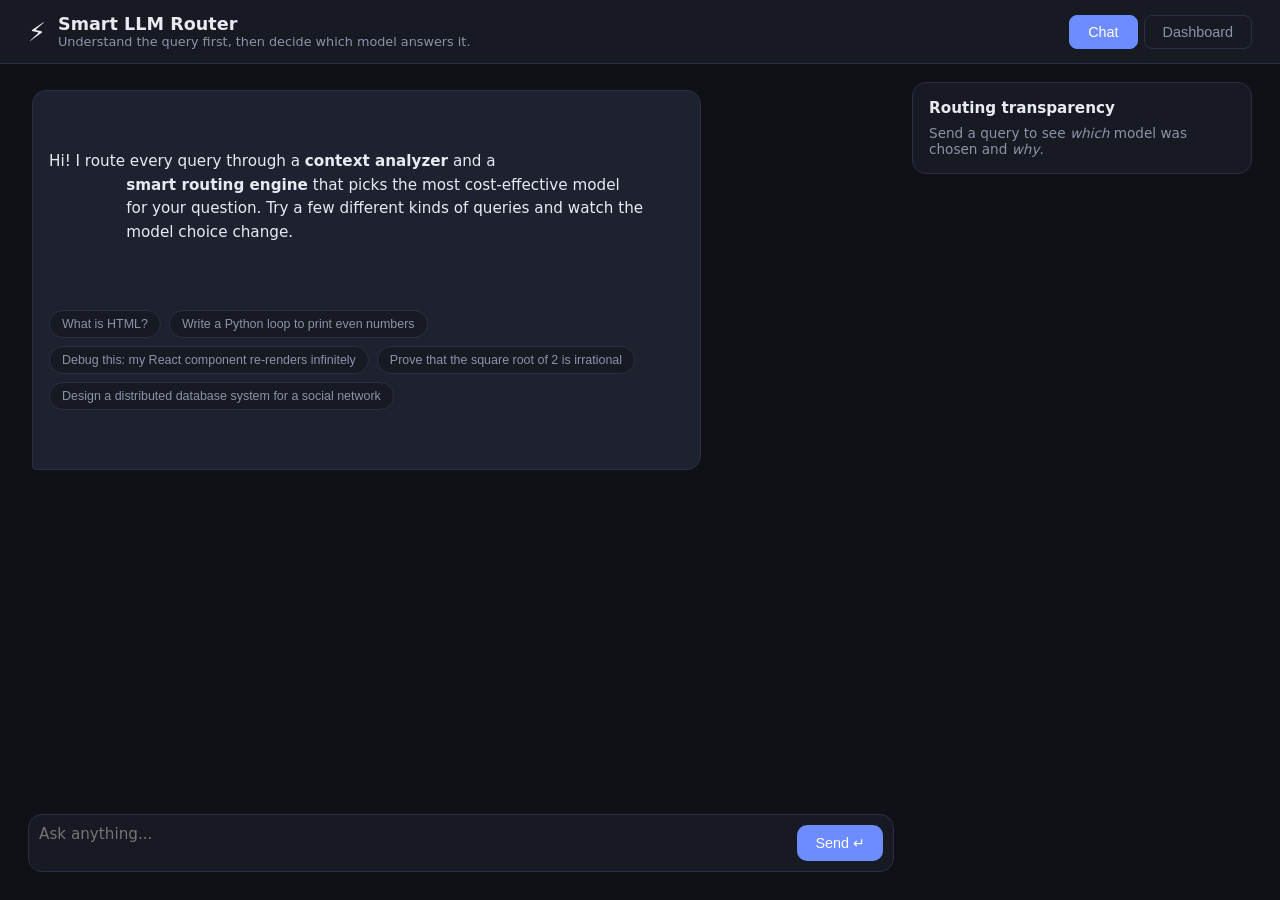
==== static/index.html @ e5619d5c "Implement context-aware smart LLM routing prototype - Context analyzer: rule-based task/complexity/r" ====
<!DOCTYPE html>
<html lang="en">
<head>
  <meta charset="UTF-8" />
  <meta name="viewport" content="width=device-width, initial-scale=1.0" />
  <title>Smart LLM Router</title>
  <link rel="stylesheet" href="/static/style.css" />
</head>
<body>
  <header class="topbar">
    <div class="brand">
      <span class="logo">⚡</span>
      <div>
        <h1>Smart LLM Router</h1>
        <p>Understand the query first, then decide which model answers it.</p>
      </div>
    </div>
    <nav class="tabs">
      <button class="tab active" data-tab="chat">Chat</button>
      <button class="tab" data-tab="dashboard">Dashboard</button>
    </nav>
  </header>

  <main>
    <!-- ================= CHAT TAB ================= -->
    <section id="tab-chat" class="tab-panel active">
      <div class="chat-layout">
        <div class="chat-col">
          <div id="messages" class="messages">
            <div class="msg assistant">
              <div class="bubble">
                <p>Hi! I route every query through a <strong>context analyzer</strong> and a
                <strong>smart routing engine</strong> that picks the most cost-effective model
                for your question. Try a few different kinds of queries and watch the
                model choice change.</p>
                <div class="suggestions">
                  <button class="chip">What is HTML?</button>
                  <button class="chip">Write a Python loop to print even numbers</button>
                  <button class="chip">Debug this: my React component re-renders infinitely</button>
                  <button class="chip">Prove that the square root of 2 is irrational</button>
                  <button class="chip">Design a distributed database system for a social network</button>
                </div>
              </div>
            </div>
          </div>
          <form id="chat-form" class="composer">
            <textarea id="query-input" rows="2" placeholder="Ask anything..." required></textarea>
            <button id="send-btn" type="submit">Send ↵</button>
          </form>
        </div>

        <aside class="meta-col">
          <div id="meta-empty" class="meta-card">
            <h3>Routing transparency</h3>
            <p>Send a query to see <em>which</em> model was chosen and <em>why</em>.</p>
          </div>
          <div id="meta-card" class="meta-card hidden">
            <div class="meta-head">
              <span id="model-badge" class="model-badge">—</span>
              <span id="demo-tag" class="demo-tag hidden">demo</span>
            </div>
            <div class="meta-row">
              <span>Complexity</span>
              <div class="meter"><div id="complexity-bar" class="meter-fill"></div></div>
              <span id="complexity-val" class="mono">0.00</span>
            </div>
            <div class="meta-row">
              <span>Reasoning</span><span id="reasoning-val" class="mono">—</span>
            </div>
            <div class="meta-row">
              <span>Task type</span><span id="task-val" class="mono">—</span>
            </div>
            <div class="meta-row">
              <span>Latency</span><span id="latency-val" class="mono">—</span>
            </div>
            <div class="meta-row">
              <span>Tokens (in/out)</span><span id="tokens-val" class="mono">—</span>
            </div>
            <div class="meta-row">
              <span>Est. cost</span><span id="cost-val" class="mono">—</span>
            </div>
            <details class="why-box">
              <summary>Why this model?</summary>
              <p id="reason-text"></p>
              <div id="scores"></div>
              <div id="signals"></div>
            </details>
          </div>
        </aside>
      </div>
    </section>

    <!-- ================= DASHBOARD TAB ================= -->
    <section id="tab-dashboard" class="tab-panel">
      <div id="dash-loading" class="loading">Loading analytics…</div>
      <div id="dash" class="dash hidden">
        <div class="cards">
          <div class="card"><h3>Total requests</h3><p id="d-total">—</p></div>
          <div class="card"><h3>Success rate</h3><p id="d-success">—</p></div>
          <div class="card"><h3>Avg latency</h3><p id="d-latency">—</p></div>
          <div class="card"><h3>Total est. cost</h3><p id="d-cost">—</p></div>
          <div class="card highlight"><h3>Estimated savings</h3><p id="d-savings">—</p></div>
        </div>

        <div class="dash-grid">
          <div class="panel">
            <h3>Model usage distribution</h3>
            <div id="d-distribution" class="bars"></div>
          </div>
          <div class="panel">
            <h3>Cost: without vs with router</h3>
            <div class="bars">
              <div class="bar-row">
                <span class="bar-label">Without</span>
                <div class="meter-lg"><div id="d-baseline" class="meter-fill red"></div></div>
                <span id="d-baseline-val" class="mono">—</span>
              </div>
              <div class="bar-row">
                <span class="bar-label">With</span>
                <div class="meter-lg"><div id="d-with" class="meter-fill green"></div></div>
                <span id="d-with-val" class="mono">—</span>
              </div>
            </div>
          </div>
          <div class="panel">
            <h3>Feedback</h3>
            <div class="bars">
              <div class="bar-row">
                <span class="bar-label">👍 Good</span>
                <div class="meter-lg"><div id="d-good" class="meter-fill green"></div></div>
                <span id="d-good-val" class="mono">—</span>
              </div>
              <div class="bar-row">
                <span class="bar-label">👎 Poor</span>
                <div class="meter-lg"><div id="d-poor" class="meter-fill red"></div></div>
                <span id="d-poor-val" class="mono">—</span>
              </div>
            </div>
          </div>
          <div class="panel wide">
            <h3>Recent requests</h3>
            <table id="d-history">
              <thead><tr><th>Time</th><th>Query</th><th>Task</th><th>Complexity</th><th>Model</th><th>Latency</th><th>Cost</th><th>Status</th></tr></thead>
              <tbody></tbody>
            </table>
          </div>
        </div>
      </div>
    </section>
  </main>

  <script src="/static/app.js"></script>
</body>
</html>
---- static/style.css ----
:root {
  --bg: #0f1117;
  --panel: #171a23;
  --panel-2: #1e2230;
  --border: #2a2f42;
  --text: #e8eaf2;
  --muted: #8b93a7;
  --accent: #6c8cff;
  --accent-2: #5ee0a0;
  --red: #ff6b6b;
  --mono: "Cascadia Code", Consolas, monospace;
}

* { box-sizing: border-box; margin: 0; padding: 0; }

body {
  background: var(--bg);
  color: var(--text);
  font-family: "Segoe UI", system-ui, sans-serif;
  min-height: 100vh;
  display: flex;
  flex-direction: column;
}

.hidden { display: none !important; }
.mono { font-family: var(--mono); font-size: 0.85rem; color: var(--muted); }

/* ---------- top bar ---------- */
.topbar {
  display: flex; align-items: center; justify-content: space-between;
  padding: 14px 28px;
  border-bottom: 1px solid var(--border);
  background: var(--panel);
  position: sticky; top: 0; z-index: 10;
}
.brand { display: flex; align-items: center; gap: 12px; }
.brand .logo { font-size: 1.6rem; }
.brand h1 { font-size: 1.1rem; }
.brand p { font-size: 0.8rem; color: var(--muted); }

.tabs { display: flex; gap: 6px; }
.tab {
  background: transparent; color: var(--muted);
  border: 1px solid var(--border); border-radius: 8px;
  padding: 8px 18px; cursor: pointer; font-size: 0.9rem;
}
.tab.active { background: var(--accent); color: #fff; border-color: var(--accent); }

/* ---------- layout ---------- */
main { flex: 1; display: flex; }
.tab-panel { display: none; width: 100%; }
.tab-panel.active { display: block; }

.chat-layout {
  display: grid;
  grid-template-columns: 1fr 340px;
  gap: 18px;
  height: calc(100vh - 64px);
  padding: 18px 28px 28px;
}
@media (max-width: 900px) { .chat-layout { grid-template-columns: 1fr; height: auto; } }

/* ---------- chat ---------- */
.chat-col { display: flex; flex-direction: column; min-height: 0; }

.messages {
  flex: 1; overflow-y: auto;
  display: flex; flex-direction: column; gap: 14px;
  padding: 8px 4px 16px;
}
.msg { display: flex; }
.msg.user { justify-content: flex-end; }
.msg.assistant { justify-content: flex-start; }

.bubble {
  max-width: 78%;
  padding: 12px 16px;
  border-radius: 14px;
  line-height: 1.55;
  font-size: 0.95rem;
  white-space: pre-wrap;
  word-break: break-word;
}
.msg.user .bubble { background: var(--accent); color: #fff; border-bottom-right-radius: 4px; }
.msg.assistant .bubble { background: var(--panel-2); border: 1px solid var(--border); border-bottom-left-radius: 4px; }

.bubble p { margin: 0 0 8px; }
.bubble p:last-child { margin-bottom: 0; }
.bubble code, .bubble pre { font-family: var(--mono); font-size: 0.85em; }
.bubble pre { background: #0d0f16; padding: 10px; border-radius: 8px; overflow-x: auto; margin: 6px 0; }

.suggestions { display: flex; flex-wrap: wrap; gap: 8px; margin-top: 10px; }
.chip {
  background: var(--panel); border: 1px solid var(--border);
  color: var(--muted); border-radius: 999px; padding: 6px 12px;
  font-size: 0.78rem; cursor: pointer;
}
.chip:hover { border-color: var(--accent); color: var(--accent); }

.composer {
  display: flex; gap: 10px;
  border: 1px solid var(--border); border-radius: 14px;
  background: var(--panel); padding: 10px;
}
#query-input {
  flex: 1; resize: none;
  background: transparent; border: none; outline: none;
  color: var(--text); font-family: inherit; font-size: 0.95rem;
}
#send-btn {
  background: var(--accent); border: none; color: #fff;
  border-radius: 10px; padding: 0 18px; cursor: pointer; font-size: 0.9rem;
}
#send-btn:disabled { opacity: 0.5; cursor: wait; }

/* ---------- routing meta ---------- */
.meta-col { min-height: 0; overflow-y: auto; }
.meta-card {
  background: var(--panel); border: 1px solid var(--border);
  border-radius: 14px; padding: 16px;
}
.meta-card h3 { font-size: 0.95rem; margin-bottom: 8px; }
.meta-card p { font-size: 0.85rem; color: var(--muted); }

.meta-head { display: flex; align-items: center; gap: 8px; margin-bottom: 12px; }
.model-badge {
  background: var(--accent); color: #fff;
  border-radius: 8px; padding: 4px 10px; font-size: 0.8rem;
}
.demo-tag {
  background: #5b3d1a; color: #ffd28a;
  border-radius: 6px; padding: 2px 8px; font-size: 0.7rem;
}

.meta-row {
  display: flex; align-items: center; justify-content: space-between;
  gap: 8px; padding: 6px 0; font-size: 0.85rem; color: var(--muted);
}
.meter { flex: 1; height: 6px; background: var(--panel-2); border-radius: 4px; overflow: hidden; max-width: 120px; }
.meter-fill { height: 100%; width: 0; background: var(--accent); border-radius: 4px; transition: width .4s; }
.meter-fill.green { background: var(--accent-2); }
.meter-fill.red { background: var(--red); }

.why-box { margin-top: 10px; }
.why-box summary { cursor: pointer; font-size: 0.85rem; color: var(--accent); }
.why-box p { font-size: 0.82rem; margin-top: 8px; line-height: 1.5; }
.score-table { width: 100%; border-collapse: collapse; margin-top: 10px; font-size: 0.78rem; }
.score-table td { padding: 3px 0; color: var(--muted); }
.score-table td:last-child { text-align: right; color: var(--text); font-family: var(--mono); }
.signal-list { margin-top: 10px; }
.signal-item { font-size: 0.75rem; color: var(--muted); padding: 3px 0; border-top: 1px dashed var(--border); }

.feedback { display: flex; gap: 8px; margin-top: 12px; }
.feedback button {
  background: var(--panel-2); border: 1px solid var(--border);
  border-radius: 8px; padding: 4px 12px; cursor: pointer; font-size: 0.9rem;
}
.feedback button:hover { border-color: var(--accent); }
.feedback .thanks { font-size: 0.8rem; color: var(--accent-2); align-self: center; }

/* ---------- dashboard ---------- */
.loading { text-align: center; color: var(--muted); padding: 60px; }
.dash { padding: 22px 28px; }

.cards { display: grid; grid-template-columns: repeat(auto-fit, minmax(180px, 1fr)); gap: 14px; margin-bottom: 18px; }
.card {
  background: var(--panel); border: 1px solid var(--border);
  border-radius: 14px; padding: 16px;
}
.card h3 { font-size: 0.78rem; color: var(--muted); text-transform: uppercase; letter-spacing: .05em; }
.card p { font-size: 1.4rem; margin-top: 8px; font-family: var(--mono); }
.card.highlight { border-color: var(--accent); }
.card.highlight p { color: var(--accent-2); }

.dash-grid { display: grid; grid-template-columns: repeat(2, 1fr); gap: 14px; }
@media (max-width: 900px) { .dash-grid { grid-template-columns: 1fr; } }
.panel {
  background: var(--panel); border: 1px solid var(--border);
  border-radius: 14px; padding: 16px;
}
.panel h3 { font-size: 0.9rem; margin-bottom: 12px; }
.panel.wide { grid-column: 1 / -1; }

.bars { display: flex; flex-direction: column; gap: 10px; }
.bar-row { display: flex; align-items: center; gap: 10px; font-size: 0.8rem; }
.bar-label { width: 90px; color: var(--muted); }
.meter-lg { flex: 1; height: 16px; background: var(--panel-2); border-radius: 6px; overflow: hidden; }
.meter-lg .meter-fill { height: 100%; transition: width .5s; }

table { width: 100%; border-collapse: collapse; font-size: 0.8rem; }
th, td { text-align: left; padding: 7px 8px; border-bottom: 1px solid var(--border); }
th { color: var(--muted); font-weight: 500; }
td.ok { color: var(--accent-2); }
td.bad { color: var(--red); }
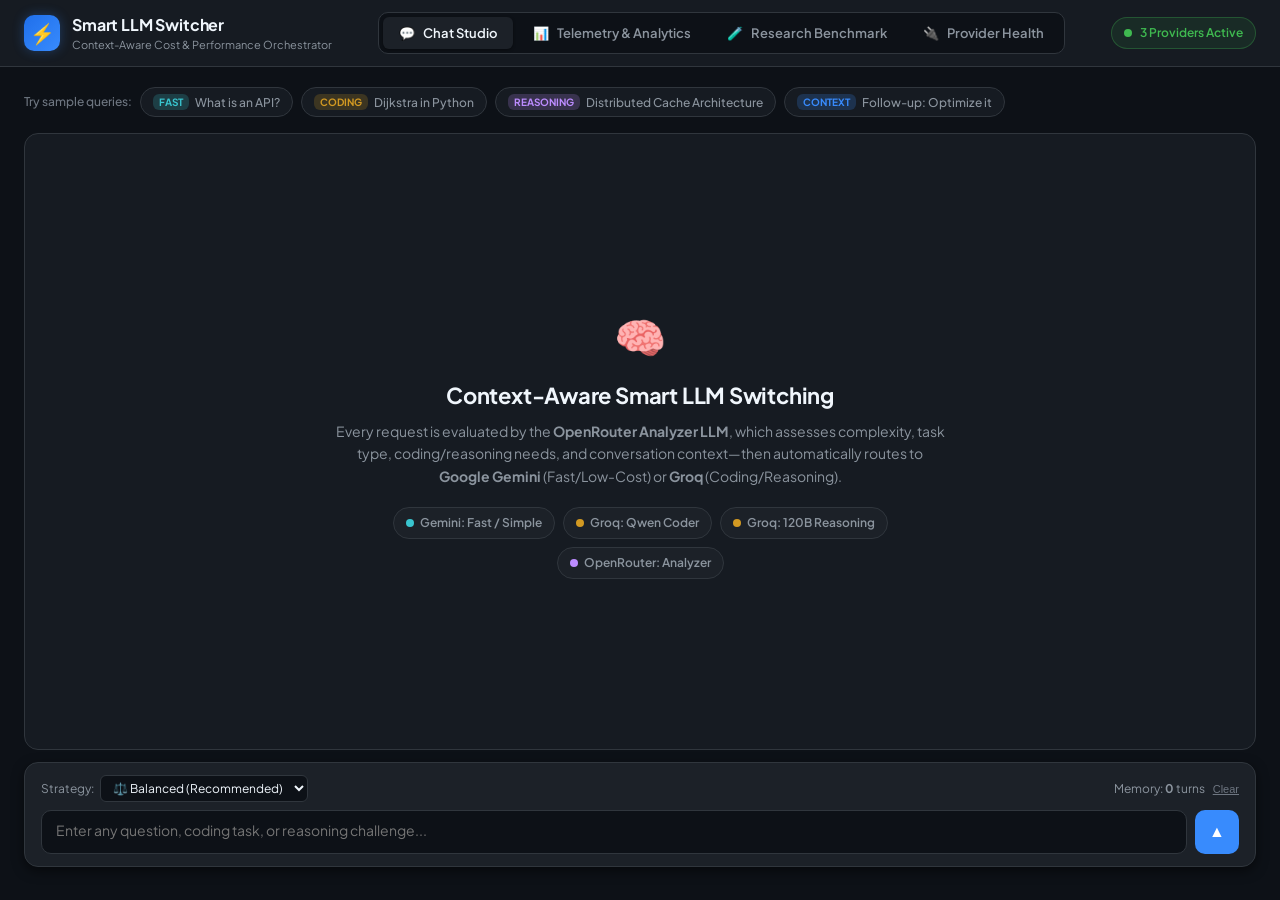
==== commit c4d3e992: "feat: complete context-aware smart LLM switching system with multi-provider support, analyzer routin" ====
--- a/static/index.html
+++ b/static/index.html
@@ -3,151 +3,360 @@
 <head>
   <meta charset="UTF-8" />
   <meta name="viewport" content="width=device-width, initial-scale=1.0" />
-  <title>Smart LLM Router</title>
+  <title>Context-Aware Smart LLM Router | Cost & Performance Optimization</title>
+  <link rel="preconnect" href="https://fonts.googleapis.com">
+  <link rel="preconnect" href="https://fonts.gstatic.com" crossorigin>
+  <link href="https://fonts.googleapis.com/css2?family=Plus+Jakarta+Sans:wght@400;500;600;700;800&family=JetBrains+Mono:wght@400;500;600&display=swap" rel="stylesheet">
   <link rel="stylesheet" href="/static/style.css" />
 </head>
 <body>
+  <!-- TOPBAR -->
   <header class="topbar">
     <div class="brand">
-      <span class="logo">⚡</span>
-      <div>
-        <h1>Smart LLM Router</h1>
-        <p>Understand the query first, then decide which model answers it.</p>
+      <div class="logo-icon">⚡</div>
+      <div class="brand-text">
+        <span class="brand-title">Smart LLM Switcher</span>
+        <span class="brand-tagline">Context-Aware Cost & Performance Orchestrator</span>
       </div>
     </div>
-    <nav class="tabs">
-      <button class="tab active" data-tab="chat">Chat</button>
-      <button class="tab" data-tab="dashboard">Dashboard</button>
+
+    <nav class="nav-tabs">
+      <button class="nav-tab active" data-tab="chat">
+        <span class="tab-icon">💬</span> Chat Studio
+      </button>
+      <button class="nav-tab" data-tab="dashboard">
+        <span class="tab-icon">📊</span> Telemetry & Analytics
+      </button>
+      <button class="nav-tab" data-tab="benchmark">
+        <span class="tab-icon">🧪</span> Research Benchmark
+      </button>
+      <button class="nav-tab" data-tab="health">
+        <span class="tab-icon">🔌</span> Provider Health
+      </button>
     </nav>
+
+    <div class="topbar-status">
+      <div class="status-indicator">
+        <span class="status-dot pulse"></span>
+        <span class="status-text" id="engine-status">3 Providers Active</span>
+      </div>
+    </div>
   </header>
 
-  <main>
-    <!-- ================= CHAT TAB ================= -->
-    <section id="tab-chat" class="tab-panel active">
-      <div class="chat-layout">
-        <div class="chat-col">
-          <div id="messages" class="messages">
-            <div class="msg assistant">
-              <div class="bubble">
-                <p>Hi! I route every query through a <strong>context analyzer</strong> and a
-                <strong>smart routing engine</strong> that picks the most cost-effective model
-                for your question. Try a few different kinds of queries and watch the
-                model choice change.</p>
-                <div class="suggestions">
-                  <button class="chip">What is HTML?</button>
-                  <button class="chip">Write a Python loop to print even numbers</button>
-                  <button class="chip">Debug this: my React component re-renders infinitely</button>
-                  <button class="chip">Prove that the square root of 2 is irrational</button>
-                  <button class="chip">Design a distributed database system for a social network</button>
-                </div>
+  <!-- MAIN VIEW CONTAINER -->
+  <main class="main-container">
+    
+    <!-- 1. CHAT STUDIO TAB -->
+    <section id="tab-chat" class="tab-view active">
+      <div class="chat-container">
+        <!-- Quick Starter Chips -->
+        <div class="quick-prompts" id="quick-prompts">
+          <span class="quick-label">Try sample queries:</span>
+          <button class="quick-chip" data-query="What is an API and how does REST work?">
+            <span class="chip-tier fast">Fast</span> What is an API?
+          </button>
+          <button class="quick-chip" data-query="Write a Python implementation of Dijkstra's algorithm with priority queue.">
+            <span class="chip-tier coding">Coding</span> Dijkstra in Python
+          </button>
+          <button class="quick-chip" data-query="Design a fault-tolerant distributed cache architecture with replication and failover for 10 million concurrent users.">
+            <span class="chip-tier reasoning">Reasoning</span> Distributed Cache Architecture
+          </button>
+          <button class="quick-chip" data-query="Now optimize the space complexity of that previous implementation.">
+            <span class="chip-tier context">Context</span> Follow-up: Optimize it
+          </button>
+        </div>
+
+        <!-- Messages Stream -->
+        <div id="chat-messages" class="chat-messages">
+          <div class="welcome-card">
+            <div class="welcome-icon">🧠</div>
+            <h2>Context-Aware Smart LLM Switching</h2>
+            <p>Every request is evaluated by the <strong>OpenRouter Analyzer LLM</strong>, which assesses complexity, task type, coding/reasoning needs, and conversation context—then automatically routes to <strong>Google Gemini</strong> (Fast/Low-Cost) or <strong>Groq</strong> (Coding/Reasoning).</p>
+            <div class="architecture-pills">
+              <div class="arch-pill"><span class="pill-dot gemini"></span> Gemini: Fast / Simple</div>
+              <div class="arch-pill"><span class="pill-dot groq"></span> Groq: Qwen Coder</div>
+              <div class="arch-pill"><span class="pill-dot groq"></span> Groq: 120B Reasoning</div>
+              <div class="arch-pill"><span class="pill-dot openrouter"></span> OpenRouter: Analyzer</div>
+            </div>
+          </div>
+        </div>
+
+        <!-- Composer Form -->
+        <form id="chat-form" class="composer-card">
+          <div class="composer-controls">
+            <div class="strategy-picker">
+              <label for="strategy-select">Strategy:</label>
+              <select id="strategy-select">
+                <option value="balanced">⚖️ Balanced (Recommended)</option>
+                <option value="lowest_cost">💰 Lowest Cost</option>
+                <option value="fastest">⚡ Ultra Fast</option>
+                <option value="highest_quality">🎯 Maximum Quality</option>
+              </select>
+            </div>
+            <div class="context-indicator" id="context-indicator" title="Conversation memory size">
+              <span>Memory: <strong id="context-count">0</strong> turns</span>
+              <button type="button" class="btn-text" id="clear-history-btn" title="Clear context">Clear</button>
+            </div>
+          </div>
+          <div class="composer-input-row">
+            <textarea id="query-input" rows="1" placeholder="Enter any question, coding task, or reasoning challenge..." required></textarea>
+            <button type="submit" id="send-btn" class="btn-send" title="Send (Enter)">
+              <span class="send-icon">▲</span>
+            </button>
+          </div>
+        </form>
+      </div>
+    </section>
+
+    <!-- 2. ANALYTICS & TELEMETRY DASHBOARD TAB -->
+    <section id="tab-dashboard" class="tab-view">
+      <div class="dashboard-container">
+        <div class="view-header">
+          <div>
+            <h2>Real Execution Telemetry</h2>
+            <p class="subtitle">Live metrics calculated directly from SQLite database records.</p>
+          </div>
+          <button id="refresh-dashboard-btn" class="btn-secondary">
+            <span>↻</span> Refresh Telemetry
+          </button>
+        </div>
+
+        <!-- KPI Metrics Grid -->
+        <div class="metrics-grid">
+          <div class="metric-card">
+            <span class="metric-label">Total Requests</span>
+            <span class="metric-val" id="stat-total-requests">—</span>
+            <span class="metric-sub" id="stat-success-rate">Success: —</span>
+          </div>
+          <div class="metric-card highlight-savings">
+            <span class="metric-label">Estimated Cost Savings</span>
+            <span class="metric-val text-green" id="stat-savings-usd">—</span>
+            <span class="metric-sub text-green" id="stat-savings-pct">— savings vs powerful baseline</span>
+          </div>
+          <div class="metric-card">
+            <span class="metric-label">Avg Total Latency</span>
+            <span class="metric-val" id="stat-avg-latency">—</span>
+            <span class="metric-sub" id="stat-analyzer-latency">Analyzer + Generation</span>
+          </div>
+          <div class="metric-card">
+            <span class="metric-label">Total Real Cost</span>
+            <span class="metric-val" id="stat-total-cost">—</span>
+            <span class="metric-sub" id="stat-baseline-cost">Baseline: —</span>
+          </div>
+          <div class="metric-card">
+            <span class="metric-label">Tokens Processed</span>
+            <span class="metric-val" id="stat-total-tokens">—</span>
+            <span class="metric-sub">Real provider token counts</span>
+          </div>
+          <div class="metric-card">
+            <span class="metric-label">Resilient Fallbacks</span>
+            <span class="metric-val" id="stat-fallbacks">0</span>
+            <span class="metric-sub">Auto-recovered failovers</span>
+          </div>
+        </div>
+
+        <!-- Charts & Distributions -->
+        <div class="dashboard-panels-grid">
+          <div class="panel-card">
+            <h3>Provider & Model Distribution</h3>
+            <div id="chart-model-dist" class="bar-chart-container"></div>
+          </div>
+          <div class="panel-card">
+            <h3>Routing Tier Share</h3>
+            <div id="chart-tier-dist" class="bar-chart-container"></div>
+          </div>
+          <div class="panel-card">
+            <h3>Task Type Classification</h3>
+            <div id="chart-task-dist" class="bar-chart-container"></div>
+          </div>
+          <div class="panel-card">
+            <h3>Complexity Breakdown</h3>
+            <div id="chart-complexity-dist" class="bar-chart-container"></div>
+          </div>
+        </div>
+
+        <!-- Recent Requests Stream -->
+        <div class="panel-card table-panel">
+          <div class="table-header">
+            <h3>Live Request Stream</h3>
+            <span class="table-hint">Click any row to inspect complete routing scoreboard & tokens</span>
+          </div>
+          <div class="table-responsive">
+            <table class="data-table" id="history-table">
+              <thead>
+                <tr>
+                  <th>Time</th>
+                  <th>Query</th>
+                  <th>Task Type</th>
+                  <th>Complexity</th>
+                  <th>Served Model</th>
+                  <th>Latency</th>
+                  <th>Cost</th>
+                  <th>Fallback</th>
+                  <th>Status</th>
+                </tr>
+              </thead>
+              <tbody id="history-tbody">
+                <tr><td colspan="9" class="empty-state">Loading telemetry...</td></tr>
+              </tbody>
+            </table>
+          </div>
+        </div>
+      </div>
+    </section>
+
+    <!-- 3. RESEARCH BENCHMARK LAB TAB -->
+    <section id="tab-benchmark" class="tab-view">
+      <div class="benchmark-container">
+        <div class="view-header">
+          <div>
+            <h2>Research Objective & Baseline Comparison</h2>
+            <p class="subtitle">Empirical investigation comparing Baseline 1 (Always Powerful), Baseline 2 (Static Routing), and our Context-Aware Smart Switching Router.</p>
+          </div>
+          <button id="run-benchmark-btn" class="btn-primary">
+            <span>▶</span> Run Multi-Domain Benchmark
+          </button>
+        </div>
+
+        <!-- Benchmark Summary Cards -->
+        <div class="benchmark-summary-grid" id="benchmark-summary-cards" style="display:none;">
+          <div class="summary-card text-center highlight">
+            <span class="card-title">Overall Cost Reduction</span>
+            <span class="big-metric text-green" id="bm-overall-savings">0%</span>
+            <span class="card-desc" id="bm-saved-dollars">$0.00 saved vs Baseline 1</span>
+          </div>
+          <div class="summary-card text-center">
+            <span class="card-title">Latency Speedup</span>
+            <span class="big-metric text-blue" id="bm-overall-speedup">0%</span>
+            <span class="card-desc">Faster overall turnaround</span>
+          </div>
+          <div class="summary-card text-center">
+            <span class="card-title">Smart Router Total Cost</span>
+            <span class="big-metric" id="bm-smart-cost">$0.00</span>
+            <span class="card-desc" id="bm-baseline-cost">vs Baseline 1: $0.00</span>
+          </div>
+        </div>
+
+        <!-- Comparison Table -->
+        <div class="panel-card table-panel">
+          <h3>Benchmark Evaluation Matrix</h3>
+          <div class="table-responsive">
+            <table class="data-table benchmark-table" id="benchmark-table">
+              <thead>
+                <tr>
+                  <th>Query & Category</th>
+                  <th>Baseline 1 (Always Powerful)</th>
+                  <th>Baseline 2 (Static Routing)</th>
+                  <th>Our Smart Switcher</th>
+                  <th>Cost Savings</th>
+                  <th>Speedup</th>
+                </tr>
+              </thead>
+              <tbody id="benchmark-tbody">
+                <tr>
+                  <td colspan="6" class="empty-state">
+                    Click "Run Multi-Domain Benchmark" to execute the comparative evaluation.
+                  </td>
+                </tr>
+              </tbody>
+            </table>
+          </div>
+        </div>
+      </div>
+    </section>
+
+    <!-- 4. PROVIDER HEALTH & SETTINGS TAB -->
+    <section id="tab-health" class="tab-view">
+      <div class="health-container">
+        <div class="view-header">
+          <div>
+            <h2>Provider Connectivity & Health Monitoring</h2>
+            <p class="subtitle">Live status, latency pings, and model configurations for active LLM providers.</p>
+          </div>
+          <button id="test-providers-btn" class="btn-secondary">
+            <span>⚡</span> Ping All Providers
+          </button>
+        </div>
+
+        <div class="providers-grid">
+          <!-- OpenRouter Card -->
+          <div class="provider-card" id="card-openrouter">
+            <div class="p-header">
+              <div class="p-brand">
+                <span class="p-badge openrouter">OpenRouter</span>
+                <h4>Analyzer LLM Engine</h4>
               </div>
-            </div>
-          </div>
-          <form id="chat-form" class="composer">
-            <textarea id="query-input" rows="2" placeholder="Ask anything..." required></textarea>
-            <button id="send-btn" type="submit">Send ↵</button>
-          </form>
-        </div>
-
-        <aside class="meta-col">
-          <div id="meta-empty" class="meta-card">
-            <h3>Routing transparency</h3>
-            <p>Send a query to see <em>which</em> model was chosen and <em>why</em>.</p>
-          </div>
-          <div id="meta-card" class="meta-card hidden">
-            <div class="meta-head">
-              <span id="model-badge" class="model-badge">—</span>
-              <span id="demo-tag" class="demo-tag hidden">demo</span>
-            </div>
-            <div class="meta-row">
-              <span>Complexity</span>
-              <div class="meter"><div id="complexity-bar" class="meter-fill"></div></div>
-              <span id="complexity-val" class="mono">0.00</span>
-            </div>
-            <div class="meta-row">
-              <span>Reasoning</span><span id="reasoning-val" class="mono">—</span>
-            </div>
-            <div class="meta-row">
-              <span>Task type</span><span id="task-val" class="mono">—</span>
-            </div>
-            <div class="meta-row">
-              <span>Latency</span><span id="latency-val" class="mono">—</span>
-            </div>
-            <div class="meta-row">
-              <span>Tokens (in/out)</span><span id="tokens-val" class="mono">—</span>
-            </div>
-            <div class="meta-row">
-              <span>Est. cost</span><span id="cost-val" class="mono">—</span>
-            </div>
-            <details class="why-box">
-              <summary>Why this model?</summary>
-              <p id="reason-text"></p>
-              <div id="scores"></div>
-              <div id="signals"></div>
-            </details>
-          </div>
-        </aside>
+              <span class="p-status-pill checking" id="status-openrouter">Checking...</span>
+            </div>
+            <div class="p-body">
+              <div class="p-row"><span>Configured Model:</span> <code id="cfg-openrouter-model">meta-llama/llama-3.2-3b-instruct</code></div>
+              <div class="p-row"><span>Role:</span> <strong>Classification & Structured Routing Brain</strong></div>
+              <div class="p-row"><span>Ping Latency:</span> <strong id="ping-openrouter">—</strong></div>
+              <div class="p-row"><span>Fallback Tiers:</span> <span>Fast, Balanced, Coding, Reasoning, Powerful</span></div>
+            </div>
+          </div>
+
+          <!-- Gemini Card -->
+          <div class="provider-card" id="card-gemini">
+            <div class="p-header">
+              <div class="p-brand">
+                <span class="p-badge gemini">Google Gemini</span>
+                <h4>Fast / Low-Cost Model</h4>
+              </div>
+              <span class="p-status-pill checking" id="status-gemini">Checking...</span>
+            </div>
+            <div class="p-body">
+              <div class="p-row"><span>Configured Model:</span> <code id="cfg-gemini-model">gemini-2.5-flash-lite</code></div>
+              <div class="p-row"><span>Role:</span> <strong>Factual, General & Low-Complexity Tasks</strong></div>
+              <div class="p-row"><span>Ping Latency:</span> <strong id="ping-gemini">—</strong></div>
+              <div class="p-row"><span>Cost Profile:</span> <span>$0.075 / 1M input · $0.30 / 1M output</span></div>
+            </div>
+          </div>
+
+          <!-- Groq Card -->
+          <div class="provider-card" id="card-groq">
+            <div class="p-header">
+              <div class="p-brand">
+                <span class="p-badge groq">Groq LPU</span>
+                <h4>Coding & Reasoning Models</h4>
+              </div>
+              <span class="p-status-pill checking" id="status-groq">Checking...</span>
+            </div>
+            <div class="p-body">
+              <div class="p-row"><span>Coding Model:</span> <code id="cfg-groq-coding">qwen/qwen3.6-27b</code></div>
+              <div class="p-row"><span>Reasoning Model:</span> <code id="cfg-groq-reasoning">openai/gpt-oss-120b</code></div>
+              <div class="p-row"><span>Role:</span> <strong>Specialized Programming, Math & Architecture</strong></div>
+              <div class="p-row"><span>Ping Latency:</span> <strong id="ping-groq">—</strong></div>
+            </div>
+          </div>
+        </div>
+
+        <div class="panel-card" style="margin-top:24px;">
+          <h3>Security & Architectural Guarantees</h3>
+          <ul class="security-list">
+            <li>🔒 <strong>Server-Side Secret Management:</strong> All API keys are loaded strictly from the server-side environment (`.env`) and never transmitted to the browser.</li>
+            <li>⚡ <strong>Zero Fake Data:</strong> All responses, latencies, token counts, and price calculations are 100% real executions.</li>
+            <li>🔄 <strong>Resilient Fallbacks:</strong> If any provider API fails or hits rate limits, the orchestrator automatically cascades to the next eligible model.</li>
+          </ul>
+        </div>
       </div>
     </section>
 
-    <!-- ================= DASHBOARD TAB ================= -->
-    <section id="tab-dashboard" class="tab-panel">
-      <div id="dash-loading" class="loading">Loading analytics…</div>
-      <div id="dash" class="dash hidden">
-        <div class="cards">
-          <div class="card"><h3>Total requests</h3><p id="d-total">—</p></div>
-          <div class="card"><h3>Success rate</h3><p id="d-success">—</p></div>
-          <div class="card"><h3>Avg latency</h3><p id="d-latency">—</p></div>
-          <div class="card"><h3>Total est. cost</h3><p id="d-cost">—</p></div>
-          <div class="card highlight"><h3>Estimated savings</h3><p id="d-savings">—</p></div>
-        </div>
-
-        <div class="dash-grid">
-          <div class="panel">
-            <h3>Model usage distribution</h3>
-            <div id="d-distribution" class="bars"></div>
-          </div>
-          <div class="panel">
-            <h3>Cost: without vs with router</h3>
-            <div class="bars">
-              <div class="bar-row">
-                <span class="bar-label">Without</span>
-                <div class="meter-lg"><div id="d-baseline" class="meter-fill red"></div></div>
-                <span id="d-baseline-val" class="mono">—</span>
-              </div>
-              <div class="bar-row">
-                <span class="bar-label">With</span>
-                <div class="meter-lg"><div id="d-with" class="meter-fill green"></div></div>
-                <span id="d-with-val" class="mono">—</span>
-              </div>
-            </div>
-          </div>
-          <div class="panel">
-            <h3>Feedback</h3>
-            <div class="bars">
-              <div class="bar-row">
-                <span class="bar-label">👍 Good</span>
-                <div class="meter-lg"><div id="d-good" class="meter-fill green"></div></div>
-                <span id="d-good-val" class="mono">—</span>
-              </div>
-              <div class="bar-row">
-                <span class="bar-label">👎 Poor</span>
-                <div class="meter-lg"><div id="d-poor" class="meter-fill red"></div></div>
-                <span id="d-poor-val" class="mono">—</span>
-              </div>
-            </div>
-          </div>
-          <div class="panel wide">
-            <h3>Recent requests</h3>
-            <table id="d-history">
-              <thead><tr><th>Time</th><th>Query</th><th>Task</th><th>Complexity</th><th>Model</th><th>Latency</th><th>Cost</th><th>Status</th></tr></thead>
-              <tbody></tbody>
-            </table>
-          </div>
-        </div>
-      </div>
-    </section>
   </main>
+
+  <!-- REQUEST INSPECTOR MODAL -->
+  <div id="inspector-modal" class="modal hidden">
+    <div class="modal-backdrop" onclick="closeInspector()"></div>
+    <div class="modal-content">
+      <div class="modal-header">
+        <h3 id="modal-title">Request Telemetry Inspector</h3>
+        <button class="btn-close" onclick="closeInspector()" aria-label="Close">✕</button>
+      </div>
+      <div class="modal-body" id="modal-body">
+        <div class="loading-spinner">Loading detailed telemetry...</div>
+      </div>
+    </div>
+  </div>
 
   <script src="/static/app.js"></script>
 </body>
--- a/static/style.css
+++ b/static/style.css
@@ -1,194 +1,1054 @@
+/* ============================================================
+   Context-Aware Smart LLM Switcher - Modern Design System
+   ============================================================ */
+
 :root {
-  --bg: #0f1117;
-  --panel: #171a23;
-  --panel-2: #1e2230;
-  --border: #2a2f42;
-  --text: #e8eaf2;
-  --muted: #8b93a7;
-  --accent: #6c8cff;
-  --accent-2: #5ee0a0;
-  --red: #ff6b6b;
-  --mono: "Cascadia Code", Consolas, monospace;
-}
-
-* { box-sizing: border-box; margin: 0; padding: 0; }
+  --bg-primary: #0d1117;
+  --bg-secondary: #161b22;
+  --bg-card: #1c2128;
+  --bg-card-hover: #22272e;
+  --bg-input: #0d1117;
+  --border-subtle: #30363d;
+  --border-active: #58a6ff;
+  
+  --text-primary: #f0f6fc;
+  --text-secondary: #8b949e;
+  --text-muted: #6e7681;
+  --text-code: #e6edf3;
+
+  --accent-blue: #388bfd;
+  --accent-cyan: #39c5cf;
+  --accent-green: #3fb950;
+  --accent-purple: #bc8cff;
+  --accent-amber: #d29922;
+  --accent-red: #f85149;
+
+  --font-sans: 'Plus Jakarta Sans', -apple-system, BlinkMacSystemFont, 'Segoe UI', Roboto, sans-serif;
+  --font-mono: 'JetBrains Mono', 'Fira Code', monospace;
+
+  --radius-sm: 6px;
+  --radius-md: 10px;
+  --radius-lg: 14px;
+  --radius-full: 9999px;
+
+  --shadow-sm: 0 1px 3px rgba(0, 0, 0, 0.4);
+  --shadow-md: 0 4px 12px rgba(0, 0, 0, 0.5);
+  --shadow-lg: 0 10px 25px rgba(0, 0, 0, 0.6);
+  --transition: all 0.2s cubic-bezier(0.16, 1, 0.3, 1);
+}
+
+*, *::before, *::after {
+  box-sizing: border-box;
+  margin: 0;
+  padding: 0;
+}
 
 body {
-  background: var(--bg);
-  color: var(--text);
-  font-family: "Segoe UI", system-ui, sans-serif;
+  font-family: var(--font-sans);
+  background-color: var(--bg-primary);
+  color: var(--text-primary);
+  line-height: 1.5;
   min-height: 100vh;
   display: flex;
   flex-direction: column;
-}
-
-.hidden { display: none !important; }
-.mono { font-family: var(--mono); font-size: 0.85rem; color: var(--muted); }
-
-/* ---------- top bar ---------- */
+  overflow-x: hidden;
+}
+
+/* ----- Topbar ----- */
 .topbar {
-  display: flex; align-items: center; justify-content: space-between;
-  padding: 14px 28px;
-  border-bottom: 1px solid var(--border);
-  background: var(--panel);
-  position: sticky; top: 0; z-index: 10;
-}
-.brand { display: flex; align-items: center; gap: 12px; }
-.brand .logo { font-size: 1.6rem; }
-.brand h1 { font-size: 1.1rem; }
-.brand p { font-size: 0.8rem; color: var(--muted); }
-
-.tabs { display: flex; gap: 6px; }
-.tab {
-  background: transparent; color: var(--muted);
-  border: 1px solid var(--border); border-radius: 8px;
-  padding: 8px 18px; cursor: pointer; font-size: 0.9rem;
-}
-.tab.active { background: var(--accent); color: #fff; border-color: var(--accent); }
-
-/* ---------- layout ---------- */
-main { flex: 1; display: flex; }
-.tab-panel { display: none; width: 100%; }
-.tab-panel.active { display: block; }
-
-.chat-layout {
+  display: flex;
+  align-items: center;
+  justify-content: space-between;
+  padding: 12px 24px;
+  background-color: var(--bg-secondary);
+  border-bottom: 1px solid var(--border-subtle);
+  position: sticky;
+  top: 0;
+  z-index: 100;
+  backdrop-filter: blur(10px);
+}
+
+.brand {
+  display: flex;
+  align-items: center;
+  gap: 12px;
+}
+
+.logo-icon {
+  width: 36px;
+  height: 36px;
+  background: linear-gradient(135deg, #1f6feb, #388bfd);
+  border-radius: var(--radius-md);
+  display: flex;
+  align-items: center;
+  justify-content: center;
+  font-size: 20px;
+  box-shadow: 0 0 12px rgba(56, 139, 253, 0.3);
+}
+
+.brand-title {
+  font-weight: 700;
+  font-size: 16px;
+  letter-spacing: -0.01em;
+  display: block;
+}
+
+.brand-tagline {
+  font-size: 11px;
+  color: var(--text-secondary);
+  display: block;
+}
+
+.nav-tabs {
+  display: flex;
+  gap: 4px;
+  background-color: var(--bg-primary);
+  padding: 4px;
+  border-radius: var(--radius-md);
+  border: 1px solid var(--border-subtle);
+}
+
+.nav-tab {
+  display: flex;
+  align-items: center;
+  gap: 8px;
+  padding: 8px 16px;
+  background: transparent;
+  border: none;
+  color: var(--text-secondary);
+  font-family: inherit;
+  font-size: 13px;
+  font-weight: 600;
+  border-radius: var(--radius-sm);
+  cursor: pointer;
+  transition: var(--transition);
+}
+
+.nav-tab:hover {
+  color: var(--text-primary);
+  background-color: rgba(255, 255, 255, 0.05);
+}
+
+.nav-tab.active {
+  background-color: var(--bg-card);
+  color: var(--text-primary);
+  box-shadow: var(--shadow-sm);
+}
+
+.status-indicator {
+  display: flex;
+  align-items: center;
+  gap: 8px;
+  font-size: 12px;
+  font-weight: 600;
+  color: var(--accent-green);
+  background-color: rgba(63, 185, 80, 0.1);
+  padding: 6px 12px;
+  border-radius: var(--radius-full);
+  border: 1px solid rgba(63, 185, 80, 0.3);
+}
+
+.status-dot {
+  width: 8px;
+  height: 8px;
+  background-color: var(--accent-green);
+  border-radius: 50%;
+}
+
+.status-dot.pulse {
+  animation: pulse-green 2s infinite;
+}
+
+@keyframes pulse-green {
+  0% { transform: scale(0.95); box-shadow: 0 0 0 0 rgba(63, 185, 80, 0.7); }
+  70% { transform: scale(1); box-shadow: 0 0 0 6px rgba(63, 185, 80, 0); }
+  100% { transform: scale(0.95); box-shadow: 0 0 0 0 rgba(63, 185, 80, 0); }
+}
+
+/* ----- Container & Tab Views ----- */
+.main-container {
+  flex: 1;
+  display: flex;
+  flex-direction: column;
+  padding: 20px 24px;
+  max-width: 1400px;
+  width: 100%;
+  margin: 0 auto;
+}
+
+.tab-view {
+  display: none;
+  flex: 1;
+  flex-direction: column;
+  animation: fadeIn 0.25s ease-in-out;
+}
+
+.tab-view.active {
+  display: flex;
+}
+
+@keyframes fadeIn {
+  from { opacity: 0; transform: translateY(4px); }
+  to { opacity: 1; transform: translateY(0); }
+}
+
+/* ----- 1. Chat Studio ----- */
+.chat-container {
+  display: flex;
+  flex-direction: column;
+  height: calc(100vh - 120px);
+  gap: 12px;
+}
+
+.quick-prompts {
+  display: flex;
+  align-items: center;
+  gap: 8px;
+  overflow-x: auto;
+  padding-bottom: 4px;
+  scrollbar-width: none;
+}
+
+.quick-label {
+  font-size: 12px;
+  color: var(--text-muted);
+  white-space: nowrap;
+  font-weight: 500;
+}
+
+.quick-chip {
+  background-color: var(--bg-secondary);
+  border: 1px solid var(--border-subtle);
+  color: var(--text-secondary);
+  padding: 6px 12px;
+  border-radius: var(--radius-full);
+  font-size: 12px;
+  font-family: inherit;
+  font-weight: 500;
+  cursor: pointer;
+  white-space: nowrap;
+  transition: var(--transition);
+  display: flex;
+  align-items: center;
+  gap: 6px;
+}
+
+.quick-chip:hover {
+  background-color: var(--bg-card);
+  color: var(--text-primary);
+  border-color: var(--border-active);
+}
+
+.chip-tier {
+  font-size: 10px;
+  font-weight: 700;
+  text-transform: uppercase;
+  padding: 2px 6px;
+  border-radius: var(--radius-sm);
+}
+
+.chip-tier.fast { background: rgba(57, 197, 207, 0.2); color: var(--accent-cyan); }
+.chip-tier.coding { background: rgba(210, 153, 34, 0.2); color: var(--accent-amber); }
+.chip-tier.reasoning { background: rgba(188, 140, 255, 0.2); color: var(--accent-purple); }
+.chip-tier.context { background: rgba(56, 139, 253, 0.2); color: var(--accent-blue); }
+
+.chat-messages {
+  flex: 1;
+  overflow-y: auto;
+  background-color: var(--bg-secondary);
+  border: 1px solid var(--border-subtle);
+  border-radius: var(--radius-lg);
+  padding: 20px;
+  display: flex;
+  flex-direction: column;
+  gap: 16px;
+  scroll-behavior: smooth;
+}
+
+.welcome-card {
+  text-align: center;
+  padding: 40px 20px;
+  max-width: 650px;
+  margin: auto;
+}
+
+.welcome-icon {
+  font-size: 42px;
+  margin-bottom: 12px;
+}
+
+.welcome-card h2 {
+  font-size: 22px;
+  font-weight: 700;
+  margin-bottom: 8px;
+  letter-spacing: -0.01em;
+}
+
+.welcome-card p {
+  color: var(--text-secondary);
+  font-size: 14px;
+  line-height: 1.6;
+  margin-bottom: 20px;
+}
+
+.architecture-pills {
+  display: flex;
+  flex-wrap: wrap;
+  justify-content: center;
+  gap: 8px;
+}
+
+.arch-pill {
+  display: flex;
+  align-items: center;
+  gap: 6px;
+  background-color: var(--bg-card);
+  border: 1px solid var(--border-subtle);
+  padding: 6px 12px;
+  border-radius: var(--radius-full);
+  font-size: 12px;
+  font-weight: 600;
+  color: var(--text-secondary);
+}
+
+.pill-dot {
+  width: 8px;
+  height: 8px;
+  border-radius: 50%;
+}
+
+.pill-dot.gemini { background-color: var(--accent-cyan); }
+.pill-dot.groq { background-color: var(--accent-amber); }
+.pill-dot.openrouter { background-color: var(--accent-purple); }
+
+/* Message Cards */
+.chat-msg {
+  display: flex;
+  gap: 12px;
+  max-width: 90%;
+  animation: fadeIn 0.2s ease-in-out;
+}
+
+.chat-msg.user {
+  align-self: flex-end;
+  flex-direction: row-reverse;
+}
+
+.chat-msg.assistant {
+  align-self: flex-start;
+  width: 100%;
+}
+
+.msg-avatar {
+  width: 32px;
+  height: 32px;
+  border-radius: 50%;
+  display: flex;
+  align-items: center;
+  justify-content: center;
+  font-size: 14px;
+  flex-shrink: 0;
+  font-weight: 700;
+}
+
+.chat-msg.user .msg-avatar {
+  background-color: #238636;
+  color: #fff;
+}
+
+.chat-msg.assistant .msg-avatar {
+  background-color: #1f6feb;
+  color: #fff;
+}
+
+.msg-content-wrap {
+  display: flex;
+  flex-direction: column;
+  gap: 8px;
+  max-width: 100%;
+}
+
+.user-bubble {
+  background-color: #1f6feb;
+  color: #ffffff;
+  padding: 12px 18px;
+  border-radius: 18px 18px 4px 18px;
+  font-size: 14px;
+  line-height: 1.5;
+  white-space: pre-wrap;
+  box-shadow: var(--shadow-sm);
+}
+
+.assistant-card {
+  background-color: var(--bg-card);
+  border: 1px solid var(--border-subtle);
+  border-radius: var(--radius-lg);
+  padding: 16px;
+  box-shadow: var(--shadow-sm);
+  display: flex;
+  flex-direction: column;
+  gap: 12px;
+  width: 100%;
+}
+
+/* Routing Decision Banner */
+.routing-card {
+  background-color: rgba(22, 27, 34, 0.8);
+  border: 1px solid var(--border-subtle);
+  border-radius: var(--radius-md);
+  padding: 10px 14px;
+  display: flex;
+  flex-direction: column;
+  gap: 8px;
+}
+
+.routing-header {
+  display: flex;
+  align-items: center;
+  justify-content: space-between;
+  flex-wrap: wrap;
+  gap: 8px;
+}
+
+.routing-flow {
+  display: flex;
+  align-items: center;
+  gap: 8px;
+  font-size: 12px;
+}
+
+.badge-analyzer {
+  background: rgba(188, 140, 255, 0.15);
+  color: var(--accent-purple);
+  padding: 3px 8px;
+  border-radius: var(--radius-sm);
+  font-weight: 600;
+}
+
+.badge-target {
+  background: rgba(57, 197, 207, 0.15);
+  color: var(--accent-cyan);
+  padding: 3px 8px;
+  border-radius: var(--radius-sm);
+  font-weight: 600;
+}
+
+.badge-target.coding {
+  background: rgba(210, 153, 34, 0.15);
+  color: var(--accent-amber);
+}
+
+.badge-target.reasoning {
+  background: rgba(188, 140, 255, 0.15);
+  color: var(--accent-purple);
+}
+
+.routing-tags {
+  display: flex;
+  gap: 6px;
+}
+
+.tag-pill {
+  font-size: 11px;
+  font-weight: 600;
+  padding: 2px 6px;
+  border-radius: var(--radius-sm);
+  background-color: var(--bg-primary);
+  border: 1px solid var(--border-subtle);
+  color: var(--text-secondary);
+}
+
+.tag-pill.complexity-high { border-color: rgba(248, 81, 73, 0.4); color: var(--accent-red); }
+.tag-pill.complexity-med { border-color: rgba(210, 153, 34, 0.4); color: var(--accent-amber); }
+.tag-pill.complexity-low { border-color: rgba(63, 185, 80, 0.4); color: var(--accent-green); }
+
+.routing-reason {
+  font-size: 12px;
+  color: var(--text-secondary);
+  font-style: italic;
+}
+
+/* Response Text Body */
+.msg-text-body {
+  font-size: 14px;
+  line-height: 1.6;
+  color: var(--text-code);
+  word-break: break-word;
+}
+
+.msg-text-body p { margin-bottom: 10px; }
+.msg-text-body p:last-child { margin-bottom: 0; }
+
+.msg-text-body pre {
+  background-color: #0d1117;
+  border: 1px solid var(--border-subtle);
+  border-radius: var(--radius-md);
+  padding: 14px;
+  overflow-x: auto;
+  font-family: var(--font-mono);
+  font-size: 13px;
+  margin: 12px 0;
+}
+
+.msg-text-body code {
+  font-family: var(--font-mono);
+  background-color: rgba(110, 118, 129, 0.2);
+  padding: 2px 6px;
+  border-radius: 4px;
+  font-size: 12px;
+}
+
+.msg-text-body pre code {
+  background: transparent;
+  padding: 0;
+}
+
+/* Telemetry Footer */
+.telemetry-footer {
+  display: flex;
+  align-items: center;
+  justify-content: space-between;
+  border-top: 1px solid var(--border-subtle);
+  padding-top: 10px;
+  font-size: 12px;
+  color: var(--text-muted);
+  flex-wrap: wrap;
+  gap: 8px;
+}
+
+.telemetry-chips {
+  display: flex;
+  gap: 12px;
+  flex-wrap: wrap;
+}
+
+.t-chip {
+  display: flex;
+  align-items: center;
+  gap: 4px;
+}
+
+.t-chip strong {
+  color: var(--text-secondary);
+}
+
+.t-chip.savings {
+  color: var(--accent-green);
+  font-weight: 600;
+}
+
+.telemetry-actions {
+  display: flex;
+  gap: 6px;
+}
+
+.btn-icon {
+  background: transparent;
+  border: 1px solid var(--border-subtle);
+  color: var(--text-secondary);
+  padding: 4px 8px;
+  border-radius: var(--radius-sm);
+  cursor: pointer;
+  font-size: 12px;
+  transition: var(--transition);
+}
+
+.btn-icon:hover {
+  background-color: var(--bg-primary);
+  color: var(--text-primary);
+  border-color: var(--border-active);
+}
+
+/* Streaming State Banner */
+.streaming-step {
+  display: flex;
+  align-items: center;
+  gap: 10px;
+  font-size: 13px;
+  color: var(--text-secondary);
+  padding: 8px 12px;
+  background-color: rgba(56, 139, 253, 0.1);
+  border-radius: var(--radius-md);
+  border: 1px solid rgba(56, 139, 253, 0.2);
+}
+
+.spinner {
+  width: 14px;
+  height: 14px;
+  border: 2px solid rgba(56, 139, 253, 0.3);
+  border-top-color: var(--accent-blue);
+  border-radius: 50%;
+  animation: spin 0.8s linear infinite;
+}
+
+@keyframes spin {
+  to { transform: rotate(360deg); }
+}
+
+/* Composer Card */
+.composer-card {
+  background-color: var(--bg-card);
+  border: 1px solid var(--border-subtle);
+  border-radius: var(--radius-lg);
+  padding: 12px 16px;
+  display: flex;
+  flex-direction: column;
+  gap: 8px;
+  box-shadow: var(--shadow-md);
+}
+
+.composer-controls {
+  display: flex;
+  align-items: center;
+  justify-content: space-between;
+  font-size: 12px;
+  color: var(--text-secondary);
+}
+
+.strategy-picker {
+  display: flex;
+  align-items: center;
+  gap: 6px;
+}
+
+.strategy-picker select {
+  background-color: var(--bg-primary);
+  border: 1px solid var(--border-subtle);
+  color: var(--text-primary);
+  font-family: inherit;
+  font-size: 12px;
+  padding: 4px 8px;
+  border-radius: var(--radius-sm);
+  outline: none;
+  cursor: pointer;
+}
+
+.context-indicator {
+  display: flex;
+  align-items: center;
+  gap: 8px;
+}
+
+.btn-text {
+  background: transparent;
+  border: none;
+  color: var(--text-muted);
+  font-size: 11px;
+  cursor: pointer;
+  text-decoration: underline;
+}
+
+.btn-text:hover { color: var(--accent-red); }
+
+.composer-input-row {
+  display: flex;
+  gap: 8px;
+  align-items: flex-end;
+}
+
+#query-input {
+  flex: 1;
+  background-color: var(--bg-input);
+  border: 1px solid var(--border-subtle);
+  border-radius: var(--radius-md);
+  padding: 10px 14px;
+  color: var(--text-primary);
+  font-family: inherit;
+  font-size: 14px;
+  resize: none;
+  min-height: 44px;
+  max-height: 160px;
+  outline: none;
+  transition: var(--transition);
+}
+
+#query-input:focus {
+  border-color: var(--border-active);
+  box-shadow: 0 0 0 2px rgba(88, 166, 255, 0.2);
+}
+
+.btn-send {
+  width: 44px;
+  height: 44px;
+  background-color: var(--accent-blue);
+  color: #fff;
+  border: none;
+  border-radius: var(--radius-md);
+  cursor: pointer;
+  display: flex;
+  align-items: center;
+  justify-content: center;
+  font-size: 16px;
+  transition: var(--transition);
+  flex-shrink: 0;
+}
+
+.btn-send:hover:not(:disabled) {
+  background-color: #1f6feb;
+  transform: translateY(-1px);
+}
+
+.btn-send:disabled {
+  opacity: 0.5;
+  cursor: not-allowed;
+}
+
+/* ----- 2. Dashboard & Telemetry ----- */
+.dashboard-container, .benchmark-container, .health-container {
+  display: flex;
+  flex-direction: column;
+  gap: 20px;
+}
+
+.view-header {
+  display: flex;
+  align-items: center;
+  justify-content: space-between;
+}
+
+.view-header h2 { font-size: 20px; font-weight: 700; }
+.subtitle { font-size: 13px; color: var(--text-secondary); margin-top: 2px; }
+
+.btn-primary, .btn-secondary {
+  display: flex;
+  align-items: center;
+  gap: 6px;
+  padding: 8px 16px;
+  border-radius: var(--radius-md);
+  font-family: inherit;
+  font-size: 13px;
+  font-weight: 600;
+  cursor: pointer;
+  transition: var(--transition);
+}
+
+.btn-primary {
+  background-color: var(--accent-blue);
+  color: #fff;
+  border: none;
+}
+
+.btn-primary:hover { background-color: #1f6feb; }
+
+.btn-secondary {
+  background-color: var(--bg-card);
+  color: var(--text-primary);
+  border: 1px solid var(--border-subtle);
+}
+
+.btn-secondary:hover {
+  background-color: var(--bg-card-hover);
+  border-color: var(--border-active);
+}
+
+.metrics-grid {
   display: grid;
-  grid-template-columns: 1fr 340px;
-  gap: 18px;
-  height: calc(100vh - 64px);
-  padding: 18px 28px 28px;
-}
-@media (max-width: 900px) { .chat-layout { grid-template-columns: 1fr; height: auto; } }
-
-/* ---------- chat ---------- */
-.chat-col { display: flex; flex-direction: column; min-height: 0; }
-
-.messages {
-  flex: 1; overflow-y: auto;
-  display: flex; flex-direction: column; gap: 14px;
-  padding: 8px 4px 16px;
-}
-.msg { display: flex; }
-.msg.user { justify-content: flex-end; }
-.msg.assistant { justify-content: flex-start; }
-
-.bubble {
-  max-width: 78%;
-  padding: 12px 16px;
-  border-radius: 14px;
-  line-height: 1.55;
-  font-size: 0.95rem;
-  white-space: pre-wrap;
-  word-break: break-word;
-}
-.msg.user .bubble { background: var(--accent); color: #fff; border-bottom-right-radius: 4px; }
-.msg.assistant .bubble { background: var(--panel-2); border: 1px solid var(--border); border-bottom-left-radius: 4px; }
-
-.bubble p { margin: 0 0 8px; }
-.bubble p:last-child { margin-bottom: 0; }
-.bubble code, .bubble pre { font-family: var(--mono); font-size: 0.85em; }
-.bubble pre { background: #0d0f16; padding: 10px; border-radius: 8px; overflow-x: auto; margin: 6px 0; }
-
-.suggestions { display: flex; flex-wrap: wrap; gap: 8px; margin-top: 10px; }
-.chip {
-  background: var(--panel); border: 1px solid var(--border);
-  color: var(--muted); border-radius: 999px; padding: 6px 12px;
-  font-size: 0.78rem; cursor: pointer;
-}
-.chip:hover { border-color: var(--accent); color: var(--accent); }
-
-.composer {
-  display: flex; gap: 10px;
-  border: 1px solid var(--border); border-radius: 14px;
-  background: var(--panel); padding: 10px;
-}
-#query-input {
-  flex: 1; resize: none;
-  background: transparent; border: none; outline: none;
-  color: var(--text); font-family: inherit; font-size: 0.95rem;
-}
-#send-btn {
-  background: var(--accent); border: none; color: #fff;
-  border-radius: 10px; padding: 0 18px; cursor: pointer; font-size: 0.9rem;
-}
-#send-btn:disabled { opacity: 0.5; cursor: wait; }
-
-/* ---------- routing meta ---------- */
-.meta-col { min-height: 0; overflow-y: auto; }
-.meta-card {
-  background: var(--panel); border: 1px solid var(--border);
-  border-radius: 14px; padding: 16px;
-}
-.meta-card h3 { font-size: 0.95rem; margin-bottom: 8px; }
-.meta-card p { font-size: 0.85rem; color: var(--muted); }
-
-.meta-head { display: flex; align-items: center; gap: 8px; margin-bottom: 12px; }
-.model-badge {
-  background: var(--accent); color: #fff;
-  border-radius: 8px; padding: 4px 10px; font-size: 0.8rem;
-}
-.demo-tag {
-  background: #5b3d1a; color: #ffd28a;
-  border-radius: 6px; padding: 2px 8px; font-size: 0.7rem;
-}
-
-.meta-row {
-  display: flex; align-items: center; justify-content: space-between;
-  gap: 8px; padding: 6px 0; font-size: 0.85rem; color: var(--muted);
-}
-.meter { flex: 1; height: 6px; background: var(--panel-2); border-radius: 4px; overflow: hidden; max-width: 120px; }
-.meter-fill { height: 100%; width: 0; background: var(--accent); border-radius: 4px; transition: width .4s; }
-.meter-fill.green { background: var(--accent-2); }
-.meter-fill.red { background: var(--red); }
-
-.why-box { margin-top: 10px; }
-.why-box summary { cursor: pointer; font-size: 0.85rem; color: var(--accent); }
-.why-box p { font-size: 0.82rem; margin-top: 8px; line-height: 1.5; }
-.score-table { width: 100%; border-collapse: collapse; margin-top: 10px; font-size: 0.78rem; }
-.score-table td { padding: 3px 0; color: var(--muted); }
-.score-table td:last-child { text-align: right; color: var(--text); font-family: var(--mono); }
-.signal-list { margin-top: 10px; }
-.signal-item { font-size: 0.75rem; color: var(--muted); padding: 3px 0; border-top: 1px dashed var(--border); }
-
-.feedback { display: flex; gap: 8px; margin-top: 12px; }
-.feedback button {
-  background: var(--panel-2); border: 1px solid var(--border);
-  border-radius: 8px; padding: 4px 12px; cursor: pointer; font-size: 0.9rem;
-}
-.feedback button:hover { border-color: var(--accent); }
-.feedback .thanks { font-size: 0.8rem; color: var(--accent-2); align-self: center; }
-
-/* ---------- dashboard ---------- */
-.loading { text-align: center; color: var(--muted); padding: 60px; }
-.dash { padding: 22px 28px; }
-
-.cards { display: grid; grid-template-columns: repeat(auto-fit, minmax(180px, 1fr)); gap: 14px; margin-bottom: 18px; }
-.card {
-  background: var(--panel); border: 1px solid var(--border);
-  border-radius: 14px; padding: 16px;
-}
-.card h3 { font-size: 0.78rem; color: var(--muted); text-transform: uppercase; letter-spacing: .05em; }
-.card p { font-size: 1.4rem; margin-top: 8px; font-family: var(--mono); }
-.card.highlight { border-color: var(--accent); }
-.card.highlight p { color: var(--accent-2); }
-
-.dash-grid { display: grid; grid-template-columns: repeat(2, 1fr); gap: 14px; }
-@media (max-width: 900px) { .dash-grid { grid-template-columns: 1fr; } }
-.panel {
-  background: var(--panel); border: 1px solid var(--border);
-  border-radius: 14px; padding: 16px;
-}
-.panel h3 { font-size: 0.9rem; margin-bottom: 12px; }
-.panel.wide { grid-column: 1 / -1; }
-
-.bars { display: flex; flex-direction: column; gap: 10px; }
-.bar-row { display: flex; align-items: center; gap: 10px; font-size: 0.8rem; }
-.bar-label { width: 90px; color: var(--muted); }
-.meter-lg { flex: 1; height: 16px; background: var(--panel-2); border-radius: 6px; overflow: hidden; }
-.meter-lg .meter-fill { height: 100%; transition: width .5s; }
-
-table { width: 100%; border-collapse: collapse; font-size: 0.8rem; }
-th, td { text-align: left; padding: 7px 8px; border-bottom: 1px solid var(--border); }
-th { color: var(--muted); font-weight: 500; }
-td.ok { color: var(--accent-2); }
-td.bad { color: var(--red); }+  grid-template-columns: repeat(auto-fit, minmax(200px, 1fr));
+  gap: 14px;
+}
+
+.metric-card {
+  background-color: var(--bg-card);
+  border: 1px solid var(--border-subtle);
+  border-radius: var(--radius-md);
+  padding: 16px;
+  display: flex;
+  flex-direction: column;
+  gap: 6px;
+}
+
+.metric-card.highlight-savings {
+  border-color: rgba(63, 185, 80, 0.4);
+  background: linear-gradient(180deg, rgba(63, 185, 80, 0.05) 0%, var(--bg-card) 100%);
+}
+
+.metric-label { font-size: 12px; font-weight: 600; color: var(--text-secondary); }
+.metric-val { font-size: 26px; font-weight: 800; letter-spacing: -0.02em; }
+.metric-sub { font-size: 11px; color: var(--text-muted); }
+
+.text-green { color: var(--accent-green); }
+.text-blue { color: var(--accent-blue); }
+
+.dashboard-panels-grid {
+  display: grid;
+  grid-template-columns: repeat(auto-fit, minmax(300px, 1fr));
+  gap: 16px;
+}
+
+.panel-card {
+  background-color: var(--bg-card);
+  border: 1px solid var(--border-subtle);
+  border-radius: var(--radius-md);
+  padding: 18px;
+  display: flex;
+  flex-direction: column;
+  gap: 12px;
+}
+
+.panel-card h3 { font-size: 14px; font-weight: 700; color: var(--text-primary); }
+
+.bar-chart-container {
+  display: flex;
+  flex-direction: column;
+  gap: 8px;
+}
+
+.chart-bar-row {
+  display: flex;
+  align-items: center;
+  gap: 10px;
+  font-size: 12px;
+}
+
+.chart-bar-label { width: 120px; color: var(--text-secondary); text-overflow: ellipsis; overflow: hidden; white-space: nowrap; }
+.chart-bar-track { flex: 1; height: 8px; background-color: var(--bg-primary); border-radius: var(--radius-full); overflow: hidden; }
+.chart-bar-fill { height: 100%; background: linear-gradient(90deg, #1f6feb, #388bfd); border-radius: var(--radius-full); }
+.chart-bar-val { width: 40px; text-align: right; font-weight: 600; color: var(--text-primary); }
+
+/* Table Panel */
+.table-panel { width: 100%; }
+.table-header { display: flex; align-items: center; justify-content: space-between; margin-bottom: 4px; }
+.table-hint { font-size: 12px; color: var(--text-muted); }
+
+.table-responsive { overflow-x: auto; }
+
+.data-table {
+  width: 100%;
+  border-collapse: collapse;
+  font-size: 12px;
+  text-align: left;
+}
+
+.data-table th {
+  padding: 10px 12px;
+  background-color: var(--bg-secondary);
+  color: var(--text-secondary);
+  font-weight: 600;
+  border-bottom: 1px solid var(--border-subtle);
+}
+
+.data-table td {
+  padding: 10px 12px;
+  border-bottom: 1px solid var(--border-subtle);
+  color: var(--text-code);
+}
+
+.data-table tbody tr {
+  transition: var(--transition);
+  cursor: pointer;
+}
+
+.data-table tbody tr:hover {
+  background-color: var(--bg-card-hover);
+}
+
+.empty-state {
+  text-align: center;
+  color: var(--text-muted);
+  padding: 30px;
+}
+
+/* ----- 3. Benchmark Lab ----- */
+.benchmark-summary-grid {
+  display: grid;
+  grid-template-columns: repeat(auto-fit, minmax(240px, 1fr));
+  gap: 16px;
+}
+
+.summary-card {
+  background-color: var(--bg-card);
+  border: 1px solid var(--border-subtle);
+  border-radius: var(--radius-md);
+  padding: 20px;
+  display: flex;
+  flex-direction: column;
+  gap: 4px;
+}
+
+.summary-card.highlight {
+  border-color: rgba(63, 185, 80, 0.4);
+  background: linear-gradient(180deg, rgba(63, 185, 80, 0.08) 0%, var(--bg-card) 100%);
+}
+
+.big-metric { font-size: 32px; font-weight: 800; letter-spacing: -0.02em; }
+.card-desc { font-size: 12px; color: var(--text-muted); }
+
+/* ----- 4. Provider Health ----- */
+.providers-grid {
+  display: grid;
+  grid-template-columns: repeat(auto-fit, minmax(300px, 1fr));
+  gap: 16px;
+}
+
+.provider-card {
+  background-color: var(--bg-card);
+  border: 1px solid var(--border-subtle);
+  border-radius: var(--radius-md);
+  padding: 18px;
+  display: flex;
+  flex-direction: column;
+  gap: 14px;
+}
+
+.p-header {
+  display: flex;
+  align-items: center;
+  justify-content: space-between;
+}
+
+.p-badge {
+  font-size: 11px;
+  font-weight: 700;
+  padding: 2px 8px;
+  border-radius: var(--radius-sm);
+  text-transform: uppercase;
+  display: inline-block;
+  margin-bottom: 4px;
+}
+
+.p-badge.openrouter { background: rgba(188, 140, 255, 0.2); color: var(--accent-purple); }
+.p-badge.gemini { background: rgba(57, 197, 207, 0.2); color: var(--accent-cyan); }
+.p-badge.groq { background: rgba(210, 153, 34, 0.2); color: var(--accent-amber); }
+
+.p-status-pill {
+  font-size: 11px;
+  font-weight: 600;
+  padding: 4px 10px;
+  border-radius: var(--radius-full);
+}
+
+.p-status-pill.connected { background: rgba(63, 185, 80, 0.15); color: var(--accent-green); border: 1px solid rgba(63, 185, 80, 0.3); }
+.p-status-pill.checking { background: rgba(210, 153, 34, 0.15); color: var(--accent-amber); }
+.p-status-pill.error { background: rgba(248, 81, 73, 0.15); color: var(--accent-red); }
+
+.p-body {
+  display: flex;
+  flex-direction: column;
+  gap: 8px;
+  font-size: 12px;
+}
+
+.p-row {
+  display: flex;
+  justify-content: space-between;
+  align-items: center;
+  color: var(--text-secondary);
+}
+
+.p-row code {
+  background-color: var(--bg-primary);
+  padding: 2px 6px;
+  border-radius: 4px;
+  font-family: var(--font-mono);
+  color: var(--text-code);
+}
+
+.security-list {
+  list-style: none;
+  display: flex;
+  flex-direction: column;
+  gap: 8px;
+  font-size: 13px;
+  color: var(--text-secondary);
+}
+
+/* Modal */
+.modal {
+  position: fixed;
+  inset: 0;
+  display: flex;
+  align-items: center;
+  justify-content: center;
+  z-index: 200;
+  padding: 20px;
+}
+
+.modal.hidden { display: none; }
+
+.modal-backdrop {
+  position: absolute;
+  inset: 0;
+  background-color: rgba(0, 0, 0, 0.7);
+  backdrop-filter: blur(4px);
+}
+
+.modal-content {
+  position: relative;
+  background-color: var(--bg-card);
+  border: 1px solid var(--border-subtle);
+  border-radius: var(--radius-lg);
+  width: 100%;
+  max-width: 750px;
+  max-height: 85vh;
+  display: flex;
+  flex-direction: column;
+  box-shadow: var(--shadow-lg);
+  overflow: hidden;
+  animation: modalIn 0.2s cubic-bezier(0.16, 1, 0.3, 1);
+}
+
+@keyframes modalIn {
+  from { opacity: 0; transform: scale(0.96); }
+  to { opacity: 1; transform: scale(1); }
+}
+
+.modal-header {
+  display: flex;
+  align-items: center;
+  justify-content: space-between;
+  padding: 16px 20px;
+  border-bottom: 1px solid var(--border-subtle);
+}
+
+.modal-header h3 { font-size: 16px; font-weight: 700; }
+
+.btn-close {
+  background: transparent;
+  border: none;
+  color: var(--text-secondary);
+  font-size: 16px;
+  cursor: pointer;
+  padding: 4px;
+}
+
+.btn-close:hover { color: var(--text-primary); }
+
+.modal-body {
+  padding: 20px;
+  overflow-y: auto;
+  display: flex;
+  flex-direction: column;
+  gap: 16px;
+  font-size: 13px;
+}
+
+.modal-grid {
+  display: grid;
+  grid-template-columns: 1fr 1fr;
+  gap: 14px;
+}
+
+.modal-section-card {
+  background-color: var(--bg-secondary);
+  border: 1px solid var(--border-subtle);
+  border-radius: var(--radius-md);
+  padding: 12px 14px;
+  display: flex;
+  flex-direction: column;
+  gap: 6px;
+}
+
+.modal-section-card h4 {
+  font-size: 12px;
+  text-transform: uppercase;
+  color: var(--text-secondary);
+  margin-bottom: 4px;
+}
+
+/* Responsive */
+@media (max-width: 768px) {
+  .topbar { flex-direction: column; gap: 10px; align-items: flex-start; }
+  .nav-tabs { width: 100%; overflow-x: auto; }
+  .chat-container { height: calc(100vh - 180px); }
+  .modal-grid { grid-template-columns: 1fr; }
+}
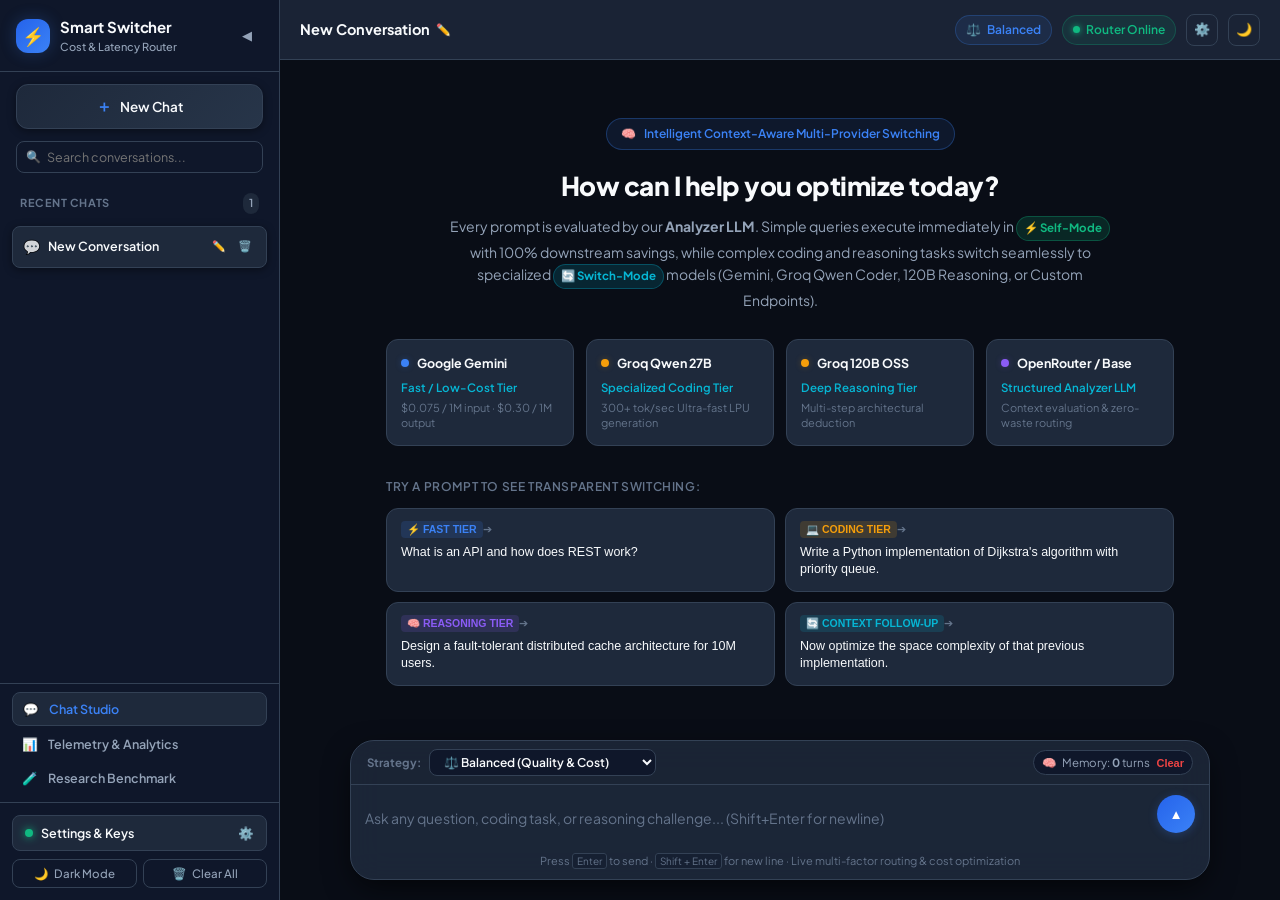
==== commit c439a3f8: "feat: complete production fullstack refactor with ChatGPT-style UI, dynamic multi-provider API keys," ====
--- a/static/index.html
+++ b/static/index.html
@@ -1,363 +1,630 @@
 <!DOCTYPE html>
-<html lang="en">
+<html lang="en" data-theme="dark">
 <head>
   <meta charset="UTF-8" />
   <meta name="viewport" content="width=device-width, initial-scale=1.0" />
-  <title>Context-Aware Smart LLM Router | Cost & Performance Optimization</title>
+  <title>Smart LLM Switcher | Context-Aware Cost & Performance Optimization</title>
   <link rel="preconnect" href="https://fonts.googleapis.com">
   <link rel="preconnect" href="https://fonts.gstatic.com" crossorigin>
-  <link href="https://fonts.googleapis.com/css2?family=Plus+Jakarta+Sans:wght@400;500;600;700;800&family=JetBrains+Mono:wght@400;500;600&display=swap" rel="stylesheet">
+  <link href="https://fonts.googleapis.com/css2?family=Plus+Jakarta+Sans:wght@400;500;600;700;800&family=JetBrains+Mono:wght@400;500;600;700&display=swap" rel="stylesheet">
   <link rel="stylesheet" href="/static/style.css" />
 </head>
 <body>
-  <!-- TOPBAR -->
-  <header class="topbar">
-    <div class="brand">
-      <div class="logo-icon">⚡</div>
-      <div class="brand-text">
-        <span class="brand-title">Smart LLM Switcher</span>
-        <span class="brand-tagline">Context-Aware Cost & Performance Orchestrator</span>
-      </div>
+  <div class="app-layout" id="app-layout">
+    
+    <!-- ============================================================ -->
+    <!-- 1. COLLAPSIBLE LEFT SIDEBAR                                  -->
+    <!-- ============================================================ -->
+    <aside class="sidebar" id="sidebar">
+      <!-- Sidebar Header -->
+      <div class="sidebar-header">
+        <div class="brand">
+          <div class="logo-icon">⚡</div>
+          <div class="brand-text">
+            <span class="brand-title">Smart Switcher</span>
+            <span class="brand-tagline">Cost & Latency Router</span>
+          </div>
+        </div>
+        <button class="btn-icon sidebar-collapse-btn" id="sidebar-collapse-btn" title="Collapse Sidebar" aria-label="Collapse Sidebar">
+          <span class="icon">◀</span>
+        </button>
+      </div>
+
+      <!-- New Chat Button -->
+      <div class="sidebar-actions">
+        <button class="btn-new-chat" id="new-chat-btn">
+          <span class="plus-icon">＋</span>
+          <span>New Chat</span>
+        </button>
+      </div>
+
+      <!-- Session Search Filter -->
+      <div class="sidebar-search">
+        <div class="search-input-wrap">
+          <span class="search-icon">🔍</span>
+          <input type="text" id="session-search-input" placeholder="Search conversations..." autocomplete="off" />
+          <button class="btn-clear-search hidden" id="clear-search-btn" title="Clear search">✕</button>
+        </div>
+      </div>
+
+      <!-- Scrollable Conversation Sessions List -->
+      <div class="sidebar-sessions-section">
+        <div class="sessions-label-row">
+          <span class="sessions-label">Recent Chats</span>
+          <span class="sessions-count" id="sessions-count-badge">0</span>
+        </div>
+        <div class="session-list" id="session-list">
+          <!-- Dynamic session items inserted here -->
+        </div>
+      </div>
+
+      <!-- Sidebar Navigation Links -->
+      <div class="sidebar-nav-section">
+        <button class="sidebar-nav-item active" id="nav-chat-btn" data-view="chat">
+          <span class="nav-icon">💬</span>
+          <span class="nav-text">Chat Studio</span>
+        </button>
+        <button class="sidebar-nav-item" id="nav-dashboard-btn" data-view="dashboard">
+          <span class="nav-icon">📊</span>
+          <span class="nav-text">Telemetry & Analytics</span>
+        </button>
+        <button class="sidebar-nav-item" id="nav-benchmark-btn" data-view="benchmark">
+          <span class="nav-icon">🧪</span>
+          <span class="nav-text">Research Benchmark</span>
+        </button>
+      </div>
+
+      <!-- Sidebar Footer -->
+      <div class="sidebar-footer">
+        <button class="sidebar-footer-btn" id="open-settings-btn" title="Provider Settings & API Keys">
+          <div class="footer-btn-left">
+            <span class="status-dot-indicator" id="sidebar-provider-dot" title="Checking providers..."></span>
+            <span class="footer-btn-text">Settings & Keys</span>
+          </div>
+          <span class="gear-icon">⚙️</span>
+        </button>
+        <div class="sidebar-footer-row">
+          <button class="btn-sidebar-tool" id="theme-toggle-btn" title="Toggle Dark/Light Theme">
+            <span class="theme-icon" id="theme-icon">🌙</span>
+            <span class="tool-text" id="theme-text">Dark Mode</span>
+          </button>
+          <button class="btn-sidebar-tool danger" id="clear-all-sessions-btn" title="Clear all chat history">
+            <span class="trash-icon">🗑️</span>
+            <span class="tool-text">Clear All</span>
+          </button>
+        </div>
+      </div>
+    </aside>
+
+    <!-- Sidebar Backdrop for Mobile -->
+    <div class="sidebar-backdrop" id="sidebar-backdrop"></div>
+
+    <!-- ============================================================ -->
+    <!-- 2. MAIN CONVERSATIONAL CANVAS                                -->
+    <!-- ============================================================ -->
+    <main class="main-canvas" id="main-canvas">
+      
+      <!-- Canvas Top Navigation Bar -->
+      <header class="canvas-header">
+        <div class="header-left">
+          <button class="btn-icon sidebar-open-btn" id="sidebar-open-btn" title="Open Sidebar" aria-label="Open Sidebar">
+            <span class="icon">☰</span>
+          </button>
+          <div class="session-info">
+            <h1 class="active-session-title" id="active-session-title" title="Click to rename">New Conversation</h1>
+            <button class="btn-icon-tiny" id="rename-session-btn" title="Rename Session">✏️</button>
+          </div>
+        </div>
+
+        <div class="header-right">
+          <div class="strategy-badge-pill" id="header-strategy-badge" title="Active Routing Strategy">
+            <span class="pill-icon">⚖️</span>
+            <span class="pill-label">Balanced</span>
+          </div>
+          <div class="engine-status-pill" id="engine-status-badge" title="Provider Connectivity">
+            <span class="status-pulse-dot"></span>
+            <span class="status-text" id="engine-status-text">Router Online</span>
+          </div>
+          <button class="btn-icon header-tool-btn" id="header-settings-btn" title="Settings & API Keys">⚙️</button>
+          <button class="btn-icon header-tool-btn" id="header-theme-btn" title="Toggle Theme">🌙</button>
+        </div>
+      </header>
+
+      <!-- View Containers -->
+      <div class="views-wrapper">
+        
+        <!-- ------------------------------------------------------------ -->
+        <!-- VIEW 1: CHAT STUDIO & STREAMING CANVAS                       -->
+        <!-- ------------------------------------------------------------ -->
+        <section class="view-panel active" id="view-chat">
+          <div class="chat-canvas-inner">
+            
+            <!-- Chat Messages Container -->
+            <div class="chat-messages" id="chat-messages">
+              <!-- Dynamically rendered by app.js (Welcome Hero or Conversation History) -->
+            </div>
+
+            <!-- Floating Input Composer -->
+            <div class="composer-container">
+              <!-- Main Composer Form -->
+              <form class="composer-card" id="composer-form">
+                
+                <!-- Composer Controls Header -->
+                <div class="composer-topbar">
+                  <div class="strategy-selector-wrapper">
+                    <label for="strategy-select" class="strategy-label">Strategy:</label>
+                    <div class="select-styled-wrap">
+                      <select id="strategy-select" class="strategy-select">
+                        <option value="balanced" selected>⚖️ Balanced (Quality & Cost)</option>
+                        <option value="lowest_cost">💰 Lowest Cost (Budget First)</option>
+                        <option value="fastest">⚡ Ultra Fast (Lowest Latency)</option>
+                        <option value="highest_quality">🎯 Maximum Quality (Strongest)</option>
+                      </select>
+                    </div>
+                  </div>
+
+                  <div class="composer-topbar-right">
+                    <div class="context-pill" id="context-pill" title="Conversation Context Window">
+                      <span class="context-icon">🧠</span>
+                      <span>Memory: <strong id="context-turn-count">0</strong> turns</span>
+                      <button type="button" class="btn-clear-context" id="clear-context-btn" title="Reset Conversation Memory">Clear</button>
+                    </div>
+                  </div>
+                </div>
+
+                <!-- Composer Input Area -->
+                <div class="composer-input-row">
+                  <textarea 
+                    id="query-input" 
+                    class="query-input" 
+                    rows="1" 
+                    placeholder="Ask any question, coding task, or reasoning challenge... (Shift+Enter for newline)"
+                    required
+                  ></textarea>
+
+                  <!-- Send / Stop Button Morph -->
+                  <button type="submit" id="send-stop-btn" class="btn-send-stop" title="Send Message (Enter)">
+                    <span class="btn-icon-inner" id="send-btn-icon">▲</span>
+                  </button>
+                </div>
+
+                <div class="composer-bottom-bar">
+                  <span class="composer-hint">Press <kbd>Enter</kbd> to send · <kbd>Shift + Enter</kbd> for new line · Live multi-factor routing & cost optimization</span>
+                </div>
+              </form>
+            </div>
+
+          </div>
+        </section>
+
+        <!-- ------------------------------------------------------------ -->
+        <!-- VIEW 2: TELEMETRY & ANALYTICS DASHBOARD                      -->
+        <!-- ------------------------------------------------------------ -->
+        <section class="view-panel" id="view-dashboard">
+          <div class="dashboard-container">
+            <div class="view-header">
+              <div class="view-title-group">
+                <h2>Real Execution Telemetry & Performance</h2>
+                <p class="subtitle">Live metrics calculated directly from database execution records.</p>
+              </div>
+              <button id="refresh-dashboard-btn" class="btn-secondary">
+                <span>↻</span> Refresh Telemetry
+              </button>
+            </div>
+
+            <!-- KPI Cards Grid -->
+            <div class="metrics-grid">
+              <div class="metric-card">
+                <span class="metric-label">Total Requests</span>
+                <span class="metric-val" id="stat-total-requests">—</span>
+                <span class="metric-sub" id="stat-success-rate">Success: —</span>
+              </div>
+              <div class="metric-card highlight-savings">
+                <span class="metric-label">Estimated Cost Reduction</span>
+                <span class="metric-val text-green" id="stat-savings-usd">—</span>
+                <span class="metric-sub text-green" id="stat-savings-pct">— savings vs baseline</span>
+              </div>
+              <div class="metric-card">
+                <span class="metric-label">Avg Total Latency</span>
+                <span class="metric-val" id="stat-avg-latency">—</span>
+                <span class="metric-sub" id="stat-analyzer-latency">Analyzer + Generation</span>
+              </div>
+              <div class="metric-card">
+                <span class="metric-label">Total Real Cost</span>
+                <span class="metric-val" id="stat-total-cost">—</span>
+                <span class="metric-sub" id="stat-baseline-cost">Baseline: —</span>
+              </div>
+              <div class="metric-card">
+                <span class="metric-label">Tokens Processed</span>
+                <span class="metric-val" id="stat-total-tokens">—</span>
+                <span class="metric-sub">Real provider token counts</span>
+              </div>
+              <div class="metric-card">
+                <span class="metric-label">Resilient Fallbacks</span>
+                <span class="metric-val" id="stat-fallbacks">0</span>
+                <span class="metric-sub">Auto-recovered failovers</span>
+              </div>
+            </div>
+
+            <!-- Distribution Charts Grid -->
+            <div class="dashboard-panels-grid">
+              <div class="panel-card">
+                <h3>Provider & Model Distribution</h3>
+                <div id="chart-model-dist" class="bar-chart-container"></div>
+              </div>
+              <div class="panel-card">
+                <h3>Routing Tier Share</h3>
+                <div id="chart-tier-dist" class="bar-chart-container"></div>
+              </div>
+              <div class="panel-card">
+                <h3>Task Type Classification</h3>
+                <div id="chart-task-dist" class="bar-chart-container"></div>
+              </div>
+              <div class="panel-card">
+                <h3>Complexity Breakdown</h3>
+                <div id="chart-complexity-dist" class="bar-chart-container"></div>
+              </div>
+            </div>
+
+            <!-- Live Request Stream Table -->
+            <div class="panel-card table-panel">
+              <div class="table-header">
+                <div class="table-title-group">
+                  <h3>Live Request Stream</h3>
+                  <span class="table-hint">Click any row to inspect complete routing scoreboard & tokens</span>
+                </div>
+              </div>
+              <div class="table-responsive">
+                <table class="data-table" id="history-table">
+                  <thead>
+                    <tr>
+                      <th>Time</th>
+                      <th>Query</th>
+                      <th>Task Type</th>
+                      <th>Complexity</th>
+                      <th>Served Model</th>
+                      <th>Latency</th>
+                      <th>Cost</th>
+                      <th>Fallback</th>
+                      <th>Status</th>
+                    </tr>
+                  </thead>
+                  <tbody id="history-tbody">
+                    <tr><td colspan="9" class="empty-state">Loading telemetry records...</td></tr>
+                  </tbody>
+                </table>
+              </div>
+            </div>
+          </div>
+        </section>
+
+        <!-- ------------------------------------------------------------ -->
+        <!-- VIEW 3: RESEARCH BENCHMARK LAB                               -->
+        <!-- ------------------------------------------------------------ -->
+        <section class="view-panel" id="view-benchmark">
+          <div class="benchmark-container">
+            <div class="view-header">
+              <div class="view-title-group">
+                <h2>Research Objective & Baseline Comparison</h2>
+                <p class="subtitle">Empirical evaluation comparing Baseline 1 (Always Powerful), Baseline 2 (Static Routing), and our Context-Aware Smart Switching Router.</p>
+              </div>
+              <button id="run-benchmark-btn" class="btn-primary">
+                <span>▶</span> Run Multi-Domain Benchmark
+              </button>
+            </div>
+
+            <!-- Benchmark KPI Summary Cards -->
+            <div class="benchmark-summary-grid" id="benchmark-summary-cards" style="display:none;">
+              <div class="summary-card text-center highlight">
+                <span class="card-title">Overall Cost Reduction</span>
+                <span class="big-metric text-green" id="bm-overall-savings">0%</span>
+                <span class="card-desc" id="bm-saved-dollars">$0.00 saved vs Baseline 1</span>
+              </div>
+              <div class="summary-card text-center">
+                <span class="card-title">Latency Speedup</span>
+                <span class="big-metric text-blue" id="bm-overall-speedup">0%</span>
+                <span class="card-desc">Faster overall turnaround</span>
+              </div>
+              <div class="summary-card text-center">
+                <span class="card-title">Smart Router Total Cost</span>
+                <span class="big-metric" id="bm-smart-cost">$0.00</span>
+                <span class="card-desc" id="bm-baseline-cost">vs Baseline 1: $0.00</span>
+              </div>
+            </div>
+
+            <!-- Evaluation Matrix Table -->
+            <div class="panel-card table-panel">
+              <div class="table-header">
+                <div class="table-title-group">
+                  <h3>Benchmark Evaluation Matrix</h3>
+                  <span class="table-hint">Side-by-side cost and latency comparison across query domains</span>
+                </div>
+              </div>
+              <div class="table-responsive">
+                <table class="data-table benchmark-table" id="benchmark-table">
+                  <thead>
+                    <tr>
+                      <th>Query & Category</th>
+                      <th>Baseline 1 (Always Powerful)</th>
+                      <th>Baseline 2 (Static Routing)</th>
+                      <th>Our Smart Switcher</th>
+                      <th>Cost Savings (Est.)</th>
+                      <th>Speedup (Est.)</th>
+                    </tr>
+                  </thead>
+                  <tbody id="benchmark-tbody">
+                    <tr>
+                      <td colspan="6" class="empty-state">
+                        Click "Run Multi-Domain Benchmark" to execute the comparative evaluation suite.
+                      </td>
+                    </tr>
+                  </tbody>
+                </table>
+              </div>
+            </div>
+          </div>
+        </section>
+
+      </div>
+    </main>
+
+  </div>
+
+  <!-- ============================================================ -->
+  <!-- 3. DYNAMIC SETTINGS & PROVIDER MODAL (R2)                     -->
+  <!-- ============================================================ -->
+  <div class="modal hidden" id="settings-modal">
+    <div class="modal-backdrop" id="settings-backdrop"></div>
+    <div class="modal-content settings-modal-content">
+      
+      <!-- Modal Header -->
+      <div class="modal-header">
+        <div class="modal-title-group">
+          <h3>⚙️ Provider Configuration & API Keys</h3>
+          <p class="modal-subtitle">Configure your API credentials, custom endpoints, and model tier overrides.</p>
+        </div>
+        <button class="btn-close" id="close-settings-btn" aria-label="Close Settings">✕</button>
+      </div>
+
+      <!-- Modal Body with Provider Tabs -->
+      <div class="modal-body settings-body">
+        
+        <!-- Provider Navigation Tabs -->
+        <div class="settings-nav-tabs">
+          <button class="settings-tab active" data-tab="gemini">Google Gemini</button>
+          <button class="settings-tab" data-tab="groq">Groq LPU</button>
+          <button class="settings-tab" data-tab="openrouter">OpenRouter</button>
+          <button class="settings-tab" data-tab="openai">OpenAI</button>
+          <button class="settings-tab" data-tab="custom">Custom / Local Endpoint</button>
+          <button class="settings-tab" data-tab="tiers">Model Tier Overrides</button>
+        </div>
+
+        <!-- Provider Tab Panels -->
+        <div class="settings-panels-container">
+          
+          <!-- TAB 1: Google Gemini -->
+          <div class="settings-panel active" id="tab-gemini">
+            <div class="panel-desc">
+              <strong>Google Gemini</strong> powers the <em>Fast / Low-Cost Tier</em> for factual, general, and low-complexity tasks.
+            </div>
+            <div class="form-group">
+              <label for="key-gemini">Gemini API Key</label>
+              <div class="input-password-wrap">
+                <input type="password" id="key-gemini" placeholder="AIzaSy..." autocomplete="off" />
+                <button type="button" class="btn-toggle-mask" data-target="key-gemini" title="Show/Hide Key">👁️</button>
+              </div>
+              <span class="field-hint">Leave blank to use the server-side GEMINI_API_KEY from .env</span>
+            </div>
+            <div class="form-group">
+              <label for="model-gemini-fast">Fast Tier Model</label>
+              <input type="text" id="model-gemini-fast" placeholder="gemini-2.5-flash-lite" value="gemini-2.5-flash-lite" />
+            </div>
+            <div class="test-connection-row">
+              <button type="button" class="btn-test-conn" id="test-btn-gemini" data-provider="gemini">
+                <span>⚡</span> Test Gemini Connection
+              </button>
+              <span class="status-test-badge" id="status-gemini-test">Not tested</span>
+            </div>
+          </div>
+
+          <!-- TAB 2: Groq LPU -->
+          <div class="settings-panel" id="tab-groq">
+            <div class="panel-desc">
+              <strong>Groq LPU</strong> delivers ultra-high token velocity for <em>Specialized Coding</em> and <em>Deep Reasoning</em>.
+            </div>
+            <div class="form-group">
+              <label for="key-groq">Groq API Key</label>
+              <div class="input-password-wrap">
+                <input type="password" id="key-groq" placeholder="gsk_..." autocomplete="off" />
+                <button type="button" class="btn-toggle-mask" data-target="key-groq" title="Show/Hide Key">👁️</button>
+              </div>
+              <span class="field-hint">Leave blank to use server-side GROQ_API_KEY from .env</span>
+            </div>
+            <div class="form-row-2">
+              <div class="form-group">
+                <label for="model-groq-coding">Coding Model</label>
+                <input type="text" id="model-groq-coding" placeholder="qwen/qwen3.6-27b" value="qwen/qwen3.6-27b" />
+              </div>
+              <div class="form-group">
+                <label for="model-groq-reasoning">Reasoning Model</label>
+                <input type="text" id="model-groq-reasoning" placeholder="openai/gpt-oss-120b" value="openai/gpt-oss-120b" />
+              </div>
+            </div>
+            <div class="test-connection-row">
+              <button type="button" class="btn-test-conn" id="test-btn-groq" data-provider="groq">
+                <span>⚡</span> Test Groq Connection
+              </button>
+              <span class="status-test-badge" id="status-groq-test">Not tested</span>
+            </div>
+          </div>
+
+          <!-- TAB 3: OpenRouter -->
+          <div class="settings-panel" id="tab-openrouter">
+            <div class="panel-desc">
+              <strong>OpenRouter</strong> acts as the unified gateway hosting the <em>Analyzer LLM</em> and the powerful baseline model.
+            </div>
+            <div class="form-group">
+              <label for="key-openrouter">OpenRouter API Key</label>
+              <div class="input-password-wrap">
+                <input type="password" id="key-openrouter" placeholder="sk-or-v1-..." autocomplete="off" />
+                <button type="button" class="btn-toggle-mask" data-target="key-openrouter" title="Show/Hide Key">👁️</button>
+              </div>
+              <span class="field-hint">Leave blank to use server-side OPENROUTER_API_KEY from .env</span>
+            </div>
+            <div class="form-row-2">
+              <div class="form-group">
+                <label for="model-openrouter-analyzer">Base / Analyzer Model</label>
+                <input type="text" id="model-openrouter-analyzer" placeholder="meta-llama/llama-3.2-3b-instruct" value="meta-llama/llama-3.2-3b-instruct" />
+              </div>
+              <div class="form-group">
+                <label for="model-openrouter-powerful">Powerful Baseline Model</label>
+                <input type="text" id="model-openrouter-powerful" placeholder="meta-llama/llama-3.1-70b-instruct" value="meta-llama/llama-3.1-70b-instruct" />
+              </div>
+            </div>
+            <div class="test-connection-row">
+              <button type="button" class="btn-test-conn" id="test-btn-openrouter" data-provider="openrouter">
+                <span>⚡</span> Test OpenRouter Connection
+              </button>
+              <span class="status-test-badge" id="status-openrouter-test">Not tested</span>
+            </div>
+          </div>
+
+          <!-- TAB 4: OpenAI -->
+          <div class="settings-panel" id="tab-openai">
+            <div class="panel-desc">
+              <strong>OpenAI Direct</strong> integration for official GPT-4o, GPT-4o-mini, and o3-mini models.
+            </div>
+            <div class="form-group">
+              <label for="key-openai">OpenAI API Key</label>
+              <div class="input-password-wrap">
+                <input type="password" id="key-openai" placeholder="sk-proj-..." autocomplete="off" />
+                <button type="button" class="btn-toggle-mask" data-target="key-openai" title="Show/Hide Key">👁️</button>
+              </div>
+              <span class="field-hint">Leave blank to use server-side OPENAI_API_KEY from .env</span>
+            </div>
+            <div class="form-group">
+              <label for="model-openai">OpenAI Model</label>
+              <input type="text" id="model-openai" placeholder="gpt-4o-mini" value="gpt-4o-mini" />
+            </div>
+            <div class="test-connection-row">
+              <button type="button" class="btn-test-conn" id="test-btn-openai" data-provider="openai">
+                <span>⚡</span> Test OpenAI Connection
+              </button>
+              <span class="status-test-badge" id="status-openai-test">Not tested</span>
+            </div>
+          </div>
+
+          <!-- TAB 5: Custom Endpoint -->
+          <div class="settings-panel" id="tab-custom">
+            <div class="panel-desc">
+              Connect any <strong>OpenAI-compatible endpoint</strong> (Ollama, vLLM, LMStudio, LocalAI, Azure OpenAI).
+            </div>
+            <div class="form-group">
+              <label for="url-custom">Custom Base URL</label>
+              <input type="text" id="url-custom" placeholder="http://localhost:11434/v1" />
+              <span class="field-hint">e.g., http://localhost:11434/v1 for Ollama, http://localhost:8000/v1 for vLLM</span>
+            </div>
+            <div class="form-row-2">
+              <div class="form-group">
+                <label for="key-custom">Custom API Key (Optional)</label>
+                <div class="input-password-wrap">
+                  <input type="password" id="key-custom" placeholder="sk-custom..." autocomplete="off" />
+                  <button type="button" class="btn-toggle-mask" data-target="key-custom" title="Show/Hide Key">👁️</button>
+                </div>
+              </div>
+              <div class="form-group">
+                <label for="model-custom">Custom Model Name</label>
+                <input type="text" id="model-custom" placeholder="llama3.2:latest" />
+              </div>
+            </div>
+            <div class="test-connection-row">
+              <button type="button" class="btn-test-conn" id="test-btn-custom" data-provider="custom">
+                <span>⚡</span> Test Custom Endpoint
+              </button>
+              <span class="status-test-badge" id="status-custom-test">Not tested</span>
+            </div>
+          </div>
+
+          <!-- TAB 6: Model Tier Overrides -->
+          <div class="settings-panel" id="tab-tiers">
+            <div class="panel-desc">
+              Override dynamic model targets across intelligence tiers for fine-grained routing customization.
+            </div>
+            <div class="form-grid-2">
+              <div class="form-group">
+                <label for="override-analyzer">Base / Analyzer Model</label>
+                <input type="text" id="override-analyzer" placeholder="meta-llama/llama-3.2-3b-instruct" />
+              </div>
+              <div class="form-group">
+                <label for="override-fast">Fast Tier Model</label>
+                <input type="text" id="override-fast" placeholder="gemini-2.5-flash-lite" />
+              </div>
+              <div class="form-group">
+                <label for="override-coding">Coding Tier Model</label>
+                <input type="text" id="override-coding" placeholder="qwen/qwen3.6-27b" />
+              </div>
+              <div class="form-group">
+                <label for="override-reasoning">Reasoning Tier Model</label>
+                <input type="text" id="override-reasoning" placeholder="openai/gpt-oss-120b" />
+              </div>
+              <div class="form-group" style="grid-column:1/-1;">
+                <label for="override-powerful">Powerful Baseline Model</label>
+                <input type="text" id="override-powerful" placeholder="meta-llama/llama-3.1-70b-instruct" />
+              </div>
+            </div>
+          </div>
+
+        </div>
+
+        <!-- Security Guarantee Notice -->
+        <div class="settings-security-box">
+          <span class="lock-icon">🔒</span>
+          <div class="security-text">
+            <strong>Client-Side Storage Guarantee:</strong> Your API keys are saved exclusively in your browser's <code>localStorage</code> and transmitted via encrypted headers (<code>X-Gemini-Key</code>, <code>X-Groq-Key</code>, <code>X-OpenRouter-Key</code>, etc.) on demand. If left blank, server-side environment variables are used seamlessly.
+          </div>
+        </div>
+
+      </div>
+
+      <!-- Modal Footer -->
+      <div class="modal-footer">
+        <div class="footer-left-actions">
+          <button type="button" class="btn-text danger" id="clear-keys-btn">Clear All Keys</button>
+          <button type="button" class="btn-secondary" id="reset-settings-btn">Reset Defaults</button>
+        </div>
+        <div class="footer-right-actions">
+          <button type="button" class="btn-primary" id="save-settings-btn">Save & Apply Settings</button>
+        </div>
+      </div>
+
     </div>
-
-    <nav class="nav-tabs">
-      <button class="nav-tab active" data-tab="chat">
-        <span class="tab-icon">💬</span> Chat Studio
-      </button>
-      <button class="nav-tab" data-tab="dashboard">
-        <span class="tab-icon">📊</span> Telemetry & Analytics
-      </button>
-      <button class="nav-tab" data-tab="benchmark">
-        <span class="tab-icon">🧪</span> Research Benchmark
-      </button>
-      <button class="nav-tab" data-tab="health">
-        <span class="tab-icon">🔌</span> Provider Health
-      </button>
-    </nav>
-
-    <div class="topbar-status">
-      <div class="status-indicator">
-        <span class="status-dot pulse"></span>
-        <span class="status-text" id="engine-status">3 Providers Active</span>
-      </div>
-    </div>
-  </header>
-
-  <!-- MAIN VIEW CONTAINER -->
-  <main class="main-container">
-    
-    <!-- 1. CHAT STUDIO TAB -->
-    <section id="tab-chat" class="tab-view active">
-      <div class="chat-container">
-        <!-- Quick Starter Chips -->
-        <div class="quick-prompts" id="quick-prompts">
-          <span class="quick-label">Try sample queries:</span>
-          <button class="quick-chip" data-query="What is an API and how does REST work?">
-            <span class="chip-tier fast">Fast</span> What is an API?
-          </button>
-          <button class="quick-chip" data-query="Write a Python implementation of Dijkstra's algorithm with priority queue.">
-            <span class="chip-tier coding">Coding</span> Dijkstra in Python
-          </button>
-          <button class="quick-chip" data-query="Design a fault-tolerant distributed cache architecture with replication and failover for 10 million concurrent users.">
-            <span class="chip-tier reasoning">Reasoning</span> Distributed Cache Architecture
-          </button>
-          <button class="quick-chip" data-query="Now optimize the space complexity of that previous implementation.">
-            <span class="chip-tier context">Context</span> Follow-up: Optimize it
-          </button>
-        </div>
-
-        <!-- Messages Stream -->
-        <div id="chat-messages" class="chat-messages">
-          <div class="welcome-card">
-            <div class="welcome-icon">🧠</div>
-            <h2>Context-Aware Smart LLM Switching</h2>
-            <p>Every request is evaluated by the <strong>OpenRouter Analyzer LLM</strong>, which assesses complexity, task type, coding/reasoning needs, and conversation context—then automatically routes to <strong>Google Gemini</strong> (Fast/Low-Cost) or <strong>Groq</strong> (Coding/Reasoning).</p>
-            <div class="architecture-pills">
-              <div class="arch-pill"><span class="pill-dot gemini"></span> Gemini: Fast / Simple</div>
-              <div class="arch-pill"><span class="pill-dot groq"></span> Groq: Qwen Coder</div>
-              <div class="arch-pill"><span class="pill-dot groq"></span> Groq: 120B Reasoning</div>
-              <div class="arch-pill"><span class="pill-dot openrouter"></span> OpenRouter: Analyzer</div>
-            </div>
-          </div>
-        </div>
-
-        <!-- Composer Form -->
-        <form id="chat-form" class="composer-card">
-          <div class="composer-controls">
-            <div class="strategy-picker">
-              <label for="strategy-select">Strategy:</label>
-              <select id="strategy-select">
-                <option value="balanced">⚖️ Balanced (Recommended)</option>
-                <option value="lowest_cost">💰 Lowest Cost</option>
-                <option value="fastest">⚡ Ultra Fast</option>
-                <option value="highest_quality">🎯 Maximum Quality</option>
-              </select>
-            </div>
-            <div class="context-indicator" id="context-indicator" title="Conversation memory size">
-              <span>Memory: <strong id="context-count">0</strong> turns</span>
-              <button type="button" class="btn-text" id="clear-history-btn" title="Clear context">Clear</button>
-            </div>
-          </div>
-          <div class="composer-input-row">
-            <textarea id="query-input" rows="1" placeholder="Enter any question, coding task, or reasoning challenge..." required></textarea>
-            <button type="submit" id="send-btn" class="btn-send" title="Send (Enter)">
-              <span class="send-icon">▲</span>
-            </button>
-          </div>
-        </form>
-      </div>
-    </section>
-
-    <!-- 2. ANALYTICS & TELEMETRY DASHBOARD TAB -->
-    <section id="tab-dashboard" class="tab-view">
-      <div class="dashboard-container">
-        <div class="view-header">
-          <div>
-            <h2>Real Execution Telemetry</h2>
-            <p class="subtitle">Live metrics calculated directly from SQLite database records.</p>
-          </div>
-          <button id="refresh-dashboard-btn" class="btn-secondary">
-            <span>↻</span> Refresh Telemetry
-          </button>
-        </div>
-
-        <!-- KPI Metrics Grid -->
-        <div class="metrics-grid">
-          <div class="metric-card">
-            <span class="metric-label">Total Requests</span>
-            <span class="metric-val" id="stat-total-requests">—</span>
-            <span class="metric-sub" id="stat-success-rate">Success: —</span>
-          </div>
-          <div class="metric-card highlight-savings">
-            <span class="metric-label">Estimated Cost Savings</span>
-            <span class="metric-val text-green" id="stat-savings-usd">—</span>
-            <span class="metric-sub text-green" id="stat-savings-pct">— savings vs powerful baseline</span>
-          </div>
-          <div class="metric-card">
-            <span class="metric-label">Avg Total Latency</span>
-            <span class="metric-val" id="stat-avg-latency">—</span>
-            <span class="metric-sub" id="stat-analyzer-latency">Analyzer + Generation</span>
-          </div>
-          <div class="metric-card">
-            <span class="metric-label">Total Real Cost</span>
-            <span class="metric-val" id="stat-total-cost">—</span>
-            <span class="metric-sub" id="stat-baseline-cost">Baseline: —</span>
-          </div>
-          <div class="metric-card">
-            <span class="metric-label">Tokens Processed</span>
-            <span class="metric-val" id="stat-total-tokens">—</span>
-            <span class="metric-sub">Real provider token counts</span>
-          </div>
-          <div class="metric-card">
-            <span class="metric-label">Resilient Fallbacks</span>
-            <span class="metric-val" id="stat-fallbacks">0</span>
-            <span class="metric-sub">Auto-recovered failovers</span>
-          </div>
-        </div>
-
-        <!-- Charts & Distributions -->
-        <div class="dashboard-panels-grid">
-          <div class="panel-card">
-            <h3>Provider & Model Distribution</h3>
-            <div id="chart-model-dist" class="bar-chart-container"></div>
-          </div>
-          <div class="panel-card">
-            <h3>Routing Tier Share</h3>
-            <div id="chart-tier-dist" class="bar-chart-container"></div>
-          </div>
-          <div class="panel-card">
-            <h3>Task Type Classification</h3>
-            <div id="chart-task-dist" class="bar-chart-container"></div>
-          </div>
-          <div class="panel-card">
-            <h3>Complexity Breakdown</h3>
-            <div id="chart-complexity-dist" class="bar-chart-container"></div>
-          </div>
-        </div>
-
-        <!-- Recent Requests Stream -->
-        <div class="panel-card table-panel">
-          <div class="table-header">
-            <h3>Live Request Stream</h3>
-            <span class="table-hint">Click any row to inspect complete routing scoreboard & tokens</span>
-          </div>
-          <div class="table-responsive">
-            <table class="data-table" id="history-table">
-              <thead>
-                <tr>
-                  <th>Time</th>
-                  <th>Query</th>
-                  <th>Task Type</th>
-                  <th>Complexity</th>
-                  <th>Served Model</th>
-                  <th>Latency</th>
-                  <th>Cost</th>
-                  <th>Fallback</th>
-                  <th>Status</th>
-                </tr>
-              </thead>
-              <tbody id="history-tbody">
-                <tr><td colspan="9" class="empty-state">Loading telemetry...</td></tr>
-              </tbody>
-            </table>
-          </div>
-        </div>
-      </div>
-    </section>
-
-    <!-- 3. RESEARCH BENCHMARK LAB TAB -->
-    <section id="tab-benchmark" class="tab-view">
-      <div class="benchmark-container">
-        <div class="view-header">
-          <div>
-            <h2>Research Objective & Baseline Comparison</h2>
-            <p class="subtitle">Empirical investigation comparing Baseline 1 (Always Powerful), Baseline 2 (Static Routing), and our Context-Aware Smart Switching Router.</p>
-          </div>
-          <button id="run-benchmark-btn" class="btn-primary">
-            <span>▶</span> Run Multi-Domain Benchmark
-          </button>
-        </div>
-
-        <!-- Benchmark Summary Cards -->
-        <div class="benchmark-summary-grid" id="benchmark-summary-cards" style="display:none;">
-          <div class="summary-card text-center highlight">
-            <span class="card-title">Overall Cost Reduction</span>
-            <span class="big-metric text-green" id="bm-overall-savings">0%</span>
-            <span class="card-desc" id="bm-saved-dollars">$0.00 saved vs Baseline 1</span>
-          </div>
-          <div class="summary-card text-center">
-            <span class="card-title">Latency Speedup</span>
-            <span class="big-metric text-blue" id="bm-overall-speedup">0%</span>
-            <span class="card-desc">Faster overall turnaround</span>
-          </div>
-          <div class="summary-card text-center">
-            <span class="card-title">Smart Router Total Cost</span>
-            <span class="big-metric" id="bm-smart-cost">$0.00</span>
-            <span class="card-desc" id="bm-baseline-cost">vs Baseline 1: $0.00</span>
-          </div>
-        </div>
-
-        <!-- Comparison Table -->
-        <div class="panel-card table-panel">
-          <h3>Benchmark Evaluation Matrix</h3>
-          <div class="table-responsive">
-            <table class="data-table benchmark-table" id="benchmark-table">
-              <thead>
-                <tr>
-                  <th>Query & Category</th>
-                  <th>Baseline 1 (Always Powerful)</th>
-                  <th>Baseline 2 (Static Routing)</th>
-                  <th>Our Smart Switcher</th>
-                  <th>Cost Savings</th>
-                  <th>Speedup</th>
-                </tr>
-              </thead>
-              <tbody id="benchmark-tbody">
-                <tr>
-                  <td colspan="6" class="empty-state">
-                    Click "Run Multi-Domain Benchmark" to execute the comparative evaluation.
-                  </td>
-                </tr>
-              </tbody>
-            </table>
-          </div>
-        </div>
-      </div>
-    </section>
-
-    <!-- 4. PROVIDER HEALTH & SETTINGS TAB -->
-    <section id="tab-health" class="tab-view">
-      <div class="health-container">
-        <div class="view-header">
-          <div>
-            <h2>Provider Connectivity & Health Monitoring</h2>
-            <p class="subtitle">Live status, latency pings, and model configurations for active LLM providers.</p>
-          </div>
-          <button id="test-providers-btn" class="btn-secondary">
-            <span>⚡</span> Ping All Providers
-          </button>
-        </div>
-
-        <div class="providers-grid">
-          <!-- OpenRouter Card -->
-          <div class="provider-card" id="card-openrouter">
-            <div class="p-header">
-              <div class="p-brand">
-                <span class="p-badge openrouter">OpenRouter</span>
-                <h4>Analyzer LLM Engine</h4>
-              </div>
-              <span class="p-status-pill checking" id="status-openrouter">Checking...</span>
-            </div>
-            <div class="p-body">
-              <div class="p-row"><span>Configured Model:</span> <code id="cfg-openrouter-model">meta-llama/llama-3.2-3b-instruct</code></div>
-              <div class="p-row"><span>Role:</span> <strong>Classification & Structured Routing Brain</strong></div>
-              <div class="p-row"><span>Ping Latency:</span> <strong id="ping-openrouter">—</strong></div>
-              <div class="p-row"><span>Fallback Tiers:</span> <span>Fast, Balanced, Coding, Reasoning, Powerful</span></div>
-            </div>
-          </div>
-
-          <!-- Gemini Card -->
-          <div class="provider-card" id="card-gemini">
-            <div class="p-header">
-              <div class="p-brand">
-                <span class="p-badge gemini">Google Gemini</span>
-                <h4>Fast / Low-Cost Model</h4>
-              </div>
-              <span class="p-status-pill checking" id="status-gemini">Checking...</span>
-            </div>
-            <div class="p-body">
-              <div class="p-row"><span>Configured Model:</span> <code id="cfg-gemini-model">gemini-2.5-flash-lite</code></div>
-              <div class="p-row"><span>Role:</span> <strong>Factual, General & Low-Complexity Tasks</strong></div>
-              <div class="p-row"><span>Ping Latency:</span> <strong id="ping-gemini">—</strong></div>
-              <div class="p-row"><span>Cost Profile:</span> <span>$0.075 / 1M input · $0.30 / 1M output</span></div>
-            </div>
-          </div>
-
-          <!-- Groq Card -->
-          <div class="provider-card" id="card-groq">
-            <div class="p-header">
-              <div class="p-brand">
-                <span class="p-badge groq">Groq LPU</span>
-                <h4>Coding & Reasoning Models</h4>
-              </div>
-              <span class="p-status-pill checking" id="status-groq">Checking...</span>
-            </div>
-            <div class="p-body">
-              <div class="p-row"><span>Coding Model:</span> <code id="cfg-groq-coding">qwen/qwen3.6-27b</code></div>
-              <div class="p-row"><span>Reasoning Model:</span> <code id="cfg-groq-reasoning">openai/gpt-oss-120b</code></div>
-              <div class="p-row"><span>Role:</span> <strong>Specialized Programming, Math & Architecture</strong></div>
-              <div class="p-row"><span>Ping Latency:</span> <strong id="ping-groq">—</strong></div>
-            </div>
-          </div>
-        </div>
-
-        <div class="panel-card" style="margin-top:24px;">
-          <h3>Security & Architectural Guarantees</h3>
-          <ul class="security-list">
-            <li>🔒 <strong>Server-Side Secret Management:</strong> All API keys are loaded strictly from the server-side environment (`.env`) and never transmitted to the browser.</li>
-            <li>⚡ <strong>Zero Fake Data:</strong> All responses, latencies, token counts, and price calculations are 100% real executions.</li>
-            <li>🔄 <strong>Resilient Fallbacks:</strong> If any provider API fails or hits rate limits, the orchestrator automatically cascades to the next eligible model.</li>
-          </ul>
-        </div>
-      </div>
-    </section>
-
-  </main>
-
-  <!-- REQUEST INSPECTOR MODAL -->
-  <div id="inspector-modal" class="modal hidden">
-    <div class="modal-backdrop" onclick="closeInspector()"></div>
+  </div>
+
+  <!-- ============================================================ -->
+  <!-- 4. REQUEST TELEMETRY INSPECTOR MODAL                         -->
+  <!-- ============================================================ -->
+  <div class="modal hidden" id="inspector-modal">
+    <div class="modal-backdrop" id="inspector-backdrop"></div>
     <div class="modal-content">
       <div class="modal-header">
-        <h3 id="modal-title">Request Telemetry Inspector</h3>
-        <button class="btn-close" onclick="closeInspector()" aria-label="Close">✕</button>
+        <div class="modal-title-group">
+          <h3 id="modal-title">🔍 Request Telemetry Inspector</h3>
+          <p class="modal-subtitle">Full routing scoreboard, token breakdown, and cost optimization telemetry.</p>
+        </div>
+        <button class="btn-close" id="close-inspector-btn" aria-label="Close Inspector">✕</button>
       </div>
       <div class="modal-body" id="modal-body">
-        <div class="loading-spinner">Loading detailed telemetry...</div>
+        <div class="loading-spinner">Loading detailed telemetry record...</div>
       </div>
     </div>
   </div>
 
+  <!-- ============================================================ -->
+  <!-- 5. TOAST NOTIFICATIONS CONTAINER                             -->
+  <!-- ============================================================ -->
+  <div class="toast-container" id="toast-container"></div>
+
+  <!-- Application Script -->
   <script src="/static/app.js"></script>
 </body>
 </html>
--- a/static/style.css
+++ b/static/style.css
@@ -1,190 +1,832 @@
 /* ============================================================
-   Context-Aware Smart LLM Switcher - Modern Design System
+   Smart LLM Switcher - Modern ChatGPT-Style Design System
+   Dual Theme (Dark / Light) · Expandable Reasoning Drawer
    ============================================================ */
 
+/* ------------------------------------------------------------
+   1. CSS Custom Properties & Color Tokens
+   ------------------------------------------------------------ */
 :root {
-  --bg-primary: #0d1117;
-  --bg-secondary: #161b22;
-  --bg-card: #1c2128;
-  --bg-card-hover: #22272e;
-  --bg-input: #0d1117;
-  --border-subtle: #30363d;
-  --border-active: #58a6ff;
-  
-  --text-primary: #f0f6fc;
-  --text-secondary: #8b949e;
-  --text-muted: #6e7681;
-  --text-code: #e6edf3;
-
-  --accent-blue: #388bfd;
-  --accent-cyan: #39c5cf;
-  --accent-green: #3fb950;
-  --accent-purple: #bc8cff;
-  --accent-amber: #d29922;
-  --accent-red: #f85149;
-
-  --font-sans: 'Plus Jakarta Sans', -apple-system, BlinkMacSystemFont, 'Segoe UI', Roboto, sans-serif;
-  --font-mono: 'JetBrains Mono', 'Fira Code', monospace;
-
-  --radius-sm: 6px;
-  --radius-md: 10px;
-  --radius-lg: 14px;
+  /* Common Geometry & Typography */
+  --font-sans: 'Plus Jakarta Sans', -apple-system, BlinkMacSystemFont, 'Segoe UI', Roboto, Helvetica, Arial, sans-serif;
+  --font-mono: 'JetBrains Mono', 'Fira Code', 'Cascadia Code', Menlo, Consolas, monospace;
+
+  --sidebar-width: 280px;
+  --header-height: 60px;
+  --composer-max-width: 860px;
+
+  --radius-xs: 4px;
+  --radius-sm: 8px;
+  --radius-md: 12px;
+  --radius-lg: 18px;
+  --radius-xl: 24px;
   --radius-full: 9999px;
 
-  --shadow-sm: 0 1px 3px rgba(0, 0, 0, 0.4);
-  --shadow-md: 0 4px 12px rgba(0, 0, 0, 0.5);
-  --shadow-lg: 0 10px 25px rgba(0, 0, 0, 0.6);
-  --transition: all 0.2s cubic-bezier(0.16, 1, 0.3, 1);
-}
-
+  --transition-fast: 0.15s cubic-bezier(0.4, 0, 0.2, 1);
+  --transition-normal: 0.25s cubic-bezier(0.4, 0, 0.2, 1);
+  --transition-smooth: 0.35s cubic-bezier(0.16, 1, 0.3, 1);
+
+  /* Accent Color Palette */
+  --accent-blue: #3b82f6;
+  --accent-blue-hover: #2563eb;
+  --accent-blue-glow: rgba(59, 130, 246, 0.25);
+
+  --accent-cyan: #06b6d4;
+  --accent-cyan-glow: rgba(6, 182, 212, 0.25);
+
+  --accent-green: #10b981;
+  --accent-green-hover: #059669;
+  --accent-green-glow: rgba(16, 185, 129, 0.25);
+
+  --accent-purple: #8b5cf6;
+  --accent-purple-glow: rgba(139, 92, 246, 0.25);
+
+  --accent-amber: #f59e0b;
+  --accent-amber-glow: rgba(245, 158, 11, 0.25);
+
+  --accent-red: #ef4444;
+  --accent-red-glow: rgba(239, 68, 68, 0.25);
+
+  /* Unified Gradients */
+  --gradient-primary: linear-gradient(135deg, var(--accent-blue-hover), var(--accent-blue));
+  --gradient-user: linear-gradient(135deg, #1d4ed8, var(--accent-blue-hover));
+  --gradient-danger: linear-gradient(135deg, var(--accent-red), #dc2626);
+
+  /* Syntax Highlighting Tokens */
+  --syn-kw: #f43f5e;
+  --syn-str: var(--accent-green);
+  --syn-num: var(--accent-amber);
+  --syn-comment: var(--text-muted);
+  --syn-func: var(--accent-blue);
+  --syn-type: var(--accent-purple);
+  --syn-var: var(--text-code);
+}
+
+/* Dark Theme (Default) */
+[data-theme="dark"], :root {
+  --bg-app: #090d16;
+  --bg-sidebar: #0f172a;
+  --bg-sidebar-hover: #1e293b;
+  --bg-canvas: #090d16;
+  --bg-card: #1e293b;
+  --bg-card-alt: #162032;
+  --bg-card-hover: #273549;
+  --bg-card-glass: rgba(30, 41, 59, 0.85);
+  --bg-input: #0f172a;
+  --bg-input-focus: #162032;
+  --bg-composer: rgba(30, 41, 59, 0.92);
+  --bg-drawer: #141d2e;
+  --bg-drawer-header: #192438;
+  --bg-code-block: #0d131f;
+  --bg-code-header: #151d2d;
+  --bg-table-stripe: rgba(255, 255, 255, 0.02);
+
+  --border-subtle: #334155;
+  --border-mid: #475569;
+  --border-active: #3b82f6;
+  --border-glass: rgba(255, 255, 255, 0.08);
+
+  --text-primary: #f8fafc;
+  --text-secondary: #94a3b8;
+  --text-muted: #64748b;
+  --text-code: #e2e8f0;
+
+  --shadow-sm: 0 2px 8px rgba(0, 0, 0, 0.4);
+  --shadow-md: 0 6px 20px rgba(0, 0, 0, 0.5);
+  --shadow-lg: 0 12px 36px rgba(0, 0, 0, 0.65);
+  --shadow-composer: 0 10px 30px -5px rgba(0, 0, 0, 0.7);
+
+  --scrollbar-thumb: #334155;
+  --scrollbar-thumb-hover: #475569;
+}
+
+/* Light Theme */
+[data-theme="light"] {
+  --bg-app: #f8fafc;
+  --bg-sidebar: #f1f5f9;
+  --bg-sidebar-hover: #e2e8f0;
+  --bg-canvas: #ffffff;
+  --bg-card: #ffffff;
+  --bg-card-alt: #f8fafc;
+  --bg-card-hover: #f1f5f9;
+  --bg-card-glass: rgba(255, 255, 255, 0.9);
+  --bg-input: #ffffff;
+  --bg-input-focus: #f8fafc;
+  --bg-composer: rgba(255, 255, 255, 0.95);
+  --bg-drawer: #f8fafc;
+  --bg-drawer-header: #edf2f7;
+  --bg-code-block: #1e293b;
+  --bg-code-header: #0f172a;
+  --bg-table-stripe: rgba(0, 0, 0, 0.02);
+
+  --border-subtle: #e2e8f0;
+  --border-mid: #cbd5e1;
+  --border-active: #3b82f6;
+  --border-glass: rgba(0, 0, 0, 0.06);
+
+  --text-primary: #0f172a;
+  --text-secondary: #475569;
+  --text-muted: #94a3b8;
+  --text-code: #f8fafc;
+
+  --shadow-sm: 0 2px 8px rgba(0, 0, 0, 0.06);
+  --shadow-md: 0 6px 20px rgba(0, 0, 0, 0.08);
+  --shadow-lg: 0 12px 36px rgba(0, 0, 0, 0.12);
+  --shadow-composer: 0 10px 30px -5px rgba(0, 0, 0, 0.12);
+
+  --scrollbar-thumb: #cbd5e1;
+  --scrollbar-thumb-hover: #94a3b8;
+}
+
+/* ------------------------------------------------------------
+   2. Global Resets & Base Styles
+   ------------------------------------------------------------ */
 *, *::before, *::after {
   box-sizing: border-box;
   margin: 0;
   padding: 0;
 }
 
-body {
+html, body {
+  height: 100%;
+  width: 100%;
+  overflow: hidden;
   font-family: var(--font-sans);
-  background-color: var(--bg-primary);
+  background-color: var(--bg-app);
   color: var(--text-primary);
   line-height: 1.5;
-  min-height: 100vh;
-  display: flex;
-  flex-direction: column;
-  overflow-x: hidden;
-}
-
-/* ----- Topbar ----- */
-.topbar {
+  -webkit-font-smoothing: antialiased;
+  -moz-osx-font-smoothing: grayscale;
+}
+
+/* Custom Scrollbars */
+::-webkit-scrollbar {
+  width: 6px;
+  height: 6px;
+}
+::-webkit-scrollbar-track {
+  background: transparent;
+}
+::-webkit-scrollbar-thumb {
+  background-color: var(--scrollbar-thumb);
+  border-radius: var(--radius-full);
+}
+::-webkit-scrollbar-thumb:hover {
+  background-color: var(--scrollbar-thumb-hover);
+}
+
+/* Common Utility Classes */
+.hidden { display: none !important; }
+.text-green { color: var(--accent-green) !important; }
+.text-blue { color: var(--accent-blue) !important; }
+.text-cyan { color: var(--accent-cyan) !important; }
+.text-amber { color: var(--accent-amber) !important; }
+.text-red { color: var(--accent-red) !important; }
+.text-purple { color: var(--accent-purple) !important; }
+.text-muted { color: var(--text-muted) !important; }
+
+/* Spinners and Loading States */
+@keyframes spin {
+  from { transform: rotate(0deg); }
+  to { transform: rotate(360deg); }
+}
+
+.spinner-small {
+  display: inline-block;
+  width: 12px;
+  height: 12px;
+  border: 2px solid rgba(59, 130, 246, 0.3);
+  border-top-color: var(--accent-blue);
+  border-radius: 50%;
+  animation: spin 0.6s linear infinite;
+  vertical-align: middle;
+}
+
+.loading-spinner {
+  display: flex;
+  align-items: center;
+  justify-content: center;
+  gap: 10px;
+  padding: 32px 20px;
+  color: var(--text-secondary);
+  font-size: 13px;
+  font-weight: 500;
+}
+
+.loading-spinner::before {
+  content: "";
+  display: inline-block;
+  width: 18px;
+  height: 18px;
+  border: 2px solid var(--border-subtle);
+  border-top-color: var(--accent-blue);
+  border-radius: 50%;
+  animation: spin 0.6s linear infinite;
+  flex-shrink: 0;
+}
+
+/* ------------------------------------------------------------
+   3. Main App Two-Pane Layout
+   ------------------------------------------------------------ */
+.app-layout {
+  display: flex;
+  height: 100vh;
+  width: 100vw;
+  overflow: hidden;
+  position: relative;
+}
+
+/* ------------------------------------------------------------
+   4. Collapsible Left Sidebar Component
+   ------------------------------------------------------------ */
+.sidebar {
+  width: var(--sidebar-width);
+  height: 100%;
+  background-color: var(--bg-sidebar);
+  border-right: 1px solid var(--border-subtle);
+  display: flex;
+  flex-direction: column;
+  flex-shrink: 0;
+  transition: transform var(--transition-smooth), width var(--transition-smooth);
+  z-index: 150;
+  position: relative;
+}
+
+.sidebar.collapsed {
+  transform: translateX(-100%);
+  width: 0;
+  border-right: none;
+}
+
+/* Sidebar Header */
+.sidebar-header {
+  padding: 16px;
   display: flex;
   align-items: center;
   justify-content: space-between;
-  padding: 12px 24px;
-  background-color: var(--bg-secondary);
   border-bottom: 1px solid var(--border-subtle);
-  position: sticky;
-  top: 0;
-  z-index: 100;
-  backdrop-filter: blur(10px);
 }
 
 .brand {
   display: flex;
   align-items: center;
-  gap: 12px;
+  gap: 10px;
 }
 
 .logo-icon {
-  width: 36px;
-  height: 36px;
-  background: linear-gradient(135deg, #1f6feb, #388bfd);
+  width: 34px;
+  height: 34px;
+  background: var(--gradient-primary);
   border-radius: var(--radius-md);
   display: flex;
   align-items: center;
   justify-content: center;
-  font-size: 20px;
-  box-shadow: 0 0 12px rgba(56, 139, 253, 0.3);
+  font-size: 18px;
+  box-shadow: 0 0 16px var(--accent-blue-glow);
+}
+
+.brand-text {
+  display: flex;
+  flex-direction: column;
 }
 
 .brand-title {
+  font-size: 15px;
   font-weight: 700;
-  font-size: 16px;
   letter-spacing: -0.01em;
-  display: block;
+  color: var(--text-primary);
 }
 
 .brand-tagline {
   font-size: 11px;
-  color: var(--text-secondary);
-  display: block;
-}
-
-.nav-tabs {
-  display: flex;
-  gap: 4px;
-  background-color: var(--bg-primary);
-  padding: 4px;
+  font-weight: 500;
+  color: var(--text-secondary);
+}
+
+.sidebar-collapse-btn {
+  width: 32px;
+  height: 32px;
+  border-radius: var(--radius-sm);
+  background: transparent;
+  border: 1px solid transparent;
+  color: var(--text-secondary);
+  cursor: pointer;
+  display: flex;
+  align-items: center;
+  justify-content: center;
+  transition: var(--transition-fast);
+}
+
+.sidebar-collapse-btn:hover {
+  background-color: var(--bg-sidebar-hover);
+  color: var(--text-primary);
+  border-color: var(--border-subtle);
+}
+
+/* New Chat Button */
+.sidebar-actions {
+  padding: 12px 16px 8px;
+}
+
+.btn-new-chat {
+  width: 100%;
+  padding: 10px 14px;
+  background: linear-gradient(135deg, #1e293b, #273549);
+  border: 1px solid var(--border-subtle);
+  color: var(--text-primary);
+  font-family: inherit;
+  font-size: 13.5px;
+  font-weight: 600;
   border-radius: var(--radius-md);
-  border: 1px solid var(--border-subtle);
-}
-
-.nav-tab {
-  display: flex;
-  align-items: center;
+  cursor: pointer;
+  display: flex;
+  align-items: center;
+  justify-content: center;
   gap: 8px;
-  padding: 8px 16px;
+  box-shadow: var(--shadow-sm);
+  transition: var(--transition-fast);
+}
+
+[data-theme="light"] .btn-new-chat {
+  background: linear-gradient(135deg, #ffffff, #f8fafc);
+}
+
+.btn-new-chat:hover {
+  border-color: var(--accent-blue);
+  box-shadow: 0 0 12px var(--accent-blue-glow);
+  transform: translateY(-1px);
+}
+
+.plus-icon {
+  font-size: 16px;
+  font-weight: 700;
+  color: var(--accent-blue);
+}
+
+/* Search Bar */
+.sidebar-search {
+  padding: 4px 16px 10px;
+}
+
+.search-input-wrap {
+  position: relative;
+  display: flex;
+  align-items: center;
+}
+
+.search-icon {
+  position: absolute;
+  left: 10px;
+  font-size: 12px;
+  color: var(--text-muted);
+  pointer-events: none;
+}
+
+#session-search-input {
+  width: 100%;
+  padding: 7px 28px 7px 30px;
+  background-color: var(--bg-input);
+  border: 1px solid var(--border-subtle);
+  color: var(--text-primary);
+  font-family: inherit;
+  font-size: 12.5px;
+  border-radius: var(--radius-sm);
+  outline: none;
+  transition: var(--transition-fast);
+}
+
+#session-search-input:focus {
+  border-color: var(--accent-blue);
+  box-shadow: 0 0 0 2px var(--accent-blue-glow);
+}
+
+.btn-clear-search {
+  position: absolute;
+  right: 8px;
   background: transparent;
   border: none;
+  color: var(--text-muted);
+  font-size: 11px;
+  cursor: pointer;
+}
+
+/* Sessions List */
+.sidebar-sessions-section {
+  flex: 1;
+  overflow-y: auto;
+  padding: 6px 12px;
+  display: flex;
+  flex-direction: column;
+  gap: 4px;
+}
+
+.sessions-label-row {
+  display: flex;
+  align-items: center;
+  justify-content: space-between;
+  padding: 4px 8px 8px;
+}
+
+.sessions-label {
+  font-size: 11px;
+  font-weight: 700;
+  text-transform: uppercase;
+  letter-spacing: 0.05em;
+  color: var(--text-muted);
+}
+
+.sessions-count {
+  font-size: 11px;
+  padding: 2px 6px;
+  background-color: var(--bg-card);
+  border-radius: var(--radius-full);
+  color: var(--text-secondary);
+  font-weight: 600;
+}
+
+.session-list {
+  display: flex;
+  flex-direction: column;
+  gap: 2px;
+}
+
+.session-item {
+  display: flex;
+  align-items: center;
+  justify-content: space-between;
+  padding: 9px 10px;
+  border-radius: var(--radius-sm);
+  background: transparent;
+  color: var(--text-secondary);
+  font-size: 13px;
+  font-weight: 500;
+  cursor: pointer;
+  transition: var(--transition-fast);
+  text-decoration: none;
+  border: 1px solid transparent;
+  position: relative;
+}
+
+.session-item:hover {
+  background-color: var(--bg-sidebar-hover);
+  color: var(--text-primary);
+}
+
+.session-item.active {
+  background-color: var(--bg-card);
+  color: var(--text-primary);
+  font-weight: 600;
+  border-color: var(--border-subtle);
+  box-shadow: var(--shadow-sm);
+}
+
+.session-item-left {
+  display: flex;
+  align-items: center;
+  gap: 8px;
+  overflow: hidden;
+  flex: 1;
+}
+
+.session-icon {
+  font-size: 14px;
+  flex-shrink: 0;
+  opacity: 0.8;
+}
+
+.session-title {
+  overflow: hidden;
+  text-overflow: ellipsis;
+  white-space: nowrap;
+  font-size: 12.5px;
+}
+
+.session-actions {
+  display: none;
+  align-items: center;
+  gap: 4px;
+  margin-left: 6px;
+}
+
+.session-item:hover .session-actions,
+.session-item.active .session-actions {
+  display: flex;
+}
+
+.btn-session-action {
+  width: 22px;
+  height: 22px;
+  border-radius: var(--radius-xs);
+  background: transparent;
+  border: none;
+  color: var(--text-muted);
+  cursor: pointer;
+  display: flex;
+  align-items: center;
+  justify-content: center;
+  font-size: 11px;
+  transition: var(--transition-fast);
+}
+
+.btn-session-action:hover {
+  color: var(--text-primary);
+  background-color: var(--bg-sidebar-hover);
+}
+
+.btn-session-action.delete:hover {
+  color: var(--accent-red);
+}
+
+/* Sidebar Nav Items */
+.sidebar-nav-section {
+  padding: 8px 12px;
+  border-top: 1px solid var(--border-subtle);
+  display: flex;
+  flex-direction: column;
+  gap: 2px;
+}
+
+.sidebar-nav-item {
+  display: flex;
+  align-items: center;
+  gap: 10px;
+  padding: 8px 10px;
+  border-radius: var(--radius-sm);
+  background: transparent;
+  border: none;
   color: var(--text-secondary);
   font-family: inherit;
-  font-size: 13px;
+  font-size: 12.5px;
   font-weight: 600;
+  cursor: pointer;
+  transition: var(--transition-fast);
+  text-align: left;
+}
+
+.sidebar-nav-item:hover {
+  background-color: var(--bg-sidebar-hover);
+  color: var(--text-primary);
+}
+
+.sidebar-nav-item.active {
+  background-color: var(--bg-card);
+  color: var(--accent-blue);
+  border: 1px solid var(--border-subtle);
+}
+
+/* Sidebar Footer */
+.sidebar-footer {
+  padding: 12px;
+  border-top: 1px solid var(--border-subtle);
+  display: flex;
+  flex-direction: column;
+  gap: 8px;
+}
+
+.sidebar-footer-btn {
+  width: 100%;
+  display: flex;
+  align-items: center;
+  justify-content: space-between;
+  padding: 9px 12px;
   border-radius: var(--radius-sm);
-  cursor: pointer;
-  transition: var(--transition);
-}
-
-.nav-tab:hover {
-  color: var(--text-primary);
-  background-color: rgba(255, 255, 255, 0.05);
-}
-
-.nav-tab.active {
   background-color: var(--bg-card);
-  color: var(--text-primary);
-  box-shadow: var(--shadow-sm);
-}
-
-.status-indicator {
+  border: 1px solid var(--border-subtle);
+  color: var(--text-primary);
+  font-family: inherit;
+  font-size: 12.5px;
+  font-weight: 600;
+  cursor: pointer;
+  transition: var(--transition-fast);
+}
+
+.sidebar-footer-btn:hover {
+  border-color: var(--accent-blue);
+  background-color: var(--bg-card-hover);
+}
+
+.footer-btn-left {
   display: flex;
   align-items: center;
   gap: 8px;
+}
+
+.status-dot-indicator {
+  width: 8px;
+  height: 8px;
+  border-radius: 50%;
+  background-color: var(--accent-green);
+  box-shadow: 0 0 8px var(--accent-green);
+}
+
+.status-dot-indicator.checking {
+  background-color: var(--accent-amber);
+  box-shadow: 0 0 8px var(--accent-amber);
+}
+
+.status-dot-indicator.error {
+  background-color: var(--accent-red);
+  box-shadow: 0 0 8px var(--accent-red);
+}
+
+.sidebar-footer-row {
+  display: flex;
+  align-items: center;
+  gap: 6px;
+}
+
+.btn-sidebar-tool {
+  flex: 1;
+  display: flex;
+  align-items: center;
+  justify-content: center;
+  gap: 6px;
+  padding: 6px 8px;
+  border-radius: var(--radius-sm);
+  background: transparent;
+  border: 1px solid var(--border-subtle);
+  color: var(--text-secondary);
+  font-family: inherit;
+  font-size: 11.5px;
+  font-weight: 500;
+  cursor: pointer;
+  transition: var(--transition-fast);
+}
+
+.btn-sidebar-tool:hover {
+  color: var(--text-primary);
+  background-color: var(--bg-sidebar-hover);
+}
+
+.btn-sidebar-tool.danger:hover {
+  color: var(--accent-red);
+  border-color: var(--accent-red);
+}
+
+/* ------------------------------------------------------------
+   5. Main Conversational Canvas
+   ------------------------------------------------------------ */
+.main-canvas {
+  flex: 1;
+  height: 100%;
+  display: flex;
+  flex-direction: column;
+  background-color: var(--bg-canvas);
+  overflow: hidden;
+  position: relative;
+}
+
+/* Canvas Header */
+.canvas-header {
+  height: var(--header-height);
+  padding: 0 20px;
+  display: flex;
+  align-items: center;
+  justify-content: space-between;
+  border-bottom: 1px solid var(--border-subtle);
+  background-color: var(--bg-card-glass);
+  backdrop-filter: blur(12px);
+  z-index: 50;
+}
+
+.header-left {
+  display: flex;
+  align-items: center;
+  gap: 12px;
+  min-width: 0;
+}
+
+.sidebar-open-btn {
+  width: 34px;
+  height: 34px;
+  border-radius: var(--radius-sm);
+  background: transparent;
+  border: 1px solid var(--border-subtle);
+  color: var(--text-secondary);
+  cursor: pointer;
+  display: none;
+  align-items: center;
+  justify-content: center;
+}
+
+.sidebar.collapsed ~ .main-canvas .sidebar-open-btn {
+  display: flex;
+}
+
+.session-info {
+  display: flex;
+  align-items: center;
+  gap: 6px;
+  min-width: 0;
+}
+
+.active-session-title {
+  font-size: 14.5px;
+  font-weight: 700;
+  color: var(--text-primary);
+  overflow: hidden;
+  text-overflow: ellipsis;
+  white-space: nowrap;
+  max-width: 240px;
+}
+
+.btn-icon-tiny {
+  background: transparent;
+  border: none;
+  color: var(--text-muted);
+  cursor: pointer;
+  font-size: 12px;
+}
+
+/* Header Right */
+.header-right {
+  display: flex;
+  align-items: center;
+  gap: 10px;
+}
+
+.strategy-badge-pill {
+  display: flex;
+  align-items: center;
+  gap: 6px;
+  padding: 5px 10px;
+  background-color: rgba(59, 130, 246, 0.1);
+  border: 1px solid rgba(59, 130, 246, 0.25);
+  border-radius: var(--radius-full);
+  font-size: 12px;
+  font-weight: 600;
+  color: var(--accent-blue);
+}
+
+.engine-status-pill {
+  display: flex;
+  align-items: center;
+  gap: 6px;
+  padding: 5px 10px;
+  background-color: rgba(16, 185, 129, 0.1);
+  border: 1px solid rgba(16, 185, 129, 0.25);
+  border-radius: var(--radius-full);
   font-size: 12px;
   font-weight: 600;
   color: var(--accent-green);
-  background-color: rgba(63, 185, 80, 0.1);
-  padding: 6px 12px;
-  border-radius: var(--radius-full);
-  border: 1px solid rgba(63, 185, 80, 0.3);
-}
-
-.status-dot {
-  width: 8px;
-  height: 8px;
+}
+
+.status-pulse-dot {
+  width: 7px;
+  height: 7px;
+  border-radius: 50%;
   background-color: var(--accent-green);
-  border-radius: 50%;
-}
-
-.status-dot.pulse {
-  animation: pulse-green 2s infinite;
-}
-
-@keyframes pulse-green {
-  0% { transform: scale(0.95); box-shadow: 0 0 0 0 rgba(63, 185, 80, 0.7); }
-  70% { transform: scale(1); box-shadow: 0 0 0 6px rgba(63, 185, 80, 0); }
-  100% { transform: scale(0.95); box-shadow: 0 0 0 0 rgba(63, 185, 80, 0); }
-}
-
-/* ----- Container & Tab Views ----- */
-.main-container {
+  box-shadow: 0 0 6px var(--accent-green);
+  animation: status-pulse 2s infinite;
+}
+
+@keyframes status-pulse {
+  0% { transform: scale(0.95); opacity: 0.8; }
+  50% { transform: scale(1.15); opacity: 1; }
+  100% { transform: scale(0.95); opacity: 0.8; }
+}
+
+.header-tool-btn {
+  width: 32px;
+  height: 32px;
+  border-radius: var(--radius-sm);
+  background: transparent;
+  border: 1px solid var(--border-subtle);
+  color: var(--text-secondary);
+  cursor: pointer;
+  display: flex;
+  align-items: center;
+  justify-content: center;
+  font-size: 13px;
+  transition: var(--transition-fast);
+}
+
+.header-tool-btn:hover {
+  background-color: var(--bg-card-hover);
+  color: var(--text-primary);
+  border-color: var(--border-active);
+}
+
+/* ------------------------------------------------------------
+   6. View Panels Container
+   ------------------------------------------------------------ */
+.views-wrapper {
   flex: 1;
-  display: flex;
-  flex-direction: column;
-  padding: 20px 24px;
-  max-width: 1400px;
+  position: relative;
+  overflow: hidden;
+}
+
+.view-panel {
+  display: none;
+  height: 100%;
   width: 100%;
-  margin: 0 auto;
-}
-
-.tab-view {
-  display: none;
-  flex: 1;
-  flex-direction: column;
-  animation: fadeIn 0.25s ease-in-out;
-}
-
-.tab-view.active {
-  display: flex;
+  overflow-y: auto;
+  animation: fadeIn 0.2s ease-out;
+}
+
+.view-panel.active {
+  display: flex;
+  flex-direction: column;
 }
 
 @keyframes fadeIn {
@@ -192,333 +834,711 @@
   to { opacity: 1; transform: translateY(0); }
 }
 
-/* ----- 1. Chat Studio ----- */
-.chat-container {
-  display: flex;
-  flex-direction: column;
-  height: calc(100vh - 120px);
-  gap: 12px;
-}
-
-.quick-prompts {
-  display: flex;
+/* ------------------------------------------------------------
+   7. Chat Studio Inner Layout & Messages Stream
+   ------------------------------------------------------------ */
+.chat-canvas-inner {
+  height: 100%;
+  display: flex;
+  flex-direction: column;
+  position: relative;
+}
+
+.chat-messages {
+  flex: 1;
+  overflow-y: auto;
+  padding: 24px 20px 180px;
+  display: flex;
+  flex-direction: column;
+  gap: 20px;
+  max-width: var(--composer-max-width);
+  width: 100%;
+  margin: 0 auto;
+}
+
+/* Welcome Hero Card */
+.welcome-hero {
+  display: flex;
+  flex-direction: column;
+  align-items: center;
+  text-align: center;
+  margin: auto 0;
+  padding: 32px 16px;
+}
+
+.welcome-badge {
+  display: inline-flex;
   align-items: center;
   gap: 8px;
-  overflow-x: auto;
-  padding-bottom: 4px;
-  scrollbar-width: none;
-}
-
-.quick-label {
-  font-size: 12px;
-  color: var(--text-muted);
-  white-space: nowrap;
-  font-weight: 500;
-}
-
-.quick-chip {
-  background-color: var(--bg-secondary);
-  border: 1px solid var(--border-subtle);
-  color: var(--text-secondary);
-  padding: 6px 12px;
+  padding: 6px 14px;
+  background-color: rgba(59, 130, 246, 0.1);
+  border: 1px solid rgba(59, 130, 246, 0.3);
   border-radius: var(--radius-full);
   font-size: 12px;
-  font-family: inherit;
-  font-weight: 500;
-  cursor: pointer;
-  white-space: nowrap;
-  transition: var(--transition);
-  display: flex;
-  align-items: center;
+  font-weight: 600;
+  color: var(--accent-blue);
+  margin-bottom: 16px;
+}
+
+.welcome-title {
+  font-size: 26px;
+  font-weight: 800;
+  letter-spacing: -0.02em;
+  color: var(--text-primary);
+  margin-bottom: 10px;
+}
+
+.welcome-desc {
+  font-size: 14px;
+  color: var(--text-secondary);
+  max-width: 680px;
+  line-height: 1.6;
+  margin-bottom: 28px;
+}
+
+.badge-mode-mini {
+  display: inline-flex;
+  align-items: center;
+  gap: 4px;
+  padding: 2px 7px;
+  border-radius: var(--radius-full);
+  font-size: 11.5px;
+  font-weight: 700;
+}
+
+.badge-mode-mini.self {
+  background-color: rgba(16, 185, 129, 0.15);
+  color: var(--accent-green);
+  border: 1px solid rgba(16, 185, 129, 0.3);
+}
+
+.badge-mode-mini.switch {
+  background-color: rgba(6, 182, 212, 0.15);
+  color: var(--accent-cyan);
+  border: 1px solid rgba(6, 182, 212, 0.3);
+}
+
+/* Architecture Flow Cards */
+.architecture-flow-cards {
+  display: grid;
+  grid-template-columns: repeat(4, 1fr);
+  gap: 12px;
+  width: 100%;
+  margin-bottom: 32px;
+}
+
+.arch-card {
+  background-color: var(--bg-card);
+  border: 1px solid var(--border-subtle);
+  border-radius: var(--radius-md);
+  padding: 14px;
+  text-align: left;
+  transition: var(--transition-fast);
+}
+
+.arch-card:hover {
+  border-color: var(--border-active);
+  transform: translateY(-2px);
+  box-shadow: var(--shadow-sm);
+}
+
+.arch-card-header {
+  display: flex;
+  align-items: center;
+  gap: 8px;
+  margin-bottom: 6px;
+}
+
+.arch-dot {
+  width: 8px;
+  height: 8px;
+  border-radius: 50%;
+}
+
+.arch-dot.gemini { background-color: var(--accent-blue); box-shadow: 0 0 6px var(--accent-blue-glow); }
+.arch-dot.groq { background-color: var(--accent-amber); box-shadow: 0 0 6px var(--accent-amber-glow); }
+.arch-dot.openrouter { background-color: var(--accent-purple); box-shadow: 0 0 6px var(--accent-purple-glow); }
+
+.arch-name {
+  font-size: 12.5px;
+  font-weight: 700;
+  color: var(--text-primary);
+}
+
+.arch-tier {
+  font-size: 11.5px;
+  font-weight: 600;
+  color: var(--accent-cyan);
+  margin-bottom: 4px;
+}
+
+.arch-cost {
+  font-size: 11px;
+  color: var(--text-muted);
+  line-height: 1.4;
+}
+
+/* Welcome Prompt Chips */
+.welcome-prompts-section {
+  width: 100%;
+}
+
+.welcome-prompts-label {
+  display: block;
+  font-size: 12px;
+  font-weight: 600;
+  color: var(--text-muted);
+  text-transform: uppercase;
+  letter-spacing: 0.05em;
+  margin-bottom: 12px;
+  text-align: left;
+}
+
+.welcome-prompts-grid {
+  display: grid;
+  grid-template-columns: 1fr 1fr;
+  gap: 10px;
+}
+
+.quick-chip-card {
+  background-color: var(--bg-card);
+  border: 1px solid var(--border-subtle);
+  border-radius: var(--radius-md);
+  padding: 12px 14px;
+  text-align: left;
+  cursor: pointer;
+  transition: var(--transition-fast);
+  display: flex;
+  flex-direction: column;
   gap: 6px;
 }
 
-.quick-chip:hover {
-  background-color: var(--bg-card);
-  color: var(--text-primary);
-  border-color: var(--border-active);
-}
-
-.chip-tier {
-  font-size: 10px;
+.quick-chip-card:hover {
+  border-color: var(--accent-blue);
+  background-color: var(--bg-card-hover);
+  transform: translateY(-1px);
+  box-shadow: var(--shadow-sm);
+}
+
+.chip-top {
+  display: flex;
+  align-items: center;
+  justify-content: space-between;
+}
+
+.chip-tier-tag {
+  font-size: 10.5px;
   font-weight: 700;
   text-transform: uppercase;
   padding: 2px 6px;
-  border-radius: var(--radius-sm);
-}
-
-.chip-tier.fast { background: rgba(57, 197, 207, 0.2); color: var(--accent-cyan); }
-.chip-tier.coding { background: rgba(210, 153, 34, 0.2); color: var(--accent-amber); }
-.chip-tier.reasoning { background: rgba(188, 140, 255, 0.2); color: var(--accent-purple); }
-.chip-tier.context { background: rgba(56, 139, 253, 0.2); color: var(--accent-blue); }
-
-.chat-messages {
-  flex: 1;
-  overflow-y: auto;
-  background-color: var(--bg-secondary);
-  border: 1px solid var(--border-subtle);
-  border-radius: var(--radius-lg);
-  padding: 20px;
-  display: flex;
-  flex-direction: column;
-  gap: 16px;
-  scroll-behavior: smooth;
-}
-
-.welcome-card {
-  text-align: center;
-  padding: 40px 20px;
-  max-width: 650px;
-  margin: auto;
-}
-
-.welcome-icon {
-  font-size: 42px;
-  margin-bottom: 12px;
-}
-
-.welcome-card h2 {
-  font-size: 22px;
-  font-weight: 700;
-  margin-bottom: 8px;
-  letter-spacing: -0.01em;
-}
-
-.welcome-card p {
-  color: var(--text-secondary);
-  font-size: 14px;
-  line-height: 1.6;
-  margin-bottom: 20px;
-}
-
-.architecture-pills {
-  display: flex;
-  flex-wrap: wrap;
-  justify-content: center;
-  gap: 8px;
-}
-
-.arch-pill {
-  display: flex;
-  align-items: center;
-  gap: 6px;
-  background-color: var(--bg-card);
-  border: 1px solid var(--border-subtle);
-  padding: 6px 12px;
-  border-radius: var(--radius-full);
-  font-size: 12px;
-  font-weight: 600;
-  color: var(--text-secondary);
-}
-
-.pill-dot {
-  width: 8px;
-  height: 8px;
-  border-radius: 50%;
-}
-
-.pill-dot.gemini { background-color: var(--accent-cyan); }
-.pill-dot.groq { background-color: var(--accent-amber); }
-.pill-dot.openrouter { background-color: var(--accent-purple); }
-
-/* Message Cards */
+  border-radius: var(--radius-xs);
+}
+
+.chip-tier-tag.fast { background-color: rgba(59, 130, 246, 0.15); color: var(--accent-blue); }
+.chip-tier-tag.coding { background-color: rgba(245, 158, 11, 0.15); color: var(--accent-amber); }
+.chip-tier-tag.reasoning { background-color: rgba(139, 92, 246, 0.15); color: var(--accent-purple); }
+.chip-tier-tag.context { background-color: rgba(6, 182, 212, 0.15); color: var(--accent-cyan); }
+
+.chip-arrow {
+  font-size: 11px;
+  color: var(--text-muted);
+}
+
+.chip-query {
+  font-size: 12.5px;
+  color: var(--text-primary);
+  font-weight: 500;
+  line-height: 1.4;
+}
+
+/* ------------------------------------------------------------
+   8. Chat Message Bubbles & Structure
+   ------------------------------------------------------------ */
 .chat-msg {
   display: flex;
-  gap: 12px;
-  max-width: 90%;
-  animation: fadeIn 0.2s ease-in-out;
+  gap: 14px;
+  width: 100%;
+  animation: messageIn 0.25s cubic-bezier(0.16, 1, 0.3, 1);
+}
+
+@keyframes messageIn {
+  from { opacity: 0; transform: translateY(8px); }
+  to { opacity: 1; transform: translateY(0); }
 }
 
 .chat-msg.user {
-  align-self: flex-end;
-  flex-direction: row-reverse;
-}
-
-.chat-msg.assistant {
-  align-self: flex-start;
-  width: 100%;
-}
-
-.msg-avatar {
-  width: 32px;
-  height: 32px;
-  border-radius: 50%;
-  display: flex;
-  align-items: center;
-  justify-content: center;
-  font-size: 14px;
-  flex-shrink: 0;
-  font-weight: 700;
-}
-
-.chat-msg.user .msg-avatar {
-  background-color: #238636;
-  color: #fff;
-}
-
-.chat-msg.assistant .msg-avatar {
-  background-color: #1f6feb;
-  color: #fff;
-}
-
-.msg-content-wrap {
-  display: flex;
-  flex-direction: column;
-  gap: 8px;
-  max-width: 100%;
+  justify-content: flex-end;
+}
+
+.chat-msg.user .msg-content-wrap {
+  max-width: 80%;
+  display: flex;
+  flex-direction: column;
+  align-items: flex-end;
 }
 
 .user-bubble {
-  background-color: #1f6feb;
+  background: var(--gradient-user);
   color: #ffffff;
   padding: 12px 18px;
   border-radius: 18px 18px 4px 18px;
   font-size: 14px;
+  font-weight: 500;
   line-height: 1.5;
+  box-shadow: 0 4px 14px rgba(37, 99, 235, 0.25);
+  word-break: break-word;
   white-space: pre-wrap;
+}
+
+.chat-msg.assistant .msg-content-wrap {
+  width: 100%;
+  display: flex;
+  flex-direction: column;
+  gap: 8px;
+}
+
+.msg-avatar {
+  width: 32px;
+  height: 32px;
+  border-radius: var(--radius-md);
+  display: flex;
+  align-items: center;
+  justify-content: center;
+  font-size: 15px;
+  flex-shrink: 0;
+}
+
+.chat-msg.user .msg-avatar {
+  background-color: var(--bg-card);
+  border: 1px solid var(--border-subtle);
+  order: 2;
+  margin-left: 10px;
+}
+
+.chat-msg.assistant .msg-avatar {
+  background: var(--gradient-primary);
+  color: #ffffff;
+  box-shadow: 0 0 12px var(--accent-blue-glow);
+}
+
+.assistant-card {
+  width: 100%;
+  background-color: var(--bg-card);
+  border: 1px solid var(--border-subtle);
+  border-radius: var(--radius-lg);
+  overflow: hidden;
   box-shadow: var(--shadow-sm);
-}
-
-.assistant-card {
+  display: flex;
+  flex-direction: column;
+}
+
+/* ------------------------------------------------------------
+   9. Expandable Reasoning Drawer Accordion (R1 / Survey Spec)
+   ------------------------------------------------------------ */
+.reasoning-drawer {
+  border-bottom: 1px solid var(--border-subtle);
+  background-color: var(--bg-drawer);
+  transition: var(--transition-normal);
+}
+
+.drawer-toggle {
+  padding: 10px 16px;
+  background-color: var(--bg-drawer-header);
+  display: flex;
+  align-items: center;
+  justify-content: space-between;
+  cursor: pointer;
+  user-select: none;
+  transition: var(--transition-fast);
+}
+
+.drawer-toggle:hover {
+  background-color: var(--bg-card-hover);
+}
+
+.drawer-summary {
+  display: flex;
+  align-items: center;
+  gap: 8px;
+  flex-wrap: wrap;
+}
+
+.drawer-icon {
+  font-size: 14px;
+}
+
+.drawer-icon.pulse {
+  animation: status-pulse 1.5s infinite;
+}
+
+.drawer-title {
+  font-size: 12.5px;
+  font-weight: 700;
+  color: var(--text-primary);
+}
+
+.drawer-badge {
+  padding: 2px 7px;
+  border-radius: var(--radius-full);
+  font-size: 11px;
+  font-weight: 700;
+}
+
+.drawer-badge.self {
+  background-color: rgba(16, 185, 129, 0.15);
+  color: var(--accent-green);
+  border: 1px solid rgba(16, 185, 129, 0.3);
+}
+
+.drawer-badge.switch {
+  background-color: rgba(6, 182, 212, 0.15);
+  color: var(--accent-cyan);
+  border: 1px solid rgba(6, 182, 212, 0.3);
+}
+
+.drawer-badge.tier {
+  background-color: rgba(139, 92, 246, 0.15);
+  color: var(--accent-purple);
+  border: 1px solid rgba(139, 92, 246, 0.3);
+}
+
+.drawer-metric {
+  font-size: 11.5px;
+  font-weight: 600;
+  color: var(--text-secondary);
+}
+
+.drawer-chevron {
+  font-size: 12px;
+  color: var(--text-muted);
+  transition: transform var(--transition-normal);
+}
+
+.reasoning-drawer.expanded .drawer-chevron {
+  transform: rotate(180deg);
+}
+
+/* Accordion Content Panel */
+.drawer-content {
+  max-height: 0;
+  overflow: hidden;
+  opacity: 0;
+  padding: 0 16px;
+  transition: max-height 0.35s cubic-bezier(0.4, 0, 0.2, 1), opacity 0.25s ease, padding 0.35s cubic-bezier(0.4, 0, 0.2, 1);
+}
+
+.reasoning-drawer.expanded .drawer-content {
+  max-height: 1200px;
+  opacity: 1;
+  padding: 16px;
+}
+
+/* Drawer Stat Grid */
+.drawer-grid {
+  display: grid;
+  grid-template-columns: repeat(4, 1fr);
+  gap: 10px;
+  margin-bottom: 14px;
+}
+
+.drawer-stat-card {
   background-color: var(--bg-card);
   border: 1px solid var(--border-subtle);
-  border-radius: var(--radius-lg);
-  padding: 16px;
+  border-radius: var(--radius-sm);
+  padding: 10px 12px;
+  display: flex;
+  flex-direction: column;
+  gap: 4px;
+}
+
+.stat-label {
+  font-size: 10.5px;
+  font-weight: 700;
+  text-transform: uppercase;
+  letter-spacing: 0.05em;
+  color: var(--text-muted);
+}
+
+.stat-val {
+  font-size: 13px;
+  font-weight: 700;
+  color: var(--text-primary);
+}
+
+.stat-sub {
+  font-size: 11px;
+  color: var(--text-secondary);
+}
+
+.complexity-meter {
+  height: 6px;
+  width: 100%;
+  background-color: var(--bg-input);
+  border-radius: var(--radius-full);
+  overflow: hidden;
+  margin: 4px 0 2px;
+}
+
+.complexity-bar {
+  height: 100%;
+  background: linear-gradient(90deg, #10b981, #f59e0b, #ef4444);
+  border-radius: var(--radius-full);
+  transition: width 0.4s ease;
+}
+
+/* Drawer Section */
+.drawer-section {
+  margin-bottom: 14px;
+}
+
+.section-title {
+  font-size: 11.5px;
+  font-weight: 700;
+  color: var(--text-secondary);
+  margin-bottom: 6px;
+}
+
+.rationale-box {
+  background-color: var(--bg-card);
+  border-left: 3px solid var(--accent-blue);
+  border-radius: 0 var(--radius-sm) var(--radius-sm) 0;
+  padding: 10px 14px;
+  font-size: 12.5px;
+  font-style: italic;
+  color: var(--text-primary);
+  line-height: 1.5;
+}
+
+/* Live Thinking Stream Box */
+.reasoning-stream-container {
+  background-color: var(--bg-code-block);
+  border: 1px solid var(--border-subtle);
+  border-radius: var(--radius-sm);
+  padding: 12px;
+  max-height: 220px;
+  overflow-y: auto;
+}
+
+.reasoning-stream-text {
+  font-family: var(--font-mono);
+  font-size: 11.5px;
+  color: var(--text-secondary);
+  white-space: pre-wrap;
+  line-height: 1.6;
+}
+
+/* Granular Telemetry Grid inside Drawer */
+.drawer-telemetry-grid {
+  display: grid;
+  grid-template-columns: repeat(3, 1fr);
+  gap: 8px;
+}
+
+.t-box {
+  background-color: var(--bg-card);
+  border: 1px solid var(--border-subtle);
+  border-radius: var(--radius-sm);
+  padding: 8px 12px;
+  display: flex;
+  flex-direction: column;
+  gap: 2px;
+}
+
+.t-box.highlight-cost {
+  border-color: rgba(59, 130, 246, 0.4);
+}
+
+.t-box.highlight-savings {
+  border-color: rgba(16, 185, 129, 0.4);
+  background: linear-gradient(135deg, rgba(16, 185, 129, 0.05), transparent);
+}
+
+.t-label {
+  font-size: 10px;
+  font-weight: 700;
+  text-transform: uppercase;
+  color: var(--text-muted);
+}
+
+.t-val {
+  font-size: 12.5px;
+  font-weight: 700;
+  color: var(--text-primary);
+}
+
+.t-sub {
+  font-size: 10.5px;
+  color: var(--text-muted);
+}
+
+/* ------------------------------------------------------------
+   10. Assistant Message Body & Markdown Styling
+   ------------------------------------------------------------ */
+.msg-text-body {
+  padding: 18px 20px;
+  font-size: 14px;
+  line-height: 1.7;
+  color: var(--text-primary);
+  word-break: break-word;
+}
+
+.msg-text-body p {
+  margin-bottom: 12px;
+}
+
+.msg-text-body p:last-child {
+  margin-bottom: 0;
+}
+
+.msg-text-body h1, .msg-text-body h2, .msg-text-body h3, .msg-text-body h4 {
+  font-weight: 700;
+  color: var(--text-primary);
+  margin: 18px 0 8px;
+  letter-spacing: -0.01em;
+}
+
+.msg-text-body h1 { font-size: 18px; }
+.msg-text-body h2 { font-size: 16px; }
+.msg-text-body h3 { font-size: 14.5px; }
+
+.msg-text-body ul, .msg-text-body ol {
+  padding-left: 24px;
+  margin-bottom: 12px;
+}
+
+.msg-text-body li {
+  margin-bottom: 4px;
+}
+
+.msg-text-body blockquote {
+  border-left: 3px solid var(--accent-purple);
+  padding: 8px 14px;
+  background-color: var(--bg-card-alt);
+  border-radius: 0 var(--radius-sm) var(--radius-sm) 0;
+  margin: 12px 0;
+  font-style: italic;
+}
+
+/* Code Blocks */
+.code-block-wrapper {
+  margin: 14px 0;
+  border-radius: var(--radius-md);
+  overflow: hidden;
+  border: 1px solid var(--border-subtle);
+  background-color: var(--bg-code-block);
   box-shadow: var(--shadow-sm);
-  display: flex;
-  flex-direction: column;
-  gap: 12px;
-  width: 100%;
-}
-
-/* Routing Decision Banner */
-.routing-card {
-  background-color: rgba(22, 27, 34, 0.8);
-  border: 1px solid var(--border-subtle);
-  border-radius: var(--radius-md);
-  padding: 10px 14px;
-  display: flex;
-  flex-direction: column;
-  gap: 8px;
-}
-
-.routing-header {
+}
+
+.code-block-header {
   display: flex;
   align-items: center;
   justify-content: space-between;
-  flex-wrap: wrap;
-  gap: 8px;
-}
-
-.routing-flow {
-  display: flex;
-  align-items: center;
-  gap: 8px;
-  font-size: 12px;
-}
-
-.badge-analyzer {
-  background: rgba(188, 140, 255, 0.15);
-  color: var(--accent-purple);
-  padding: 3px 8px;
-  border-radius: var(--radius-sm);
-  font-weight: 600;
-}
-
-.badge-target {
-  background: rgba(57, 197, 207, 0.15);
+  padding: 8px 14px;
+  background-color: var(--bg-code-header);
+  border-bottom: 1px solid var(--border-subtle);
+}
+
+.code-lang-label {
+  font-family: var(--font-mono);
+  font-size: 11px;
+  font-weight: 700;
+  text-transform: uppercase;
   color: var(--accent-cyan);
-  padding: 3px 8px;
-  border-radius: var(--radius-sm);
-  font-weight: 600;
-}
-
-.badge-target.coding {
-  background: rgba(210, 153, 34, 0.15);
-  color: var(--accent-amber);
-}
-
-.badge-target.reasoning {
-  background: rgba(188, 140, 255, 0.15);
-  color: var(--accent-purple);
-}
-
-.routing-tags {
-  display: flex;
-  gap: 6px;
-}
-
-.tag-pill {
+  letter-spacing: 0.05em;
+}
+
+.btn-copy-code {
+  display: flex;
+  align-items: center;
+  gap: 5px;
+  background: transparent;
+  border: 1px solid var(--border-subtle);
+  color: var(--text-secondary);
+  font-family: inherit;
   font-size: 11px;
   font-weight: 600;
-  padding: 2px 6px;
-  border-radius: var(--radius-sm);
-  background-color: var(--bg-primary);
-  border: 1px solid var(--border-subtle);
-  color: var(--text-secondary);
-}
-
-.tag-pill.complexity-high { border-color: rgba(248, 81, 73, 0.4); color: var(--accent-red); }
-.tag-pill.complexity-med { border-color: rgba(210, 153, 34, 0.4); color: var(--accent-amber); }
-.tag-pill.complexity-low { border-color: rgba(63, 185, 80, 0.4); color: var(--accent-green); }
-
-.routing-reason {
-  font-size: 12px;
-  color: var(--text-secondary);
-  font-style: italic;
-}
-
-/* Response Text Body */
-.msg-text-body {
-  font-size: 14px;
-  line-height: 1.6;
-  color: var(--text-code);
-  word-break: break-word;
-}
-
-.msg-text-body p { margin-bottom: 10px; }
-.msg-text-body p:last-child { margin-bottom: 0; }
-
-.msg-text-body pre {
-  background-color: #0d1117;
-  border: 1px solid var(--border-subtle);
-  border-radius: var(--radius-md);
-  padding: 14px;
+  padding: 3px 8px;
+  border-radius: var(--radius-xs);
+  cursor: pointer;
+  transition: var(--transition-fast);
+}
+
+.btn-copy-code:hover {
+  background-color: rgba(255, 255, 255, 0.1);
+  color: var(--text-primary);
+  border-color: var(--accent-blue);
+}
+
+.code-block-wrapper pre {
+  padding: 14px 16px;
   overflow-x: auto;
   font-family: var(--font-mono);
   font-size: 13px;
-  margin: 12px 0;
-}
-
-.msg-text-body code {
+  line-height: 1.6;
+  color: var(--text-code);
+}
+
+code {
   font-family: var(--font-mono);
-  background-color: rgba(110, 118, 129, 0.2);
+  font-size: 12.5px;
+  background-color: var(--bg-card-alt);
+  border: 1px solid var(--border-subtle);
   padding: 2px 6px;
-  border-radius: 4px;
+  border-radius: var(--radius-xs);
+  color: var(--accent-cyan);
+}
+
+/* Syntax Highlighting Tokens */
+.syn-kw { color: var(--syn-kw); font-weight: 600; }
+.syn-str { color: var(--syn-str); }
+.syn-num { color: var(--syn-num); }
+.syn-comment { color: var(--syn-comment); font-style: italic; }
+.syn-func { color: var(--syn-func); font-weight: 600; }
+.syn-type { color: var(--syn-type); }
+.syn-var { color: var(--syn-var); }
+
+/* Tables in Markdown */
+.msg-text-body table {
+  width: 100%;
+  border-collapse: collapse;
+  margin: 14px 0;
+  font-size: 13px;
+}
+
+.msg-text-body th, .msg-text-body td {
+  padding: 8px 12px;
+  border: 1px solid var(--border-subtle);
+  text-align: left;
+}
+
+.msg-text-body th {
+  background-color: var(--bg-card-alt);
+  font-weight: 700;
+}
+
+.msg-text-body tr:nth-child(even) {
+  background-color: var(--bg-table-stripe);
+}
+
+/* ------------------------------------------------------------
+   11. Message Footer & Actions Bar
+   ------------------------------------------------------------ */
+.telemetry-footer {
+  display: flex;
+  align-items: center;
+  justify-content: space-between;
+  padding: 8px 16px;
+  border-top: 1px solid var(--border-subtle);
+  background-color: var(--bg-card-alt);
   font-size: 12px;
-}
-
-.msg-text-body pre code {
-  background: transparent;
-  padding: 0;
-}
-
-/* Telemetry Footer */
-.telemetry-footer {
-  display: flex;
-  align-items: center;
-  justify-content: space-between;
-  border-top: 1px solid var(--border-subtle);
-  padding-top: 10px;
-  font-size: 12px;
-  color: var(--text-muted);
   flex-wrap: wrap;
   gap: 8px;
 }
 
 .telemetry-chips {
   display: flex;
-  gap: 12px;
+  align-items: center;
+  gap: 8px;
   flex-wrap: wrap;
 }
 
@@ -526,178 +1546,246 @@
   display: flex;
   align-items: center;
   gap: 4px;
+  color: var(--text-secondary);
+  font-size: 11.5px;
 }
 
 .t-chip strong {
-  color: var(--text-secondary);
+  color: var(--text-primary);
 }
 
 .t-chip.savings {
+  background-color: rgba(16, 185, 129, 0.1);
+  padding: 2px 8px;
+  border-radius: var(--radius-full);
+  border: 1px solid rgba(16, 185, 129, 0.3);
   color: var(--accent-green);
+}
+
+.t-chip.savings strong {
+  color: var(--accent-green);
+}
+
+.telemetry-actions {
+  display: flex;
+  align-items: center;
+  gap: 6px;
+}
+
+.btn-icon-action {
+  display: flex;
+  align-items: center;
+  gap: 4px;
+  padding: 4px 8px;
+  border-radius: var(--radius-xs);
+  background: transparent;
+  border: 1px solid var(--border-subtle);
+  color: var(--text-secondary);
+  font-family: inherit;
+  font-size: 11.5px;
   font-weight: 600;
-}
-
-.telemetry-actions {
-  display: flex;
-  gap: 6px;
-}
-
-.btn-icon {
-  background: transparent;
-  border: 1px solid var(--border-subtle);
-  color: var(--text-secondary);
-  padding: 4px 8px;
-  border-radius: var(--radius-sm);
-  cursor: pointer;
-  font-size: 12px;
-  transition: var(--transition);
-}
-
-.btn-icon:hover {
-  background-color: var(--bg-primary);
+  cursor: pointer;
+  transition: var(--transition-fast);
+}
+
+.btn-icon-action:hover {
+  background-color: var(--bg-card-hover);
   color: var(--text-primary);
   border-color: var(--border-active);
 }
 
-/* Streaming State Banner */
-.streaming-step {
-  display: flex;
-  align-items: center;
-  gap: 10px;
-  font-size: 13px;
-  color: var(--text-secondary);
-  padding: 8px 12px;
-  background-color: rgba(56, 139, 253, 0.1);
-  border-radius: var(--radius-md);
-  border: 1px solid rgba(56, 139, 253, 0.2);
-}
-
-.spinner {
-  width: 14px;
-  height: 14px;
-  border: 2px solid rgba(56, 139, 253, 0.3);
-  border-top-color: var(--accent-blue);
-  border-radius: 50%;
-  animation: spin 0.8s linear infinite;
-}
-
-@keyframes spin {
-  to { transform: rotate(360deg); }
-}
-
-/* Composer Card */
+/* ------------------------------------------------------------
+   12. Floating Input Composer Component
+   ------------------------------------------------------------ */
+.composer-container {
+  position: absolute;
+  bottom: 0;
+  left: 0;
+  right: 0;
+  padding: 0 20px 20px;
+  background: linear-gradient(to top, var(--bg-canvas) 70%, transparent);
+  pointer-events: none;
+  display: flex;
+  flex-direction: column;
+  align-items: center;
+  z-index: 40;
+}
+
 .composer-card {
-  background-color: var(--bg-card);
-  border: 1px solid var(--border-subtle);
-  border-radius: var(--radius-lg);
-  padding: 12px 16px;
-  display: flex;
-  flex-direction: column;
+  max-width: var(--composer-max-width);
+  width: 100%;
+  background-color: var(--bg-composer);
+  border: 1px solid var(--border-subtle);
+  border-radius: var(--radius-xl);
+  box-shadow: var(--shadow-composer);
+  backdrop-filter: blur(16px);
+  pointer-events: auto;
+  display: flex;
+  flex-direction: column;
+  overflow: hidden;
+  transition: border-color var(--transition-fast), box-shadow var(--transition-fast);
+}
+
+.composer-card:focus-within {
+  border-color: var(--border-active);
+  box-shadow: 0 12px 36px -5px rgba(59, 130, 246, 0.25);
+}
+
+/* Composer Topbar */
+.composer-topbar {
+  display: flex;
+  align-items: center;
+  justify-content: space-between;
+  padding: 8px 16px;
+  border-bottom: 1px solid var(--border-subtle);
+  background-color: rgba(0, 0, 0, 0.05);
+}
+
+.strategy-selector-wrapper {
+  display: flex;
+  align-items: center;
   gap: 8px;
-  box-shadow: var(--shadow-md);
-}
-
-.composer-controls {
-  display: flex;
-  align-items: center;
-  justify-content: space-between;
-  font-size: 12px;
-  color: var(--text-secondary);
-}
-
-.strategy-picker {
-  display: flex;
-  align-items: center;
-  gap: 6px;
-}
-
-.strategy-picker select {
-  background-color: var(--bg-primary);
+}
+
+.strategy-label {
+  font-size: 11.5px;
+  font-weight: 700;
+  color: var(--text-muted);
+}
+
+.strategy-select {
+  background-color: var(--bg-input);
   border: 1px solid var(--border-subtle);
   color: var(--text-primary);
   font-family: inherit;
   font-size: 12px;
-  padding: 4px 8px;
+  font-weight: 600;
+  padding: 4px 10px;
   border-radius: var(--radius-sm);
   outline: none;
   cursor: pointer;
-}
-
-.context-indicator {
+  transition: var(--transition-fast);
+}
+
+.strategy-select:focus {
+  border-color: var(--accent-blue);
+}
+
+.composer-topbar-right {
   display: flex;
   align-items: center;
   gap: 8px;
 }
 
-.btn-text {
+.context-pill {
+  display: flex;
+  align-items: center;
+  gap: 6px;
+  padding: 3px 8px;
+  background-color: var(--bg-input);
+  border: 1px solid var(--border-subtle);
+  border-radius: var(--radius-full);
+  font-size: 11.5px;
+  color: var(--text-secondary);
+}
+
+.btn-clear-context {
   background: transparent;
   border: none;
-  color: var(--text-muted);
+  color: var(--accent-red);
   font-size: 11px;
-  cursor: pointer;
-  text-decoration: underline;
-}
-
-.btn-text:hover { color: var(--accent-red); }
-
+  font-weight: 700;
+  cursor: pointer;
+}
+
+/* Composer Input Row */
 .composer-input-row {
   display: flex;
-  gap: 8px;
   align-items: flex-end;
-}
-
-#query-input {
+  gap: 10px;
+  padding: 10px 14px;
+}
+
+.query-input {
   flex: 1;
-  background-color: var(--bg-input);
-  border: 1px solid var(--border-subtle);
-  border-radius: var(--radius-md);
-  padding: 10px 14px;
+  background: transparent;
+  border: none;
+  outline: none;
   color: var(--text-primary);
   font-family: inherit;
   font-size: 14px;
+  line-height: 1.5;
   resize: none;
-  min-height: 44px;
-  max-height: 160px;
-  outline: none;
-  transition: var(--transition);
-}
-
-#query-input:focus {
-  border-color: var(--border-active);
-  box-shadow: 0 0 0 2px rgba(88, 166, 255, 0.2);
-}
-
-.btn-send {
-  width: 44px;
-  height: 44px;
-  background-color: var(--accent-blue);
-  color: #fff;
+  max-height: 180px;
+  min-height: 24px;
+  padding: 4px 0;
+}
+
+.query-input::placeholder {
+  color: var(--text-muted);
+}
+
+.btn-send-stop {
+  width: 38px;
+  height: 38px;
+  border-radius: var(--radius-full);
+  background: var(--gradient-primary);
   border: none;
-  border-radius: var(--radius-md);
+  color: #ffffff;
   cursor: pointer;
   display: flex;
   align-items: center;
   justify-content: center;
-  font-size: 16px;
-  transition: var(--transition);
   flex-shrink: 0;
-}
-
-.btn-send:hover:not(:disabled) {
-  background-color: #1f6feb;
-  transform: translateY(-1px);
-}
-
-.btn-send:disabled {
-  opacity: 0.5;
+  box-shadow: 0 2px 10px var(--accent-blue-glow);
+  transition: var(--transition-fast);
+}
+
+.btn-send-stop:hover:not(:disabled) {
+  transform: scale(1.06);
+  box-shadow: 0 4px 16px var(--accent-blue-glow);
+}
+
+.btn-send-stop:disabled {
+  opacity: 0.4;
   cursor: not-allowed;
 }
 
-/* ----- 2. Dashboard & Telemetry ----- */
-.dashboard-container, .benchmark-container, .health-container {
-  display: flex;
-  flex-direction: column;
-  gap: 20px;
+.btn-send-stop.stop-state {
+  background: var(--gradient-danger);
+  box-shadow: 0 2px 10px var(--accent-red-glow);
+}
+
+.composer-bottom-bar {
+  padding: 4px 16px 8px;
+  text-align: center;
+}
+
+.composer-hint {
+  font-size: 11px;
+  color: var(--text-muted);
+}
+
+kbd {
+  background-color: var(--bg-card-alt);
+  border: 1px solid var(--border-subtle);
+  border-radius: 3px;
+  padding: 1px 4px;
+  font-size: 10px;
+  font-family: inherit;
+}
+
+/* ------------------------------------------------------------
+   13. Telemetry & Analytics Dashboard Views
+   ------------------------------------------------------------ */
+.dashboard-container, .benchmark-container {
+  max-width: 1200px;
+  width: 100%;
+  margin: 0 auto;
+  padding: 24px 20px 80px;
+  display: flex;
+  flex-direction: column;
+  gap: 24px;
 }
 
 .view-header {
@@ -706,44 +1794,21 @@
   justify-content: space-between;
 }
 
-.view-header h2 { font-size: 20px; font-weight: 700; }
-.subtitle { font-size: 13px; color: var(--text-secondary); margin-top: 2px; }
-
-.btn-primary, .btn-secondary {
-  display: flex;
-  align-items: center;
-  gap: 6px;
-  padding: 8px 16px;
-  border-radius: var(--radius-md);
-  font-family: inherit;
+.view-title-group h2 {
+  font-size: 22px;
+  font-weight: 800;
+  color: var(--text-primary);
+}
+
+.subtitle {
   font-size: 13px;
-  font-weight: 600;
-  cursor: pointer;
-  transition: var(--transition);
-}
-
-.btn-primary {
-  background-color: var(--accent-blue);
-  color: #fff;
-  border: none;
-}
-
-.btn-primary:hover { background-color: #1f6feb; }
-
-.btn-secondary {
-  background-color: var(--bg-card);
-  color: var(--text-primary);
-  border: 1px solid var(--border-subtle);
-}
-
-.btn-secondary:hover {
-  background-color: var(--bg-card-hover);
-  border-color: var(--border-active);
+  color: var(--text-secondary);
+  margin-top: 2px;
 }
 
 .metrics-grid {
   display: grid;
-  grid-template-columns: repeat(auto-fit, minmax(200px, 1fr));
+  grid-template-columns: repeat(auto-fit, minmax(180px, 1fr));
   gap: 14px;
 }
 
@@ -754,24 +1819,36 @@
   padding: 16px;
   display: flex;
   flex-direction: column;
-  gap: 6px;
+  gap: 4px;
+  box-shadow: var(--shadow-sm);
 }
 
 .metric-card.highlight-savings {
-  border-color: rgba(63, 185, 80, 0.4);
-  background: linear-gradient(180deg, rgba(63, 185, 80, 0.05) 0%, var(--bg-card) 100%);
-}
-
-.metric-label { font-size: 12px; font-weight: 600; color: var(--text-secondary); }
-.metric-val { font-size: 26px; font-weight: 800; letter-spacing: -0.02em; }
-.metric-sub { font-size: 11px; color: var(--text-muted); }
-
-.text-green { color: var(--accent-green); }
-.text-blue { color: var(--accent-blue); }
+  border-color: rgba(16, 185, 129, 0.4);
+  background: linear-gradient(135deg, rgba(16, 185, 129, 0.08), var(--bg-card));
+}
+
+.metric-label {
+  font-size: 11.5px;
+  font-weight: 700;
+  text-transform: uppercase;
+  color: var(--text-muted);
+}
+
+.metric-val {
+  font-size: 24px;
+  font-weight: 800;
+  color: var(--text-primary);
+}
+
+.metric-sub {
+  font-size: 11.5px;
+  color: var(--text-secondary);
+}
 
 .dashboard-panels-grid {
   display: grid;
-  grid-template-columns: repeat(auto-fit, minmax(300px, 1fr));
+  grid-template-columns: repeat(2, 1fr);
   gap: 16px;
 }
 
@@ -780,12 +1857,15 @@
   border: 1px solid var(--border-subtle);
   border-radius: var(--radius-md);
   padding: 18px;
-  display: flex;
-  flex-direction: column;
-  gap: 12px;
-}
-
-.panel-card h3 { font-size: 14px; font-weight: 700; color: var(--text-primary); }
+  box-shadow: var(--shadow-sm);
+}
+
+.panel-card h3 {
+  font-size: 15px;
+  font-weight: 700;
+  color: var(--text-primary);
+  margin-bottom: 14px;
+}
 
 .bar-chart-container {
   display: flex;
@@ -800,42 +1880,86 @@
   font-size: 12px;
 }
 
-.chart-bar-label { width: 120px; color: var(--text-secondary); text-overflow: ellipsis; overflow: hidden; white-space: nowrap; }
-.chart-bar-track { flex: 1; height: 8px; background-color: var(--bg-primary); border-radius: var(--radius-full); overflow: hidden; }
-.chart-bar-fill { height: 100%; background: linear-gradient(90deg, #1f6feb, #388bfd); border-radius: var(--radius-full); }
-.chart-bar-val { width: 40px; text-align: right; font-weight: 600; color: var(--text-primary); }
-
-/* Table Panel */
-.table-panel { width: 100%; }
-.table-header { display: flex; align-items: center; justify-content: space-between; margin-bottom: 4px; }
-.table-hint { font-size: 12px; color: var(--text-muted); }
-
-.table-responsive { overflow-x: auto; }
+.chart-bar-label {
+  width: 140px;
+  overflow: hidden;
+  text-overflow: ellipsis;
+  white-space: nowrap;
+  color: var(--text-secondary);
+}
+
+.chart-bar-track {
+  flex: 1;
+  height: 8px;
+  background-color: var(--bg-input);
+  border-radius: var(--radius-full);
+  overflow: hidden;
+}
+
+.chart-bar-fill {
+  height: 100%;
+  background: linear-gradient(90deg, #3b82f6, #06b6d4);
+  border-radius: var(--radius-full);
+  transition: width 0.5s ease;
+}
+
+.chart-bar-val {
+  width: 70px;
+  text-align: right;
+  font-weight: 600;
+  color: var(--text-primary);
+}
+
+/* Tables */
+.table-panel {
+  padding: 0;
+  overflow: hidden;
+}
+
+.table-header {
+  padding: 16px 18px;
+  border-bottom: 1px solid var(--border-subtle);
+}
+
+.table-title-group h3 {
+  margin-bottom: 2px;
+}
+
+.table-hint {
+  font-size: 11.5px;
+  color: var(--text-muted);
+}
+
+.table-responsive {
+  overflow-x: auto;
+}
 
 .data-table {
   width: 100%;
   border-collapse: collapse;
-  font-size: 12px;
+  font-size: 12.5px;
   text-align: left;
 }
 
 .data-table th {
-  padding: 10px 12px;
-  background-color: var(--bg-secondary);
-  color: var(--text-secondary);
-  font-weight: 600;
+  padding: 10px 14px;
+  background-color: var(--bg-card-alt);
+  color: var(--text-muted);
+  font-weight: 700;
+  text-transform: uppercase;
+  font-size: 11px;
   border-bottom: 1px solid var(--border-subtle);
 }
 
 .data-table td {
-  padding: 10px 12px;
+  padding: 11px 14px;
   border-bottom: 1px solid var(--border-subtle);
-  color: var(--text-code);
+  color: var(--text-primary);
 }
 
 .data-table tbody tr {
-  transition: var(--transition);
-  cursor: pointer;
+  cursor: pointer;
+  transition: var(--transition-fast);
 }
 
 .data-table tbody tr:hover {
@@ -845,13 +1969,15 @@
 .empty-state {
   text-align: center;
   color: var(--text-muted);
-  padding: 30px;
-}
-
-/* ----- 3. Benchmark Lab ----- */
+  padding: 30px !important;
+}
+
+/* ------------------------------------------------------------
+   14. Research Benchmark View Components
+   ------------------------------------------------------------ */
 .benchmark-summary-grid {
   display: grid;
-  grid-template-columns: repeat(auto-fit, minmax(240px, 1fr));
+  grid-template-columns: repeat(3, 1fr);
   gap: 16px;
 }
 
@@ -862,97 +1988,36 @@
   padding: 20px;
   display: flex;
   flex-direction: column;
-  gap: 4px;
+  align-items: center;
+  text-align: center;
+  gap: 6px;
 }
 
 .summary-card.highlight {
-  border-color: rgba(63, 185, 80, 0.4);
-  background: linear-gradient(180deg, rgba(63, 185, 80, 0.08) 0%, var(--bg-card) 100%);
-}
-
-.big-metric { font-size: 32px; font-weight: 800; letter-spacing: -0.02em; }
-.card-desc { font-size: 12px; color: var(--text-muted); }
-
-/* ----- 4. Provider Health ----- */
-.providers-grid {
-  display: grid;
-  grid-template-columns: repeat(auto-fit, minmax(300px, 1fr));
-  gap: 16px;
-}
-
-.provider-card {
-  background-color: var(--bg-card);
-  border: 1px solid var(--border-subtle);
-  border-radius: var(--radius-md);
-  padding: 18px;
-  display: flex;
-  flex-direction: column;
-  gap: 14px;
-}
-
-.p-header {
-  display: flex;
-  align-items: center;
-  justify-content: space-between;
-}
-
-.p-badge {
-  font-size: 11px;
+  border-color: rgba(16, 185, 129, 0.4);
+  background: linear-gradient(135deg, rgba(16, 185, 129, 0.08), var(--bg-card));
+}
+
+.card-title {
+  font-size: 12px;
   font-weight: 700;
-  padding: 2px 8px;
-  border-radius: var(--radius-sm);
   text-transform: uppercase;
-  display: inline-block;
-  margin-bottom: 4px;
-}
-
-.p-badge.openrouter { background: rgba(188, 140, 255, 0.2); color: var(--accent-purple); }
-.p-badge.gemini { background: rgba(57, 197, 207, 0.2); color: var(--accent-cyan); }
-.p-badge.groq { background: rgba(210, 153, 34, 0.2); color: var(--accent-amber); }
-
-.p-status-pill {
-  font-size: 11px;
-  font-weight: 600;
-  padding: 4px 10px;
-  border-radius: var(--radius-full);
-}
-
-.p-status-pill.connected { background: rgba(63, 185, 80, 0.15); color: var(--accent-green); border: 1px solid rgba(63, 185, 80, 0.3); }
-.p-status-pill.checking { background: rgba(210, 153, 34, 0.15); color: var(--accent-amber); }
-.p-status-pill.error { background: rgba(248, 81, 73, 0.15); color: var(--accent-red); }
-
-.p-body {
-  display: flex;
-  flex-direction: column;
-  gap: 8px;
+  color: var(--text-muted);
+}
+
+.big-metric {
+  font-size: 32px;
+  font-weight: 800;
+}
+
+.card-desc {
   font-size: 12px;
-}
-
-.p-row {
-  display: flex;
-  justify-content: space-between;
-  align-items: center;
-  color: var(--text-secondary);
-}
-
-.p-row code {
-  background-color: var(--bg-primary);
-  padding: 2px 6px;
-  border-radius: 4px;
-  font-family: var(--font-mono);
-  color: var(--text-code);
-}
-
-.security-list {
-  list-style: none;
-  display: flex;
-  flex-direction: column;
-  gap: 8px;
-  font-size: 13px;
-  color: var(--text-secondary);
-}
-
-/* Modal */
+  color: var(--text-secondary);
+}
+
+/* ------------------------------------------------------------
+   15. Modals (Settings & Inspector)
+   ------------------------------------------------------------ */
 .modal {
   position: fixed;
   inset: 0;
@@ -962,93 +2027,416 @@
   z-index: 200;
   padding: 20px;
 }
-
-.modal.hidden { display: none; }
 
 .modal-backdrop {
   position: absolute;
   inset: 0;
   background-color: rgba(0, 0, 0, 0.7);
-  backdrop-filter: blur(4px);
+  backdrop-filter: blur(6px);
 }
 
 .modal-content {
   position: relative;
+  width: 100%;
+  max-width: 680px;
+  max-height: 90vh;
   background-color: var(--bg-card);
   border: 1px solid var(--border-subtle);
   border-radius: var(--radius-lg);
-  width: 100%;
-  max-width: 750px;
-  max-height: 85vh;
-  display: flex;
-  flex-direction: column;
   box-shadow: var(--shadow-lg);
+  display: flex;
+  flex-direction: column;
   overflow: hidden;
-  animation: modalIn 0.2s cubic-bezier(0.16, 1, 0.3, 1);
-}
-
-@keyframes modalIn {
-  from { opacity: 0; transform: scale(0.96); }
+  animation: modalScale 0.25s cubic-bezier(0.16, 1, 0.3, 1);
+}
+
+.settings-modal-content {
+  max-width: 780px;
+}
+
+@keyframes modalScale {
+  from { opacity: 0; transform: scale(0.95); }
   to { opacity: 1; transform: scale(1); }
 }
 
 .modal-header {
+  padding: 16px 20px;
   display: flex;
   align-items: center;
   justify-content: space-between;
-  padding: 16px 20px;
   border-bottom: 1px solid var(--border-subtle);
-}
-
-.modal-header h3 { font-size: 16px; font-weight: 700; }
+  background-color: var(--bg-card-alt);
+}
+
+.modal-title-group h3 {
+  font-size: 16px;
+  font-weight: 700;
+  color: var(--text-primary);
+}
+
+.modal-subtitle {
+  font-size: 12px;
+  color: var(--text-secondary);
+  margin-top: 2px;
+}
 
 .btn-close {
+  width: 28px;
+  height: 28px;
+  border-radius: var(--radius-sm);
   background: transparent;
   border: none;
-  color: var(--text-secondary);
-  font-size: 16px;
-  cursor: pointer;
-  padding: 4px;
-}
-
-.btn-close:hover { color: var(--text-primary); }
+  color: var(--text-muted);
+  cursor: pointer;
+  display: flex;
+  align-items: center;
+  justify-content: center;
+  font-size: 14px;
+  transition: var(--transition-fast);
+}
+
+.btn-close:hover {
+  background-color: var(--bg-sidebar-hover);
+  color: var(--text-primary);
+}
 
 .modal-body {
   padding: 20px;
   overflow-y: auto;
-  display: flex;
-  flex-direction: column;
-  gap: 16px;
+  flex: 1;
+}
+
+/* Settings Tabs */
+.settings-nav-tabs {
+  display: flex;
+  gap: 4px;
+  overflow-x: auto;
+  border-bottom: 1px solid var(--border-subtle);
+  padding-bottom: 8px;
+  margin-bottom: 18px;
+}
+
+.settings-tab {
+  padding: 6px 12px;
+  background: transparent;
+  border: 1px solid transparent;
+  color: var(--text-secondary);
+  font-family: inherit;
+  font-size: 12px;
+  font-weight: 600;
+  border-radius: var(--radius-sm);
+  cursor: pointer;
+  white-space: nowrap;
+  transition: var(--transition-fast);
+}
+
+.settings-tab:hover {
+  color: var(--text-primary);
+  background-color: var(--bg-card-hover);
+}
+
+.settings-tab.active {
+  background-color: var(--bg-card-alt);
+  color: var(--accent-blue);
+  border-color: var(--border-subtle);
+}
+
+.settings-panel {
+  display: none;
+  flex-direction: column;
+  gap: 14px;
+}
+
+.settings-panel.active {
+  display: flex;
+}
+
+.panel-desc {
   font-size: 13px;
-}
-
-.modal-grid {
+  color: var(--text-secondary);
+  background-color: var(--bg-card-alt);
+  padding: 10px 14px;
+  border-radius: var(--radius-sm);
+  border-left: 3px solid var(--accent-blue);
+}
+
+.form-group {
+  display: flex;
+  flex-direction: column;
+  gap: 6px;
+}
+
+.form-group label {
+  font-size: 12px;
+  font-weight: 700;
+  color: var(--text-secondary);
+}
+
+.form-group input {
+  padding: 9px 12px;
+  background-color: var(--bg-input);
+  border: 1px solid var(--border-subtle);
+  border-radius: var(--radius-sm);
+  color: var(--text-primary);
+  font-family: inherit;
+  font-size: 13px;
+  outline: none;
+  transition: var(--transition-fast);
+}
+
+.form-group input:focus {
+  border-color: var(--accent-blue);
+  box-shadow: 0 0 0 2px var(--accent-blue-glow);
+}
+
+.input-password-wrap {
+  position: relative;
+  display: flex;
+  align-items: center;
+}
+
+.input-password-wrap input {
+  width: 100%;
+  padding-right: 36px;
+}
+
+.btn-toggle-mask {
+  position: absolute;
+  right: 10px;
+  background: transparent;
+  border: none;
+  cursor: pointer;
+  font-size: 14px;
+}
+
+.field-hint {
+  font-size: 11px;
+  color: var(--text-muted);
+}
+
+.form-row-2, .form-grid-2 {
   display: grid;
   grid-template-columns: 1fr 1fr;
-  gap: 14px;
-}
-
-.modal-section-card {
-  background-color: var(--bg-secondary);
+  gap: 12px;
+}
+
+.test-connection-row {
+  display: flex;
+  align-items: center;
+  gap: 12px;
+  margin-top: 4px;
+}
+
+.btn-test-conn {
+  padding: 8px 14px;
+  background-color: var(--bg-card-alt);
+  border: 1px solid var(--border-subtle);
+  border-radius: var(--radius-sm);
+  color: var(--text-primary);
+  font-family: inherit;
+  font-size: 12px;
+  font-weight: 600;
+  cursor: pointer;
+  display: flex;
+  align-items: center;
+  gap: 6px;
+  transition: var(--transition-fast);
+}
+
+.btn-test-conn:hover {
+  background-color: var(--bg-card-hover);
+  border-color: var(--accent-blue);
+}
+
+.status-test-badge {
+  font-size: 12px;
+  font-weight: 600;
+  color: var(--text-muted);
+}
+
+.status-test-badge.connected {
+  color: var(--accent-green);
+}
+
+.status-test-badge.error {
+  color: var(--accent-red);
+}
+
+.settings-security-box {
+  display: flex;
+  gap: 10px;
+  background-color: var(--bg-card-alt);
+  border: 1px solid var(--border-subtle);
+  border-radius: var(--radius-sm);
+  padding: 12px 14px;
+  margin-top: 18px;
+}
+
+.lock-icon {
+  font-size: 16px;
+  flex-shrink: 0;
+}
+
+.security-text {
+  font-size: 12px;
+  color: var(--text-secondary);
+  line-height: 1.5;
+}
+
+.modal-footer {
+  padding: 14px 20px;
+  border-top: 1px solid var(--border-subtle);
+  background-color: var(--bg-card-alt);
+  display: flex;
+  align-items: center;
+  justify-content: space-between;
+}
+
+.footer-left-actions, .footer-right-actions {
+  display: flex;
+  align-items: center;
+  gap: 10px;
+}
+
+/* Button Classes */
+.btn-primary {
+  padding: 9px 18px;
+  background: var(--gradient-primary);
+  border: none;
+  border-radius: var(--radius-sm);
+  color: #ffffff;
+  font-family: inherit;
+  font-size: 13px;
+  font-weight: 600;
+  cursor: pointer;
+  box-shadow: 0 2px 10px var(--accent-blue-glow);
+  transition: var(--transition-fast);
+}
+
+.btn-primary:hover {
+  transform: translateY(-1px);
+  box-shadow: 0 4px 16px var(--accent-blue-glow);
+}
+
+.btn-secondary {
+  padding: 9px 16px;
+  background-color: var(--bg-card);
+  border: 1px solid var(--border-subtle);
+  border-radius: var(--radius-sm);
+  color: var(--text-primary);
+  font-family: inherit;
+  font-size: 13px;
+  font-weight: 600;
+  cursor: pointer;
+  transition: var(--transition-fast);
+}
+
+.btn-secondary:hover {
+  background-color: var(--bg-card-hover);
+  border-color: var(--border-active);
+}
+
+.btn-text {
+  background: transparent;
+  border: none;
+  font-family: inherit;
+  font-size: 12.5px;
+  font-weight: 600;
+  cursor: pointer;
+  color: var(--text-secondary);
+}
+
+.btn-text.danger {
+  color: var(--accent-red);
+}
+
+/* ------------------------------------------------------------
+   16. Toast Notifications
+   ------------------------------------------------------------ */
+.toast-container {
+  position: fixed;
+  bottom: 24px;
+  right: 24px;
+  display: flex;
+  flex-direction: column;
+  gap: 8px;
+  z-index: 300;
+  pointer-events: none;
+}
+
+.toast {
+  background-color: var(--bg-card);
   border: 1px solid var(--border-subtle);
   border-radius: var(--radius-md);
-  padding: 12px 14px;
-  display: flex;
-  flex-direction: column;
-  gap: 6px;
-}
-
-.modal-section-card h4 {
-  font-size: 12px;
-  text-transform: uppercase;
-  color: var(--text-secondary);
-  margin-bottom: 4px;
-}
-
-/* Responsive */
+  padding: 10px 16px;
+  color: var(--text-primary);
+  font-size: 13px;
+  font-weight: 500;
+  box-shadow: var(--shadow-lg);
+  pointer-events: auto;
+  display: flex;
+  align-items: center;
+  gap: 8px;
+  animation: toastIn 0.3s cubic-bezier(0.16, 1, 0.3, 1);
+  transition: opacity 0.2s ease, transform 0.2s ease;
+}
+
+@keyframes toastIn {
+  from { opacity: 0; transform: translateY(12px) scale(0.95); }
+  to { opacity: 1; transform: translateY(0) scale(1); }
+}
+
+.toast.success { border-left: 3px solid var(--accent-green); }
+.toast.error { border-left: 3px solid var(--accent-red); }
+.toast.info { border-left: 3px solid var(--accent-blue); }
+
+/* ------------------------------------------------------------
+   17. Responsive Layout Breakpoints
+   ------------------------------------------------------------ */
+@media (max-width: 1024px) {
+  .architecture-flow-cards {
+    grid-template-columns: 1fr 1fr;
+  }
+  .drawer-grid {
+    grid-template-columns: 1fr 1fr;
+  }
+  .dashboard-panels-grid {
+    grid-template-columns: 1fr;
+  }
+}
+
 @media (max-width: 768px) {
-  .topbar { flex-direction: column; gap: 10px; align-items: flex-start; }
-  .nav-tabs { width: 100%; overflow-x: auto; }
-  .chat-container { height: calc(100vh - 180px); }
-  .modal-grid { grid-template-columns: 1fr; }
+  .sidebar {
+    position: fixed;
+    top: 0;
+    bottom: 0;
+    left: 0;
+    transform: translateX(-100%);
+  }
+  .sidebar.mobile-open {
+    transform: translateX(0);
+    width: 280px;
+  }
+  .sidebar-backdrop {
+    display: none;
+    position: fixed;
+    inset: 0;
+    background-color: rgba(0, 0, 0, 0.6);
+    z-index: 140;
+  }
+  .sidebar-backdrop.active {
+    display: block;
+  }
+  .sidebar-open-btn {
+    display: flex !important;
+  }
+  .welcome-prompts-grid {
+    grid-template-columns: 1fr;
+  }
+  .drawer-telemetry-grid {
+    grid-template-columns: 1fr;
+  }
+  .form-row-2, .form-grid-2 {
+    grid-template-columns: 1fr;
+  }
 }
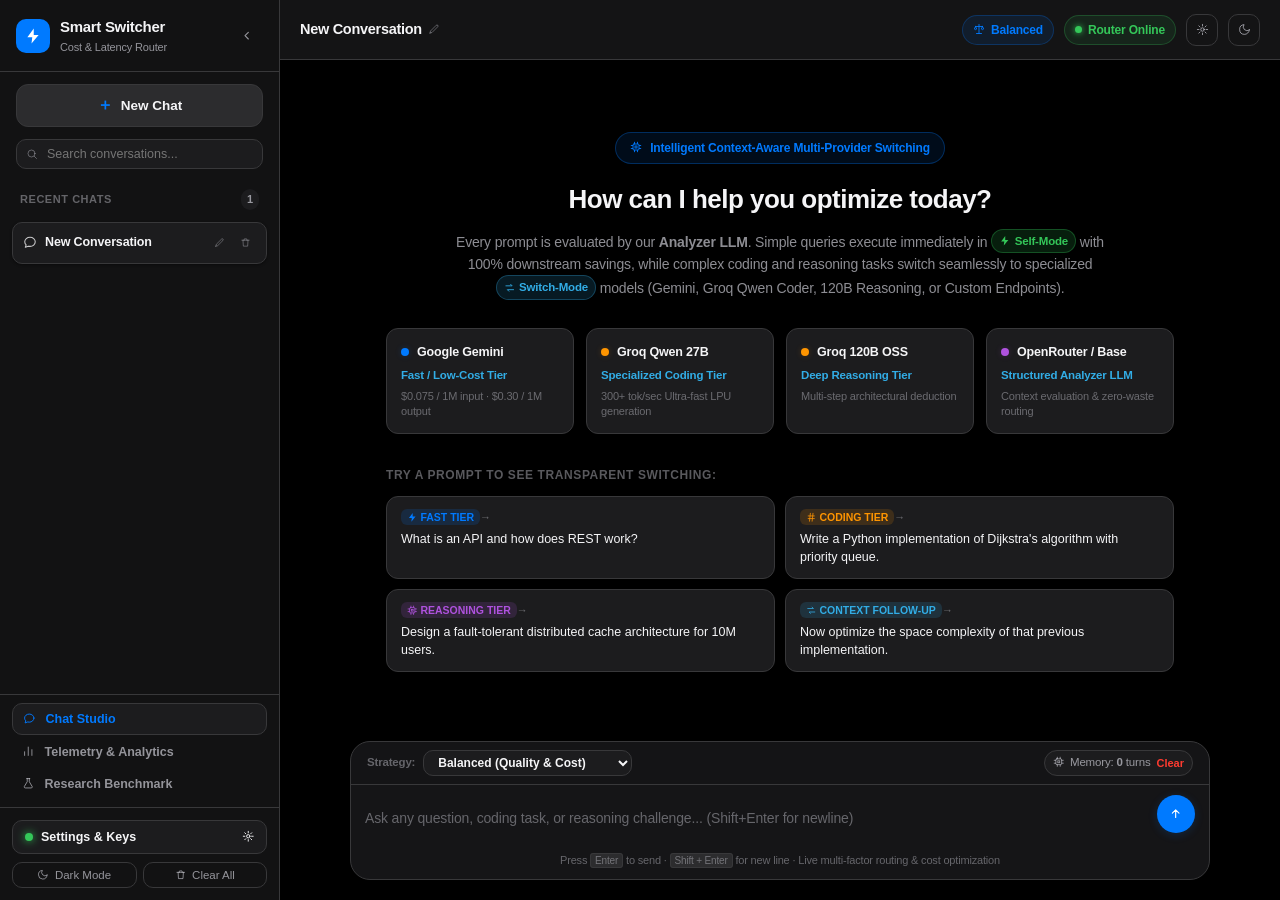
==== commit 0856ec81: "feat(core): production hardening, modern LLM code blocks, test isolation, and EWMA persistence" ====
--- a/static/index.html
+++ b/static/index.html
@@ -4,12 +4,45 @@
   <meta charset="UTF-8" />
   <meta name="viewport" content="width=device-width, initial-scale=1.0" />
   <title>Smart LLM Switcher | Context-Aware Cost & Performance Optimization</title>
-  <link rel="preconnect" href="https://fonts.googleapis.com">
-  <link rel="preconnect" href="https://fonts.gstatic.com" crossorigin>
-  <link href="https://fonts.googleapis.com/css2?family=Plus+Jakarta+Sans:wght@400;500;600;700;800&family=JetBrains+Mono:wght@400;500;600;700&display=swap" rel="stylesheet">
+  <link rel="stylesheet" href="/static/vendor/katex.min.css" />
   <link rel="stylesheet" href="/static/style.css" />
 </head>
 <body>
+<svg width="0" height="0" style="position:absolute" aria-hidden="true">
+  <defs>
+    <symbol id="i-bolt" viewBox="0 0 24 24" fill="currentColor" stroke="none"><path d="M13 2 4.5 13.5H11L10 22l9.5-11.5H13z"/></symbol>
+    <symbol id="i-chev-left" viewBox="0 0 24 24" fill="none" stroke="currentColor" stroke-width="2" stroke-linecap="round" stroke-linejoin="round"><path d="M15 18l-6-6 6-6"/></symbol>
+    <symbol id="i-chev-down" viewBox="0 0 24 24" fill="none" stroke="currentColor" stroke-width="2" stroke-linecap="round" stroke-linejoin="round"><path d="M6 9l6 6 6-6"/></symbol>
+    <symbol id="i-search" viewBox="0 0 24 24" fill="none" stroke="currentColor" stroke-width="1.8" stroke-linecap="round"><circle cx="11" cy="11" r="7"/><path d="M16.5 16.5 21 21"/></symbol>
+    <symbol id="i-chat" viewBox="0 0 24 24" fill="none" stroke="currentColor" stroke-width="1.8" stroke-linecap="round" stroke-linejoin="round"><path d="M21 11.7c0 4.3-4 7.8-9 7.8-1 0-2-.1-2.9-.4L4 21l1.4-4C4 15.7 3 13.8 3 11.7 3 7.4 7 4 12 4s9 3.4 9 7.7z"/></symbol>
+    <symbol id="i-chart" viewBox="0 0 24 24" fill="none" stroke="currentColor" stroke-width="1.8" stroke-linecap="round"><path d="M5 20v-7M12 20V4M19 20v-11"/></symbol>
+    <symbol id="i-flask" viewBox="0 0 24 24" fill="none" stroke="currentColor" stroke-width="1.8" stroke-linecap="round" stroke-linejoin="round"><path d="M9 3h6M10 3v6l-5.2 8.7A2 2 0 0 0 6.5 21h11a2 2 0 0 0 1.7-3.3L14 9V3"/></symbol>
+    <symbol id="i-gear" viewBox="0 0 24 24" fill="none" stroke="currentColor" stroke-width="1.8" stroke-linecap="round" stroke-linejoin="round"><circle cx="12" cy="12" r="3.2"/><path d="M12 2.5v3M12 18.5v3M2.5 12h3M18.5 12h3M5.3 5.3l2.1 2.1M16.6 16.6l2.1 2.1M18.7 5.3l-2.1 2.1M7.4 16.6l-2.1 2.1"/></symbol>
+    <symbol id="i-moon" viewBox="0 0 24 24" fill="none" stroke="currentColor" stroke-width="1.8" stroke-linecap="round" stroke-linejoin="round"><path d="M21 12.8A9 9 0 1 1 11.2 3 7 7 0 0 0 21 12.8z"/></symbol>
+    <symbol id="i-sun" viewBox="0 0 24 24" fill="none" stroke="currentColor" stroke-width="1.8" stroke-linecap="round"><circle cx="12" cy="12" r="4"/><path d="M12 2v2M12 20v2M4.9 4.9l1.4 1.4M17.7 17.7l1.4 1.4M2 12h2M20 12h2M4.9 19.1l1.4-1.4M17.7 6.3l1.4-1.4"/></symbol>
+    <symbol id="i-trash" viewBox="0 0 24 24" fill="none" stroke="currentColor" stroke-width="1.8" stroke-linecap="round" stroke-linejoin="round"><path d="M4 7h16M9 7V5a1 1 0 0 1 1-1h4a1 1 0 0 1 1 1v2M6.5 7l.8 13h9.4l.8-13"/></symbol>
+    <symbol id="i-pencil" viewBox="0 0 24 24" fill="none" stroke="currentColor" stroke-width="1.8" stroke-linecap="round" stroke-linejoin="round"><path d="M4 20l1-4L16.5 4.5a2.1 2.1 0 0 1 3 3L8 19l-4 1z"/></symbol>
+    <symbol id="i-scale" viewBox="0 0 24 24" fill="none" stroke="currentColor" stroke-width="1.8" stroke-linecap="round" stroke-linejoin="round"><path d="M12 3v18M7 21h10M5 7h14M5 7l-2.3 5a2.7 2.7 0 0 0 4.6 0L5 7zM19 7l-2.3 5a2.7 2.7 0 0 0 4.6 0L19 7z"/></symbol>
+    <symbol id="i-dollar" viewBox="0 0 24 24" fill="none" stroke="currentColor" stroke-width="1.8" stroke-linecap="round"><path d="M12 2v20M17 6.5c0-1.5-2.2-2.5-5-2.5S7 5 7 6.8 8.8 9.3 12 10s5 1.6 5 3.4-2.2 2.6-5 2.6-5-1-5-2.5"/></symbol>
+    <symbol id="i-target" viewBox="0 0 24 24" fill="none" stroke="currentColor" stroke-width="1.8"><circle cx="12" cy="12" r="8.5"/><circle cx="12" cy="12" r="4.5"/><circle cx="12" cy="12" r="1" fill="currentColor" stroke="none"/></symbol>
+    <symbol id="i-cpu" viewBox="0 0 24 24" fill="none" stroke="currentColor" stroke-width="1.8" stroke-linecap="round"><rect x="6" y="6" width="12" height="12" rx="2"/><rect x="10" y="10" width="4" height="4"/><path d="M9 2.5v3M15 2.5v3M9 18.5v3M15 18.5v3M2.5 9h3M2.5 15h3M18.5 9h3M18.5 15h3"/></symbol>
+    <symbol id="i-swap" viewBox="0 0 24 24" fill="none" stroke="currentColor" stroke-width="1.8" stroke-linecap="round" stroke-linejoin="round"><path d="M4 8h13l-3.2-3.2M20 16H7l3.2 3.2"/></symbol>
+    <symbol id="i-eye" viewBox="0 0 24 24" fill="none" stroke="currentColor" stroke-width="1.8" stroke-linecap="round" stroke-linejoin="round"><path d="M2.5 12S6 5.8 12 5.8 21.5 12 21.5 12 18 18.2 12 18.2 2.5 12 2.5 12z"/><circle cx="12" cy="12" r="3"/></symbol>
+    <symbol id="i-lock" viewBox="0 0 24 24" fill="none" stroke="currentColor" stroke-width="1.8" stroke-linecap="round" stroke-linejoin="round"><rect x="5" y="11" width="14" height="9.5" rx="2"/><path d="M8 11V7.8A4 4 0 0 1 16 7.8V11"/></symbol>
+    <symbol id="i-person" viewBox="0 0 24 24" fill="none" stroke="currentColor" stroke-width="1.8" stroke-linecap="round"><circle cx="12" cy="8" r="4"/><path d="M4.5 20.5c.8-3.6 3.9-5.5 7.5-5.5s6.7 1.9 7.5 5.5"/></symbol>
+    <symbol id="i-arrow-up" viewBox="0 0 24 24" fill="none" stroke="currentColor" stroke-width="2" stroke-linecap="round" stroke-linejoin="round"><path d="M12 19V5M6 11l6-6 6 6"/></symbol>
+    <symbol id="i-refresh" viewBox="0 0 24 24" fill="none" stroke="currentColor" stroke-width="1.8" stroke-linecap="round" stroke-linejoin="round"><path d="M20 12a8 8 0 1 1-2.34-5.66M20 4v4.4h-4.4"/></symbol>
+    <symbol id="i-trend-down" viewBox="0 0 24 24" fill="none" stroke="currentColor" stroke-width="1.8" stroke-linecap="round" stroke-linejoin="round"><path d="M3 7l6 6 4-4 8 8M21 12v5h-5"/></symbol>
+    <symbol id="i-hash" viewBox="0 0 24 24" fill="none" stroke="currentColor" stroke-width="1.8" stroke-linecap="round"><path d="M5 9h14M5 15h14M10 3 8 21M16 3l-2 18"/></symbol>
+    <symbol id="i-bars" viewBox="0 0 24 24" fill="none" stroke="currentColor" stroke-width="2" stroke-linecap="round"><path d="M4 7h16M4 12h16M4 17h16"/></symbol>
+    <symbol id="i-warning" viewBox="0 0 24 24" fill="none" stroke="currentColor" stroke-width="1.8" stroke-linecap="round" stroke-linejoin="round"><path d="M12 3.5 2.5 20h19z"/><path d="M12 9.5v4.5M12 17.3v.2"/></symbol>
+    <symbol id="i-hash" viewBox="0 0 24 24" fill="none" stroke="currentColor" stroke-width="1.8" stroke-linecap="round"><path d="M5 9h14M5 15h14M10 3 8 21M16 3l-2 18"/></symbol>
+    <symbol id="i-stop" viewBox="0 0 24 24" fill="currentColor" stroke="none"><rect x="7" y="7" width="10" height="10" rx="1.5"/></symbol>
+    <symbol id="i-copy" viewBox="0 0 24 24" fill="none" stroke="currentColor" stroke-width="1.8" stroke-linecap="round" stroke-linejoin="round"><rect x="9" y="9" width="11" height="11" rx="2"/><path d="M5 15H4.5A1.5 1.5 0 0 1 3 13.5v-9A1.5 1.5 0 0 1 4.5 3h9A1.5 1.5 0 0 1 15 4.5V5"/></symbol>
+    <symbol id="i-thumb-up" viewBox="0 0 24 24" fill="none" stroke="currentColor" stroke-width="1.8" stroke-linecap="round" stroke-linejoin="round"><path d="M14 9V5a3 3 0 0 0-3-3l-4 9v11h11.3a2 2 0 0 0 2-1.7l1.4-9a2 2 0 0 0-2-2.3zM7 22H4a2 2 0 0 1-2-2v-7a2 2 0 0 1 2-2h3"/></symbol>
+    <symbol id="i-thumb-down" viewBox="0 0 24 24" fill="none" stroke="currentColor" stroke-width="1.8" stroke-linecap="round" stroke-linejoin="round"><path d="M10 15v4a3 3 0 0 0 3 3l4-9V2H5.7a2 2 0 0 0-2 1.7l-1.4 9a2 2 0 0 0 2 2.3zm7 7h3a2 2 0 0 0 2-2v-7a2 2 0 0 0-2-2h-3"/></symbol>
+  </defs>
+</svg>
   <div class="app-layout" id="app-layout">
     
     <!-- ============================================================ -->
@@ -19,14 +52,14 @@
       <!-- Sidebar Header -->
       <div class="sidebar-header">
         <div class="brand">
-          <div class="logo-icon">⚡</div>
+          <div class="logo-icon"><svg class="icon-sym" aria-hidden="true"><use href="#i-bolt"/></svg></div>
           <div class="brand-text">
             <span class="brand-title">Smart Switcher</span>
             <span class="brand-tagline">Cost & Latency Router</span>
           </div>
         </div>
         <button class="btn-icon sidebar-collapse-btn" id="sidebar-collapse-btn" title="Collapse Sidebar" aria-label="Collapse Sidebar">
-          <span class="icon">◀</span>
+          <span class="icon"><svg class="icon-sym" aria-hidden="true"><use href="#i-chev-left"/></svg></span>
         </button>
       </div>
 
@@ -41,7 +74,7 @@
       <!-- Session Search Filter -->
       <div class="sidebar-search">
         <div class="search-input-wrap">
-          <span class="search-icon">🔍</span>
+          <span class="search-icon"><svg class="icon-sym" aria-hidden="true"><use href="#i-search"/></svg></span>
           <input type="text" id="session-search-input" placeholder="Search conversations..." autocomplete="off" />
           <button class="btn-clear-search hidden" id="clear-search-btn" title="Clear search">✕</button>
         </div>
@@ -61,15 +94,15 @@
       <!-- Sidebar Navigation Links -->
       <div class="sidebar-nav-section">
         <button class="sidebar-nav-item active" id="nav-chat-btn" data-view="chat">
-          <span class="nav-icon">💬</span>
+          <span class="nav-icon"><svg class="icon-sym" aria-hidden="true"><use href="#i-chat"/></svg></span>
           <span class="nav-text">Chat Studio</span>
         </button>
         <button class="sidebar-nav-item" id="nav-dashboard-btn" data-view="dashboard">
-          <span class="nav-icon">📊</span>
+          <span class="nav-icon"><svg class="icon-sym" aria-hidden="true"><use href="#i-chart"/></svg></span>
           <span class="nav-text">Telemetry & Analytics</span>
         </button>
         <button class="sidebar-nav-item" id="nav-benchmark-btn" data-view="benchmark">
-          <span class="nav-icon">🧪</span>
+          <span class="nav-icon"><svg class="icon-sym" aria-hidden="true"><use href="#i-flask"/></svg></span>
           <span class="nav-text">Research Benchmark</span>
         </button>
       </div>
@@ -81,15 +114,15 @@
             <span class="status-dot-indicator" id="sidebar-provider-dot" title="Checking providers..."></span>
             <span class="footer-btn-text">Settings & Keys</span>
           </div>
-          <span class="gear-icon">⚙️</span>
+          <span class="gear-icon"><svg class="icon-sym" aria-hidden="true"><use href="#i-gear"/></svg></span>
         </button>
         <div class="sidebar-footer-row">
           <button class="btn-sidebar-tool" id="theme-toggle-btn" title="Toggle Dark/Light Theme">
-            <span class="theme-icon" id="theme-icon">🌙</span>
+            <span class="theme-icon" id="theme-icon"><svg class="icon-sym" aria-hidden="true"><use href="#i-moon"/></svg></span>
             <span class="tool-text" id="theme-text">Dark Mode</span>
           </button>
           <button class="btn-sidebar-tool danger" id="clear-all-sessions-btn" title="Clear all chat history">
-            <span class="trash-icon">🗑️</span>
+            <span class="trash-icon"><svg class="icon-sym" aria-hidden="true"><use href="#i-trash"/></svg></span>
             <span class="tool-text">Clear All</span>
           </button>
         </div>
@@ -108,25 +141,25 @@
       <header class="canvas-header">
         <div class="header-left">
           <button class="btn-icon sidebar-open-btn" id="sidebar-open-btn" title="Open Sidebar" aria-label="Open Sidebar">
-            <span class="icon">☰</span>
+            <span class="icon"><svg class="icon-sym" aria-hidden="true"><use href="#i-bars"/></svg></span>
           </button>
           <div class="session-info">
             <h1 class="active-session-title" id="active-session-title" title="Click to rename">New Conversation</h1>
-            <button class="btn-icon-tiny" id="rename-session-btn" title="Rename Session">✏️</button>
+            <button class="btn-icon-tiny" id="rename-session-btn" title="Rename Session"><svg class="icon-sym" aria-hidden="true"><use href="#i-pencil"/></svg></button>
           </div>
         </div>
 
         <div class="header-right">
           <div class="strategy-badge-pill" id="header-strategy-badge" title="Active Routing Strategy">
-            <span class="pill-icon">⚖️</span>
+            <span class="pill-icon"><svg class="icon-sym" aria-hidden="true"><use href="#i-scale"/></svg></span>
             <span class="pill-label">Balanced</span>
           </div>
           <div class="engine-status-pill" id="engine-status-badge" title="Provider Connectivity">
             <span class="status-pulse-dot"></span>
             <span class="status-text" id="engine-status-text">Router Online</span>
           </div>
-          <button class="btn-icon header-tool-btn" id="header-settings-btn" title="Settings & API Keys">⚙️</button>
-          <button class="btn-icon header-tool-btn" id="header-theme-btn" title="Toggle Theme">🌙</button>
+          <button class="btn-icon header-tool-btn" id="header-settings-btn" title="Settings & API Keys"><svg class="icon-sym" aria-hidden="true"><use href="#i-gear"/></svg></button>
+          <button class="btn-icon header-tool-btn" id="header-theme-btn" title="Toggle Theme"><svg class="icon-sym" aria-hidden="true"><use href="#i-moon"/></svg></button>
         </div>
       </header>
 
@@ -155,17 +188,17 @@
                     <label for="strategy-select" class="strategy-label">Strategy:</label>
                     <div class="select-styled-wrap">
                       <select id="strategy-select" class="strategy-select">
-                        <option value="balanced" selected>⚖️ Balanced (Quality & Cost)</option>
-                        <option value="lowest_cost">💰 Lowest Cost (Budget First)</option>
-                        <option value="fastest">⚡ Ultra Fast (Lowest Latency)</option>
-                        <option value="highest_quality">🎯 Maximum Quality (Strongest)</option>
+                        <option value="balanced" selected>Balanced (Quality & Cost)</option>
+                        <option value="lowest_cost">Lowest Cost (Budget First)</option>
+                        <option value="fastest">Ultra Fast (Lowest Latency)</option>
+                        <option value="highest_quality">Maximum Quality (Strongest)</option>
                       </select>
                     </div>
                   </div>
 
                   <div class="composer-topbar-right">
                     <div class="context-pill" id="context-pill" title="Conversation Context Window">
-                      <span class="context-icon">🧠</span>
+                      <span class="context-icon"><svg class="icon-sym" aria-hidden="true"><use href="#i-cpu"/></svg></span>
                       <span>Memory: <strong id="context-turn-count">0</strong> turns</span>
                       <button type="button" class="btn-clear-context" id="clear-context-btn" title="Reset Conversation Memory">Clear</button>
                     </div>
@@ -184,7 +217,7 @@
 
                   <!-- Send / Stop Button Morph -->
                   <button type="submit" id="send-stop-btn" class="btn-send-stop" title="Send Message (Enter)">
-                    <span class="btn-icon-inner" id="send-btn-icon">▲</span>
+                    <span class="btn-icon-inner" id="send-btn-icon"><svg class="icon-sym" aria-hidden="true"><use href="#i-arrow-up"/></svg></span>
                   </button>
                 </div>
 
@@ -380,7 +413,7 @@
       <!-- Modal Header -->
       <div class="modal-header">
         <div class="modal-title-group">
-          <h3>⚙️ Provider Configuration & API Keys</h3>
+          <h3><svg class="icon-sym" aria-hidden="true"><use href="#i-gear"/></svg> Provider Configuration & API Keys</h3>
           <p class="modal-subtitle">Configure your API credentials, custom endpoints, and model tier overrides.</p>
         </div>
         <button class="btn-close" id="close-settings-btn" aria-label="Close Settings">✕</button>
@@ -411,7 +444,7 @@
               <label for="key-gemini">Gemini API Key</label>
               <div class="input-password-wrap">
                 <input type="password" id="key-gemini" placeholder="AIzaSy..." autocomplete="off" />
-                <button type="button" class="btn-toggle-mask" data-target="key-gemini" title="Show/Hide Key">👁️</button>
+                <button type="button" class="btn-toggle-mask" data-target="key-gemini" title="Show/Hide Key"><svg class='icon-sym' aria-hidden='true'><use href='#i-eye'/></svg></button>
               </div>
               <span class="field-hint">Leave blank to use the server-side GEMINI_API_KEY from .env</span>
             </div>
@@ -421,7 +454,7 @@
             </div>
             <div class="test-connection-row">
               <button type="button" class="btn-test-conn" id="test-btn-gemini" data-provider="gemini">
-                <span>⚡</span> Test Gemini Connection
+                <span><svg class="icon-sym" aria-hidden="true"><use href="#i-bolt"/></svg></span> Test Gemini Connection
               </button>
               <span class="status-test-badge" id="status-gemini-test">Not tested</span>
             </div>
@@ -436,7 +469,7 @@
               <label for="key-groq">Groq API Key</label>
               <div class="input-password-wrap">
                 <input type="password" id="key-groq" placeholder="gsk_..." autocomplete="off" />
-                <button type="button" class="btn-toggle-mask" data-target="key-groq" title="Show/Hide Key">👁️</button>
+                <button type="button" class="btn-toggle-mask" data-target="key-groq" title="Show/Hide Key"><svg class='icon-sym' aria-hidden='true'><use href='#i-eye'/></svg></button>
               </div>
               <span class="field-hint">Leave blank to use server-side GROQ_API_KEY from .env</span>
             </div>
@@ -452,7 +485,7 @@
             </div>
             <div class="test-connection-row">
               <button type="button" class="btn-test-conn" id="test-btn-groq" data-provider="groq">
-                <span>⚡</span> Test Groq Connection
+                <span><svg class="icon-sym" aria-hidden="true"><use href="#i-bolt"/></svg></span> Test Groq Connection
               </button>
               <span class="status-test-badge" id="status-groq-test">Not tested</span>
             </div>
@@ -467,7 +500,7 @@
               <label for="key-openrouter">OpenRouter API Key</label>
               <div class="input-password-wrap">
                 <input type="password" id="key-openrouter" placeholder="sk-or-v1-..." autocomplete="off" />
-                <button type="button" class="btn-toggle-mask" data-target="key-openrouter" title="Show/Hide Key">👁️</button>
+                <button type="button" class="btn-toggle-mask" data-target="key-openrouter" title="Show/Hide Key"><svg class='icon-sym' aria-hidden='true'><use href='#i-eye'/></svg></button>
               </div>
               <span class="field-hint">Leave blank to use server-side OPENROUTER_API_KEY from .env</span>
             </div>
@@ -483,7 +516,7 @@
             </div>
             <div class="test-connection-row">
               <button type="button" class="btn-test-conn" id="test-btn-openrouter" data-provider="openrouter">
-                <span>⚡</span> Test OpenRouter Connection
+                <span><svg class="icon-sym" aria-hidden="true"><use href="#i-bolt"/></svg></span> Test OpenRouter Connection
               </button>
               <span class="status-test-badge" id="status-openrouter-test">Not tested</span>
             </div>
@@ -498,7 +531,7 @@
               <label for="key-openai">OpenAI API Key</label>
               <div class="input-password-wrap">
                 <input type="password" id="key-openai" placeholder="sk-proj-..." autocomplete="off" />
-                <button type="button" class="btn-toggle-mask" data-target="key-openai" title="Show/Hide Key">👁️</button>
+                <button type="button" class="btn-toggle-mask" data-target="key-openai" title="Show/Hide Key"><svg class='icon-sym' aria-hidden='true'><use href='#i-eye'/></svg></button>
               </div>
               <span class="field-hint">Leave blank to use server-side OPENAI_API_KEY from .env</span>
             </div>
@@ -508,7 +541,7 @@
             </div>
             <div class="test-connection-row">
               <button type="button" class="btn-test-conn" id="test-btn-openai" data-provider="openai">
-                <span>⚡</span> Test OpenAI Connection
+                <span><svg class="icon-sym" aria-hidden="true"><use href="#i-bolt"/></svg></span> Test OpenAI Connection
               </button>
               <span class="status-test-badge" id="status-openai-test">Not tested</span>
             </div>
@@ -529,7 +562,7 @@
                 <label for="key-custom">Custom API Key (Optional)</label>
                 <div class="input-password-wrap">
                   <input type="password" id="key-custom" placeholder="sk-custom..." autocomplete="off" />
-                  <button type="button" class="btn-toggle-mask" data-target="key-custom" title="Show/Hide Key">👁️</button>
+                  <button type="button" class="btn-toggle-mask" data-target="key-custom" title="Show/Hide Key"><svg class='icon-sym' aria-hidden='true'><use href='#i-eye'/></svg></button>
                 </div>
               </div>
               <div class="form-group">
@@ -539,7 +572,7 @@
             </div>
             <div class="test-connection-row">
               <button type="button" class="btn-test-conn" id="test-btn-custom" data-provider="custom">
-                <span>⚡</span> Test Custom Endpoint
+                <span><svg class="icon-sym" aria-hidden="true"><use href="#i-bolt"/></svg></span> Test Custom Endpoint
               </button>
               <span class="status-test-badge" id="status-custom-test">Not tested</span>
             </div>
@@ -578,7 +611,7 @@
 
         <!-- Security Guarantee Notice -->
         <div class="settings-security-box">
-          <span class="lock-icon">🔒</span>
+          <span class="lock-icon"><svg class="icon-sym" aria-hidden="true"><use href="#i-lock"/></svg></span>
           <div class="security-text">
             <strong>Client-Side Storage Guarantee:</strong> Your API keys are saved exclusively in your browser's <code>localStorage</code> and transmitted via encrypted headers (<code>X-Gemini-Key</code>, <code>X-Groq-Key</code>, <code>X-OpenRouter-Key</code>, etc.) on demand. If left blank, server-side environment variables are used seamlessly.
           </div>
@@ -608,7 +641,7 @@
     <div class="modal-content">
       <div class="modal-header">
         <div class="modal-title-group">
-          <h3 id="modal-title">🔍 Request Telemetry Inspector</h3>
+          <h3 id="modal-title"><svg class="icon-sym" aria-hidden="true"><use href="#i-search"/></svg> Request Telemetry Inspector</h3>
           <p class="modal-subtitle">Full routing scoreboard, token breakdown, and cost optimization telemetry.</p>
         </div>
         <button class="btn-close" id="close-inspector-btn" aria-label="Close Inspector">✕</button>
@@ -624,6 +657,12 @@
   <!-- ============================================================ -->
   <div class="toast-container" id="toast-container"></div>
 
+  <!-- Vendor Libraries (Markdown, Sanitization, Math) -->
+  <script src="/static/vendor/marked.min.js"></script>
+  <script src="/static/vendor/purify.min.js"></script>
+  <script src="/static/vendor/katex.min.js"></script>
+  <script src="/static/vendor/katex-auto-render.min.js"></script>
+
   <!-- Application Script -->
   <script src="/static/app.js"></script>
 </body>
--- a/static/style.css
+++ b/static/style.css
@@ -7,135 +7,136 @@
    1. CSS Custom Properties & Color Tokens
    ------------------------------------------------------------ */
 :root {
-  /* Common Geometry & Typography */
-  --font-sans: 'Plus Jakarta Sans', -apple-system, BlinkMacSystemFont, 'Segoe UI', Roboto, Helvetica, Arial, sans-serif;
-  --font-mono: 'JetBrains Mono', 'Fira Code', 'Cascadia Code', Menlo, Consolas, monospace;
+  /* Common Geometry & Typography — Apple system stack */
+  --font-sans: -apple-system, BlinkMacSystemFont, 'SF Pro Text', 'SF Pro Display', 'Segoe UI', Roboto, 'Helvetica Neue', Arial, sans-serif;
+  --font-mono: ui-monospace, 'SF Mono', SFMono-Regular, Menlo, Consolas, 'Liberation Mono', monospace;
 
   --sidebar-width: 280px;
   --header-height: 60px;
   --composer-max-width: 860px;
 
-  --radius-xs: 4px;
-  --radius-sm: 8px;
+  --radius-xs: 6px;
+  --radius-sm: 10px;
   --radius-md: 12px;
-  --radius-lg: 18px;
-  --radius-xl: 24px;
+  --radius-lg: 16px;
+  --radius-xl: 20px;
   --radius-full: 9999px;
 
-  --transition-fast: 0.15s cubic-bezier(0.4, 0, 0.2, 1);
-  --transition-normal: 0.25s cubic-bezier(0.4, 0, 0.2, 1);
-  --transition-smooth: 0.35s cubic-bezier(0.16, 1, 0.3, 1);
-
-  /* Accent Color Palette */
-  --accent-blue: #3b82f6;
-  --accent-blue-hover: #2563eb;
-  --accent-blue-glow: rgba(59, 130, 246, 0.25);
-
-  --accent-cyan: #06b6d4;
-  --accent-cyan-glow: rgba(6, 182, 212, 0.25);
-
-  --accent-green: #10b981;
-  --accent-green-hover: #059669;
-  --accent-green-glow: rgba(16, 185, 129, 0.25);
-
-  --accent-purple: #8b5cf6;
-  --accent-purple-glow: rgba(139, 92, 246, 0.25);
-
-  --accent-amber: #f59e0b;
-  --accent-amber-glow: rgba(245, 158, 11, 0.25);
-
-  --accent-red: #ef4444;
-  --accent-red-glow: rgba(239, 68, 68, 0.25);
-
-  /* Unified Gradients */
-  --gradient-primary: linear-gradient(135deg, var(--accent-blue-hover), var(--accent-blue));
-  --gradient-user: linear-gradient(135deg, #1d4ed8, var(--accent-blue-hover));
-  --gradient-danger: linear-gradient(135deg, var(--accent-red), #dc2626);
+  /* Apple motion: quick decelerate on press, smooth critically-damped settle */
+  --transition-fast: 0.1s cubic-bezier(0.25, 0.1, 0.25, 1);
+  --transition-normal: 0.25s cubic-bezier(0.25, 0.1, 0.25, 1);
+  --transition-smooth: 0.35s cubic-bezier(0.32, 0.72, 0, 1);
+
+  /* Apple System Colors (semantic roles) */
+  --accent-blue: #007AFF;        /* systemBlue */
+  --accent-blue-hover: #0071E3;  /* apple.com button blue */
+  --accent-blue-glow: rgba(0, 122, 255, 0.18);
+
+  --accent-cyan: #32ADE6;        /* systemTeal */
+  --accent-cyan-glow: rgba(50, 173, 230, 0.18);
+
+  --accent-green: #34C759;       /* systemGreen */
+  --accent-green-hover: #248A3D;
+  --accent-green-glow: rgba(52, 199, 89, 0.18);
+
+  --accent-purple: #AF52DE;      /* systemPurple */
+  --accent-purple-glow: rgba(175, 82, 222, 0.18);
+
+  --accent-amber: #FF9500;       /* systemOrange */
+  --accent-amber-glow: rgba(255, 149, 0, 0.18);
+
+  --accent-red: #FF3B30;         /* systemRed */
+  --accent-red-glow: rgba(255, 59, 48, 0.18);
+
+  /* Flat system fills — no gradients (HIG: restrained color emphasis) */
+  --gradient-primary: var(--accent-blue);
+  --gradient-user: var(--accent-blue);
+  --gradient-danger: var(--accent-red);
 
   /* Syntax Highlighting Tokens */
-  --syn-kw: #f43f5e;
+  --syn-kw: #FF7AB2;
   --syn-str: var(--accent-green);
-  --syn-num: var(--accent-amber);
+  --syn-num: #D6A219;
   --syn-comment: var(--text-muted);
-  --syn-func: var(--accent-blue);
-  --syn-type: var(--accent-purple);
+  --syn-func: #6CB6FF;
+  --syn-type: #D0A8FF;
   --syn-var: var(--text-code);
 }
 
-/* Dark Theme (Default) */
+/* Dark Theme (Default) — Apple dark-mode semantic surfaces */
 [data-theme="dark"], :root {
-  --bg-app: #090d16;
-  --bg-sidebar: #0f172a;
-  --bg-sidebar-hover: #1e293b;
-  --bg-canvas: #090d16;
-  --bg-card: #1e293b;
-  --bg-card-alt: #162032;
-  --bg-card-hover: #273549;
-  --bg-card-glass: rgba(30, 41, 59, 0.85);
-  --bg-input: #0f172a;
-  --bg-input-focus: #162032;
-  --bg-composer: rgba(30, 41, 59, 0.92);
-  --bg-drawer: #141d2e;
-  --bg-drawer-header: #192438;
-  --bg-code-block: #0d131f;
-  --bg-code-header: #151d2d;
-  --bg-table-stripe: rgba(255, 255, 255, 0.02);
-
-  --border-subtle: #334155;
-  --border-mid: #475569;
-  --border-active: #3b82f6;
-  --border-glass: rgba(255, 255, 255, 0.08);
-
-  --text-primary: #f8fafc;
-  --text-secondary: #94a3b8;
-  --text-muted: #64748b;
-  --text-code: #e2e8f0;
-
-  --shadow-sm: 0 2px 8px rgba(0, 0, 0, 0.4);
-  --shadow-md: 0 6px 20px rgba(0, 0, 0, 0.5);
-  --shadow-lg: 0 12px 36px rgba(0, 0, 0, 0.65);
-  --shadow-composer: 0 10px 30px -5px rgba(0, 0, 0, 0.7);
-
-  --scrollbar-thumb: #334155;
-  --scrollbar-thumb-hover: #475569;
-}
-
-/* Light Theme */
+  --bg-app: #000000;              /* systemBackground (dark) */
+  --bg-sidebar: rgba(22, 22, 24, 0.82);   /* vibrant chrome layer */
+  --bg-sidebar-hover: rgba(58, 58, 60, 0.65);
+  --bg-canvas: #000000;
+  --bg-card: #1C1C1E;             /* secondarySystemBackground */
+  --bg-card-alt: #2C2C2E;         /* tertiarySystemBackground */
+  --bg-card-hover: #2C2C2E;
+  --bg-card-glass: rgba(28, 28, 30, 0.72);
+  --bg-input: #1C1C1E;
+  --bg-input-focus: #2C2C2E;
+  --bg-composer: rgba(28, 28, 30, 0.78);
+  --bg-drawer: #1C1C1E;
+  --bg-drawer-header: #2C2C2E;
+  --bg-code-block: #1C1C1E;
+  --bg-code-header: #2C2C2E;
+  --bg-table-stripe: rgba(255, 255, 255, 0.04);
+
+  --border-subtle: #38383A;       /* separator */
+  --border-mid: #48484A;
+  --border-active: #0A84FF;
+  --border-glass: rgba(84, 84, 88, 0.5);
+
+  --text-primary: #F5F5F7;        /* Apple dark label */
+  --text-secondary: rgba(235, 235, 245, 0.6);  /* secondaryLabel */
+  --text-muted: rgba(235, 235, 245, 0.38);     /* tertiaryLabel */
+  --text-code: #F5F5F7;
+
+  --shadow-sm: 0 1px 3px rgba(0, 0, 0, 0.45);
+  --shadow-md: 0 4px 14px rgba(0, 0, 0, 0.5);
+  --shadow-lg: 0 12px 34px rgba(0, 0, 0, 0.6);
+  --shadow-composer: 0 8px 28px rgba(0, 0, 0, 0.55);
+
+  --scrollbar-thumb: #48484A;
+  --scrollbar-thumb-hover: #5A5A5E;
+}
+
+/* Light Theme — Apple light-mode semantic surfaces */
 [data-theme="light"] {
-  --bg-app: #f8fafc;
-  --bg-sidebar: #f1f5f9;
-  --bg-sidebar-hover: #e2e8f0;
-  --bg-canvas: #ffffff;
-  --bg-card: #ffffff;
-  --bg-card-alt: #f8fafc;
-  --bg-card-hover: #f1f5f9;
-  --bg-card-glass: rgba(255, 255, 255, 0.9);
-  --bg-input: #ffffff;
-  --bg-input-focus: #f8fafc;
-  --bg-composer: rgba(255, 255, 255, 0.95);
-  --bg-drawer: #f8fafc;
-  --bg-drawer-header: #edf2f7;
-  --bg-code-block: #1e293b;
-  --bg-code-header: #0f172a;
-  --bg-table-stripe: rgba(0, 0, 0, 0.02);
-
-  --border-subtle: #e2e8f0;
-  --border-mid: #cbd5e1;
-  --border-active: #3b82f6;
-  --border-glass: rgba(0, 0, 0, 0.06);
-
-  --text-primary: #0f172a;
-  --text-secondary: #475569;
-  --text-muted: #94a3b8;
-  --text-code: #f8fafc;
-
-  --shadow-sm: 0 2px 8px rgba(0, 0, 0, 0.06);
-  --shadow-md: 0 6px 20px rgba(0, 0, 0, 0.08);
-  --shadow-lg: 0 12px 36px rgba(0, 0, 0, 0.12);
-  --shadow-composer: 0 10px 30px -5px rgba(0, 0, 0, 0.12);
-
-  --scrollbar-thumb: #cbd5e1;
-  --scrollbar-thumb-hover: #94a3b8;
+  --bg-app: #F5F5F7;              /* Apple light gray canvas */
+  --bg-sidebar: rgba(245, 245, 247, 0.85);
+  --bg-sidebar-hover: rgba(229, 229, 234, 0.8);
+  --bg-canvas: #FFFFFF;
+  --bg-card: #FFFFFF;
+  --bg-card-alt: #F5F5F7;
+  --bg-card-hover: #E8E8ED;
+  --bg-card-glass: rgba(255, 255, 255, 0.78);
+  --bg-input: #FFFFFF;
+  --bg-input-focus: #F5F5F7;
+  --bg-composer: rgba(255, 255, 255, 0.82);
+  --bg-drawer: #F5F5F7;
+  --bg-drawer-header: #E8E8ED;
+  --bg-code-block: #1C1C1E;
+  --bg-code-header: #2C2C2E;
+  --bg-table-stripe: rgba(0, 0, 0, 0.03);
+
+  --border-subtle: rgba(60, 60, 67, 0.18);   /* separator */
+  --border-mid: rgba(60, 60, 67, 0.29);
+  --border-active: #007AFF;
+  --border-glass: rgba(60, 60, 67, 0.12);
+
+  --text-primary: #1D1D1F;        /* Apple near-black label */
+  --text-secondary: rgba(60, 60, 67, 0.6);   /* secondaryLabel */
+  --text-muted: rgba(60, 60, 67, 0.38);      /* tertiaryLabel */
+  --text-code: #F5F5F7;
+
+  --shadow-sm: 0 1px 3px rgba(0, 0, 0, 0.06);
+  --shadow-md: 0 4px 14px rgba(0, 0, 0, 0.08);
+  --shadow-lg: 0 12px 34px rgba(0, 0, 0, 0.12);
+  --shadow-composer: 0 8px 28px rgba(0, 0, 0, 0.1);
+
+  --scrollbar-thumb: rgba(60, 60, 67, 0.25);
+  --scrollbar-thumb-hover: rgba(60, 60, 67, 0.45);
 }
 
 /* ------------------------------------------------------------
@@ -177,6 +178,16 @@
 
 /* Common Utility Classes */
 .hidden { display: none !important; }
+
+/* SF-Symbols-style inline icon system */
+svg.icon-sym {
+  width: 1em;
+  height: 1em;
+  display: inline-block;
+  vertical-align: -0.14em;
+  fill: none;
+  flex-shrink: 0;
+}
 .text-green { color: var(--accent-green) !important; }
 .text-blue { color: var(--accent-blue) !important; }
 .text-cyan { color: var(--accent-cyan) !important; }
@@ -195,7 +206,7 @@
   display: inline-block;
   width: 12px;
   height: 12px;
-  border: 2px solid rgba(59, 130, 246, 0.3);
+  border: 2px solid rgba(0, 122, 255, 0.3);
   border-top-color: var(--accent-blue);
   border-radius: 50%;
   animation: spin 0.6s linear infinite;
@@ -243,6 +254,8 @@
   width: var(--sidebar-width);
   height: 100%;
   background-color: var(--bg-sidebar);
+  -webkit-backdrop-filter: saturate(180%) blur(20px);
+  backdrop-filter: saturate(180%) blur(20px);
   border-right: 1px solid var(--border-subtle);
   display: flex;
   flex-direction: column;
@@ -276,13 +289,17 @@
 .logo-icon {
   width: 34px;
   height: 34px;
-  background: var(--gradient-primary);
-  border-radius: var(--radius-md);
+  background: var(--accent-blue);
+  color: #FFFFFF;
+  border-radius: var(--radius-sm);
   display: flex;
   align-items: center;
   justify-content: center;
-  font-size: 18px;
-  box-shadow: 0 0 16px var(--accent-blue-glow);
+}
+
+.logo-icon svg {
+  width: 18px;
+  height: 18px;
 }
 
 .brand-text {
@@ -331,7 +348,7 @@
 .btn-new-chat {
   width: 100%;
   padding: 10px 14px;
-  background: linear-gradient(135deg, #1e293b, #273549);
+  background: var(--bg-card-alt);
   border: 1px solid var(--border-subtle);
   color: var(--text-primary);
   font-family: inherit;
@@ -343,18 +360,20 @@
   align-items: center;
   justify-content: center;
   gap: 8px;
-  box-shadow: var(--shadow-sm);
   transition: var(--transition-fast);
 }
 
 [data-theme="light"] .btn-new-chat {
-  background: linear-gradient(135deg, #ffffff, #f8fafc);
+  background: #FFFFFF;
 }
 
 .btn-new-chat:hover {
-  border-color: var(--accent-blue);
-  box-shadow: 0 0 12px var(--accent-blue-glow);
-  transform: translateY(-1px);
+  background-color: var(--bg-card-hover);
+  border-color: var(--border-mid);
+}
+
+.btn-new-chat:active {
+  transform: scale(0.97);
 }
 
 .plus-icon {
@@ -750,8 +769,8 @@
   align-items: center;
   gap: 6px;
   padding: 5px 10px;
-  background-color: rgba(59, 130, 246, 0.1);
-  border: 1px solid rgba(59, 130, 246, 0.25);
+  background-color: rgba(0, 122, 255, 0.1);
+  border: 1px solid rgba(0, 122, 255, 0.25);
   border-radius: var(--radius-full);
   font-size: 12px;
   font-weight: 600;
@@ -763,8 +782,8 @@
   align-items: center;
   gap: 6px;
   padding: 5px 10px;
-  background-color: rgba(16, 185, 129, 0.1);
-  border: 1px solid rgba(16, 185, 129, 0.25);
+  background-color: rgba(52, 199, 89, 0.1);
+  border: 1px solid rgba(52, 199, 89, 0.25);
   border-radius: var(--radius-full);
   font-size: 12px;
   font-weight: 600;
@@ -871,8 +890,8 @@
   align-items: center;
   gap: 8px;
   padding: 6px 14px;
-  background-color: rgba(59, 130, 246, 0.1);
-  border: 1px solid rgba(59, 130, 246, 0.3);
+  background-color: rgba(0, 122, 255, 0.1);
+  border: 1px solid rgba(0, 122, 255, 0.3);
   border-radius: var(--radius-full);
   font-size: 12px;
   font-weight: 600;
@@ -907,15 +926,15 @@
 }
 
 .badge-mode-mini.self {
-  background-color: rgba(16, 185, 129, 0.15);
+  background-color: rgba(52, 199, 89, 0.15);
   color: var(--accent-green);
-  border: 1px solid rgba(16, 185, 129, 0.3);
+  border: 1px solid rgba(52, 199, 89, 0.3);
 }
 
 .badge-mode-mini.switch {
-  background-color: rgba(6, 182, 212, 0.15);
+  background-color: rgba(50, 173, 230, 0.15);
   color: var(--accent-cyan);
-  border: 1px solid rgba(6, 182, 212, 0.3);
+  border: 1px solid rgba(50, 173, 230, 0.3);
 }
 
 /* Architecture Flow Cards */
@@ -1034,10 +1053,10 @@
   border-radius: var(--radius-xs);
 }
 
-.chip-tier-tag.fast { background-color: rgba(59, 130, 246, 0.15); color: var(--accent-blue); }
-.chip-tier-tag.coding { background-color: rgba(245, 158, 11, 0.15); color: var(--accent-amber); }
-.chip-tier-tag.reasoning { background-color: rgba(139, 92, 246, 0.15); color: var(--accent-purple); }
-.chip-tier-tag.context { background-color: rgba(6, 182, 212, 0.15); color: var(--accent-cyan); }
+.chip-tier-tag.fast { background-color: rgba(0, 122, 255, 0.15); color: var(--accent-blue); }
+.chip-tier-tag.coding { background-color: rgba(255, 149, 0, 0.15); color: var(--accent-amber); }
+.chip-tier-tag.reasoning { background-color: rgba(175, 82, 222, 0.15); color: var(--accent-purple); }
+.chip-tier-tag.context { background-color: rgba(50, 173, 230, 0.15); color: var(--accent-cyan); }
 
 .chip-arrow {
   font-size: 11px;
@@ -1085,7 +1104,7 @@
   font-size: 14px;
   font-weight: 500;
   line-height: 1.5;
-  box-shadow: 0 4px 14px rgba(37, 99, 235, 0.25);
+  box-shadow: 0 4px 14px rgba(0, 122, 255, 0.22);
   word-break: break-word;
   white-space: pre-wrap;
 }
@@ -1185,21 +1204,21 @@
 }
 
 .drawer-badge.self {
-  background-color: rgba(16, 185, 129, 0.15);
+  background-color: rgba(52, 199, 89, 0.15);
   color: var(--accent-green);
-  border: 1px solid rgba(16, 185, 129, 0.3);
+  border: 1px solid rgba(52, 199, 89, 0.3);
 }
 
 .drawer-badge.switch {
-  background-color: rgba(6, 182, 212, 0.15);
+  background-color: rgba(50, 173, 230, 0.15);
   color: var(--accent-cyan);
-  border: 1px solid rgba(6, 182, 212, 0.3);
+  border: 1px solid rgba(50, 173, 230, 0.3);
 }
 
 .drawer-badge.tier {
-  background-color: rgba(139, 92, 246, 0.15);
+  background-color: rgba(175, 82, 222, 0.15);
   color: var(--accent-purple);
-  border: 1px solid rgba(139, 92, 246, 0.3);
+  border: 1px solid rgba(175, 82, 222, 0.3);
 }
 
 .drawer-metric {
@@ -1281,7 +1300,7 @@
 
 .complexity-bar {
   height: 100%;
-  background: linear-gradient(90deg, #10b981, #f59e0b, #ef4444);
+  background: var(--accent-blue);
   border-radius: var(--radius-full);
   transition: width 0.4s ease;
 }
@@ -1345,12 +1364,12 @@
 }
 
 .t-box.highlight-cost {
-  border-color: rgba(59, 130, 246, 0.4);
+  border-color: rgba(0, 122, 255, 0.4);
 }
 
 .t-box.highlight-savings {
-  border-color: rgba(16, 185, 129, 0.4);
-  background: linear-gradient(135deg, rgba(16, 185, 129, 0.05), transparent);
+  border-color: rgba(52, 199, 89, 0.4);
+  background: rgba(52, 199, 89, 0.06);
 }
 
 .t-label {
@@ -1555,10 +1574,10 @@
 }
 
 .t-chip.savings {
-  background-color: rgba(16, 185, 129, 0.1);
+  background-color: rgba(52, 199, 89, 0.1);
   padding: 2px 8px;
   border-radius: var(--radius-full);
-  border: 1px solid rgba(16, 185, 129, 0.3);
+  border: 1px solid rgba(52, 199, 89, 0.3);
   color: var(--accent-green);
 }
 
@@ -1628,7 +1647,7 @@
 
 .composer-card:focus-within {
   border-color: var(--border-active);
-  box-shadow: 0 12px 36px -5px rgba(59, 130, 246, 0.25);
+  box-shadow: 0 12px 36px -5px rgba(0, 122, 255, 0.25);
 }
 
 /* Composer Topbar */
@@ -1824,8 +1843,8 @@
 }
 
 .metric-card.highlight-savings {
-  border-color: rgba(16, 185, 129, 0.4);
-  background: linear-gradient(135deg, rgba(16, 185, 129, 0.08), var(--bg-card));
+  border-color: rgba(52, 199, 89, 0.4);
+  background: var(--bg-card);
 }
 
 .metric-label {
@@ -1898,7 +1917,7 @@
 
 .chart-bar-fill {
   height: 100%;
-  background: linear-gradient(90deg, #3b82f6, #06b6d4);
+  background: var(--accent-blue);
   border-radius: var(--radius-full);
   transition: width 0.5s ease;
 }
@@ -1994,8 +2013,8 @@
 }
 
 .summary-card.highlight {
-  border-color: rgba(16, 185, 129, 0.4);
-  background: linear-gradient(135deg, rgba(16, 185, 129, 0.08), var(--bg-card));
+  border-color: rgba(52, 199, 89, 0.4);
+  background: var(--bg-card);
 }
 
 .card-title {
@@ -2439,4 +2458,57 @@
   .form-row-2, .form-grid-2 {
     grid-template-columns: 1fr;
   }
+}
+/* ------------------------------------------------------------
+   Apple Interaction & Typography Layer
+   ------------------------------------------------------------ */
+
+/* Press feedback — respond on pointer-down (Fluid Interfaces) */
+button:active,
+.btn-primary:active,
+.btn-secondary:active,
+.btn-new-chat:active,
+.sidebar-nav-item:active,
+.session-item:active,
+.quick-chip-card:active {
+  transform: scale(0.97);
+  transition: transform var(--transition-fast);
+}
+
+button, .btn-primary, .btn-secondary, .sidebar-nav-item, .session-item, .quick-chip-card {
+  transition-property: transform, background-color, border-color, color, box-shadow, opacity;
+}
+
+/* Optical size tracking — tighten large display text (HIG Typography) */
+h1, h2, h3, .welcome-title, .brand-title, .metric-val, .modal-title-group h3 {
+  letter-spacing: -0.02em;
+}
+
+h4, .drawer-title, .section-title, .view-header h2 {
+  letter-spacing: -0.014em;
+}
+
+body, .query-input, .session-title {
+  letter-spacing: -0.011em;
+}
+
+/* Scroll edge effect on canvas header (vibrant chrome) */
+.canvas-header {
+  background-color: var(--bg-card-glass);
+  -webkit-backdrop-filter: saturate(180%) blur(20px);
+  backdrop-filter: saturate(180%) blur(20px);
+}
+
+.composer-card {
+  -webkit-backdrop-filter: saturate(180%) blur(24px);
+  backdrop-filter: saturate(180%) blur(24px);
+}
+
+/* Accessibility: reduce motion for sensitive users */
+@media (prefers-reduced-motion: reduce) {
+  *, *::before, *::after {
+    animation-duration: 0.01ms !important;
+    animation-iteration-count: 1 !important;
+    transition-duration: 0.01ms !important;
+  }
 }
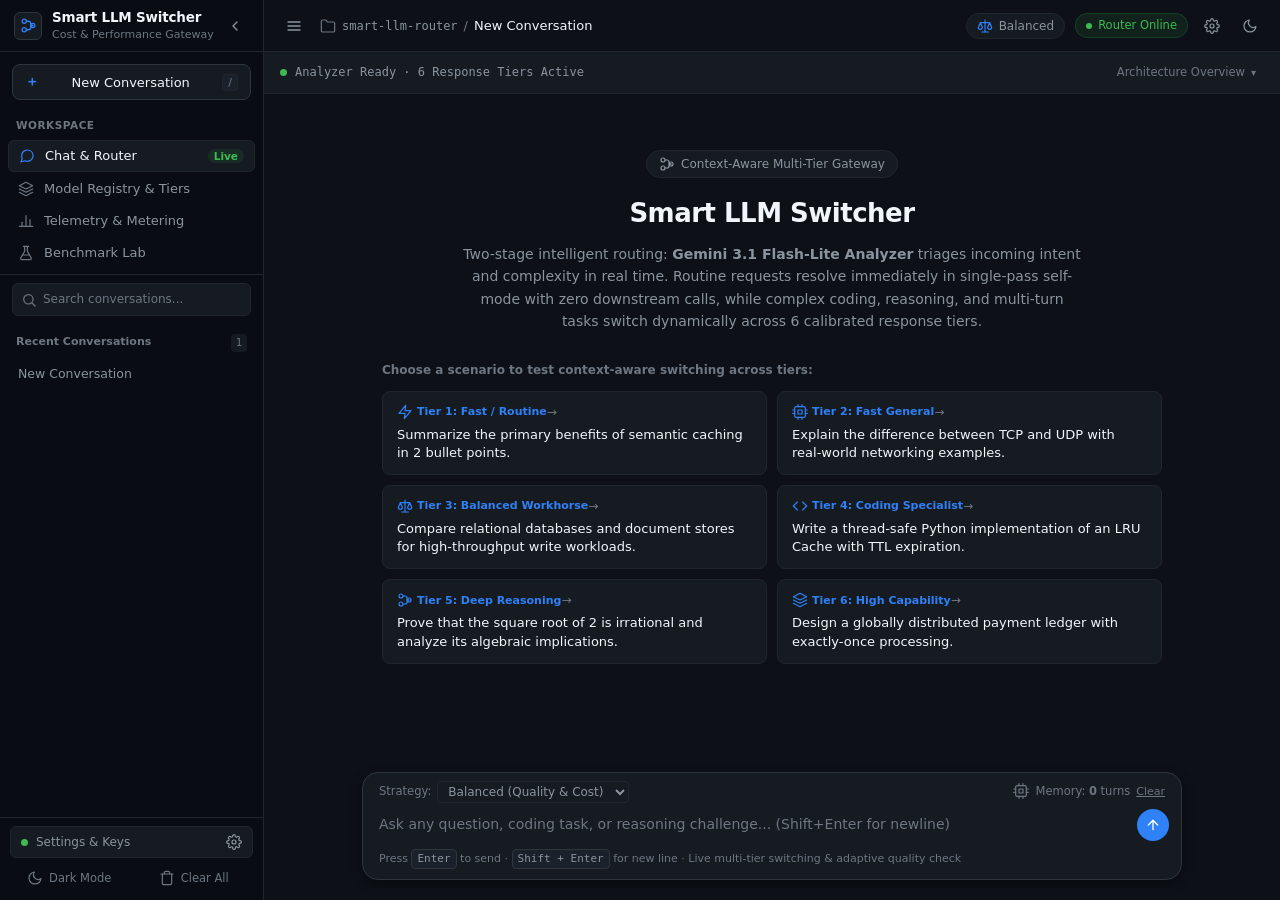
==== commit bbcbbdb4: "feat: humanized Antigravity 2.0-inspired UI/UX, 6-tier smart switching, telemetry and Playwright ver" ====
--- a/static/index.html
+++ b/static/index.html
@@ -3,71 +3,212 @@
 <head>
   <meta charset="UTF-8" />
   <meta name="viewport" content="width=device-width, initial-scale=1.0" />
-  <title>Smart LLM Switcher | Context-Aware Cost & Performance Optimization</title>
+  <title>Smart LLM Switcher | Context-Aware Cost &amp; Performance Gateway</title>
+  <link rel="icon" href="data:image/svg+xml,<svg xmlns='http://www.w3.org/2000/svg' viewBox='0 0 24 24' fill='none' stroke='%232f81f7' stroke-width='2' stroke-linecap='round' stroke-linejoin='round'><circle cx='6' cy='6' r='3'/><circle cx='6' cy='18' r='3'/><circle cx='18' cy='12' r='3'/><path d='M9 6h3a3 3 0 0 1 3 3v0a3 3 0 0 0 3 3'/><path d='M9 18h3a3 3 0 0 0 3-3v0a3 3 0 0 1 3-3'/></svg>" />
   <link rel="stylesheet" href="/static/vendor/katex.min.css" />
   <link rel="stylesheet" href="/static/style.css" />
 </head>
 <body>
+<!-- Global SVG Symbols Defs -->
 <svg width="0" height="0" style="position:absolute" aria-hidden="true">
   <defs>
-    <symbol id="i-bolt" viewBox="0 0 24 24" fill="currentColor" stroke="none"><path d="M13 2 4.5 13.5H11L10 22l9.5-11.5H13z"/></symbol>
-    <symbol id="i-chev-left" viewBox="0 0 24 24" fill="none" stroke="currentColor" stroke-width="2" stroke-linecap="round" stroke-linejoin="round"><path d="M15 18l-6-6 6-6"/></symbol>
-    <symbol id="i-chev-down" viewBox="0 0 24 24" fill="none" stroke="currentColor" stroke-width="2" stroke-linecap="round" stroke-linejoin="round"><path d="M6 9l6 6 6-6"/></symbol>
-    <symbol id="i-search" viewBox="0 0 24 24" fill="none" stroke="currentColor" stroke-width="1.8" stroke-linecap="round"><circle cx="11" cy="11" r="7"/><path d="M16.5 16.5 21 21"/></symbol>
-    <symbol id="i-chat" viewBox="0 0 24 24" fill="none" stroke="currentColor" stroke-width="1.8" stroke-linecap="round" stroke-linejoin="round"><path d="M21 11.7c0 4.3-4 7.8-9 7.8-1 0-2-.1-2.9-.4L4 21l1.4-4C4 15.7 3 13.8 3 11.7 3 7.4 7 4 12 4s9 3.4 9 7.7z"/></symbol>
-    <symbol id="i-chart" viewBox="0 0 24 24" fill="none" stroke="currentColor" stroke-width="1.8" stroke-linecap="round"><path d="M5 20v-7M12 20V4M19 20v-11"/></symbol>
-    <symbol id="i-flask" viewBox="0 0 24 24" fill="none" stroke="currentColor" stroke-width="1.8" stroke-linecap="round" stroke-linejoin="round"><path d="M9 3h6M10 3v6l-5.2 8.7A2 2 0 0 0 6.5 21h11a2 2 0 0 0 1.7-3.3L14 9V3"/></symbol>
-    <symbol id="i-gear" viewBox="0 0 24 24" fill="none" stroke="currentColor" stroke-width="1.8" stroke-linecap="round" stroke-linejoin="round"><circle cx="12" cy="12" r="3.2"/><path d="M12 2.5v3M12 18.5v3M2.5 12h3M18.5 12h3M5.3 5.3l2.1 2.1M16.6 16.6l2.1 2.1M18.7 5.3l-2.1 2.1M7.4 16.6l-2.1 2.1"/></symbol>
-    <symbol id="i-moon" viewBox="0 0 24 24" fill="none" stroke="currentColor" stroke-width="1.8" stroke-linecap="round" stroke-linejoin="round"><path d="M21 12.8A9 9 0 1 1 11.2 3 7 7 0 0 0 21 12.8z"/></symbol>
-    <symbol id="i-sun" viewBox="0 0 24 24" fill="none" stroke="currentColor" stroke-width="1.8" stroke-linecap="round"><circle cx="12" cy="12" r="4"/><path d="M12 2v2M12 20v2M4.9 4.9l1.4 1.4M17.7 17.7l1.4 1.4M2 12h2M20 12h2M4.9 19.1l1.4-1.4M17.7 6.3l1.4-1.4"/></symbol>
-    <symbol id="i-trash" viewBox="0 0 24 24" fill="none" stroke="currentColor" stroke-width="1.8" stroke-linecap="round" stroke-linejoin="round"><path d="M4 7h16M9 7V5a1 1 0 0 1 1-1h4a1 1 0 0 1 1 1v2M6.5 7l.8 13h9.4l.8-13"/></symbol>
-    <symbol id="i-pencil" viewBox="0 0 24 24" fill="none" stroke="currentColor" stroke-width="1.8" stroke-linecap="round" stroke-linejoin="round"><path d="M4 20l1-4L16.5 4.5a2.1 2.1 0 0 1 3 3L8 19l-4 1z"/></symbol>
-    <symbol id="i-scale" viewBox="0 0 24 24" fill="none" stroke="currentColor" stroke-width="1.8" stroke-linecap="round" stroke-linejoin="round"><path d="M12 3v18M7 21h10M5 7h14M5 7l-2.3 5a2.7 2.7 0 0 0 4.6 0L5 7zM19 7l-2.3 5a2.7 2.7 0 0 0 4.6 0L19 7z"/></symbol>
-    <symbol id="i-dollar" viewBox="0 0 24 24" fill="none" stroke="currentColor" stroke-width="1.8" stroke-linecap="round"><path d="M12 2v20M17 6.5c0-1.5-2.2-2.5-5-2.5S7 5 7 6.8 8.8 9.3 12 10s5 1.6 5 3.4-2.2 2.6-5 2.6-5-1-5-2.5"/></symbol>
-    <symbol id="i-target" viewBox="0 0 24 24" fill="none" stroke="currentColor" stroke-width="1.8"><circle cx="12" cy="12" r="8.5"/><circle cx="12" cy="12" r="4.5"/><circle cx="12" cy="12" r="1" fill="currentColor" stroke="none"/></symbol>
-    <symbol id="i-cpu" viewBox="0 0 24 24" fill="none" stroke="currentColor" stroke-width="1.8" stroke-linecap="round"><rect x="6" y="6" width="12" height="12" rx="2"/><rect x="10" y="10" width="4" height="4"/><path d="M9 2.5v3M15 2.5v3M9 18.5v3M15 18.5v3M2.5 9h3M2.5 15h3M18.5 9h3M18.5 15h3"/></symbol>
-    <symbol id="i-swap" viewBox="0 0 24 24" fill="none" stroke="currentColor" stroke-width="1.8" stroke-linecap="round" stroke-linejoin="round"><path d="M4 8h13l-3.2-3.2M20 16H7l3.2 3.2"/></symbol>
-    <symbol id="i-eye" viewBox="0 0 24 24" fill="none" stroke="currentColor" stroke-width="1.8" stroke-linecap="round" stroke-linejoin="round"><path d="M2.5 12S6 5.8 12 5.8 21.5 12 21.5 12 18 18.2 12 18.2 2.5 12 2.5 12z"/><circle cx="12" cy="12" r="3"/></symbol>
-    <symbol id="i-lock" viewBox="0 0 24 24" fill="none" stroke="currentColor" stroke-width="1.8" stroke-linecap="round" stroke-linejoin="round"><rect x="5" y="11" width="14" height="9.5" rx="2"/><path d="M8 11V7.8A4 4 0 0 1 16 7.8V11"/></symbol>
-    <symbol id="i-person" viewBox="0 0 24 24" fill="none" stroke="currentColor" stroke-width="1.8" stroke-linecap="round"><circle cx="12" cy="8" r="4"/><path d="M4.5 20.5c.8-3.6 3.9-5.5 7.5-5.5s6.7 1.9 7.5 5.5"/></symbol>
-    <symbol id="i-arrow-up" viewBox="0 0 24 24" fill="none" stroke="currentColor" stroke-width="2" stroke-linecap="round" stroke-linejoin="round"><path d="M12 19V5M6 11l6-6 6 6"/></symbol>
-    <symbol id="i-refresh" viewBox="0 0 24 24" fill="none" stroke="currentColor" stroke-width="1.8" stroke-linecap="round" stroke-linejoin="round"><path d="M20 12a8 8 0 1 1-2.34-5.66M20 4v4.4h-4.4"/></symbol>
-    <symbol id="i-trend-down" viewBox="0 0 24 24" fill="none" stroke="currentColor" stroke-width="1.8" stroke-linecap="round" stroke-linejoin="round"><path d="M3 7l6 6 4-4 8 8M21 12v5h-5"/></symbol>
-    <symbol id="i-hash" viewBox="0 0 24 24" fill="none" stroke="currentColor" stroke-width="1.8" stroke-linecap="round"><path d="M5 9h14M5 15h14M10 3 8 21M16 3l-2 18"/></symbol>
-    <symbol id="i-bars" viewBox="0 0 24 24" fill="none" stroke="currentColor" stroke-width="2" stroke-linecap="round"><path d="M4 7h16M4 12h16M4 17h16"/></symbol>
-    <symbol id="i-warning" viewBox="0 0 24 24" fill="none" stroke="currentColor" stroke-width="1.8" stroke-linecap="round" stroke-linejoin="round"><path d="M12 3.5 2.5 20h19z"/><path d="M12 9.5v4.5M12 17.3v.2"/></symbol>
-    <symbol id="i-hash" viewBox="0 0 24 24" fill="none" stroke="currentColor" stroke-width="1.8" stroke-linecap="round"><path d="M5 9h14M5 15h14M10 3 8 21M16 3l-2 18"/></symbol>
-    <symbol id="i-stop" viewBox="0 0 24 24" fill="currentColor" stroke="none"><rect x="7" y="7" width="10" height="10" rx="1.5"/></symbol>
-    <symbol id="i-copy" viewBox="0 0 24 24" fill="none" stroke="currentColor" stroke-width="1.8" stroke-linecap="round" stroke-linejoin="round"><rect x="9" y="9" width="11" height="11" rx="2"/><path d="M5 15H4.5A1.5 1.5 0 0 1 3 13.5v-9A1.5 1.5 0 0 1 4.5 3h9A1.5 1.5 0 0 1 15 4.5V5"/></symbol>
-    <symbol id="i-thumb-up" viewBox="0 0 24 24" fill="none" stroke="currentColor" stroke-width="1.8" stroke-linecap="round" stroke-linejoin="round"><path d="M14 9V5a3 3 0 0 0-3-3l-4 9v11h11.3a2 2 0 0 0 2-1.7l1.4-9a2 2 0 0 0-2-2.3zM7 22H4a2 2 0 0 1-2-2v-7a2 2 0 0 1 2-2h3"/></symbol>
-    <symbol id="i-thumb-down" viewBox="0 0 24 24" fill="none" stroke="currentColor" stroke-width="1.8" stroke-linecap="round" stroke-linejoin="round"><path d="M10 15v4a3 3 0 0 0 3 3l4-9V2H5.7a2 2 0 0 0-2 1.7l-1.4 9a2 2 0 0 0 2 2.3zm7 7h3a2 2 0 0 0 2-2v-7a2 2 0 0 0-2-2h-3"/></symbol>
+    <!-- Smart LLM Router Emblem -->
+    <symbol id="i-router" viewBox="0 0 24 24" fill="none" stroke="currentColor" stroke-width="1.8" stroke-linecap="round" stroke-linejoin="round">
+      <rect x="2" y="14" width="20" height="8" rx="2"/>
+      <path d="M6 18h.01M10 18h.01"/>
+      <path d="M14 6l-2-4-2 4"/>
+      <path d="M12 2v8"/>
+      <path d="M4 10a8 8 0 0 1 16 0"/>
+    </symbol>
+    <symbol id="i-node-switch" viewBox="0 0 24 24" fill="none" stroke="currentColor" stroke-width="1.8" stroke-linecap="round" stroke-linejoin="round">
+      <circle cx="6" cy="6" r="3"/>
+      <circle cx="6" cy="18" r="3"/>
+      <circle cx="18" cy="12" r="3"/>
+      <path d="M9 6h3a3 3 0 0 1 3 3v0a3 3 0 0 0 3 3"/>
+      <path d="M9 18h3a3 3 0 0 0 3-3v0a3 3 0 0 1 3-3"/>
+    </symbol>
+    <symbol id="i-bolt" viewBox="0 0 24 24" fill="none" stroke="currentColor" stroke-width="1.8" stroke-linecap="round" stroke-linejoin="round">
+      <polygon points="13 2 3 14 12 14 11 22 21 10 12 10 13 2"/>
+    </symbol>
+    <symbol id="i-layers" viewBox="0 0 24 24" fill="none" stroke="currentColor" stroke-width="1.8" stroke-linecap="round" stroke-linejoin="round">
+      <polygon points="12 2 2 7 12 12 22 7 12 2"/>
+      <polyline points="2 17 12 22 22 17"/>
+      <polyline points="2 12 12 17 22 12"/>
+    </symbol>
+    <symbol id="i-chev-left" viewBox="0 0 24 24" fill="none" stroke="currentColor" stroke-width="2" stroke-linecap="round" stroke-linejoin="round">
+      <path d="M15 18l-6-6 6-6"/>
+    </symbol>
+    <symbol id="i-chev-down" viewBox="0 0 24 24" fill="none" stroke="currentColor" stroke-width="2" stroke-linecap="round" stroke-linejoin="round">
+      <path d="M6 9l6 6 6-6"/>
+    </symbol>
+    <symbol id="i-search" viewBox="0 0 24 24" fill="none" stroke="currentColor" stroke-width="1.8" stroke-linecap="round" stroke-linejoin="round">
+      <circle cx="11" cy="11" r="7"/><path d="M16.5 16.5 21 21"/>
+    </symbol>
+    <symbol id="i-chat" viewBox="0 0 24 24" fill="none" stroke="currentColor" stroke-width="1.8" stroke-linecap="round" stroke-linejoin="round">
+      <path d="M21 11.5a8.38 8.38 0 0 1-.9 3.8 8.5 8.5 0 0 1-7.6 4.7 8.38 8.38 0 0 1-3.8-.9L3 21l1.9-5.7a8.38 8.38 0 0 1-.9-3.8 8.5 8.5 0 0 1 4.7-7.6 8.38 8.38 0 0 1 3.8-.9h.5a8.48 8.48 0 0 1 8 8v.5z"/>
+    </symbol>
+    <symbol id="i-chart" viewBox="0 0 24 24" fill="none" stroke="currentColor" stroke-width="1.8" stroke-linecap="round" stroke-linejoin="round">
+      <line x1="18" y1="20" x2="18" y2="10"/>
+      <line x1="12" y1="20" x2="12" y2="4"/>
+      <line x1="6" y1="20" x2="6" y2="14"/>
+      <line x1="2" y1="20" x2="22" y2="20"/>
+    </symbol>
+    <symbol id="i-flask" viewBox="0 0 24 24" fill="none" stroke="currentColor" stroke-width="1.8" stroke-linecap="round" stroke-linejoin="round">
+      <path d="M10 2v7.31L4.1 19.46A2 2 0 0 0 5.8 22h12.4a2 2 0 0 0 1.7-2.54L14 9.31V2"/>
+      <line x1="8" y1="2" x2="16" y2="2"/>
+      <line x1="6.8" y1="15" x2="17.2" y2="15"/>
+    </symbol>
+    <symbol id="i-gear" viewBox="0 0 24 24" fill="none" stroke="currentColor" stroke-width="1.8" stroke-linecap="round" stroke-linejoin="round">
+      <circle cx="12" cy="12" r="3"/>
+      <path d="M19.4 15a1.65 1.65 0 0 0 .33 1.82l.06.06a2 2 0 0 1 0 2.83 2 2 0 0 1-2.83 0l-.06-.06a1.65 1.65 0 0 0-1.82-.33 1.65 1.65 0 0 0-1 1.51V21a2 2 0 0 1-2 2 2 2 0 0 1-2-2v-.09A1.65 1.65 0 0 0 9 19.4a1.65 1.65 0 0 0-1.82.33l-.06.06a2 2 0 0 1-2.83 0 2 2 0 0 1 0-2.83l.06-.06a1.65 1.65 0 0 0 .33-1.82 1.65 1.65 0 0 0-1.51-1H3a2 2 0 0 1-2-2 2 2 0 0 1 2-2h.09A1.65 1.65 0 0 0 4.6 9a1.65 1.65 0 0 0-.33-1.82l-.06-.06a2 2 0 0 1 0-2.83 2 2 0 0 1 2.83 0l.06.06a1.65 1.65 0 0 0 1.82.33H9a1.65 1.65 0 0 0 1-1.51V3a2 2 0 0 1 2-2 2 2 0 0 1 2 2v.09a1.65 1.65 0 0 0 1 1.51 1.65 1.65 0 0 0 1.82-.33l.06-.06a2 2 0 0 1 2.83 0 2 2 0 0 1 0 2.83l-.06.06a1.65 1.65 0 0 0-.33 1.82V9a1.65 1.65 0 0 0 1.51 1H21a2 2 0 0 1 2 2 2 2 0 0 1-2 2h-.09a1.65 1.65 0 0 0-1.51 1z"/>
+    </symbol>
+    <symbol id="i-moon" viewBox="0 0 24 24" fill="none" stroke="currentColor" stroke-width="1.8" stroke-linecap="round" stroke-linejoin="round">
+      <path d="M21 12.79A9 9 0 1 1 11.21 3 7 7 0 0 0 21 12.79z"/>
+    </symbol>
+    <symbol id="i-sun" viewBox="0 0 24 24" fill="none" stroke="currentColor" stroke-width="1.8" stroke-linecap="round" stroke-linejoin="round">
+      <circle cx="12" cy="12" r="5"/>
+      <line x1="12" y1="1" x2="12" y2="3"/>
+      <line x1="12" y1="21" x2="12" y2="23"/>
+      <line x1="4.22" y1="4.22" x2="5.64" y2="5.64"/>
+      <line x1="18.36" y1="18.36" x2="19.78" y2="19.78"/>
+      <line x1="1" y1="12" x2="3" y2="12"/>
+      <line x1="21" y1="12" x2="23" y2="12"/>
+      <line x1="4.22" y1="19.78" x2="5.64" y2="18.36"/>
+      <line x1="18.36" y1="5.64" x2="19.78" y2="4.22"/>
+    </symbol>
+    <symbol id="i-trash" viewBox="0 0 24 24" fill="none" stroke="currentColor" stroke-width="1.8" stroke-linecap="round" stroke-linejoin="round">
+      <polyline points="3 6 5 6 21 6"/>
+      <path d="M19 6v14a2 2 0 0 1-2 2H7a2 2 0 0 1-2-2V6m3 0V4a2 2 0 0 1 2-2h4a2 2 0 0 1 2 2v2"/>
+    </symbol>
+    <symbol id="i-cpu" viewBox="0 0 24 24" fill="none" stroke="currentColor" stroke-width="1.8" stroke-linecap="round" stroke-linejoin="round">
+      <rect x="4" y="4" width="16" height="16" rx="2"/>
+      <rect x="9" y="9" width="6" height="6"/>
+      <line x1="9" y1="1" x2="9" y2="4"/>
+      <line x1="15" y1="1" x2="15" y2="4"/>
+      <line x1="9" y1="20" x2="9" y2="23"/>
+      <line x1="15" y1="20" x2="15" y2="23"/>
+      <line x1="20" y1="9" x2="23" y2="9"/>
+      <line x1="20" y1="14" x2="23" y2="14"/>
+      <line x1="1" y1="9" x2="4" y2="9"/>
+      <line x1="1" y1="14" x2="4" y2="14"/>
+    </symbol>
+    <symbol id="i-swap" viewBox="0 0 24 24" fill="none" stroke="currentColor" stroke-width="1.8" stroke-linecap="round" stroke-linejoin="round">
+      <polyline points="17 1 21 5 17 9"/>
+      <path d="M3 11V9a4 4 0 0 1 4-4h14"/>
+      <polyline points="7 23 3 19 7 15"/>
+      <path d="M21 13v2a4 4 0 0 1-4 4H3"/>
+    </symbol>
+    <symbol id="i-eye" viewBox="0 0 24 24" fill="none" stroke="currentColor" stroke-width="1.8" stroke-linecap="round" stroke-linejoin="round">
+      <path d="M1 12s4-8 11-8 11 8 11 8-4 8-11 8-11-8-11-8z"/>
+      <circle cx="12" cy="12" r="3"/>
+    </symbol>
+    <symbol id="i-lock" viewBox="0 0 24 24" fill="none" stroke="currentColor" stroke-width="1.8" stroke-linecap="round" stroke-linejoin="round">
+      <rect x="3" y="11" width="18" height="11" rx="2" ry="2"/>
+      <path d="M7 11V7a5 5 0 0 1 10 0v4"/>
+    </symbol>
+    <symbol id="i-arrow-up" viewBox="0 0 24 24" fill="none" stroke="currentColor" stroke-width="2" stroke-linecap="round" stroke-linejoin="round">
+      <line x1="12" y1="19" x2="12" y2="5"/>
+      <polyline points="5 12 12 5 19 12"/>
+    </symbol>
+    <symbol id="i-stop" viewBox="0 0 24 24" fill="currentColor">
+      <rect x="6" y="6" width="12" height="12" rx="2"/>
+    </symbol>
+    <symbol id="i-bars" viewBox="0 0 24 24" fill="none" stroke="currentColor" stroke-width="2" stroke-linecap="round" stroke-linejoin="round">
+      <line x1="3" y1="12" x2="21" y2="12"/>
+      <line x1="3" y1="6" x2="21" y2="6"/>
+      <line x1="3" y1="18" x2="21" y2="18"/>
+    </symbol>
+    <symbol id="i-copy" viewBox="0 0 24 24" fill="none" stroke="currentColor" stroke-width="1.8" stroke-linecap="round" stroke-linejoin="round">
+      <rect x="9" y="9" width="13" height="13" rx="2" ry="2"/>
+      <path d="M5 15H4a2 2 0 0 1-2-2V4a2 2 0 0 1 2-2h9a2 2 0 0 1 2 2v1"/>
+    </symbol>
+    <symbol id="i-thumb-up" viewBox="0 0 24 24" fill="none" stroke="currentColor" stroke-width="1.8" stroke-linecap="round" stroke-linejoin="round">
+      <path d="M14 9V5a3 3 0 0 0-3-3l-4 9v11h11.28a2 2 0 0 0 2-1.7l1.38-9a2 2 0 0 0-2-2.3zM7 22H4a2 2 0 0 1-2-2v-7a2 2 0 0 1 2-2h3"/>
+    </symbol>
+    <symbol id="i-thumb-down" viewBox="0 0 24 24" fill="none" stroke="currentColor" stroke-width="1.8" stroke-linecap="round" stroke-linejoin="round">
+      <path d="M10 15v4a3 3 0 0 0 3 3l4-9V2H5.72a2 2 0 0 0-2 1.7l-1.38 9a2 2 0 0 0 2 2.3zm7-13h3a2 2 0 0 1 2 2v7a2 2 0 0 1-2 2h-3"/>
+    </symbol>
+    <symbol id="i-code" viewBox="0 0 24 24" fill="none" stroke="currentColor" stroke-width="1.8" stroke-linecap="round" stroke-linejoin="round">
+      <polyline points="16 18 22 12 16 6"/>
+      <polyline points="8 6 2 12 8 18"/>
+    </symbol>
+    <symbol id="i-check" viewBox="0 0 24 24" fill="none" stroke="currentColor" stroke-width="2.2" stroke-linecap="round" stroke-linejoin="round">
+      <polyline points="20 6 9 17 4 12"/>
+    </symbol>
+    <symbol id="i-folder" viewBox="0 0 24 24" fill="none" stroke="currentColor" stroke-width="1.8" stroke-linecap="round" stroke-linejoin="round">
+      <path d="M22 19a2 2 0 0 1-2 2H4a2 2 0 0 1-2-2V5a2 2 0 0 1 2-2h5l2 3h9a2 2 0 0 1 2 2z"/>
+    </symbol>
+    <symbol id="i-scale" viewBox="0 0 24 24" fill="none" stroke="currentColor" stroke-width="1.8" stroke-linecap="round" stroke-linejoin="round">
+      <path d="M12 3v18"/>
+      <path d="M7 21h10"/>
+      <path d="M5 7h14"/>
+      <path d="M5 7l-3 7a3 3 0 0 0 6 0L5 7z"/>
+      <path d="M19 7l-3 7a3 3 0 0 0 6 0L19 7z"/>
+    </symbol>
+    <symbol id="i-trend-down" viewBox="0 0 24 24" fill="none" stroke="currentColor" stroke-width="1.8" stroke-linecap="round" stroke-linejoin="round">
+      <polyline points="23 18 13.5 8.5 8.5 13.5 1 6"/>
+      <polyline points="17 18 23 18 23 12"/>
+    </symbol>
+    <symbol id="i-dollar" viewBox="0 0 24 24" fill="none" stroke="currentColor" stroke-width="1.8" stroke-linecap="round" stroke-linejoin="round">
+      <line x1="12" y1="1" x2="12" y2="23"/>
+      <path d="M17 5H9.5a3.5 3.5 0 0 0 0 7h5a3.5 3.5 0 0 1 0 7H6"/>
+    </symbol>
   </defs>
 </svg>
+
   <div class="app-layout" id="app-layout">
     
     <!-- ============================================================ -->
-    <!-- 1. COLLAPSIBLE LEFT SIDEBAR                                  -->
+    <!-- 1. CLEAN LEFT-HAND SIDEBAR                                   -->
     <!-- ============================================================ -->
     <aside class="sidebar" id="sidebar">
-      <!-- Sidebar Header -->
+      
+      <!-- Brand & Version Header -->
       <div class="sidebar-header">
         <div class="brand">
-          <div class="logo-icon"><svg class="icon-sym" aria-hidden="true"><use href="#i-bolt"/></svg></div>
+          <div class="logo-icon">
+            <svg class="icon-sym" aria-hidden="true"><use href="#i-node-switch"/></svg>
+          </div>
           <div class="brand-text">
-            <span class="brand-title">Smart Switcher</span>
-            <span class="brand-tagline">Cost & Latency Router</span>
-          </div>
-        </div>
-        <button class="btn-icon sidebar-collapse-btn" id="sidebar-collapse-btn" title="Collapse Sidebar" aria-label="Collapse Sidebar">
+            <div class="brand-title-row">
+              <span class="brand-title">Smart LLM Switcher</span>
+            </div>
+            <span class="brand-tagline">Cost &amp; Performance Gateway</span>
+          </div>
+        </div>
+        <button class="btn-icon sidebar-collapse-btn" id="sidebar-collapse-btn" title="Collapse Sidebar [Ctrl+B]" aria-label="Collapse Sidebar">
           <span class="icon"><svg class="icon-sym" aria-hidden="true"><use href="#i-chev-left"/></svg></span>
         </button>
       </div>
 
-      <!-- New Chat Button -->
+      <!-- Action: New Conversation CTA -->
       <div class="sidebar-actions">
-        <button class="btn-new-chat" id="new-chat-btn">
+        <button class="btn-new-chat" id="new-chat-btn" title="Start a new chat session [Ctrl+N]">
           <span class="plus-icon">＋</span>
-          <span>New Chat</span>
+          <span>New Conversation</span>
+          <span class="kbd-badge">/</span>
+        </button>
+      </div>
+
+      <!-- Navigation Views -->
+      <div class="sidebar-nav-section">
+        <div class="nav-section-label">WORKSPACE</div>
+        <button class="sidebar-nav-item active" id="nav-chat-btn" data-view="chat">
+          <span class="nav-icon"><svg class="icon-sym" aria-hidden="true"><use href="#i-chat"/></svg></span>
+          <span class="nav-text">Chat &amp; Router</span>
+          <span class="nav-badge pulse">Live</span>
+        </button>
+        <button class="sidebar-nav-item" id="nav-registry-btn" data-view="registry">
+          <span class="nav-icon"><svg class="icon-sym" aria-hidden="true"><use href="#i-layers"/></svg></span>
+          <span class="nav-text">Model Registry &amp; Tiers</span>
+        </button>
+        <button class="sidebar-nav-item" id="nav-dashboard-btn" data-view="dashboard">
+          <span class="nav-icon"><svg class="icon-sym" aria-hidden="true"><use href="#i-chart"/></svg></span>
+          <span class="nav-text">Telemetry &amp; Metering</span>
+        </button>
+        <button class="sidebar-nav-item" id="nav-benchmark-btn" data-view="benchmark">
+          <span class="nav-icon"><svg class="icon-sym" aria-hidden="true"><use href="#i-flask"/></svg></span>
+          <span class="nav-text">Benchmark Lab</span>
         </button>
       </div>
 
@@ -83,7 +224,7 @@
       <!-- Scrollable Conversation Sessions List -->
       <div class="sidebar-sessions-section">
         <div class="sessions-label-row">
-          <span class="sessions-label">Recent Chats</span>
+          <span class="sessions-label">Recent Conversations</span>
           <span class="sessions-count" id="sessions-count-badge">0</span>
         </div>
         <div class="session-list" id="session-list">
@@ -91,37 +232,21 @@
         </div>
       </div>
 
-      <!-- Sidebar Navigation Links -->
-      <div class="sidebar-nav-section">
-        <button class="sidebar-nav-item active" id="nav-chat-btn" data-view="chat">
-          <span class="nav-icon"><svg class="icon-sym" aria-hidden="true"><use href="#i-chat"/></svg></span>
-          <span class="nav-text">Chat Studio</span>
-        </button>
-        <button class="sidebar-nav-item" id="nav-dashboard-btn" data-view="dashboard">
-          <span class="nav-icon"><svg class="icon-sym" aria-hidden="true"><use href="#i-chart"/></svg></span>
-          <span class="nav-text">Telemetry & Analytics</span>
-        </button>
-        <button class="sidebar-nav-item" id="nav-benchmark-btn" data-view="benchmark">
-          <span class="nav-icon"><svg class="icon-sym" aria-hidden="true"><use href="#i-flask"/></svg></span>
-          <span class="nav-text">Research Benchmark</span>
-        </button>
-      </div>
-
       <!-- Sidebar Footer -->
       <div class="sidebar-footer">
-        <button class="sidebar-footer-btn" id="open-settings-btn" title="Provider Settings & API Keys">
+        <button class="sidebar-footer-btn" id="open-settings-btn" title="Provider Settings &amp; API Keys">
           <div class="footer-btn-left">
             <span class="status-dot-indicator" id="sidebar-provider-dot" title="Checking providers..."></span>
-            <span class="footer-btn-text">Settings & Keys</span>
+            <span class="footer-btn-text">Settings &amp; Keys</span>
           </div>
           <span class="gear-icon"><svg class="icon-sym" aria-hidden="true"><use href="#i-gear"/></svg></span>
         </button>
         <div class="sidebar-footer-row">
-          <button class="btn-sidebar-tool" id="theme-toggle-btn" title="Toggle Dark/Light Theme">
+          <button class="btn-sidebar-tool" id="theme-toggle-btn" title="Toggle Theme (Dark / Light)">
             <span class="theme-icon" id="theme-icon"><svg class="icon-sym" aria-hidden="true"><use href="#i-moon"/></svg></span>
             <span class="tool-text" id="theme-text">Dark Mode</span>
           </button>
-          <button class="btn-sidebar-tool danger" id="clear-all-sessions-btn" title="Clear all chat history">
+          <button class="btn-sidebar-tool danger" id="clear-all-sessions-btn" title="Clear conversation history">
             <span class="trash-icon"><svg class="icon-sym" aria-hidden="true"><use href="#i-trash"/></svg></span>
             <span class="tool-text">Clear All</span>
           </button>
@@ -133,71 +258,161 @@
     <div class="sidebar-backdrop" id="sidebar-backdrop"></div>
 
     <!-- ============================================================ -->
-    <!-- 2. MAIN CONVERSATIONAL CANVAS                                -->
+    <!-- 2. MAIN CENTER STAGE (CANVAS & PANELS)                       -->
     <!-- ============================================================ -->
     <main class="main-canvas" id="main-canvas">
       
-      <!-- Canvas Top Navigation Bar -->
+      <!-- Top Workspace Header -->
       <header class="canvas-header">
         <div class="header-left">
           <button class="btn-icon sidebar-open-btn" id="sidebar-open-btn" title="Open Sidebar" aria-label="Open Sidebar">
             <span class="icon"><svg class="icon-sym" aria-hidden="true"><use href="#i-bars"/></svg></span>
           </button>
-          <div class="session-info">
-            <h1 class="active-session-title" id="active-session-title" title="Click to rename">New Conversation</h1>
-            <button class="btn-icon-tiny" id="rename-session-btn" title="Rename Session"><svg class="icon-sym" aria-hidden="true"><use href="#i-pencil"/></svg></button>
+          <div class="workspace-crumb">
+            <span class="crumb-icon"><svg class="icon-sym" aria-hidden="true"><use href="#i-folder"/></svg></span>
+            <span class="crumb-project">smart-llm-router</span>
+            <span class="crumb-sep">/</span>
+            <span class="crumb-active-title" id="active-session-title">New Conversation</span>
           </div>
         </div>
 
         <div class="header-right">
+          <!-- Strategy Pill Selector -->
           <div class="strategy-badge-pill" id="header-strategy-badge" title="Active Routing Strategy">
             <span class="pill-icon"><svg class="icon-sym" aria-hidden="true"><use href="#i-scale"/></svg></span>
             <span class="pill-label">Balanced</span>
           </div>
-          <div class="engine-status-pill" id="engine-status-badge" title="Provider Connectivity">
+          <!-- Real-Time Router Online Status -->
+          <div class="engine-status-pill" id="engine-status-badge" title="Provider Connectivity &amp; Routing Engine">
             <span class="status-pulse-dot"></span>
             <span class="status-text" id="engine-status-text">Router Online</span>
           </div>
-          <button class="btn-icon header-tool-btn" id="header-settings-btn" title="Settings & API Keys"><svg class="icon-sym" aria-hidden="true"><use href="#i-gear"/></svg></button>
+          <!-- Quick Header Tools -->
+          <button class="btn-icon header-tool-btn" id="header-settings-btn" title="Settings &amp; API Keys"><svg class="icon-sym" aria-hidden="true"><use href="#i-gear"/></svg></button>
           <button class="btn-icon header-tool-btn" id="header-theme-btn" title="Toggle Theme"><svg class="icon-sym" aria-hidden="true"><use href="#i-moon"/></svg></button>
         </div>
       </header>
 
-      <!-- View Containers -->
+      <!-- View Containers Wrapper -->
       <div class="views-wrapper">
         
         <!-- ------------------------------------------------------------ -->
-        <!-- VIEW 1: CHAT STUDIO & STREAMING CANVAS                       -->
+        <!-- VIEW 1: CHAT & ROUTING STUDIO                                -->
         <!-- ------------------------------------------------------------ -->
         <section class="view-panel active" id="view-chat">
           <div class="chat-canvas-inner">
             
+            <!-- SLEEK COMPACT ROUTING RIBBON -->
+            <div class="architecture-ribbon" id="architecture-pipeline-card">
+              <div class="ribbon-bar">
+                <div class="ribbon-status-group">
+                  <span class="status-indicator-dot" id="pipeline-status-dot"></span>
+                  <span class="ribbon-status-msg" id="pipeline-status-msg">Analyzer Ready · 6 Response Tiers Active</span>
+                  <div class="escalation-indicator-pill hidden" id="pipeline-escalation-pill">
+                    <span class="esc-icon">⚡</span>
+                    <span class="esc-text" id="pipeline-escalation-text">Escalated</span>
+                  </div>
+                </div>
+                <div class="ribbon-actions">
+                  <button type="button" class="btn-ribbon-toggle" id="ribbon-toggle-btn" title="Toggle 6-Tier Architecture Overview">
+                    <span>Architecture Overview</span>
+                    <span class="toggle-arrow" id="ribbon-toggle-arrow">▾</span>
+                  </button>
+                </div>
+              </div>
+
+              <!-- Collapsible Tiers Drawer -->
+              <div class="ribbon-drawer collapsed" id="ribbon-drawer">
+                <div class="ribbon-flow-grid">
+                  <!-- Analyzer Node -->
+                  <div class="ribbon-node analyzer" id="pnode-analyzer">
+                    <div class="rnode-tag">ANALYZER</div>
+                    <div class="rnode-title">Gemini 3.1 Flash-Lite</div>
+                    <div class="rnode-sub" id="pnode-analyzer-state">Single-Pass Decision</div>
+                  </div>
+
+                  <div class="ribbon-flow-arrow" id="pipeline-flow-connector">➔</div>
+
+                  <!-- 6 Tiers Grid -->
+                  <div class="ribbon-tiers-grid">
+                    <div class="rnode-tier" id="pnode-tier_1" data-tier="tier_1">
+                      <div class="rnode-tier-head">
+                        <span class="tier-tag t1">T1</span>
+                        <span class="prov-tag gemini">Gemini</span>
+                      </div>
+                      <div class="rnode-tier-name">Gemini 3.5 Flash-Lite</div>
+                      <div class="rnode-tier-role">Fast / Routine</div>
+                    </div>
+                    <div class="rnode-tier" id="pnode-tier_2" data-tier="tier_2">
+                      <div class="rnode-tier-head">
+                        <span class="tier-tag t2">T2</span>
+                        <span class="prov-tag groq">Groq</span>
+                      </div>
+                      <div class="rnode-tier-name">GPT-OSS 20B</div>
+                      <div class="rnode-tier-role">Fast General</div>
+                    </div>
+                    <div class="rnode-tier" id="pnode-tier_3" data-tier="tier_3">
+                      <div class="rnode-tier-head">
+                        <span class="tier-tag t3">T3</span>
+                        <span class="prov-tag gemini">Gemini</span>
+                      </div>
+                      <div class="rnode-tier-name">Gemini 3.6 Flash</div>
+                      <div class="rnode-tier-role">Balanced Workhorse</div>
+                    </div>
+                    <div class="rnode-tier" id="pnode-tier_4" data-tier="tier_4">
+                      <div class="rnode-tier-head">
+                        <span class="tier-tag t4">T4</span>
+                        <span class="prov-tag groq">Groq</span>
+                      </div>
+                      <div class="rnode-tier-name">Qwen3.8 27B</div>
+                      <div class="rnode-tier-role">Coding Specialist</div>
+                    </div>
+                    <div class="rnode-tier" id="pnode-tier_5" data-tier="tier_5">
+                      <div class="rnode-tier-head">
+                        <span class="tier-tag t5">T5</span>
+                        <span class="prov-tag groq">Groq</span>
+                      </div>
+                      <div class="rnode-tier-name">GPT-OSS 120B</div>
+                      <div class="rnode-tier-role">Deep Reasoning</div>
+                    </div>
+                    <div class="rnode-tier" id="pnode-tier_6" data-tier="tier_6">
+                      <div class="rnode-tier-head">
+                        <span class="tier-tag t6">T6</span>
+                        <span class="prov-tag gemini">Gemini</span>
+                      </div>
+                      <div class="rnode-tier-name">Gemini 3.8 Flash</div>
+                      <div class="rnode-tier-role">High Capability</div>
+                    </div>
+                  </div>
+                </div>
+              </div>
+            </div>
+
             <!-- Chat Messages Container -->
             <div class="chat-messages" id="chat-messages">
-              <!-- Dynamically rendered by app.js (Welcome Hero or Conversation History) -->
-            </div>
-
-            <!-- Floating Input Composer -->
+              <!-- Dynamically populated by app.js (Welcome Hero or Conversation turns) -->
+            </div>
+
+            <!-- Floating Prompt Composer -->
             <div class="composer-container">
-              <!-- Main Composer Form -->
               <form class="composer-card" id="composer-form">
                 
-                <!-- Composer Controls Header -->
+                <!-- Composer Top Bar Controls -->
                 <div class="composer-topbar">
                   <div class="strategy-selector-wrapper">
                     <label for="strategy-select" class="strategy-label">Strategy:</label>
                     <div class="select-styled-wrap">
                       <select id="strategy-select" class="strategy-select">
-                        <option value="balanced" selected>Balanced (Quality & Cost)</option>
+                        <option value="balanced" selected>Balanced (Quality &amp; Cost)</option>
                         <option value="lowest_cost">Lowest Cost (Budget First)</option>
-                        <option value="fastest">Ultra Fast (Lowest Latency)</option>
-                        <option value="highest_quality">Maximum Quality (Strongest)</option>
+                        <option value="fastest">Fastest (Lowest Latency)</option>
+                        <option value="highest_quality">Highest Quality (Frontier)</option>
                       </select>
                     </div>
                   </div>
 
                   <div class="composer-topbar-right">
-                    <div class="context-pill" id="context-pill" title="Conversation Context Window">
+                    <div class="context-pill" id="context-pill" title="Conversation Memory Window">
                       <span class="context-icon"><svg class="icon-sym" aria-hidden="true"><use href="#i-cpu"/></svg></span>
                       <span>Memory: <strong id="context-turn-count">0</strong> turns</span>
                       <button type="button" class="btn-clear-context" id="clear-context-btn" title="Reset Conversation Memory">Clear</button>
@@ -205,7 +420,7 @@
                   </div>
                 </div>
 
-                <!-- Composer Input Area -->
+                <!-- Textarea and Action Button Row -->
                 <div class="composer-input-row">
                   <textarea 
                     id="query-input" 
@@ -215,14 +430,14 @@
                     required
                   ></textarea>
 
-                  <!-- Send / Stop Button Morph -->
+                  <!-- Send / Stop Button -->
                   <button type="submit" id="send-stop-btn" class="btn-send-stop" title="Send Message (Enter)">
                     <span class="btn-icon-inner" id="send-btn-icon"><svg class="icon-sym" aria-hidden="true"><use href="#i-arrow-up"/></svg></span>
                   </button>
                 </div>
 
                 <div class="composer-bottom-bar">
-                  <span class="composer-hint">Press <kbd>Enter</kbd> to send · <kbd>Shift + Enter</kbd> for new line · Live multi-factor routing & cost optimization</span>
+                  <span class="composer-hint">Press <kbd>Enter</kbd> to send · <kbd>Shift + Enter</kbd> for new line · Live multi-tier switching &amp; adaptive quality check</span>
                 </div>
               </form>
             </div>
@@ -231,63 +446,149 @@
         </section>
 
         <!-- ------------------------------------------------------------ -->
-        <!-- VIEW 2: TELEMETRY & ANALYTICS DASHBOARD                      -->
+        <!-- VIEW 2: MODEL REGISTRY & TIERS (DYNAMIC LIVE CATALOG)        -->
+        <!-- ------------------------------------------------------------ -->
+        <section class="view-panel" id="view-registry">
+          <div class="registry-container">
+            <div class="view-header">
+              <div class="view-title-group">
+                <h2>Model Registry &amp; Architecture Tiers</h2>
+                <p class="subtitle">Live catalog of the Analyzer LLM and the 6 response model tiers dynamically loaded from the backend registry.</p>
+              </div>
+              <button id="refresh-registry-btn" class="btn-secondary">
+                <span>↻</span> Refresh Catalog
+              </button>
+            </div>
+
+            <!-- Registry Overview Summary Cards -->
+            <div class="registry-summary-grid">
+              <div class="summary-card">
+                <span class="card-title">Active Models</span>
+                <span class="big-metric" id="reg-total-models">7</span>
+                <span class="card-desc">1 Analyzer + 6 Calibrated Tiers</span>
+              </div>
+              <div class="summary-card">
+                <span class="card-title">Token Pricing Range</span>
+                <span class="big-metric text-green" id="reg-price-range">$0.05 – $1.20</span>
+                <span class="card-desc">USD per 1M tokens (In / Out)</span>
+              </div>
+              <div class="summary-card">
+                <span class="card-title">Fastest Response</span>
+                <span class="big-metric text-blue" id="reg-min-lat">~200 ms</span>
+                <span class="card-desc">Tier 2 Groq GPT-OSS 20B</span>
+              </div>
+              <div class="summary-card">
+                <span class="card-title">Max Context Window</span>
+                <span class="big-metric" id="reg-max-context">1,000,000</span>
+                <span class="card-desc">Google Gemini Architecture</span>
+              </div>
+            </div>
+
+            <!-- Dynamic Model Registry Table -->
+            <div class="panel-card table-panel">
+              <div class="table-header">
+                <div class="table-title-group">
+                  <h3>Active Multi-Tier Specifications</h3>
+                  <span class="table-hint">Synchronized in real time with <code>app/registry.py</code></span>
+                </div>
+              </div>
+              <div class="table-responsive">
+                <table class="data-table" id="registry-table">
+                  <thead>
+                    <tr>
+                      <th>Tier</th>
+                      <th>Model Name</th>
+                      <th>Provider</th>
+                      <th>Quality</th>
+                      <th>Reasoning</th>
+                      <th>Coding</th>
+                      <th>Price per 1M (In / Out)</th>
+                      <th>Latency</th>
+                      <th>Context Window</th>
+                      <th>Status</th>
+                    </tr>
+                  </thead>
+                  <tbody id="registry-table-body">
+                    <tr><td colspan="10" class="empty-state">Loading registered models from backend...</td></tr>
+                  </tbody>
+                </table>
+              </div>
+            </div>
+
+            <!-- Architecture Tier Breakdown Cards Grid -->
+            <div class="panel-card" style="margin-top: 24px;">
+              <div class="table-header">
+                <div class="table-title-group">
+                  <h3>Tier Role &amp; Specialization Guidelines</h3>
+                  <span class="table-hint">How the Analyzer LLM routes incoming queries to optimal tiers</span>
+                </div>
+              </div>
+              <div class="tier-guidelines-grid" id="tier-guidelines-grid">
+                <!-- Dynamically populated or rendered -->
+              </div>
+            </div>
+
+          </div>
+        </section>
+
+        <!-- ------------------------------------------------------------ -->
+        <!-- VIEW 3: TELEMETRY & TRANSACTION METERING DASHBOARD           -->
         <!-- ------------------------------------------------------------ -->
         <section class="view-panel" id="view-dashboard">
           <div class="dashboard-container">
             <div class="view-header">
               <div class="view-title-group">
-                <h2>Real Execution Telemetry & Performance</h2>
-                <p class="subtitle">Live metrics calculated directly from database execution records.</p>
+                <h2>Real-Time Telemetry &amp; Metering</h2>
+                <p class="subtitle">Auditable transaction telemetry and cost optimization metrics recorded in SQLite <code>data/metrics.db</code>.</p>
               </div>
               <button id="refresh-dashboard-btn" class="btn-secondary">
                 <span>↻</span> Refresh Telemetry
               </button>
             </div>
 
-            <!-- KPI Cards Grid -->
+            <!-- Executive KPI Cards Grid -->
             <div class="metrics-grid">
               <div class="metric-card">
                 <span class="metric-label">Total Requests</span>
-                <span class="metric-val" id="stat-total-requests">—</span>
+                <span class="metric-val" id="stat-total-requests">0</span>
                 <span class="metric-sub" id="stat-success-rate">Success: —</span>
               </div>
               <div class="metric-card highlight-savings">
-                <span class="metric-label">Estimated Cost Reduction</span>
-                <span class="metric-val text-green" id="stat-savings-usd">—</span>
-                <span class="metric-sub text-green" id="stat-savings-pct">— savings vs baseline</span>
+                <span class="metric-label">Cumulative Cost Savings</span>
+                <span class="metric-val text-green" id="stat-savings-usd">$0.000000</span>
+                <span class="metric-sub text-green" id="stat-savings-pct">0.0% savings vs Tier 6 baseline</span>
               </div>
               <div class="metric-card">
-                <span class="metric-label">Avg Total Latency</span>
-                <span class="metric-val" id="stat-avg-latency">—</span>
+                <span class="metric-label">Average Total Latency</span>
+                <span class="metric-val" id="stat-avg-latency">0 ms</span>
                 <span class="metric-sub" id="stat-analyzer-latency">Analyzer + Generation</span>
               </div>
               <div class="metric-card">
-                <span class="metric-label">Total Real Cost</span>
-                <span class="metric-val" id="stat-total-cost">—</span>
-                <span class="metric-sub" id="stat-baseline-cost">Baseline: —</span>
+                <span class="metric-label">Total Incurred Cost</span>
+                <span class="metric-val" id="stat-total-cost">$0.000000</span>
+                <span class="metric-sub" id="stat-baseline-cost">Tier 6 Baseline: $0.000000</span>
               </div>
               <div class="metric-card">
-                <span class="metric-label">Tokens Processed</span>
-                <span class="metric-val" id="stat-total-tokens">—</span>
-                <span class="metric-sub">Real provider token counts</span>
+                <span class="metric-label">Tokens Metered</span>
+                <span class="metric-val" id="stat-total-tokens">0</span>
+                <span class="metric-sub">Exact billing token count</span>
               </div>
               <div class="metric-card">
-                <span class="metric-label">Resilient Fallbacks</span>
+                <span class="metric-label">Adaptive Escalations &amp; Fallbacks</span>
                 <span class="metric-val" id="stat-fallbacks">0</span>
-                <span class="metric-sub">Auto-recovered failovers</span>
-              </div>
-            </div>
-
-            <!-- Distribution Charts Grid -->
+                <span class="metric-sub" id="stat-escalations-sub">0 escalations · 0 failovers</span>
+              </div>
+            </div>
+
+            <!-- Distribution Visualizers Grid -->
             <div class="dashboard-panels-grid">
               <div class="panel-card">
-                <h3>Provider & Model Distribution</h3>
+                <h3>6-Tier Architecture Distribution</h3>
+                <div id="chart-tier-dist" class="bar-chart-container"></div>
+              </div>
+              <div class="panel-card">
+                <h3>Provider &amp; Model Share</h3>
                 <div id="chart-model-dist" class="bar-chart-container"></div>
-              </div>
-              <div class="panel-card">
-                <h3>Routing Tier Share</h3>
-                <div id="chart-tier-dist" class="bar-chart-container"></div>
               </div>
               <div class="panel-card">
                 <h3>Task Type Classification</h3>
@@ -299,12 +600,12 @@
               </div>
             </div>
 
-            <!-- Live Request Stream Table -->
+            <!-- Live Transaction History Table -->
             <div class="panel-card table-panel">
               <div class="table-header">
                 <div class="table-title-group">
-                  <h3>Live Request Stream</h3>
-                  <span class="table-hint">Click any row to inspect complete routing scoreboard & tokens</span>
+                  <h3>Transaction Audit Trail</h3>
+                  <span class="table-hint">Live records from SQLite database. Click any row to inspect complete routing scoreboard &amp; tokens.</span>
                 </div>
               </div>
               <div class="table-responsive">
@@ -315,15 +616,15 @@
                       <th>Query</th>
                       <th>Task Type</th>
                       <th>Complexity</th>
-                      <th>Served Model</th>
+                      <th>Served Model &amp; Tier</th>
                       <th>Latency</th>
-                      <th>Cost</th>
+                      <th>Cost (USD)</th>
                       <th>Fallback</th>
                       <th>Status</th>
                     </tr>
                   </thead>
                   <tbody id="history-tbody">
-                    <tr><td colspan="9" class="empty-state">Loading telemetry records...</td></tr>
+                    <tr><td colspan="9" class="empty-state">Loading transaction audit trail...</td></tr>
                   </tbody>
                 </table>
               </div>
@@ -332,14 +633,14 @@
         </section>
 
         <!-- ------------------------------------------------------------ -->
-        <!-- VIEW 3: RESEARCH BENCHMARK LAB                               -->
+        <!-- VIEW 4: RESEARCH BENCHMARK LAB                               -->
         <!-- ------------------------------------------------------------ -->
         <section class="view-panel" id="view-benchmark">
           <div class="benchmark-container">
             <div class="view-header">
               <div class="view-title-group">
-                <h2>Research Objective & Baseline Comparison</h2>
-                <p class="subtitle">Empirical evaluation comparing Baseline 1 (Always Powerful), Baseline 2 (Static Routing), and our Context-Aware Smart Switching Router.</p>
+                <h2>Research Benchmark Lab</h2>
+                <p class="subtitle">Empirical evaluation comparing Baseline 1 (Uniform Tier 6 Gemini 3.8 Flash), Baseline 2 (Static Routing), and our Context-Aware Smart LLM Switcher.</p>
               </div>
               <button id="run-benchmark-btn" class="btn-primary">
                 <span>▶</span> Run Multi-Domain Benchmark
@@ -348,18 +649,18 @@
 
             <!-- Benchmark KPI Summary Cards -->
             <div class="benchmark-summary-grid" id="benchmark-summary-cards" style="display:none;">
-              <div class="summary-card text-center highlight">
+              <div class="summary-card highlight">
                 <span class="card-title">Overall Cost Reduction</span>
                 <span class="big-metric text-green" id="bm-overall-savings">0%</span>
                 <span class="card-desc" id="bm-saved-dollars">$0.00 saved vs Baseline 1</span>
               </div>
-              <div class="summary-card text-center">
+              <div class="summary-card">
                 <span class="card-title">Latency Speedup</span>
                 <span class="big-metric text-blue" id="bm-overall-speedup">0%</span>
-                <span class="card-desc">Faster overall turnaround</span>
-              </div>
-              <div class="summary-card text-center">
-                <span class="card-title">Smart Router Total Cost</span>
+                <span class="card-desc">Turnaround acceleration</span>
+              </div>
+              <div class="summary-card">
+                <span class="card-title">Smart Router Cost</span>
                 <span class="big-metric" id="bm-smart-cost">$0.00</span>
                 <span class="card-desc" id="bm-baseline-cost">vs Baseline 1: $0.00</span>
               </div>
@@ -377,12 +678,12 @@
                 <table class="data-table benchmark-table" id="benchmark-table">
                   <thead>
                     <tr>
-                      <th>Query & Category</th>
-                      <th>Baseline 1 (Always Powerful)</th>
+                      <th>Query &amp; Domain</th>
+                      <th>Baseline 1 (Uniform Tier 6)</th>
                       <th>Baseline 2 (Static Routing)</th>
-                      <th>Our Smart Switcher</th>
-                      <th>Cost Savings (Est.)</th>
-                      <th>Speedup (Est.)</th>
+                      <th>Smart LLM Switcher</th>
+                      <th>Cost Savings</th>
+                      <th>Speedup</th>
                     </tr>
                   </thead>
                   <tbody id="benchmark-tbody">
@@ -404,7 +705,7 @@
   </div>
 
   <!-- ============================================================ -->
-  <!-- 3. DYNAMIC SETTINGS & PROVIDER MODAL (R2)                     -->
+  <!-- 3. SETTINGS & PROVIDER CONFIGURATION MODAL                   -->
   <!-- ============================================================ -->
   <div class="modal hidden" id="settings-modal">
     <div class="modal-backdrop" id="settings-backdrop"></div>
@@ -413,8 +714,8 @@
       <!-- Modal Header -->
       <div class="modal-header">
         <div class="modal-title-group">
-          <h3><svg class="icon-sym" aria-hidden="true"><use href="#i-gear"/></svg> Provider Configuration & API Keys</h3>
-          <p class="modal-subtitle">Configure your API credentials, custom endpoints, and model tier overrides.</p>
+          <h3><svg class="icon-sym" aria-hidden="true"><use href="#i-gear"/></svg> Provider Settings &amp; API Keys</h3>
+          <p class="modal-subtitle">Configure provider API credentials and endpoints for the Gemini 3.1 Analyzer and the 6 Model Tiers.</p>
         </div>
         <button class="btn-close" id="close-settings-btn" aria-label="Close Settings">✕</button>
       </div>
@@ -424,12 +725,12 @@
         
         <!-- Provider Navigation Tabs -->
         <div class="settings-nav-tabs">
-          <button class="settings-tab active" data-tab="gemini">Google Gemini</button>
-          <button class="settings-tab" data-tab="groq">Groq LPU</button>
-          <button class="settings-tab" data-tab="openrouter">OpenRouter</button>
-          <button class="settings-tab" data-tab="openai">OpenAI</button>
-          <button class="settings-tab" data-tab="custom">Custom / Local Endpoint</button>
-          <button class="settings-tab" data-tab="tiers">Model Tier Overrides</button>
+          <button class="settings-tab active" data-tab="gemini">Google Gemini (T1, T3, T6, Analyzer)</button>
+          <button class="settings-tab" data-tab="groq">Groq LPU (T2, T4, T5)</button>
+          <button class="settings-tab" data-tab="tiers">6-Tier Mapping</button>
+          <button class="settings-tab" data-tab="openrouter">OpenRouter (Optional)</button>
+          <button class="settings-tab" data-tab="openai">OpenAI (Optional)</button>
+          <button class="settings-tab" data-tab="custom">Custom Endpoint</button>
         </div>
 
         <!-- Provider Tab Panels -->
@@ -438,7 +739,7 @@
           <!-- TAB 1: Google Gemini -->
           <div class="settings-panel active" id="tab-gemini">
             <div class="panel-desc">
-              <strong>Google Gemini</strong> powers the <em>Fast / Low-Cost Tier</em> for factual, general, and low-complexity tasks.
+              <strong>Google Gemini</strong> powers the <strong>Analyzer (Gemini 3.1 Flash-Lite)</strong>, <strong>Tier 1 (Gemini 3.5 Flash-Lite)</strong>, <strong>Tier 3 (Gemini 3.6 Flash)</strong>, and <strong>Tier 6 (Gemini 3.8 Flash)</strong>.
             </div>
             <div class="form-group">
               <label for="key-gemini">Gemini API Key</label>
@@ -448,9 +749,25 @@
               </div>
               <span class="field-hint">Leave blank to use the server-side GEMINI_API_KEY from .env</span>
             </div>
-            <div class="form-group">
-              <label for="model-gemini-fast">Fast Tier Model</label>
-              <input type="text" id="model-gemini-fast" placeholder="gemini-2.5-flash-lite" value="gemini-2.5-flash-lite" />
+            <div class="form-row-2">
+              <div class="form-group">
+                <label for="model-gemini-analyzer">Analyzer LLM</label>
+                <input type="text" id="model-gemini-analyzer" value="gemini-3.1-flash-lite" />
+              </div>
+              <div class="form-group">
+                <label for="model-gemini-tier1">Tier 1 Model</label>
+                <input type="text" id="model-gemini-tier1" value="gemini-3.5-flash-lite" />
+              </div>
+            </div>
+            <div class="form-row-2">
+              <div class="form-group">
+                <label for="model-gemini-tier3">Tier 3 Model</label>
+                <input type="text" id="model-gemini-tier3" value="gemini-3.6-flash" />
+              </div>
+              <div class="form-group">
+                <label for="model-gemini-tier6">Tier 6 Model</label>
+                <input type="text" id="model-gemini-tier6" value="gemini-3.8-flash" />
+              </div>
             </div>
             <div class="test-connection-row">
               <button type="button" class="btn-test-conn" id="test-btn-gemini" data-provider="gemini">
@@ -463,7 +780,7 @@
           <!-- TAB 2: Groq LPU -->
           <div class="settings-panel" id="tab-groq">
             <div class="panel-desc">
-              <strong>Groq LPU</strong> delivers ultra-high token velocity for <em>Specialized Coding</em> and <em>Deep Reasoning</em>.
+              <strong>Groq LPU</strong> delivers ultra-high token velocity for <strong>Tier 2 (GPT-OSS 20B)</strong>, <strong>Tier 4 (Qwen3.8 27B Coding)</strong>, and <strong>Tier 5 (GPT-OSS 120B Reasoning)</strong>.
             </div>
             <div class="form-group">
               <label for="key-groq">Groq API Key</label>
@@ -473,14 +790,18 @@
               </div>
               <span class="field-hint">Leave blank to use server-side GROQ_API_KEY from .env</span>
             </div>
-            <div class="form-row-2">
-              <div class="form-group">
-                <label for="model-groq-coding">Coding Model</label>
-                <input type="text" id="model-groq-coding" placeholder="qwen/qwen3.6-27b" value="qwen/qwen3.6-27b" />
-              </div>
-              <div class="form-group">
-                <label for="model-groq-reasoning">Reasoning Model</label>
-                <input type="text" id="model-groq-reasoning" placeholder="openai/gpt-oss-120b" value="openai/gpt-oss-120b" />
+            <div class="form-row-3">
+              <div class="form-group">
+                <label for="model-groq-tier2">Tier 2 Model</label>
+                <input type="text" id="model-groq-tier2" value="openai/gpt-oss-20b" />
+              </div>
+              <div class="form-group">
+                <label for="model-groq-tier4">Tier 4 Model</label>
+                <input type="text" id="model-groq-tier4" value="qwen/qwen3.8-27b" />
+              </div>
+              <div class="form-group">
+                <label for="model-groq-tier5">Tier 5 Model</label>
+                <input type="text" id="model-groq-tier5" value="openai/gpt-oss-120b" />
               </div>
             </div>
             <div class="test-connection-row">
@@ -491,10 +812,43 @@
             </div>
           </div>
 
-          <!-- TAB 3: OpenRouter -->
+          <!-- TAB 3: 6-Tier Architecture Overview -->
+          <div class="settings-panel" id="tab-tiers">
+            <div class="panel-desc">
+              Active configuration for the <strong>6 Model Response Tiers</strong> in the current runtime environment.
+            </div>
+            <div class="form-grid-2">
+              <div class="form-group">
+                <label>Tier 1: Lightweight / Fast</label>
+                <input type="text" id="override-tier1" value="gemini-3.5-flash-lite" readonly />
+              </div>
+              <div class="form-group">
+                <label>Tier 2: Fast General Purpose</label>
+                <input type="text" id="override-tier2" value="openai/gpt-oss-20b" readonly />
+              </div>
+              <div class="form-group">
+                <label>Tier 3: Balanced</label>
+                <input type="text" id="override-tier3" value="gemini-3.6-flash" readonly />
+              </div>
+              <div class="form-group">
+                <label>Tier 4: Coding Specialist</label>
+                <input type="text" id="override-tier4" value="qwen/qwen3.8-27b" readonly />
+              </div>
+              <div class="form-group">
+                <label>Tier 5: Advanced Reasoning</label>
+                <input type="text" id="override-tier5" value="openai/gpt-oss-120b" readonly />
+              </div>
+              <div class="form-group">
+                <label>Tier 6: High Capability (Gemini)</label>
+                <input type="text" id="override-tier6" value="gemini-3.8-flash (fallback: gemini-3.5-flash)" readonly />
+              </div>
+            </div>
+          </div>
+
+          <!-- TAB 4: OpenRouter -->
           <div class="settings-panel" id="tab-openrouter">
             <div class="panel-desc">
-              <strong>OpenRouter</strong> acts as the unified gateway hosting the <em>Analyzer LLM</em> and the powerful baseline model.
+              <strong>OpenRouter Gateway</strong> for backup model routing or alternative base models.
             </div>
             <div class="form-group">
               <label for="key-openrouter">OpenRouter API Key</label>
@@ -502,17 +856,6 @@
                 <input type="password" id="key-openrouter" placeholder="sk-or-v1-..." autocomplete="off" />
                 <button type="button" class="btn-toggle-mask" data-target="key-openrouter" title="Show/Hide Key"><svg class='icon-sym' aria-hidden='true'><use href='#i-eye'/></svg></button>
               </div>
-              <span class="field-hint">Leave blank to use server-side OPENROUTER_API_KEY from .env</span>
-            </div>
-            <div class="form-row-2">
-              <div class="form-group">
-                <label for="model-openrouter-analyzer">Base / Analyzer Model</label>
-                <input type="text" id="model-openrouter-analyzer" placeholder="meta-llama/llama-3.2-3b-instruct" value="meta-llama/llama-3.2-3b-instruct" />
-              </div>
-              <div class="form-group">
-                <label for="model-openrouter-powerful">Powerful Baseline Model</label>
-                <input type="text" id="model-openrouter-powerful" placeholder="meta-llama/llama-3.1-70b-instruct" value="meta-llama/llama-3.1-70b-instruct" />
-              </div>
             </div>
             <div class="test-connection-row">
               <button type="button" class="btn-test-conn" id="test-btn-openrouter" data-provider="openrouter">
@@ -522,10 +865,10 @@
             </div>
           </div>
 
-          <!-- TAB 4: OpenAI -->
+          <!-- TAB 5: OpenAI -->
           <div class="settings-panel" id="tab-openai">
             <div class="panel-desc">
-              <strong>OpenAI Direct</strong> integration for official GPT-4o, GPT-4o-mini, and o3-mini models.
+              <strong>OpenAI Direct</strong> gateway for GPT-4o, GPT-4o-mini, and o-series models.
             </div>
             <div class="form-group">
               <label for="key-openai">OpenAI API Key</label>
@@ -533,11 +876,6 @@
                 <input type="password" id="key-openai" placeholder="sk-proj-..." autocomplete="off" />
                 <button type="button" class="btn-toggle-mask" data-target="key-openai" title="Show/Hide Key"><svg class='icon-sym' aria-hidden='true'><use href='#i-eye'/></svg></button>
               </div>
-              <span class="field-hint">Leave blank to use server-side OPENAI_API_KEY from .env</span>
-            </div>
-            <div class="form-group">
-              <label for="model-openai">OpenAI Model</label>
-              <input type="text" id="model-openai" placeholder="gpt-4o-mini" value="gpt-4o-mini" />
             </div>
             <div class="test-connection-row">
               <button type="button" class="btn-test-conn" id="test-btn-openai" data-provider="openai">
@@ -547,7 +885,7 @@
             </div>
           </div>
 
-          <!-- TAB 5: Custom Endpoint -->
+          <!-- TAB 6: Custom Endpoint -->
           <div class="settings-panel" id="tab-custom">
             <div class="panel-desc">
               Connect any <strong>OpenAI-compatible endpoint</strong> (Ollama, vLLM, LMStudio, LocalAI, Azure OpenAI).
@@ -555,11 +893,10 @@
             <div class="form-group">
               <label for="url-custom">Custom Base URL</label>
               <input type="text" id="url-custom" placeholder="http://localhost:11434/v1" />
-              <span class="field-hint">e.g., http://localhost:11434/v1 for Ollama, http://localhost:8000/v1 for vLLM</span>
             </div>
             <div class="form-row-2">
               <div class="form-group">
-                <label for="key-custom">Custom API Key (Optional)</label>
+                <label for="key-custom">Custom API Key</label>
                 <div class="input-password-wrap">
                   <input type="password" id="key-custom" placeholder="sk-custom..." autocomplete="off" />
                   <button type="button" class="btn-toggle-mask" data-target="key-custom" title="Show/Hide Key"><svg class='icon-sym' aria-hidden='true'><use href='#i-eye'/></svg></button>
@@ -578,42 +915,13 @@
             </div>
           </div>
 
-          <!-- TAB 6: Model Tier Overrides -->
-          <div class="settings-panel" id="tab-tiers">
-            <div class="panel-desc">
-              Override dynamic model targets across intelligence tiers for fine-grained routing customization.
-            </div>
-            <div class="form-grid-2">
-              <div class="form-group">
-                <label for="override-analyzer">Base / Analyzer Model</label>
-                <input type="text" id="override-analyzer" placeholder="meta-llama/llama-3.2-3b-instruct" />
-              </div>
-              <div class="form-group">
-                <label for="override-fast">Fast Tier Model</label>
-                <input type="text" id="override-fast" placeholder="gemini-2.5-flash-lite" />
-              </div>
-              <div class="form-group">
-                <label for="override-coding">Coding Tier Model</label>
-                <input type="text" id="override-coding" placeholder="qwen/qwen3.6-27b" />
-              </div>
-              <div class="form-group">
-                <label for="override-reasoning">Reasoning Tier Model</label>
-                <input type="text" id="override-reasoning" placeholder="openai/gpt-oss-120b" />
-              </div>
-              <div class="form-group" style="grid-column:1/-1;">
-                <label for="override-powerful">Powerful Baseline Model</label>
-                <input type="text" id="override-powerful" placeholder="meta-llama/llama-3.1-70b-instruct" />
-              </div>
-            </div>
-          </div>
-
         </div>
 
         <!-- Security Guarantee Notice -->
         <div class="settings-security-box">
           <span class="lock-icon"><svg class="icon-sym" aria-hidden="true"><use href="#i-lock"/></svg></span>
           <div class="security-text">
-            <strong>Client-Side Storage Guarantee:</strong> Your API keys are saved exclusively in your browser's <code>localStorage</code> and transmitted via encrypted headers (<code>X-Gemini-Key</code>, <code>X-Groq-Key</code>, <code>X-OpenRouter-Key</code>, etc.) on demand. If left blank, server-side environment variables are used seamlessly.
+            <strong>Client-Side Storage:</strong> API keys are encrypted at rest with AES-GCM (WebCrypto) in your browser's <code>localStorage</code>. Keys are passed via secure HTTP request headers and never stored insecurely.
           </div>
         </div>
 
@@ -626,7 +934,7 @@
           <button type="button" class="btn-secondary" id="reset-settings-btn">Reset Defaults</button>
         </div>
         <div class="footer-right-actions">
-          <button type="button" class="btn-primary" id="save-settings-btn">Save & Apply Settings</button>
+          <button type="button" class="btn-primary" id="save-settings-btn">Save &amp; Apply</button>
         </div>
       </div>
 
--- a/static/style.css
+++ b/static/style.css
@@ -1,146 +1,124 @@
 /* ============================================================
-   Smart LLM Switcher - Modern ChatGPT-Style Design System
-   Dual Theme (Dark / Light) · Expandable Reasoning Drawer
+   Smart LLM Switcher - Clean Developer Design System
+   Inspired by Antigravity 2.0 · Humanized UI/UX
+   Dual Theme (Dark / Light) · High Legibility · Zero AI Fluff
    ============================================================ */
 
 /* ------------------------------------------------------------
-   1. CSS Custom Properties & Color Tokens
+   1. Design Tokens & Theme Variables
    ------------------------------------------------------------ */
 :root {
-  /* Common Geometry & Typography — Apple system stack */
-  --font-sans: -apple-system, BlinkMacSystemFont, 'SF Pro Text', 'SF Pro Display', 'Segoe UI', Roboto, 'Helvetica Neue', Arial, sans-serif;
-  --font-mono: ui-monospace, 'SF Mono', SFMono-Regular, Menlo, Consolas, 'Liberation Mono', monospace;
-
-  --sidebar-width: 280px;
-  --header-height: 60px;
-  --composer-max-width: 860px;
-
-  --radius-xs: 6px;
-  --radius-sm: 10px;
-  --radius-md: 12px;
-  --radius-lg: 16px;
-  --radius-xl: 20px;
+  /* Common Geometry & Typography */
+  --font-sans: system-ui, -apple-system, BlinkMacSystemFont, 'Segoe UI', Roboto, 'Helvetica Neue', Arial, sans-serif;
+  --font-mono: ui-monospace, 'SF Mono', 'Cascadia Code', 'JetBrains Mono', Menlo, Consolas, monospace;
+
+  --sidebar-width: 264px;
+  --header-height: 52px;
+  --composer-max-width: 820px;
+
+  --radius-xs: 4px;
+  --radius-sm: 6px;
+  --radius-md: 8px;
+  --radius-lg: 12px;
+  --radius-xl: 16px;
   --radius-full: 9999px;
 
-  /* Apple motion: quick decelerate on press, smooth critically-damped settle */
-  --transition-fast: 0.1s cubic-bezier(0.25, 0.1, 0.25, 1);
-  --transition-normal: 0.25s cubic-bezier(0.25, 0.1, 0.25, 1);
-  --transition-smooth: 0.35s cubic-bezier(0.32, 0.72, 0, 1);
-
-  /* Apple System Colors (semantic roles) */
-  --accent-blue: #007AFF;        /* systemBlue */
-  --accent-blue-hover: #0071E3;  /* apple.com button blue */
-  --accent-blue-glow: rgba(0, 122, 255, 0.18);
-
-  --accent-cyan: #32ADE6;        /* systemTeal */
-  --accent-cyan-glow: rgba(50, 173, 230, 0.18);
-
-  --accent-green: #34C759;       /* systemGreen */
-  --accent-green-hover: #248A3D;
-  --accent-green-glow: rgba(52, 199, 89, 0.18);
-
-  --accent-purple: #AF52DE;      /* systemPurple */
-  --accent-purple-glow: rgba(175, 82, 222, 0.18);
-
-  --accent-amber: #FF9500;       /* systemOrange */
-  --accent-amber-glow: rgba(255, 149, 0, 0.18);
-
-  --accent-red: #FF3B30;         /* systemRed */
-  --accent-red-glow: rgba(255, 59, 48, 0.18);
-
-  /* Flat system fills — no gradients (HIG: restrained color emphasis) */
-  --gradient-primary: var(--accent-blue);
-  --gradient-user: var(--accent-blue);
-  --gradient-danger: var(--accent-red);
-
-  /* Syntax Highlighting Tokens */
-  --syn-kw: #FF7AB2;
-  --syn-str: var(--accent-green);
-  --syn-num: #D6A219;
-  --syn-comment: var(--text-muted);
-  --syn-func: #6CB6FF;
-  --syn-type: #D0A8FF;
-  --syn-var: var(--text-code);
-}
-
-/* Dark Theme (Default) — Apple dark-mode semantic surfaces */
+  /* Functional Accents */
+  --accent-blue: #2f81f7;
+  --accent-blue-hover: #1f6feb;
+  --accent-blue-subtle: rgba(47, 129, 247, 0.12);
+
+  --accent-green: #238636;
+  --accent-green-bright: #3fb950;
+  --accent-green-subtle: rgba(35, 134, 54, 0.15);
+
+  --accent-amber: #d29922;
+  --accent-amber-subtle: rgba(210, 153, 34, 0.15);
+
+  --accent-red: #da3633;
+  --accent-red-subtle: rgba(218, 54, 51, 0.15);
+
+  --accent-purple: #8957e5;
+  --accent-purple-subtle: rgba(137, 87, 229, 0.15);
+
+  --accent-orange: #ea580c;
+  --accent-orange-subtle: rgba(234, 88, 12, 0.15);
+
+  /* Transitions */
+  --transition-fast: 0.12s ease;
+  --transition-normal: 0.2s ease;
+}
+
+/* Dark Theme (Default) — Clean Graphite / Obsidian Developer Workspace */
 [data-theme="dark"], :root {
-  --bg-app: #000000;              /* systemBackground (dark) */
-  --bg-sidebar: rgba(22, 22, 24, 0.82);   /* vibrant chrome layer */
-  --bg-sidebar-hover: rgba(58, 58, 60, 0.65);
-  --bg-canvas: #000000;
-  --bg-card: #1C1C1E;             /* secondarySystemBackground */
-  --bg-card-alt: #2C2C2E;         /* tertiarySystemBackground */
-  --bg-card-hover: #2C2C2E;
-  --bg-card-glass: rgba(28, 28, 30, 0.72);
-  --bg-input: #1C1C1E;
-  --bg-input-focus: #2C2C2E;
-  --bg-composer: rgba(28, 28, 30, 0.78);
-  --bg-drawer: #1C1C1E;
-  --bg-drawer-header: #2C2C2E;
-  --bg-code-block: #1C1C1E;
-  --bg-code-header: #2C2C2E;
-  --bg-table-stripe: rgba(255, 255, 255, 0.04);
-
-  --border-subtle: #38383A;       /* separator */
-  --border-mid: #48484A;
-  --border-active: #0A84FF;
-  --border-glass: rgba(84, 84, 88, 0.5);
-
-  --text-primary: #F5F5F7;        /* Apple dark label */
-  --text-secondary: rgba(235, 235, 245, 0.6);  /* secondaryLabel */
-  --text-muted: rgba(235, 235, 245, 0.38);     /* tertiaryLabel */
-  --text-code: #F5F5F7;
-
-  --shadow-sm: 0 1px 3px rgba(0, 0, 0, 0.45);
-  --shadow-md: 0 4px 14px rgba(0, 0, 0, 0.5);
-  --shadow-lg: 0 12px 34px rgba(0, 0, 0, 0.6);
-  --shadow-composer: 0 8px 28px rgba(0, 0, 0, 0.55);
-
-  --scrollbar-thumb: #48484A;
-  --scrollbar-thumb-hover: #5A5A5E;
-}
-
-/* Light Theme — Apple light-mode semantic surfaces */
+  --bg-app: #0d1117;
+  --bg-sidebar: #090d13;
+  --bg-sidebar-hover: #161b22;
+  --bg-canvas: #0d1117;
+  --bg-card: #161b22;
+  --bg-card-alt: #1b212a;
+  --bg-card-hover: #21262d;
+  --bg-input: #161b22;
+  --bg-input-focus: #1b212a;
+  --bg-composer: #161b22;
+  --bg-drawer: #12161f;
+  --bg-code-block: #090d13;
+  --bg-code-header: #131821;
+  --bg-table-stripe: rgba(255, 255, 255, 0.02);
+
+  --border-subtle: #21262d;
+  --border-mid: #30363d;
+  --border-active: #2f81f7;
+
+  --text-primary: #f0f6fc;
+  --text-secondary: #8b949e;
+  --text-muted: #6e7681;
+  --text-code: #e6edf3;
+
+  --shadow-sm: 0 1px 2px rgba(0, 0, 0, 0.3);
+  --shadow-md: 0 4px 12px rgba(0, 0, 0, 0.4);
+  --shadow-lg: 0 12px 28px rgba(0, 0, 0, 0.5);
+
+  --scrollbar-thumb: #21262d;
+  --scrollbar-thumb-hover: #30363d;
+}
+
+/* Light Theme — Crisp Developer Studio Surfaces */
 [data-theme="light"] {
-  --bg-app: #F5F5F7;              /* Apple light gray canvas */
-  --bg-sidebar: rgba(245, 245, 247, 0.85);
-  --bg-sidebar-hover: rgba(229, 229, 234, 0.8);
-  --bg-canvas: #FFFFFF;
-  --bg-card: #FFFFFF;
-  --bg-card-alt: #F5F5F7;
-  --bg-card-hover: #E8E8ED;
-  --bg-card-glass: rgba(255, 255, 255, 0.78);
-  --bg-input: #FFFFFF;
-  --bg-input-focus: #F5F5F7;
-  --bg-composer: rgba(255, 255, 255, 0.82);
-  --bg-drawer: #F5F5F7;
-  --bg-drawer-header: #E8E8ED;
-  --bg-code-block: #1C1C1E;
-  --bg-code-header: #2C2C2E;
-  --bg-table-stripe: rgba(0, 0, 0, 0.03);
-
-  --border-subtle: rgba(60, 60, 67, 0.18);   /* separator */
-  --border-mid: rgba(60, 60, 67, 0.29);
-  --border-active: #007AFF;
-  --border-glass: rgba(60, 60, 67, 0.12);
-
-  --text-primary: #1D1D1F;        /* Apple near-black label */
-  --text-secondary: rgba(60, 60, 67, 0.6);   /* secondaryLabel */
-  --text-muted: rgba(60, 60, 67, 0.38);      /* tertiaryLabel */
-  --text-code: #F5F5F7;
-
-  --shadow-sm: 0 1px 3px rgba(0, 0, 0, 0.06);
-  --shadow-md: 0 4px 14px rgba(0, 0, 0, 0.08);
-  --shadow-lg: 0 12px 34px rgba(0, 0, 0, 0.12);
-  --shadow-composer: 0 8px 28px rgba(0, 0, 0, 0.1);
-
-  --scrollbar-thumb: rgba(60, 60, 67, 0.25);
-  --scrollbar-thumb-hover: rgba(60, 60, 67, 0.45);
+  --bg-app: #f6f8fa;
+  --bg-sidebar: #f0f2f5;
+  --bg-sidebar-hover: #e6e8eb;
+  --bg-canvas: #ffffff;
+  --bg-card: #ffffff;
+  --bg-card-alt: #f6f8fa;
+  --bg-card-hover: #f0f2f5;
+  --bg-input: #ffffff;
+  --bg-input-focus: #f6f8fa;
+  --bg-composer: #ffffff;
+  --bg-drawer: #f6f8fa;
+  --bg-code-block: #1f242c;
+  --bg-code-header: #282f3a;
+  --bg-table-stripe: rgba(0, 0, 0, 0.02);
+
+  --border-subtle: #d0d7de;
+  --border-mid: #afb8c1;
+  --border-active: #0969da;
+
+  --text-primary: #1f2328;
+  --text-secondary: #57606a;
+  --text-muted: #8c959f;
+  --text-code: #1f2328;
+
+  --shadow-sm: 0 1px 2px rgba(31, 35, 40, 0.08);
+  --shadow-md: 0 4px 12px rgba(31, 35, 40, 0.12);
+  --shadow-lg: 0 12px 28px rgba(31, 35, 40, 0.16);
+
+  --scrollbar-thumb: #d0d7de;
+  --scrollbar-thumb-hover: #afb8c1;
 }
 
 /* ------------------------------------------------------------
-   2. Global Resets & Base Styles
+   2. Reset & Global Styles
    ------------------------------------------------------------ */
 *, *::before, *::after {
   box-sizing: border-box;
@@ -150,130 +128,95 @@
 
 html, body {
   height: 100%;
-  width: 100%;
-  overflow: hidden;
   font-family: var(--font-sans);
   background-color: var(--bg-app);
   color: var(--text-primary);
+  font-size: 14px;
   line-height: 1.5;
   -webkit-font-smoothing: antialiased;
   -moz-osx-font-smoothing: grayscale;
 }
 
-/* Custom Scrollbars */
-::-webkit-scrollbar {
-  width: 6px;
-  height: 6px;
-}
-::-webkit-scrollbar-track {
-  background: transparent;
-}
-::-webkit-scrollbar-thumb {
-  background-color: var(--scrollbar-thumb);
-  border-radius: var(--radius-full);
-}
-::-webkit-scrollbar-thumb:hover {
-  background-color: var(--scrollbar-thumb-hover);
-}
-
-/* Common Utility Classes */
-.hidden { display: none !important; }
-
-/* SF-Symbols-style inline icon system */
-svg.icon-sym {
-  width: 1em;
-  height: 1em;
+button {
+  font-family: inherit;
+  font-size: inherit;
+  color: inherit;
+  background: none;
+  border: none;
+  cursor: pointer;
+  outline: none;
+}
+
+input, textarea, select {
+  font-family: inherit;
+  font-size: inherit;
+  color: inherit;
+  background: none;
+  border: none;
+  outline: none;
+}
+
+kbd {
   display: inline-block;
-  vertical-align: -0.14em;
-  fill: none;
-  flex-shrink: 0;
-}
-.text-green { color: var(--accent-green) !important; }
-.text-blue { color: var(--accent-blue) !important; }
-.text-cyan { color: var(--accent-cyan) !important; }
-.text-amber { color: var(--accent-amber) !important; }
-.text-red { color: var(--accent-red) !important; }
-.text-purple { color: var(--accent-purple) !important; }
-.text-muted { color: var(--text-muted) !important; }
-
-/* Spinners and Loading States */
-@keyframes spin {
-  from { transform: rotate(0deg); }
-  to { transform: rotate(360deg); }
-}
-
-.spinner-small {
+  padding: 1px 5px;
+  font-size: 11px;
+  font-family: var(--font-mono);
+  background-color: var(--bg-card-alt);
+  border: 1px solid var(--border-mid);
+  border-radius: var(--radius-xs);
+  color: var(--text-secondary);
+}
+
+code {
+  font-family: var(--font-mono);
+  font-size: 0.9em;
+}
+
+.icon-sym {
+  width: 16px;
+  height: 16px;
   display: inline-block;
-  width: 12px;
-  height: 12px;
-  border: 2px solid rgba(0, 122, 255, 0.3);
-  border-top-color: var(--accent-blue);
-  border-radius: 50%;
-  animation: spin 0.6s linear infinite;
   vertical-align: middle;
 }
 
-.loading-spinner {
-  display: flex;
-  align-items: center;
-  justify-content: center;
-  gap: 10px;
-  padding: 32px 20px;
-  color: var(--text-secondary);
-  font-size: 13px;
-  font-weight: 500;
-}
-
-.loading-spinner::before {
-  content: "";
-  display: inline-block;
-  width: 18px;
-  height: 18px;
-  border: 2px solid var(--border-subtle);
-  border-top-color: var(--accent-blue);
-  border-radius: 50%;
-  animation: spin 0.6s linear infinite;
-  flex-shrink: 0;
+.hidden {
+  display: none !important;
 }
 
 /* ------------------------------------------------------------
-   3. Main App Two-Pane Layout
+   3. App Shell Layout
    ------------------------------------------------------------ */
 .app-layout {
   display: flex;
   height: 100vh;
   width: 100vw;
   overflow: hidden;
-  position: relative;
 }
 
 /* ------------------------------------------------------------
-   4. Collapsible Left Sidebar Component
+   4. Sidebar
    ------------------------------------------------------------ */
 .sidebar {
   width: var(--sidebar-width);
+  min-width: var(--sidebar-width);
   height: 100%;
   background-color: var(--bg-sidebar);
-  -webkit-backdrop-filter: saturate(180%) blur(20px);
-  backdrop-filter: saturate(180%) blur(20px);
   border-right: 1px solid var(--border-subtle);
   display: flex;
   flex-direction: column;
-  flex-shrink: 0;
-  transition: transform var(--transition-smooth), width var(--transition-smooth);
-  z-index: 150;
-  position: relative;
+  transition: width var(--transition-normal), min-width var(--transition-normal), transform var(--transition-normal);
+  z-index: 100;
 }
 
 .sidebar.collapsed {
+  width: 0;
+  min-width: 0;
   transform: translateX(-100%);
-  width: 0;
-  border-right: none;
-}
-
-/* Sidebar Header */
+}
+
 .sidebar-header {
-  padding: 16px;
+  height: var(--header-height);
+  padding: 0 14px;
   display: flex;
   align-items: center;
   justify-content: space-between;
@@ -287,19 +230,19 @@
 }
 
 .logo-icon {
-  width: 34px;
-  height: 34px;
-  background: var(--accent-blue);
-  color: #FFFFFF;
+  width: 28px;
+  height: 28px;
   border-radius: var(--radius-sm);
+  background-color: var(--bg-card);
+  border: 1px solid var(--border-mid);
   display: flex;
   align-items: center;
   justify-content: center;
-}
-
-.logo-icon svg {
-  width: 18px;
-  height: 18px;
+  color: var(--accent-blue);
+}
+.logo-icon .icon-sym {
+  width: 17px;
+  height: 17px;
 }
 
 .brand-text {
@@ -307,160 +250,207 @@
   flex-direction: column;
 }
 
+.brand-title-row {
+  display: flex;
+  align-items: center;
+  gap: 6px;
+}
+
 .brand-title {
-  font-size: 15px;
-  font-weight: 700;
-  letter-spacing: -0.01em;
+  font-weight: 600;
+  font-size: 13.5px;
+  letter-spacing: -0.2px;
   color: var(--text-primary);
 }
 
 .brand-tagline {
   font-size: 11px;
-  font-weight: 500;
-  color: var(--text-secondary);
-}
-
-.sidebar-collapse-btn {
-  width: 32px;
-  height: 32px;
+  color: var(--text-muted);
+}
+
+.btn-icon {
+  width: 28px;
+  height: 28px;
   border-radius: var(--radius-sm);
-  background: transparent;
-  border: 1px solid transparent;
-  color: var(--text-secondary);
-  cursor: pointer;
   display: flex;
   align-items: center;
   justify-content: center;
-  transition: var(--transition-fast);
-}
-
-.sidebar-collapse-btn:hover {
+  color: var(--text-secondary);
+  transition: background var(--transition-fast), color var(--transition-fast);
+}
+
+.btn-icon:hover {
   background-color: var(--bg-sidebar-hover);
   color: var(--text-primary);
-  border-color: var(--border-subtle);
-}
-
-/* New Chat Button */
+}
+
+/* Sidebar Actions */
 .sidebar-actions {
-  padding: 12px 16px 8px;
+  padding: 12px 12px 8px;
 }
 
 .btn-new-chat {
   width: 100%;
-  padding: 10px 14px;
+  height: 36px;
+  display: flex;
+  align-items: center;
+  justify-content: space-between;
+  padding: 0 12px;
+  background-color: var(--bg-card);
+  border: 1px solid var(--border-mid);
+  border-radius: var(--radius-md);
+  font-size: 13px;
+  font-weight: 500;
+  color: var(--text-primary);
+  transition: all var(--transition-fast);
+}
+
+.btn-new-chat:hover {
+  background-color: var(--bg-card-hover);
+  border-color: var(--border-active);
+}
+
+.plus-icon {
+  font-size: 14px;
+  color: var(--accent-blue);
+  font-weight: 600;
+}
+
+.kbd-badge {
+  font-size: 11px;
+  padding: 1px 5px;
   background: var(--bg-card-alt);
   border: 1px solid var(--border-subtle);
-  color: var(--text-primary);
-  font-family: inherit;
-  font-size: 13.5px;
+  border-radius: var(--radius-xs);
+  color: var(--text-muted);
+}
+
+/* Navigation Section */
+.sidebar-nav-section {
+  padding: 6px 8px;
+  display: flex;
+  flex-direction: column;
+  gap: 2px;
+  border-bottom: 1px solid var(--border-subtle);
+}
+
+.nav-section-label {
+  font-size: 10.5px;
   font-weight: 600;
-  border-radius: var(--radius-md);
-  cursor: pointer;
-  display: flex;
-  align-items: center;
-  justify-content: center;
-  gap: 8px;
-  transition: var(--transition-fast);
-}
-
-[data-theme="light"] .btn-new-chat {
-  background: #FFFFFF;
-}
-
-.btn-new-chat:hover {
-  background-color: var(--bg-card-hover);
-  border-color: var(--border-mid);
-}
-
-.btn-new-chat:active {
-  transform: scale(0.97);
-}
-
-.plus-icon {
-  font-size: 16px;
-  font-weight: 700;
+  color: var(--text-muted);
+  letter-spacing: 0.5px;
+  padding: 4px 8px;
+}
+
+.sidebar-nav-item {
+  display: flex;
+  align-items: center;
+  gap: 10px;
+  padding: 7px 10px;
+  border-radius: var(--radius-sm);
+  font-size: 13px;
+  font-weight: 500;
+  color: var(--text-secondary);
+  transition: all var(--transition-fast);
+}
+
+.sidebar-nav-item:hover {
+  background-color: var(--bg-sidebar-hover);
+  color: var(--text-primary);
+}
+
+.sidebar-nav-item.active {
+  background-color: var(--bg-card);
+  color: var(--text-primary);
+  border: 1px solid var(--border-subtle);
+}
+
+.sidebar-nav-item .nav-icon {
+  display: flex;
+  align-items: center;
+  color: var(--text-muted);
+}
+
+.sidebar-nav-item.active .nav-icon {
   color: var(--accent-blue);
 }
 
-/* Search Bar */
+.nav-badge {
+  margin-left: auto;
+  font-size: 10.5px;
+  font-weight: 600;
+  padding: 1px 6px;
+  border-radius: var(--radius-full);
+}
+
+.nav-badge.pulse {
+  background-color: var(--accent-green-subtle);
+  color: var(--accent-green-bright);
+}
+
+/* Session Search */
 .sidebar-search {
-  padding: 4px 16px 10px;
+  padding: 8px 12px;
 }
 
 .search-input-wrap {
-  position: relative;
-  display: flex;
-  align-items: center;
-}
-
-.search-icon {
-  position: absolute;
-  left: 10px;
+  display: flex;
+  align-items: center;
+  gap: 6px;
+  padding: 5px 8px;
+  background-color: var(--bg-card);
+  border: 1px solid var(--border-subtle);
+  border-radius: var(--radius-sm);
+}
+
+.search-input-wrap .search-icon {
+  color: var(--text-muted);
+}
+
+.search-input-wrap input {
+  width: 100%;
   font-size: 12px;
-  color: var(--text-muted);
-  pointer-events: none;
-}
-
-#session-search-input {
-  width: 100%;
-  padding: 7px 28px 7px 30px;
-  background-color: var(--bg-input);
-  border: 1px solid var(--border-subtle);
-  color: var(--text-primary);
-  font-family: inherit;
-  font-size: 12.5px;
-  border-radius: var(--radius-sm);
-  outline: none;
-  transition: var(--transition-fast);
-}
-
-#session-search-input:focus {
-  border-color: var(--accent-blue);
-  box-shadow: 0 0 0 2px var(--accent-blue-glow);
+  color: var(--text-primary);
+}
+
+.search-input-wrap input::placeholder {
+  color: var(--text-muted);
 }
 
 .btn-clear-search {
-  position: absolute;
-  right: 8px;
-  background: transparent;
-  border: none;
-  color: var(--text-muted);
   font-size: 11px;
-  cursor: pointer;
+  color: var(--text-muted);
 }
 
 /* Sessions List */
 .sidebar-sessions-section {
   flex: 1;
   overflow-y: auto;
-  padding: 6px 12px;
-  display: flex;
-  flex-direction: column;
-  gap: 4px;
+  padding: 6px 8px;
+  display: flex;
+  flex-direction: column;
 }
 
 .sessions-label-row {
   display: flex;
-  align-items: center;
   justify-content: space-between;
-  padding: 4px 8px 8px;
+  align-items: center;
+  padding: 4px 8px 6px;
 }
 
 .sessions-label {
   font-size: 11px;
-  font-weight: 700;
-  text-transform: uppercase;
-  letter-spacing: 0.05em;
+  font-weight: 600;
   color: var(--text-muted);
 }
 
 .sessions-count {
-  font-size: 11px;
-  padding: 2px 6px;
-  background-color: var(--bg-card);
-  border-radius: var(--radius-full);
-  color: var(--text-secondary);
-  font-weight: 600;
+  font-size: 10.5px;
+  font-family: var(--font-mono);
+  color: var(--text-muted);
+  background: var(--bg-card);
+  padding: 1px 5px;
+  border-radius: var(--radius-xs);
 }
 
 .session-list {
@@ -473,17 +463,12 @@
   display: flex;
   align-items: center;
   justify-content: space-between;
-  padding: 9px 10px;
+  padding: 7px 10px;
   border-radius: var(--radius-sm);
-  background: transparent;
-  color: var(--text-secondary);
-  font-size: 13px;
-  font-weight: 500;
+  font-size: 12.5px;
+  color: var(--text-secondary);
   cursor: pointer;
-  transition: var(--transition-fast);
-  text-decoration: none;
-  border: 1px solid transparent;
-  position: relative;
+  transition: all var(--transition-fast);
 }
 
 .session-item:hover {
@@ -494,134 +479,73 @@
 .session-item.active {
   background-color: var(--bg-card);
   color: var(--text-primary);
-  font-weight: 600;
-  border-color: var(--border-subtle);
-  box-shadow: var(--shadow-sm);
-}
-
-.session-item-left {
-  display: flex;
-  align-items: center;
-  gap: 8px;
-  overflow: hidden;
+  border: 1px solid var(--border-subtle);
+}
+
+.session-item-title {
   flex: 1;
-}
-
-.session-icon {
-  font-size: 14px;
-  flex-shrink: 0;
-  opacity: 0.8;
-}
-
-.session-title {
   overflow: hidden;
   text-overflow: ellipsis;
   white-space: nowrap;
-  font-size: 12.5px;
-}
-
-.session-actions {
+}
+
+.session-item-actions {
   display: none;
-  align-items: center;
   gap: 4px;
-  margin-left: 6px;
-}
-
-.session-item:hover .session-actions,
-.session-item.active .session-actions {
+}
+
+.session-item:hover .session-item-actions {
   display: flex;
 }
 
 .btn-session-action {
-  width: 22px;
-  height: 22px;
+  width: 20px;
+  height: 20px;
+  display: flex;
+  align-items: center;
+  justify-content: center;
   border-radius: var(--radius-xs);
-  background: transparent;
-  border: none;
-  color: var(--text-muted);
-  cursor: pointer;
-  display: flex;
-  align-items: center;
-  justify-content: center;
-  font-size: 11px;
-  transition: var(--transition-fast);
+  color: var(--text-muted);
 }
 
 .btn-session-action:hover {
-  color: var(--text-primary);
-  background-color: var(--bg-sidebar-hover);
+  background-color: var(--bg-card-alt);
+  color: var(--text-primary);
 }
 
 .btn-session-action.delete:hover {
   color: var(--accent-red);
 }
 
-/* Sidebar Nav Items */
-.sidebar-nav-section {
-  padding: 8px 12px;
-  border-top: 1px solid var(--border-subtle);
-  display: flex;
-  flex-direction: column;
-  gap: 2px;
-}
-
-.sidebar-nav-item {
-  display: flex;
-  align-items: center;
-  gap: 10px;
-  padding: 8px 10px;
-  border-radius: var(--radius-sm);
-  background: transparent;
-  border: none;
-  color: var(--text-secondary);
-  font-family: inherit;
-  font-size: 12.5px;
-  font-weight: 600;
-  cursor: pointer;
-  transition: var(--transition-fast);
-  text-align: left;
-}
-
-.sidebar-nav-item:hover {
-  background-color: var(--bg-sidebar-hover);
-  color: var(--text-primary);
-}
-
-.sidebar-nav-item.active {
-  background-color: var(--bg-card);
-  color: var(--accent-blue);
-  border: 1px solid var(--border-subtle);
-}
-
 /* Sidebar Footer */
 .sidebar-footer {
-  padding: 12px;
+  padding: 8px 10px;
   border-top: 1px solid var(--border-subtle);
   display: flex;
   flex-direction: column;
-  gap: 8px;
+  gap: 6px;
 }
 
 .sidebar-footer-btn {
   width: 100%;
+  height: 32px;
   display: flex;
   align-items: center;
   justify-content: space-between;
-  padding: 9px 12px;
+  padding: 0 10px;
+  background-color: var(--bg-card);
+  border: 1px solid var(--border-subtle);
   border-radius: var(--radius-sm);
-  background-color: var(--bg-card);
-  border: 1px solid var(--border-subtle);
-  color: var(--text-primary);
-  font-family: inherit;
-  font-size: 12.5px;
-  font-weight: 600;
-  cursor: pointer;
-  transition: var(--transition-fast);
+  font-size: 12px;
+  font-weight: 500;
+  color: var(--text-secondary);
+  transition: all var(--transition-fast);
 }
 
 .sidebar-footer-btn:hover {
-  border-color: var(--accent-blue);
   background-color: var(--bg-card-hover);
+  color: var(--text-primary);
+  border-color: var(--border-mid);
 }
 
 .footer-btn-left {
@@ -631,59 +555,49 @@
 }
 
 .status-dot-indicator {
-  width: 8px;
-  height: 8px;
-  border-radius: 50%;
-  background-color: var(--accent-green);
-  box-shadow: 0 0 8px var(--accent-green);
-}
-
-.status-dot-indicator.checking {
+  width: 7px;
+  height: 7px;
+  border-radius: var(--radius-full);
+  background-color: var(--accent-green-bright);
+}
+
+.status-dot-indicator.warning {
   background-color: var(--accent-amber);
-  box-shadow: 0 0 8px var(--accent-amber);
 }
 
 .status-dot-indicator.error {
   background-color: var(--accent-red);
-  box-shadow: 0 0 8px var(--accent-red);
 }
 
 .sidebar-footer-row {
   display: flex;
-  align-items: center;
   gap: 6px;
 }
 
 .btn-sidebar-tool {
   flex: 1;
+  height: 28px;
   display: flex;
   align-items: center;
   justify-content: center;
   gap: 6px;
-  padding: 6px 8px;
+  font-size: 11.5px;
+  color: var(--text-muted);
   border-radius: var(--radius-sm);
-  background: transparent;
-  border: 1px solid var(--border-subtle);
-  color: var(--text-secondary);
-  font-family: inherit;
-  font-size: 11.5px;
-  font-weight: 500;
-  cursor: pointer;
-  transition: var(--transition-fast);
+  transition: all var(--transition-fast);
 }
 
 .btn-sidebar-tool:hover {
-  color: var(--text-primary);
   background-color: var(--bg-sidebar-hover);
+  color: var(--text-primary);
 }
 
 .btn-sidebar-tool.danger:hover {
   color: var(--accent-red);
-  border-color: var(--accent-red);
 }
 
 /* ------------------------------------------------------------
-   5. Main Conversational Canvas
+   5. Main Canvas & Header
    ------------------------------------------------------------ */
 .main-canvas {
   flex: 1;
@@ -695,85 +609,70 @@
   position: relative;
 }
 
-/* Canvas Header */
 .canvas-header {
   height: var(--header-height);
-  padding: 0 20px;
+  padding: 0 16px;
   display: flex;
   align-items: center;
   justify-content: space-between;
   border-bottom: 1px solid var(--border-subtle);
-  background-color: var(--bg-card-glass);
-  backdrop-filter: blur(12px);
-  z-index: 50;
+  background-color: var(--bg-canvas);
+  z-index: 10;
 }
 
 .header-left {
   display: flex;
   align-items: center;
   gap: 12px;
-  min-width: 0;
-}
-
-.sidebar-open-btn {
-  width: 34px;
-  height: 34px;
-  border-radius: var(--radius-sm);
-  background: transparent;
+}
+
+.workspace-crumb {
+  display: flex;
+  align-items: center;
+  gap: 6px;
+  font-size: 13px;
+}
+
+.crumb-icon {
+  color: var(--text-muted);
+  display: flex;
+}
+
+.crumb-project {
+  color: var(--text-secondary);
+  font-family: var(--font-mono);
+  font-size: 12px;
+}
+
+.crumb-sep {
+  color: var(--text-muted);
+}
+
+.crumb-active-title {
+  color: var(--text-primary);
+  font-weight: 500;
+}
+
+.header-right {
+  display: flex;
+  align-items: center;
+  gap: 10px;
+}
+
+.strategy-badge-pill {
+  display: flex;
+  align-items: center;
+  gap: 6px;
+  padding: 3px 10px;
+  background-color: var(--bg-card);
   border: 1px solid var(--border-subtle);
-  color: var(--text-secondary);
-  cursor: pointer;
-  display: none;
-  align-items: center;
-  justify-content: center;
-}
-
-.sidebar.collapsed ~ .main-canvas .sidebar-open-btn {
-  display: flex;
-}
-
-.session-info {
-  display: flex;
-  align-items: center;
-  gap: 6px;
-  min-width: 0;
-}
-
-.active-session-title {
-  font-size: 14.5px;
-  font-weight: 700;
-  color: var(--text-primary);
-  overflow: hidden;
-  text-overflow: ellipsis;
-  white-space: nowrap;
-  max-width: 240px;
-}
-
-.btn-icon-tiny {
-  background: transparent;
-  border: none;
-  color: var(--text-muted);
-  cursor: pointer;
-  font-size: 12px;
-}
-
-/* Header Right */
-.header-right {
-  display: flex;
-  align-items: center;
-  gap: 10px;
-}
-
-.strategy-badge-pill {
-  display: flex;
-  align-items: center;
-  gap: 6px;
-  padding: 5px 10px;
-  background-color: rgba(0, 122, 255, 0.1);
-  border: 1px solid rgba(0, 122, 255, 0.25);
   border-radius: var(--radius-full);
   font-size: 12px;
-  font-weight: 600;
+  color: var(--text-secondary);
+}
+
+.strategy-badge-pill .pill-icon {
+  display: flex;
   color: var(--accent-blue);
 }
 
@@ -781,53 +680,28 @@
   display: flex;
   align-items: center;
   gap: 6px;
-  padding: 5px 10px;
-  background-color: rgba(52, 199, 89, 0.1);
-  border: 1px solid rgba(52, 199, 89, 0.25);
+  padding: 3px 10px;
+  background-color: var(--accent-green-subtle);
+  border: 1px solid rgba(35, 134, 54, 0.3);
   border-radius: var(--radius-full);
-  font-size: 12px;
-  font-weight: 600;
-  color: var(--accent-green);
+  font-size: 11.5px;
+  font-weight: 500;
+  color: var(--accent-green-bright);
 }
 
 .status-pulse-dot {
-  width: 7px;
-  height: 7px;
-  border-radius: 50%;
-  background-color: var(--accent-green);
-  box-shadow: 0 0 6px var(--accent-green);
-  animation: status-pulse 2s infinite;
-}
-
-@keyframes status-pulse {
-  0% { transform: scale(0.95); opacity: 0.8; }
-  50% { transform: scale(1.15); opacity: 1; }
-  100% { transform: scale(0.95); opacity: 0.8; }
+  width: 6px;
+  height: 6px;
+  border-radius: var(--radius-full);
+  background-color: currentColor;
 }
 
 .header-tool-btn {
-  width: 32px;
-  height: 32px;
-  border-radius: var(--radius-sm);
-  background: transparent;
-  border: 1px solid var(--border-subtle);
-  color: var(--text-secondary);
-  cursor: pointer;
-  display: flex;
-  align-items: center;
-  justify-content: center;
-  font-size: 13px;
-  transition: var(--transition-fast);
-}
-
-.header-tool-btn:hover {
-  background-color: var(--bg-card-hover);
-  color: var(--text-primary);
-  border-color: var(--border-active);
+  color: var(--text-secondary);
 }
 
 /* ------------------------------------------------------------
-   6. View Panels Container
+   6. View Panels Architecture
    ------------------------------------------------------------ */
 .views-wrapper {
   flex: 1;
@@ -840,7 +714,6 @@
   height: 100%;
   width: 100%;
   overflow-y: auto;
-  animation: fadeIn 0.2s ease-out;
 }
 
 .view-panel.active {
@@ -848,25 +721,301 @@
   flex-direction: column;
 }
 
-@keyframes fadeIn {
-  from { opacity: 0; transform: translateY(4px); }
-  to { opacity: 1; transform: translateY(0); }
+/* Common View Header */
+.view-header {
+  display: flex;
+  justify-content: space-between;
+  align-items: flex-start;
+  margin-bottom: 20px;
+  gap: 16px;
+}
+
+.view-title-group h2 {
+  font-size: 20px;
+  font-weight: 600;
+  letter-spacing: -0.3px;
+  color: var(--text-primary);
+}
+
+.view-title-group .subtitle {
+  font-size: 13px;
+  color: var(--text-secondary);
+  margin-top: 4px;
+}
+
+/* Standard Buttons */
+.btn-primary {
+  display: inline-flex;
+  align-items: center;
+  gap: 6px;
+  padding: 8px 16px;
+  background-color: var(--accent-blue);
+  color: #ffffff;
+  border-radius: var(--radius-md);
+  font-weight: 500;
+  font-size: 13px;
+  transition: background var(--transition-fast);
+}
+
+.btn-primary:hover {
+  background-color: var(--accent-blue-hover);
+}
+
+.btn-primary:disabled {
+  opacity: 0.6;
+  cursor: not-allowed;
+}
+
+.btn-secondary {
+  display: inline-flex;
+  align-items: center;
+  gap: 6px;
+  padding: 7px 14px;
+  background-color: var(--bg-card);
+  border: 1px solid var(--border-mid);
+  color: var(--text-primary);
+  border-radius: var(--radius-md);
+  font-weight: 500;
+  font-size: 13px;
+  transition: all var(--transition-fast);
+}
+
+.btn-secondary:hover {
+  background-color: var(--bg-card-hover);
+  border-color: var(--border-active);
 }
 
 /* ------------------------------------------------------------
-   7. Chat Studio Inner Layout & Messages Stream
+   7. View 1: Chat Studio & Compact Ribbon
    ------------------------------------------------------------ */
 .chat-canvas-inner {
+  display: flex;
+  flex-direction: column;
   height: 100%;
-  display: flex;
-  flex-direction: column;
   position: relative;
 }
 
+/* Compact Architecture Ribbon */
+.architecture-ribbon {
+  background-color: var(--bg-card);
+  border-bottom: 1px solid var(--border-subtle);
+  transition: all var(--transition-normal);
+  z-index: 5;
+}
+
+.ribbon-bar {
+  height: 40px;
+  padding: 0 16px;
+  display: flex;
+  align-items: center;
+  justify-content: space-between;
+}
+
+.ribbon-status-group {
+  display: flex;
+  align-items: center;
+  gap: 8px;
+}
+
+.status-indicator-dot {
+  width: 7px;
+  height: 7px;
+  border-radius: var(--radius-full);
+  background-color: var(--accent-green-bright);
+}
+
+.status-indicator-dot.analyzing {
+  background-color: var(--accent-amber);
+  animation: pulse-ring 1.2s infinite;
+}
+
+.status-indicator-dot.active {
+  background-color: var(--accent-blue);
+}
+
+@keyframes pulse-ring {
+  0% { opacity: 0.4; }
+  50% { opacity: 1; }
+  100% { opacity: 0.4; }
+}
+
+.ribbon-status-msg {
+  font-size: 12px;
+  font-weight: 500;
+  color: var(--text-secondary);
+  font-family: var(--font-mono);
+}
+
+.escalation-indicator-pill {
+  display: flex;
+  align-items: center;
+  gap: 4px;
+  padding: 1px 7px;
+  background-color: var(--accent-amber-subtle);
+  border: 1px solid rgba(210, 153, 34, 0.4);
+  border-radius: var(--radius-full);
+  font-size: 11px;
+  font-weight: 600;
+  color: var(--accent-amber);
+}
+
+.btn-ribbon-toggle {
+  display: flex;
+  align-items: center;
+  gap: 6px;
+  font-size: 11.5px;
+  color: var(--text-muted);
+  padding: 3px 8px;
+  border-radius: var(--radius-xs);
+  transition: color var(--transition-fast);
+}
+
+.btn-ribbon-toggle:hover {
+  color: var(--text-primary);
+  background-color: var(--bg-card-alt);
+}
+
+.toggle-arrow {
+  font-size: 10px;
+  transition: transform var(--transition-fast);
+}
+
+/* Collapsible Drawer */
+.ribbon-drawer {
+  max-height: 200px;
+  overflow: hidden;
+  border-top: 1px solid var(--border-subtle);
+  padding: 12px 16px;
+  background-color: var(--bg-app);
+  transition: max-height var(--transition-normal), opacity var(--transition-normal), padding var(--transition-normal);
+}
+
+.ribbon-drawer.collapsed {
+  max-height: 0;
+  padding-top: 0;
+  padding-bottom: 0;
+  opacity: 0;
+  border-top-color: transparent;
+}
+
+.ribbon-flow-grid {
+  display: flex;
+  align-items: center;
+  gap: 12px;
+}
+
+.ribbon-node.analyzer {
+  width: 170px;
+  min-width: 170px;
+  padding: 8px 12px;
+  background-color: var(--bg-card);
+  border: 1px solid var(--border-mid);
+  border-radius: var(--radius-md);
+  transition: all var(--transition-fast);
+}
+
+.ribbon-node.analyzer.analyzing {
+  border-color: var(--accent-amber);
+  background-color: var(--accent-amber-subtle);
+}
+
+.rnode-tag {
+  font-size: 10px;
+  font-weight: 700;
+  letter-spacing: 0.5px;
+  color: var(--accent-blue);
+}
+
+.rnode-title {
+  font-size: 12px;
+  font-weight: 600;
+  color: var(--text-primary);
+  margin-top: 2px;
+}
+
+.rnode-sub {
+  font-size: 10.5px;
+  color: var(--text-muted);
+  margin-top: 2px;
+  white-space: nowrap;
+  overflow: hidden;
+  text-overflow: ellipsis;
+}
+
+.ribbon-flow-arrow {
+  color: var(--text-muted);
+  font-size: 14px;
+}
+
+.ribbon-tiers-grid {
+  flex: 1;
+  display: grid;
+  grid-template-columns: repeat(6, 1fr);
+  gap: 8px;
+}
+
+.rnode-tier {
+  padding: 6px 8px;
+  background-color: var(--bg-card);
+  border: 1px solid var(--border-subtle);
+  border-radius: var(--radius-sm);
+  transition: all var(--transition-fast);
+}
+
+.rnode-tier.active-tier {
+  border-color: var(--accent-blue);
+  background-color: var(--accent-blue-subtle);
+}
+
+.rnode-tier.escalated-tier {
+  border-color: var(--accent-amber);
+  background-color: var(--accent-amber-subtle);
+}
+
+.rnode-tier-head {
+  display: flex;
+  justify-content: space-between;
+  align-items: center;
+  margin-bottom: 2px;
+}
+
+.tier-tag {
+  font-size: 9.5px;
+  font-weight: 700;
+  padding: 1px 4px;
+  border-radius: var(--radius-xs);
+  background-color: var(--bg-card-alt);
+  color: var(--text-secondary);
+}
+
+.prov-tag {
+  font-size: 9.5px;
+  font-weight: 500;
+  color: var(--text-muted);
+}
+
+.rnode-tier-name {
+  font-size: 11px;
+  font-weight: 600;
+  color: var(--text-primary);
+  white-space: nowrap;
+  overflow: hidden;
+  text-overflow: ellipsis;
+}
+
+.rnode-tier-role {
+  font-size: 10px;
+  color: var(--text-muted);
+  white-space: nowrap;
+  overflow: hidden;
+  text-overflow: ellipsis;
+}
+
+/* Chat Messages */
 .chat-messages {
   flex: 1;
   overflow-y: auto;
-  padding: 24px 20px 180px;
+  padding: 24px 20px 140px;
   display: flex;
   flex-direction: column;
   gap: 20px;
@@ -875,131 +1024,47 @@
   margin: 0 auto;
 }
 
-/* Welcome Hero Card */
+/* Welcome Hero */
 .welcome-hero {
+  padding: 32px 0 16px;
   display: flex;
   flex-direction: column;
   align-items: center;
   text-align: center;
-  margin: auto 0;
-  padding: 32px 16px;
 }
 
 .welcome-badge {
   display: inline-flex;
   align-items: center;
-  gap: 8px;
-  padding: 6px 14px;
-  background-color: rgba(0, 122, 255, 0.1);
-  border: 1px solid rgba(0, 122, 255, 0.3);
+  gap: 6px;
+  padding: 4px 12px;
+  background-color: var(--bg-card);
+  border: 1px solid var(--border-subtle);
   border-radius: var(--radius-full);
   font-size: 12px;
-  font-weight: 600;
-  color: var(--accent-blue);
+  color: var(--text-secondary);
   margin-bottom: 16px;
 }
 
 .welcome-title {
   font-size: 26px;
-  font-weight: 800;
-  letter-spacing: -0.02em;
+  font-weight: 600;
+  letter-spacing: -0.5px;
   color: var(--text-primary);
   margin-bottom: 10px;
 }
 
 .welcome-desc {
+  max-width: 620px;
   font-size: 14px;
   color: var(--text-secondary);
-  max-width: 680px;
   line-height: 1.6;
   margin-bottom: 28px;
 }
 
-.badge-mode-mini {
-  display: inline-flex;
-  align-items: center;
-  gap: 4px;
-  padding: 2px 7px;
-  border-radius: var(--radius-full);
-  font-size: 11.5px;
-  font-weight: 700;
-}
-
-.badge-mode-mini.self {
-  background-color: rgba(52, 199, 89, 0.15);
-  color: var(--accent-green);
-  border: 1px solid rgba(52, 199, 89, 0.3);
-}
-
-.badge-mode-mini.switch {
-  background-color: rgba(50, 173, 230, 0.15);
-  color: var(--accent-cyan);
-  border: 1px solid rgba(50, 173, 230, 0.3);
-}
-
-/* Architecture Flow Cards */
-.architecture-flow-cards {
-  display: grid;
-  grid-template-columns: repeat(4, 1fr);
-  gap: 12px;
-  width: 100%;
-  margin-bottom: 32px;
-}
-
-.arch-card {
-  background-color: var(--bg-card);
-  border: 1px solid var(--border-subtle);
-  border-radius: var(--radius-md);
-  padding: 14px;
-  text-align: left;
-  transition: var(--transition-fast);
-}
-
-.arch-card:hover {
-  border-color: var(--border-active);
-  transform: translateY(-2px);
-  box-shadow: var(--shadow-sm);
-}
-
-.arch-card-header {
-  display: flex;
-  align-items: center;
-  gap: 8px;
-  margin-bottom: 6px;
-}
-
-.arch-dot {
-  width: 8px;
-  height: 8px;
-  border-radius: 50%;
-}
-
-.arch-dot.gemini { background-color: var(--accent-blue); box-shadow: 0 0 6px var(--accent-blue-glow); }
-.arch-dot.groq { background-color: var(--accent-amber); box-shadow: 0 0 6px var(--accent-amber-glow); }
-.arch-dot.openrouter { background-color: var(--accent-purple); box-shadow: 0 0 6px var(--accent-purple-glow); }
-
-.arch-name {
-  font-size: 12.5px;
-  font-weight: 700;
-  color: var(--text-primary);
-}
-
-.arch-tier {
-  font-size: 11.5px;
-  font-weight: 600;
-  color: var(--accent-cyan);
-  margin-bottom: 4px;
-}
-
-.arch-cost {
-  font-size: 11px;
-  color: var(--text-muted);
-  line-height: 1.4;
-}
-
-/* Welcome Prompt Chips */
 .welcome-prompts-section {
   width: 100%;
+  text-align: left;
 }
 
 .welcome-prompts-label {
@@ -1007,396 +1072,253 @@
   font-size: 12px;
   font-weight: 600;
   color: var(--text-muted);
-  text-transform: uppercase;
-  letter-spacing: 0.05em;
   margin-bottom: 12px;
-  text-align: left;
 }
 
 .welcome-prompts-grid {
   display: grid;
-  grid-template-columns: 1fr 1fr;
+  grid-template-columns: repeat(2, 1fr);
   gap: 10px;
 }
 
 .quick-chip-card {
+  padding: 12px 14px;
   background-color: var(--bg-card);
   border: 1px solid var(--border-subtle);
   border-radius: var(--radius-md);
-  padding: 12px 14px;
   text-align: left;
-  cursor: pointer;
-  transition: var(--transition-fast);
+  transition: all var(--transition-fast);
   display: flex;
   flex-direction: column;
   gap: 6px;
 }
 
 .quick-chip-card:hover {
-  border-color: var(--accent-blue);
   background-color: var(--bg-card-hover);
+  border-color: var(--border-active);
   transform: translateY(-1px);
-  box-shadow: var(--shadow-sm);
 }
 
 .chip-top {
   display: flex;
-  align-items: center;
   justify-content: space-between;
+  align-items: center;
 }
 
 .chip-tier-tag {
-  font-size: 10.5px;
-  font-weight: 700;
-  text-transform: uppercase;
-  padding: 2px 6px;
-  border-radius: var(--radius-xs);
-}
-
-.chip-tier-tag.fast { background-color: rgba(0, 122, 255, 0.15); color: var(--accent-blue); }
-.chip-tier-tag.coding { background-color: rgba(255, 149, 0, 0.15); color: var(--accent-amber); }
-.chip-tier-tag.reasoning { background-color: rgba(175, 82, 222, 0.15); color: var(--accent-purple); }
-.chip-tier-tag.context { background-color: rgba(50, 173, 230, 0.15); color: var(--accent-cyan); }
+  font-size: 11px;
+  font-weight: 600;
+  color: var(--accent-blue);
+  display: flex;
+  align-items: center;
+  gap: 4px;
+}
 
 .chip-arrow {
-  font-size: 11px;
-  color: var(--text-muted);
+  color: var(--text-muted);
+  font-size: 12px;
 }
 
 .chip-query {
-  font-size: 12.5px;
-  color: var(--text-primary);
-  font-weight: 500;
+  font-size: 13px;
+  color: var(--text-primary);
   line-height: 1.4;
 }
 
-/* ------------------------------------------------------------
-   8. Chat Message Bubbles & Structure
-   ------------------------------------------------------------ */
+/* Chat Message Turns */
 .chat-msg {
   display: flex;
   gap: 14px;
   width: 100%;
-  animation: messageIn 0.25s cubic-bezier(0.16, 1, 0.3, 1);
-}
-
-@keyframes messageIn {
-  from { opacity: 0; transform: translateY(8px); }
-  to { opacity: 1; transform: translateY(0); }
 }
 
 .chat-msg.user {
   justify-content: flex-end;
 }
 
-.chat-msg.user .msg-content-wrap {
-  max-width: 80%;
-  display: flex;
-  flex-direction: column;
-  align-items: flex-end;
-}
-
 .user-bubble {
-  background: var(--gradient-user);
-  color: #ffffff;
-  padding: 12px 18px;
-  border-radius: 18px 18px 4px 18px;
+  max-width: 82%;
+  padding: 12px 16px;
+  background-color: var(--bg-card);
+  border: 1px solid var(--border-mid);
+  border-radius: var(--radius-lg);
+  border-bottom-right-radius: var(--radius-xs);
+  color: var(--text-primary);
   font-size: 14px;
+  line-height: 1.5;
+  white-space: pre-wrap;
+  word-break: break-word;
+}
+
+.chat-msg.assistant {
+  justify-content: flex-start;
+}
+
+.msg-avatar {
+  width: 28px;
+  height: 28px;
+  min-width: 28px;
+  border-radius: var(--radius-sm);
+  background-color: var(--bg-card);
+  border: 1px solid var(--border-mid);
+  display: flex;
+  align-items: center;
+  justify-content: center;
+  color: var(--accent-blue);
+  margin-top: 2px;
+}
+
+.msg-content-wrap {
+  flex: 1;
+  max-width: calc(100% - 42px);
+}
+
+.assistant-card {
+  display: flex;
+  flex-direction: column;
+  gap: 12px;
+}
+
+/* Routing Info Header Pill */
+.routing-badge-bar {
+  display: flex;
+  align-items: center;
+  flex-wrap: wrap;
+  gap: 8px;
+  padding: 6px 10px;
+  background-color: var(--bg-card);
+  border: 1px solid var(--border-subtle);
+  border-radius: var(--radius-md);
+  font-size: 12px;
+}
+
+.routing-tier-pill {
+  font-weight: 600;
+  padding: 2px 8px;
+  border-radius: var(--radius-xs);
+  background-color: var(--accent-blue-subtle);
+  color: var(--accent-blue);
+}
+
+.routing-model-name {
   font-weight: 500;
-  line-height: 1.5;
-  box-shadow: 0 4px 14px rgba(0, 122, 255, 0.22);
-  word-break: break-word;
-  white-space: pre-wrap;
-}
-
-.chat-msg.assistant .msg-content-wrap {
-  width: 100%;
-  display: flex;
-  flex-direction: column;
-  gap: 8px;
-}
-
-.msg-avatar {
-  width: 32px;
-  height: 32px;
+  color: var(--text-primary);
+}
+
+.routing-telemetry-meta {
+  margin-left: auto;
+  display: flex;
+  align-items: center;
+  gap: 10px;
+  color: var(--text-secondary);
+  font-family: var(--font-mono);
+  font-size: 11.5px;
+}
+
+.routing-telemetry-meta .savings-text {
+  color: var(--accent-green-bright);
+  font-weight: 600;
+}
+
+/* Expandable Routing Drawer */
+.routing-drawer {
+  background-color: var(--bg-drawer);
+  border: 1px solid var(--border-subtle);
   border-radius: var(--radius-md);
-  display: flex;
-  align-items: center;
-  justify-content: center;
-  font-size: 15px;
-  flex-shrink: 0;
-}
-
-.chat-msg.user .msg-avatar {
-  background-color: var(--bg-card);
-  border: 1px solid var(--border-subtle);
-  order: 2;
-  margin-left: 10px;
-}
-
-.chat-msg.assistant .msg-avatar {
-  background: var(--gradient-primary);
-  color: #ffffff;
-  box-shadow: 0 0 12px var(--accent-blue-glow);
-}
-
-.assistant-card {
-  width: 100%;
-  background-color: var(--bg-card);
-  border: 1px solid var(--border-subtle);
-  border-radius: var(--radius-lg);
   overflow: hidden;
-  box-shadow: var(--shadow-sm);
-  display: flex;
-  flex-direction: column;
-}
-
-/* ------------------------------------------------------------
-   9. Expandable Reasoning Drawer Accordion (R1 / Survey Spec)
-   ------------------------------------------------------------ */
-.reasoning-drawer {
-  border-bottom: 1px solid var(--border-subtle);
-  background-color: var(--bg-drawer);
-  transition: var(--transition-normal);
-}
-
-.drawer-toggle {
-  padding: 10px 16px;
-  background-color: var(--bg-drawer-header);
-  display: flex;
-  align-items: center;
+}
+
+.routing-drawer-head {
+  padding: 7px 12px;
+  display: flex;
   justify-content: space-between;
+  align-items: center;
   cursor: pointer;
-  user-select: none;
-  transition: var(--transition-fast);
-}
-
-.drawer-toggle:hover {
-  background-color: var(--bg-card-hover);
-}
-
-.drawer-summary {
-  display: flex;
-  align-items: center;
-  gap: 8px;
-  flex-wrap: wrap;
-}
-
-.drawer-icon {
-  font-size: 14px;
-}
-
-.drawer-icon.pulse {
-  animation: status-pulse 1.5s infinite;
-}
-
-.drawer-title {
-  font-size: 12.5px;
-  font-weight: 700;
-  color: var(--text-primary);
-}
-
-.drawer-badge {
-  padding: 2px 7px;
-  border-radius: var(--radius-full);
-  font-size: 11px;
-  font-weight: 700;
-}
-
-.drawer-badge.self {
-  background-color: rgba(52, 199, 89, 0.15);
-  color: var(--accent-green);
-  border: 1px solid rgba(52, 199, 89, 0.3);
-}
-
-.drawer-badge.switch {
-  background-color: rgba(50, 173, 230, 0.15);
-  color: var(--accent-cyan);
-  border: 1px solid rgba(50, 173, 230, 0.3);
-}
-
-.drawer-badge.tier {
-  background-color: rgba(175, 82, 222, 0.15);
-  color: var(--accent-purple);
-  border: 1px solid rgba(175, 82, 222, 0.3);
-}
-
-.drawer-metric {
-  font-size: 11.5px;
-  font-weight: 600;
-  color: var(--text-secondary);
-}
-
-.drawer-chevron {
+  background-color: var(--bg-card);
   font-size: 12px;
-  color: var(--text-muted);
-  transition: transform var(--transition-normal);
-}
-
-.reasoning-drawer.expanded .drawer-chevron {
-  transform: rotate(180deg);
-}
-
-/* Accordion Content Panel */
-.drawer-content {
-  max-height: 0;
-  overflow: hidden;
-  opacity: 0;
-  padding: 0 16px;
-  transition: max-height 0.35s cubic-bezier(0.4, 0, 0.2, 1), opacity 0.25s ease, padding 0.35s cubic-bezier(0.4, 0, 0.2, 1);
-}
-
-.reasoning-drawer.expanded .drawer-content {
-  max-height: 1200px;
-  opacity: 1;
-  padding: 16px;
-}
-
-/* Drawer Stat Grid */
+  font-weight: 500;
+  color: var(--text-secondary);
+  transition: color var(--transition-fast);
+}
+
+.routing-drawer-head:hover {
+  color: var(--text-primary);
+}
+
+.routing-drawer-content {
+  padding: 12px;
+  display: flex;
+  flex-direction: column;
+  gap: 10px;
+  border-top: 1px solid var(--border-subtle);
+  font-size: 12px;
+}
+
 .drawer-grid {
   display: grid;
-  grid-template-columns: repeat(4, 1fr);
+  grid-template-columns: repeat(3, 1fr);
   gap: 10px;
-  margin-bottom: 14px;
-}
-
-.drawer-stat-card {
-  background-color: var(--bg-card);
-  border: 1px solid var(--border-subtle);
+}
+
+.drawer-cell {
+  display: flex;
+  flex-direction: column;
+  gap: 2px;
+}
+
+.drawer-cell-label {
+  font-size: 10.5px;
+  font-weight: 600;
+  color: var(--text-muted);
+}
+
+.drawer-cell-val {
+  font-size: 12.5px;
+  font-weight: 500;
+  color: var(--text-primary);
+}
+
+.drawer-reason {
+  padding: 8px 10px;
+  background-color: var(--bg-card);
   border-radius: var(--radius-sm);
-  padding: 10px 12px;
-  display: flex;
-  flex-direction: column;
-  gap: 4px;
-}
-
-.stat-label {
-  font-size: 10.5px;
-  font-weight: 700;
-  text-transform: uppercase;
-  letter-spacing: 0.05em;
-  color: var(--text-muted);
-}
-
-.stat-val {
-  font-size: 13px;
-  font-weight: 700;
-  color: var(--text-primary);
-}
-
-.stat-sub {
-  font-size: 11px;
-  color: var(--text-secondary);
-}
-
-.complexity-meter {
-  height: 6px;
+  color: var(--text-secondary);
+  font-style: italic;
+  font-size: 12px;
+  line-height: 1.4;
+}
+
+/* Candidate Scoreboard Table */
+.scoreboard-table {
   width: 100%;
-  background-color: var(--bg-input);
-  border-radius: var(--radius-full);
-  overflow: hidden;
-  margin: 4px 0 2px;
-}
-
-.complexity-bar {
-  height: 100%;
-  background: var(--accent-blue);
-  border-radius: var(--radius-full);
-  transition: width 0.4s ease;
-}
-
-/* Drawer Section */
-.drawer-section {
-  margin-bottom: 14px;
-}
-
-.section-title {
+  border-collapse: collapse;
   font-size: 11.5px;
-  font-weight: 700;
-  color: var(--text-secondary);
-  margin-bottom: 6px;
-}
-
-.rationale-box {
-  background-color: var(--bg-card);
-  border-left: 3px solid var(--accent-blue);
-  border-radius: 0 var(--radius-sm) var(--radius-sm) 0;
-  padding: 10px 14px;
-  font-size: 12.5px;
-  font-style: italic;
-  color: var(--text-primary);
-  line-height: 1.5;
-}
-
-/* Live Thinking Stream Box */
-.reasoning-stream-container {
-  background-color: var(--bg-code-block);
-  border: 1px solid var(--border-subtle);
-  border-radius: var(--radius-sm);
-  padding: 12px;
-  max-height: 220px;
-  overflow-y: auto;
-}
-
-.reasoning-stream-text {
-  font-family: var(--font-mono);
-  font-size: 11.5px;
-  color: var(--text-secondary);
-  white-space: pre-wrap;
+  margin-top: 4px;
+}
+
+.scoreboard-table th {
+  text-align: left;
+  padding: 4px 6px;
+  color: var(--text-muted);
+  font-weight: 500;
+  border-bottom: 1px solid var(--border-subtle);
+}
+
+.scoreboard-table td {
+  padding: 4px 6px;
+  border-bottom: 1px solid rgba(255, 255, 255, 0.02);
+}
+
+.scoreboard-table tr.selected td {
+  color: var(--accent-blue);
+  font-weight: 600;
+  background-color: var(--accent-blue-subtle);
+}
+
+/* Markdown Answer Body */
+.msg-text-body {
+  font-size: 14.5px;
   line-height: 1.6;
-}
-
-/* Granular Telemetry Grid inside Drawer */
-.drawer-telemetry-grid {
-  display: grid;
-  grid-template-columns: repeat(3, 1fr);
-  gap: 8px;
-}
-
-.t-box {
-  background-color: var(--bg-card);
-  border: 1px solid var(--border-subtle);
-  border-radius: var(--radius-sm);
-  padding: 8px 12px;
-  display: flex;
-  flex-direction: column;
-  gap: 2px;
-}
-
-.t-box.highlight-cost {
-  border-color: rgba(0, 122, 255, 0.4);
-}
-
-.t-box.highlight-savings {
-  border-color: rgba(52, 199, 89, 0.4);
-  background: rgba(52, 199, 89, 0.06);
-}
-
-.t-label {
-  font-size: 10px;
-  font-weight: 700;
-  text-transform: uppercase;
-  color: var(--text-muted);
-}
-
-.t-val {
-  font-size: 12.5px;
-  font-weight: 700;
-  color: var(--text-primary);
-}
-
-.t-sub {
-  font-size: 10.5px;
-  color: var(--text-muted);
-}
-
-/* ------------------------------------------------------------
-   10. Assistant Message Body & Markdown Styling
-   ------------------------------------------------------------ */
-.msg-text-body {
-  padding: 18px 20px;
-  font-size: 14px;
-  line-height: 1.7;
   color: var(--text-primary);
   word-break: break-word;
 }
@@ -1410,18 +1332,13 @@
 }
 
 .msg-text-body h1, .msg-text-body h2, .msg-text-body h3, .msg-text-body h4 {
-  font-weight: 700;
-  color: var(--text-primary);
-  margin: 18px 0 8px;
-  letter-spacing: -0.01em;
-}
-
-.msg-text-body h1 { font-size: 18px; }
-.msg-text-body h2 { font-size: 16px; }
-.msg-text-body h3 { font-size: 14.5px; }
+  font-weight: 600;
+  color: var(--text-primary);
+  margin: 16px 0 8px;
+}
 
 .msg-text-body ul, .msg-text-body ol {
-  padding-left: 24px;
+  padding-left: 20px;
   margin-bottom: 12px;
 }
 
@@ -1430,159 +1347,66 @@
 }
 
 .msg-text-body blockquote {
-  border-left: 3px solid var(--accent-purple);
-  padding: 8px 14px;
-  background-color: var(--bg-card-alt);
-  border-radius: 0 var(--radius-sm) var(--radius-sm) 0;
+  border-left: 3px solid var(--border-active);
+  padding-left: 12px;
+  color: var(--text-secondary);
   margin: 12px 0;
-  font-style: italic;
 }
 
 /* Code Blocks */
-.code-block-wrapper {
+.code-block-wrap {
   margin: 14px 0;
+  border: 1px solid var(--border-subtle);
   border-radius: var(--radius-md);
   overflow: hidden;
-  border: 1px solid var(--border-subtle);
   background-color: var(--bg-code-block);
-  box-shadow: var(--shadow-sm);
 }
 
 .code-block-header {
+  height: 32px;
+  padding: 0 12px;
+  background-color: var(--bg-code-header);
   display: flex;
   align-items: center;
   justify-content: space-between;
-  padding: 8px 14px;
-  background-color: var(--bg-code-header);
   border-bottom: 1px solid var(--border-subtle);
 }
 
-.code-lang-label {
+.code-lang-tag {
   font-family: var(--font-mono);
   font-size: 11px;
-  font-weight: 700;
-  text-transform: uppercase;
-  color: var(--accent-cyan);
-  letter-spacing: 0.05em;
+  color: var(--text-muted);
+  text-transform: lowercase;
 }
 
 .btn-copy-code {
   display: flex;
   align-items: center;
-  gap: 5px;
-  background: transparent;
-  border: 1px solid var(--border-subtle);
-  color: var(--text-secondary);
-  font-family: inherit;
+  gap: 4px;
   font-size: 11px;
-  font-weight: 600;
-  padding: 3px 8px;
-  border-radius: var(--radius-xs);
-  cursor: pointer;
-  transition: var(--transition-fast);
+  color: var(--text-muted);
+  transition: color var(--transition-fast);
 }
 
 .btn-copy-code:hover {
-  background-color: rgba(255, 255, 255, 0.1);
-  color: var(--text-primary);
-  border-color: var(--accent-blue);
-}
-
-.code-block-wrapper pre {
-  padding: 14px 16px;
+  color: var(--text-primary);
+}
+
+.code-block-pre {
+  padding: 12px 14px;
   overflow-x: auto;
   font-family: var(--font-mono);
   font-size: 13px;
-  line-height: 1.6;
+  line-height: 1.5;
   color: var(--text-code);
 }
 
-code {
-  font-family: var(--font-mono);
-  font-size: 12.5px;
-  background-color: var(--bg-card-alt);
-  border: 1px solid var(--border-subtle);
-  padding: 2px 6px;
-  border-radius: var(--radius-xs);
-  color: var(--accent-cyan);
-}
-
-/* Syntax Highlighting Tokens */
-.syn-kw { color: var(--syn-kw); font-weight: 600; }
-.syn-str { color: var(--syn-str); }
-.syn-num { color: var(--syn-num); }
-.syn-comment { color: var(--syn-comment); font-style: italic; }
-.syn-func { color: var(--syn-func); font-weight: 600; }
-.syn-type { color: var(--syn-type); }
-.syn-var { color: var(--syn-var); }
-
-/* Tables in Markdown */
-.msg-text-body table {
-  width: 100%;
-  border-collapse: collapse;
-  margin: 14px 0;
-  font-size: 13px;
-}
-
-.msg-text-body th, .msg-text-body td {
-  padding: 8px 12px;
-  border: 1px solid var(--border-subtle);
-  text-align: left;
-}
-
-.msg-text-body th {
-  background-color: var(--bg-card-alt);
-  font-weight: 700;
-}
-
-.msg-text-body tr:nth-child(even) {
-  background-color: var(--bg-table-stripe);
-}
-
-/* ------------------------------------------------------------
-   11. Message Footer & Actions Bar
-   ------------------------------------------------------------ */
+/* Telemetry Footer */
 .telemetry-footer {
   display: flex;
-  align-items: center;
   justify-content: space-between;
-  padding: 8px 16px;
-  border-top: 1px solid var(--border-subtle);
-  background-color: var(--bg-card-alt);
-  font-size: 12px;
-  flex-wrap: wrap;
-  gap: 8px;
-}
-
-.telemetry-chips {
-  display: flex;
-  align-items: center;
-  gap: 8px;
-  flex-wrap: wrap;
-}
-
-.t-chip {
-  display: flex;
-  align-items: center;
-  gap: 4px;
-  color: var(--text-secondary);
-  font-size: 11.5px;
-}
-
-.t-chip strong {
-  color: var(--text-primary);
-}
-
-.t-chip.savings {
-  background-color: rgba(52, 199, 89, 0.1);
-  padding: 2px 8px;
-  border-radius: var(--radius-full);
-  border: 1px solid rgba(52, 199, 89, 0.3);
-  color: var(--accent-green);
-}
-
-.t-chip.savings strong {
-  color: var(--accent-green);
+  align-items: center;
+  padding-top: 4px;
 }
 
 .telemetry-actions {
@@ -1592,152 +1416,128 @@
 }
 
 .btn-icon-action {
-  display: flex;
+  display: inline-flex;
   align-items: center;
   gap: 4px;
   padding: 4px 8px;
   border-radius: var(--radius-xs);
-  background: transparent;
-  border: 1px solid var(--border-subtle);
-  color: var(--text-secondary);
-  font-family: inherit;
   font-size: 11.5px;
-  font-weight: 600;
-  cursor: pointer;
-  transition: var(--transition-fast);
+  color: var(--text-muted);
+  transition: all var(--transition-fast);
 }
 
 .btn-icon-action:hover {
   background-color: var(--bg-card-hover);
   color: var(--text-primary);
-  border-color: var(--border-active);
+}
+
+.btn-icon-action.active-feedback {
+  color: var(--accent-blue);
+  font-weight: 600;
 }
 
 /* ------------------------------------------------------------
-   12. Floating Input Composer Component
+   8. Floating Composer
    ------------------------------------------------------------ */
 .composer-container {
   position: absolute;
   bottom: 0;
   left: 0;
   right: 0;
-  padding: 0 20px 20px;
-  background: linear-gradient(to top, var(--bg-canvas) 70%, transparent);
-  pointer-events: none;
-  display: flex;
-  flex-direction: column;
-  align-items: center;
-  z-index: 40;
+  padding: 14px 20px 20px;
+  background: linear-gradient(to top, var(--bg-canvas) 85%, transparent);
+  display: flex;
+  justify-content: center;
+  z-index: 10;
 }
 
 .composer-card {
+  width: 100%;
   max-width: var(--composer-max-width);
-  width: 100%;
   background-color: var(--bg-composer);
-  border: 1px solid var(--border-subtle);
+  border: 1px solid var(--border-mid);
   border-radius: var(--radius-xl);
-  box-shadow: var(--shadow-composer);
-  backdrop-filter: blur(16px);
-  pointer-events: auto;
-  display: flex;
-  flex-direction: column;
-  overflow: hidden;
-  transition: border-color var(--transition-fast), box-shadow var(--transition-fast);
+  box-shadow: var(--shadow-md);
+  padding: 8px 12px;
+  display: flex;
+  flex-direction: column;
+  gap: 6px;
+  transition: border-color var(--transition-fast);
 }
 
 .composer-card:focus-within {
   border-color: var(--border-active);
-  box-shadow: 0 12px 36px -5px rgba(0, 122, 255, 0.25);
-}
-
-/* Composer Topbar */
+}
+
 .composer-topbar {
   display: flex;
-  align-items: center;
   justify-content: space-between;
-  padding: 8px 16px;
-  border-bottom: 1px solid var(--border-subtle);
-  background-color: rgba(0, 0, 0, 0.05);
+  align-items: center;
+  padding: 0 4px;
 }
 
 .strategy-selector-wrapper {
   display: flex;
   align-items: center;
-  gap: 8px;
+  gap: 6px;
 }
 
 .strategy-label {
   font-size: 11.5px;
-  font-weight: 700;
-  color: var(--text-muted);
-}
-
-.strategy-select {
-  background-color: var(--bg-input);
+  color: var(--text-muted);
+  font-weight: 500;
+}
+
+.select-styled-wrap select {
+  font-size: 12px;
+  font-weight: 500;
+  color: var(--text-secondary);
+  background-color: var(--bg-card);
+  padding: 2px 6px;
+  border-radius: var(--radius-xs);
   border: 1px solid var(--border-subtle);
-  color: var(--text-primary);
-  font-family: inherit;
-  font-size: 12px;
-  font-weight: 600;
-  padding: 4px 10px;
-  border-radius: var(--radius-sm);
-  outline: none;
   cursor: pointer;
-  transition: var(--transition-fast);
-}
-
-.strategy-select:focus {
-  border-color: var(--accent-blue);
-}
-
-.composer-topbar-right {
-  display: flex;
-  align-items: center;
+}
+
+.select-styled-wrap select:hover {
+  color: var(--text-primary);
+  border-color: var(--border-mid);
+}
+
+.context-pill {
+  display: flex;
+  align-items: center;
+  gap: 6px;
+  font-size: 11.5px;
+  color: var(--text-muted);
+}
+
+.btn-clear-context {
+  font-size: 11px;
+  color: var(--text-muted);
+  text-decoration: underline;
+  cursor: pointer;
+}
+
+.btn-clear-context:hover {
+  color: var(--accent-red);
+}
+
+.composer-input-row {
+  display: flex;
+  align-items: flex-end;
   gap: 8px;
-}
-
-.context-pill {
-  display: flex;
-  align-items: center;
-  gap: 6px;
-  padding: 3px 8px;
-  background-color: var(--bg-input);
-  border: 1px solid var(--border-subtle);
-  border-radius: var(--radius-full);
-  font-size: 11.5px;
-  color: var(--text-secondary);
-}
-
-.btn-clear-context {
-  background: transparent;
-  border: none;
-  color: var(--accent-red);
-  font-size: 11px;
-  font-weight: 700;
-  cursor: pointer;
-}
-
-/* Composer Input Row */
-.composer-input-row {
-  display: flex;
-  align-items: flex-end;
-  gap: 10px;
-  padding: 10px 14px;
 }
 
 .query-input {
   flex: 1;
-  background: transparent;
-  border: none;
-  outline: none;
-  color: var(--text-primary);
-  font-family: inherit;
+  max-height: 180px;
+  min-height: 24px;
+  resize: none;
   font-size: 14px;
   line-height: 1.5;
-  resize: none;
-  max-height: 180px;
-  min-height: 24px;
-  padding: 4px 0;
+  color: var(--text-primary);
+  padding: 4px 4px 6px;
 }
 
 .query-input::placeholder {
@@ -1745,39 +1545,29 @@
 }
 
 .btn-send-stop {
-  width: 38px;
-  height: 38px;
+  width: 32px;
+  height: 32px;
+  min-width: 32px;
   border-radius: var(--radius-full);
-  background: var(--gradient-primary);
-  border: none;
+  background-color: var(--accent-blue);
   color: #ffffff;
-  cursor: pointer;
   display: flex;
   align-items: center;
   justify-content: center;
-  flex-shrink: 0;
-  box-shadow: 0 2px 10px var(--accent-blue-glow);
-  transition: var(--transition-fast);
-}
-
-.btn-send-stop:hover:not(:disabled) {
-  transform: scale(1.06);
-  box-shadow: 0 4px 16px var(--accent-blue-glow);
-}
-
-.btn-send-stop:disabled {
-  opacity: 0.4;
-  cursor: not-allowed;
+  transition: all var(--transition-fast);
+}
+
+.btn-send-stop:hover {
+  background-color: var(--accent-blue-hover);
+  transform: scale(1.04);
 }
 
 .btn-send-stop.stop-state {
-  background: var(--gradient-danger);
-  box-shadow: 0 2px 10px var(--accent-red-glow);
+  background-color: var(--accent-red);
 }
 
 .composer-bottom-bar {
-  padding: 4px 16px 8px;
-  text-align: center;
+  padding: 0 4px 2px;
 }
 
 .composer-hint {
@@ -1785,108 +1575,163 @@
   color: var(--text-muted);
 }
 
-kbd {
+/* ------------------------------------------------------------
+   9. View 2: Model Registry & Tiers
+   ------------------------------------------------------------ */
+.registry-container, .dashboard-container, .benchmark-container {
+  padding: 24px;
+  max-width: 1100px;
+  width: 100%;
+  margin: 0 auto;
+}
+
+.registry-summary-grid, .benchmark-summary-grid {
+  display: grid;
+  grid-template-columns: repeat(auto-fit, minmax(200px, 1fr));
+  gap: 14px;
+  margin-bottom: 24px;
+}
+
+.summary-card {
+  padding: 16px;
+  background-color: var(--bg-card);
+  border: 1px solid var(--border-subtle);
+  border-radius: var(--radius-lg);
+  display: flex;
+  flex-direction: column;
+  gap: 4px;
+}
+
+.summary-card.highlight {
+  border-color: rgba(35, 134, 54, 0.4);
+  background-color: var(--accent-green-subtle);
+}
+
+.summary-card .card-title {
+  font-size: 12px;
+  font-weight: 500;
+  color: var(--text-secondary);
+}
+
+.summary-card .big-metric {
+  font-size: 24px;
+  font-weight: 700;
+  letter-spacing: -0.5px;
+  font-family: var(--font-mono);
+  color: var(--text-primary);
+}
+
+.summary-card .card-desc {
+  font-size: 11.5px;
+  color: var(--text-muted);
+}
+
+.tier-guidelines-grid {
+  display: grid;
+  grid-template-columns: repeat(auto-fit, minmax(300px, 1fr));
+  gap: 14px;
+  padding: 16px;
+}
+
+.guideline-card {
+  padding: 14px;
   background-color: var(--bg-card-alt);
   border: 1px solid var(--border-subtle);
-  border-radius: 3px;
-  padding: 1px 4px;
-  font-size: 10px;
-  font-family: inherit;
+  border-radius: var(--radius-md);
+  display: flex;
+  flex-direction: column;
+  gap: 6px;
+}
+
+.guideline-card-head {
+  display: flex;
+  justify-content: space-between;
+  align-items: center;
+}
+
+.guideline-title {
+  font-weight: 600;
+  font-size: 13px;
+  color: var(--text-primary);
+}
+
+.guideline-desc {
+  font-size: 12px;
+  color: var(--text-secondary);
+  line-height: 1.4;
 }
 
 /* ------------------------------------------------------------
-   13. Telemetry & Analytics Dashboard Views
+   10. View 3: Telemetry & Metering
    ------------------------------------------------------------ */
-.dashboard-container, .benchmark-container {
-  max-width: 1200px;
-  width: 100%;
-  margin: 0 auto;
-  padding: 24px 20px 80px;
-  display: flex;
-  flex-direction: column;
-  gap: 24px;
-}
-
-.view-header {
-  display: flex;
-  align-items: center;
-  justify-content: space-between;
-}
-
-.view-title-group h2 {
-  font-size: 22px;
-  font-weight: 800;
-  color: var(--text-primary);
-}
-
-.subtitle {
-  font-size: 13px;
-  color: var(--text-secondary);
-  margin-top: 2px;
-}
-
 .metrics-grid {
   display: grid;
   grid-template-columns: repeat(auto-fit, minmax(180px, 1fr));
-  gap: 14px;
+  gap: 12px;
+  margin-bottom: 24px;
 }
 
 .metric-card {
+  padding: 14px;
   background-color: var(--bg-card);
   border: 1px solid var(--border-subtle);
   border-radius: var(--radius-md);
-  padding: 16px;
-  display: flex;
-  flex-direction: column;
-  gap: 4px;
-  box-shadow: var(--shadow-sm);
+  display: flex;
+  flex-direction: column;
+  gap: 3px;
 }
 
 .metric-card.highlight-savings {
-  border-color: rgba(52, 199, 89, 0.4);
-  background: var(--bg-card);
+  border-color: rgba(35, 134, 54, 0.4);
+  background-color: var(--accent-green-subtle);
 }
 
 .metric-label {
   font-size: 11.5px;
+  font-weight: 500;
+  color: var(--text-secondary);
+}
+
+.metric-val {
+  font-size: 20px;
   font-weight: 700;
-  text-transform: uppercase;
-  color: var(--text-muted);
-}
-
-.metric-val {
-  font-size: 24px;
-  font-weight: 800;
+  font-family: var(--font-mono);
   color: var(--text-primary);
 }
 
 .metric-sub {
-  font-size: 11.5px;
-  color: var(--text-secondary);
-}
+  font-size: 11px;
+  color: var(--text-muted);
+}
+
+.text-green { color: var(--accent-green-bright) !important; }
+.text-blue { color: var(--accent-blue) !important; }
+.text-cyan { color: #38bdf8 !important; }
 
 .dashboard-panels-grid {
   display: grid;
   grid-template-columns: repeat(2, 1fr);
   gap: 16px;
+  margin-bottom: 24px;
 }
 
 .panel-card {
   background-color: var(--bg-card);
   border: 1px solid var(--border-subtle);
-  border-radius: var(--radius-md);
-  padding: 18px;
-  box-shadow: var(--shadow-sm);
+  border-radius: var(--radius-lg);
+  overflow: hidden;
 }
 
 .panel-card h3 {
-  font-size: 15px;
-  font-weight: 700;
-  color: var(--text-primary);
-  margin-bottom: 14px;
+  font-size: 13.5px;
+  font-weight: 600;
+  padding: 14px 16px;
+  border-bottom: 1px solid var(--border-subtle);
+  color: var(--text-primary);
 }
 
 .bar-chart-container {
+  padding: 14px 16px;
   display: flex;
   flex-direction: column;
   gap: 8px;
@@ -1901,47 +1746,54 @@
 
 .chart-bar-label {
   width: 140px;
+  min-width: 140px;
+  white-space: nowrap;
   overflow: hidden;
   text-overflow: ellipsis;
-  white-space: nowrap;
   color: var(--text-secondary);
 }
 
 .chart-bar-track {
   flex: 1;
   height: 8px;
-  background-color: var(--bg-input);
+  background-color: var(--bg-card-alt);
   border-radius: var(--radius-full);
   overflow: hidden;
 }
 
 .chart-bar-fill {
   height: 100%;
-  background: var(--accent-blue);
+  background-color: var(--accent-blue);
   border-radius: var(--radius-full);
-  transition: width 0.5s ease;
+  transition: width var(--transition-normal);
 }
 
 .chart-bar-val {
-  width: 70px;
+  width: 60px;
   text-align: right;
-  font-weight: 600;
-  color: var(--text-primary);
-}
-
-/* Tables */
+  font-family: var(--font-mono);
+  font-size: 11px;
+  color: var(--text-muted);
+}
+
+/* Data Tables */
 .table-panel {
+  display: flex;
+  flex-direction: column;
+}
+
+.table-header {
+  padding: 14px 16px;
+  border-bottom: 1px solid var(--border-subtle);
+  display: flex;
+  justify-content: space-between;
+  align-items: center;
+}
+
+.table-title-group h3 {
+  border: none;
   padding: 0;
-  overflow: hidden;
-}
-
-.table-header {
-  padding: 16px 18px;
-  border-bottom: 1px solid var(--border-subtle);
-}
-
-.table-title-group h3 {
-  margin-bottom: 2px;
+  font-size: 14px;
 }
 
 .table-hint {
@@ -1962,80 +1814,34 @@
 
 .data-table th {
   padding: 10px 14px;
+  font-size: 11.5px;
+  font-weight: 600;
+  color: var(--text-muted);
+  border-bottom: 1px solid var(--border-subtle);
   background-color: var(--bg-card-alt);
-  color: var(--text-muted);
-  font-weight: 700;
-  text-transform: uppercase;
-  font-size: 11px;
+  white-space: nowrap;
+}
+
+.data-table td {
+  padding: 10px 14px;
   border-bottom: 1px solid var(--border-subtle);
-}
-
-.data-table td {
-  padding: 11px 14px;
-  border-bottom: 1px solid var(--border-subtle);
-  color: var(--text-primary);
-}
-
-.data-table tbody tr {
-  cursor: pointer;
-  transition: var(--transition-fast);
+  color: var(--text-secondary);
 }
 
 .data-table tbody tr:hover {
   background-color: var(--bg-card-hover);
+  cursor: pointer;
 }
 
 .empty-state {
   text-align: center;
-  color: var(--text-muted);
-  padding: 30px !important;
+  padding: 32px 16px;
+  color: var(--text-muted);
+  font-style: italic;
 }
 
 /* ------------------------------------------------------------
-   14. Research Benchmark View Components
-   ------------------------------------------------------------ */
-.benchmark-summary-grid {
-  display: grid;
-  grid-template-columns: repeat(3, 1fr);
-  gap: 16px;
-}
-
-.summary-card {
-  background-color: var(--bg-card);
-  border: 1px solid var(--border-subtle);
-  border-radius: var(--radius-md);
-  padding: 20px;
-  display: flex;
-  flex-direction: column;
-  align-items: center;
-  text-align: center;
-  gap: 6px;
-}
-
-.summary-card.highlight {
-  border-color: rgba(52, 199, 89, 0.4);
-  background: var(--bg-card);
-}
-
-.card-title {
-  font-size: 12px;
-  font-weight: 700;
-  text-transform: uppercase;
-  color: var(--text-muted);
-}
-
-.big-metric {
-  font-size: 32px;
-  font-weight: 800;
-}
-
-.card-desc {
-  font-size: 12px;
-  color: var(--text-secondary);
-}
-
-/* ------------------------------------------------------------
-   15. Modals (Settings & Inspector)
+   11. Modals & Dialogs
    ------------------------------------------------------------ */
 .modal {
   position: fixed;
@@ -2043,54 +1849,47 @@
   display: flex;
   align-items: center;
   justify-content: center;
-  z-index: 200;
-  padding: 20px;
+  z-index: 1000;
 }
 
 .modal-backdrop {
   position: absolute;
   inset: 0;
-  background-color: rgba(0, 0, 0, 0.7);
-  backdrop-filter: blur(6px);
+  background-color: rgba(0, 0, 0, 0.65);
+  backdrop-filter: blur(4px);
+  z-index: 1;
 }
 
 .modal-content {
   position: relative;
-  width: 100%;
-  max-width: 680px;
-  max-height: 90vh;
-  background-color: var(--bg-card);
-  border: 1px solid var(--border-subtle);
-  border-radius: var(--radius-lg);
+  width: 92%;
+  max-width: 780px;
+  max-height: 88vh;
+  background-color: var(--bg-canvas);
+  border: 1px solid var(--border-mid);
+  border-radius: var(--radius-xl);
   box-shadow: var(--shadow-lg);
   display: flex;
   flex-direction: column;
   overflow: hidden;
-  animation: modalScale 0.25s cubic-bezier(0.16, 1, 0.3, 1);
-}
-
-.settings-modal-content {
-  max-width: 780px;
-}
-
-@keyframes modalScale {
-  from { opacity: 0; transform: scale(0.95); }
-  to { opacity: 1; transform: scale(1); }
+  z-index: 2;
 }
 
 .modal-header {
   padding: 16px 20px;
-  display: flex;
-  align-items: center;
+  border-bottom: 1px solid var(--border-subtle);
+  display: flex;
   justify-content: space-between;
-  border-bottom: 1px solid var(--border-subtle);
-  background-color: var(--bg-card-alt);
+  align-items: flex-start;
 }
 
 .modal-title-group h3 {
   font-size: 16px;
-  font-weight: 700;
-  color: var(--text-primary);
+  font-weight: 600;
+  color: var(--text-primary);
+  display: flex;
+  align-items: center;
+  gap: 8px;
 }
 
 .modal-subtitle {
@@ -2100,64 +1899,78 @@
 }
 
 .btn-close {
-  width: 28px;
-  height: 28px;
-  border-radius: var(--radius-sm);
-  background: transparent;
-  border: none;
-  color: var(--text-muted);
-  cursor: pointer;
-  display: flex;
-  align-items: center;
-  justify-content: center;
-  font-size: 14px;
-  transition: var(--transition-fast);
+  font-size: 16px;
+  color: var(--text-muted);
+  padding: 4px;
+  border-radius: var(--radius-xs);
+  transition: color var(--transition-fast);
 }
 
 .btn-close:hover {
-  background-color: var(--bg-sidebar-hover);
   color: var(--text-primary);
 }
 
 .modal-body {
   padding: 20px;
   overflow-y: auto;
-  flex: 1;
+  display: flex;
+  flex-direction: column;
+  gap: 16px;
+}
+
+.modal-footer {
+  padding: 14px 20px;
+  border-top: 1px solid var(--border-subtle);
+  background-color: var(--bg-card);
+  display: flex;
+  justify-content: space-between;
+  align-items: center;
+}
+
+.footer-left-actions, .footer-right-actions {
+  display: flex;
+  align-items: center;
+  gap: 10px;
+}
+
+.btn-text {
+  font-size: 12px;
+  color: var(--text-muted);
+  cursor: pointer;
+}
+
+.btn-text.danger:hover {
+  color: var(--accent-red);
 }
 
 /* Settings Tabs */
 .settings-nav-tabs {
   display: flex;
-  gap: 4px;
-  overflow-x: auto;
+  gap: 6px;
   border-bottom: 1px solid var(--border-subtle);
   padding-bottom: 8px;
-  margin-bottom: 18px;
+  overflow-x: auto;
 }
 
 .settings-tab {
   padding: 6px 12px;
-  background: transparent;
-  border: 1px solid transparent;
-  color: var(--text-secondary);
-  font-family: inherit;
   font-size: 12px;
-  font-weight: 600;
+  font-weight: 500;
   border-radius: var(--radius-sm);
-  cursor: pointer;
+  color: var(--text-secondary);
   white-space: nowrap;
-  transition: var(--transition-fast);
+  transition: all var(--transition-fast);
 }
 
 .settings-tab:hover {
-  color: var(--text-primary);
   background-color: var(--bg-card-hover);
+  color: var(--text-primary);
 }
 
 .settings-tab.active {
-  background-color: var(--bg-card-alt);
-  color: var(--accent-blue);
-  border-color: var(--border-subtle);
+  background-color: var(--bg-card);
+  color: var(--text-primary);
+  border: 1px solid var(--border-subtle);
 }
 
 .settings-panel {
@@ -2171,12 +1984,9 @@
 }
 
 .panel-desc {
-  font-size: 13px;
-  color: var(--text-secondary);
-  background-color: var(--bg-card-alt);
-  padding: 10px 14px;
-  border-radius: var(--radius-sm);
-  border-left: 3px solid var(--accent-blue);
+  font-size: 12.5px;
+  color: var(--text-secondary);
+  line-height: 1.4;
 }
 
 .form-group {
@@ -2187,25 +1997,40 @@
 
 .form-group label {
   font-size: 12px;
-  font-weight: 700;
-  color: var(--text-secondary);
+  font-weight: 500;
+  color: var(--text-primary);
 }
 
 .form-group input {
-  padding: 9px 12px;
-  background-color: var(--bg-input);
-  border: 1px solid var(--border-subtle);
+  padding: 8px 12px;
+  background-color: var(--bg-card);
+  border: 1px solid var(--border-mid);
   border-radius: var(--radius-sm);
-  color: var(--text-primary);
-  font-family: inherit;
   font-size: 13px;
-  outline: none;
-  transition: var(--transition-fast);
+  color: var(--text-primary);
+  transition: border-color var(--transition-fast);
 }
 
 .form-group input:focus {
-  border-color: var(--accent-blue);
-  box-shadow: 0 0 0 2px var(--accent-blue-glow);
+  border-color: var(--border-active);
+}
+
+.form-row-2 {
+  display: grid;
+  grid-template-columns: repeat(2, 1fr);
+  gap: 12px;
+}
+
+.form-row-3 {
+  display: grid;
+  grid-template-columns: repeat(3, 1fr);
+  gap: 12px;
+}
+
+.form-grid-2 {
+  display: grid;
+  grid-template-columns: repeat(2, 1fr);
+  gap: 12px;
 }
 
 .input-password-wrap {
@@ -2222,10 +2047,7 @@
 .btn-toggle-mask {
   position: absolute;
   right: 10px;
-  background: transparent;
-  border: none;
-  cursor: pointer;
-  font-size: 14px;
+  color: var(--text-muted);
 }
 
 .field-hint {
@@ -2233,48 +2055,40 @@
   color: var(--text-muted);
 }
 
-.form-row-2, .form-grid-2 {
-  display: grid;
-  grid-template-columns: 1fr 1fr;
+.test-connection-row {
+  display: flex;
+  align-items: center;
   gap: 12px;
-}
-
-.test-connection-row {
-  display: flex;
-  align-items: center;
-  gap: 12px;
-  margin-top: 4px;
+  padding-top: 4px;
 }
 
 .btn-test-conn {
-  padding: 8px 14px;
-  background-color: var(--bg-card-alt);
-  border: 1px solid var(--border-subtle);
+  display: inline-flex;
+  align-items: center;
+  gap: 6px;
+  padding: 6px 12px;
+  background-color: var(--bg-card);
+  border: 1px solid var(--border-mid);
   border-radius: var(--radius-sm);
-  color: var(--text-primary);
-  font-family: inherit;
   font-size: 12px;
-  font-weight: 600;
-  cursor: pointer;
-  display: flex;
-  align-items: center;
-  gap: 6px;
-  transition: var(--transition-fast);
+  font-weight: 500;
+  color: var(--text-secondary);
+  transition: all var(--transition-fast);
 }
 
 .btn-test-conn:hover {
   background-color: var(--bg-card-hover);
-  border-color: var(--accent-blue);
+  color: var(--text-primary);
+  border-color: var(--border-active);
 }
 
 .status-test-badge {
-  font-size: 12px;
-  font-weight: 600;
-  color: var(--text-muted);
-}
-
-.status-test-badge.connected {
-  color: var(--accent-green);
+  font-size: 11.5px;
+  color: var(--text-muted);
+}
+
+.status-test-badge.success {
+  color: var(--accent-green-bright);
 }
 
 .status-test-badge.error {
@@ -2284,93 +2098,21 @@
 .settings-security-box {
   display: flex;
   gap: 10px;
-  background-color: var(--bg-card-alt);
+  padding: 10px 12px;
+  background-color: var(--bg-card);
   border: 1px solid var(--border-subtle);
-  border-radius: var(--radius-sm);
-  padding: 12px 14px;
-  margin-top: 18px;
-}
-
-.lock-icon {
-  font-size: 16px;
-  flex-shrink: 0;
-}
-
-.security-text {
-  font-size: 12px;
-  color: var(--text-secondary);
-  line-height: 1.5;
-}
-
-.modal-footer {
-  padding: 14px 20px;
-  border-top: 1px solid var(--border-subtle);
-  background-color: var(--bg-card-alt);
-  display: flex;
-  align-items: center;
-  justify-content: space-between;
-}
-
-.footer-left-actions, .footer-right-actions {
-  display: flex;
-  align-items: center;
-  gap: 10px;
-}
-
-/* Button Classes */
-.btn-primary {
-  padding: 9px 18px;
-  background: var(--gradient-primary);
-  border: none;
-  border-radius: var(--radius-sm);
-  color: #ffffff;
-  font-family: inherit;
-  font-size: 13px;
-  font-weight: 600;
-  cursor: pointer;
-  box-shadow: 0 2px 10px var(--accent-blue-glow);
-  transition: var(--transition-fast);
-}
-
-.btn-primary:hover {
-  transform: translateY(-1px);
-  box-shadow: 0 4px 16px var(--accent-blue-glow);
-}
-
-.btn-secondary {
-  padding: 9px 16px;
-  background-color: var(--bg-card);
-  border: 1px solid var(--border-subtle);
-  border-radius: var(--radius-sm);
-  color: var(--text-primary);
-  font-family: inherit;
-  font-size: 13px;
-  font-weight: 600;
-  cursor: pointer;
-  transition: var(--transition-fast);
-}
-
-.btn-secondary:hover {
-  background-color: var(--bg-card-hover);
-  border-color: var(--border-active);
-}
-
-.btn-text {
-  background: transparent;
-  border: none;
-  font-family: inherit;
-  font-size: 12.5px;
-  font-weight: 600;
-  cursor: pointer;
-  color: var(--text-secondary);
-}
-
-.btn-text.danger {
-  color: var(--accent-red);
+  border-radius: var(--radius-md);
+  font-size: 11.5px;
+  color: var(--text-secondary);
+}
+
+.settings-security-box .lock-icon {
+  color: var(--accent-blue);
+  margin-top: 1px;
 }
 
 /* ------------------------------------------------------------
-   16. Toast Notifications
+   12. Toasts
    ------------------------------------------------------------ */
 .toast-container {
   position: fixed;
@@ -2379,51 +2121,34 @@
   display: flex;
   flex-direction: column;
   gap: 8px;
-  z-index: 300;
-  pointer-events: none;
+  z-index: 2000;
 }
 
 .toast {
-  background-color: var(--bg-card);
-  border: 1px solid var(--border-subtle);
+  padding: 10px 14px;
+  background-color: var(--bg-card);
+  border: 1px solid var(--border-mid);
   border-radius: var(--radius-md);
-  padding: 10px 16px;
-  color: var(--text-primary);
-  font-size: 13px;
-  font-weight: 500;
-  box-shadow: var(--shadow-lg);
-  pointer-events: auto;
+  box-shadow: var(--shadow-md);
+  font-size: 12.5px;
+  color: var(--text-primary);
   display: flex;
   align-items: center;
   gap: 8px;
-  animation: toastIn 0.3s cubic-bezier(0.16, 1, 0.3, 1);
-  transition: opacity 0.2s ease, transform 0.2s ease;
-}
-
-@keyframes toastIn {
-  from { opacity: 0; transform: translateY(12px) scale(0.95); }
-  to { opacity: 1; transform: translateY(0) scale(1); }
-}
-
-.toast.success { border-left: 3px solid var(--accent-green); }
-.toast.error { border-left: 3px solid var(--accent-red); }
-.toast.info { border-left: 3px solid var(--accent-blue); }
+  animation: toast-in 0.2s ease;
+}
+
+.toast.success { border-color: var(--accent-green-bright); }
+.toast.error { border-color: var(--accent-red); }
+
+@keyframes toast-in {
+  from { transform: translateY(10px); opacity: 0; }
+  to { transform: translateY(0); opacity: 1; }
+}
 
 /* ------------------------------------------------------------
-   17. Responsive Layout Breakpoints
+   13. Responsive Styles
    ------------------------------------------------------------ */
-@media (max-width: 1024px) {
-  .architecture-flow-cards {
-    grid-template-columns: 1fr 1fr;
-  }
-  .drawer-grid {
-    grid-template-columns: 1fr 1fr;
-  }
-  .dashboard-panels-grid {
-    grid-template-columns: 1fr;
-  }
-}
-
 @media (max-width: 768px) {
   .sidebar {
     position: fixed;
@@ -2432,83 +2157,27 @@
     left: 0;
     transform: translateX(-100%);
   }
+
   .sidebar.mobile-open {
     transform: translateX(0);
-    width: 280px;
   }
-  .sidebar-backdrop {
-    display: none;
+
+  .sidebar-backdrop.active {
     position: fixed;
     inset: 0;
-    background-color: rgba(0, 0, 0, 0.6);
-    z-index: 140;
+    background-color: rgba(0, 0, 0, 0.5);
+    z-index: 90;
   }
-  .sidebar-backdrop.active {
-    display: block;
+
+  .dashboard-panels-grid {
+    grid-template-columns: 1fr;
   }
-  .sidebar-open-btn {
-    display: flex !important;
-  }
+
   .welcome-prompts-grid {
     grid-template-columns: 1fr;
   }
-  .drawer-telemetry-grid {
-    grid-template-columns: 1fr;
+
+  .ribbon-tiers-grid {
+    grid-template-columns: repeat(3, 1fr);
   }
-  .form-row-2, .form-grid-2 {
-    grid-template-columns: 1fr;
-  }
-}
-/* ------------------------------------------------------------
-   Apple Interaction & Typography Layer
-   ------------------------------------------------------------ */
-
-/* Press feedback — respond on pointer-down (Fluid Interfaces) */
-button:active,
-.btn-primary:active,
-.btn-secondary:active,
-.btn-new-chat:active,
-.sidebar-nav-item:active,
-.session-item:active,
-.quick-chip-card:active {
-  transform: scale(0.97);
-  transition: transform var(--transition-fast);
-}
-
-button, .btn-primary, .btn-secondary, .sidebar-nav-item, .session-item, .quick-chip-card {
-  transition-property: transform, background-color, border-color, color, box-shadow, opacity;
-}
-
-/* Optical size tracking — tighten large display text (HIG Typography) */
-h1, h2, h3, .welcome-title, .brand-title, .metric-val, .modal-title-group h3 {
-  letter-spacing: -0.02em;
-}
-
-h4, .drawer-title, .section-title, .view-header h2 {
-  letter-spacing: -0.014em;
-}
-
-body, .query-input, .session-title {
-  letter-spacing: -0.011em;
-}
-
-/* Scroll edge effect on canvas header (vibrant chrome) */
-.canvas-header {
-  background-color: var(--bg-card-glass);
-  -webkit-backdrop-filter: saturate(180%) blur(20px);
-  backdrop-filter: saturate(180%) blur(20px);
-}
-
-.composer-card {
-  -webkit-backdrop-filter: saturate(180%) blur(24px);
-  backdrop-filter: saturate(180%) blur(24px);
-}
-
-/* Accessibility: reduce motion for sensitive users */
-@media (prefers-reduced-motion: reduce) {
-  *, *::before, *::after {
-    animation-duration: 0.01ms !important;
-    animation-iteration-count: 1 !important;
-    transition-duration: 0.01ms !important;
-  }
-}+}
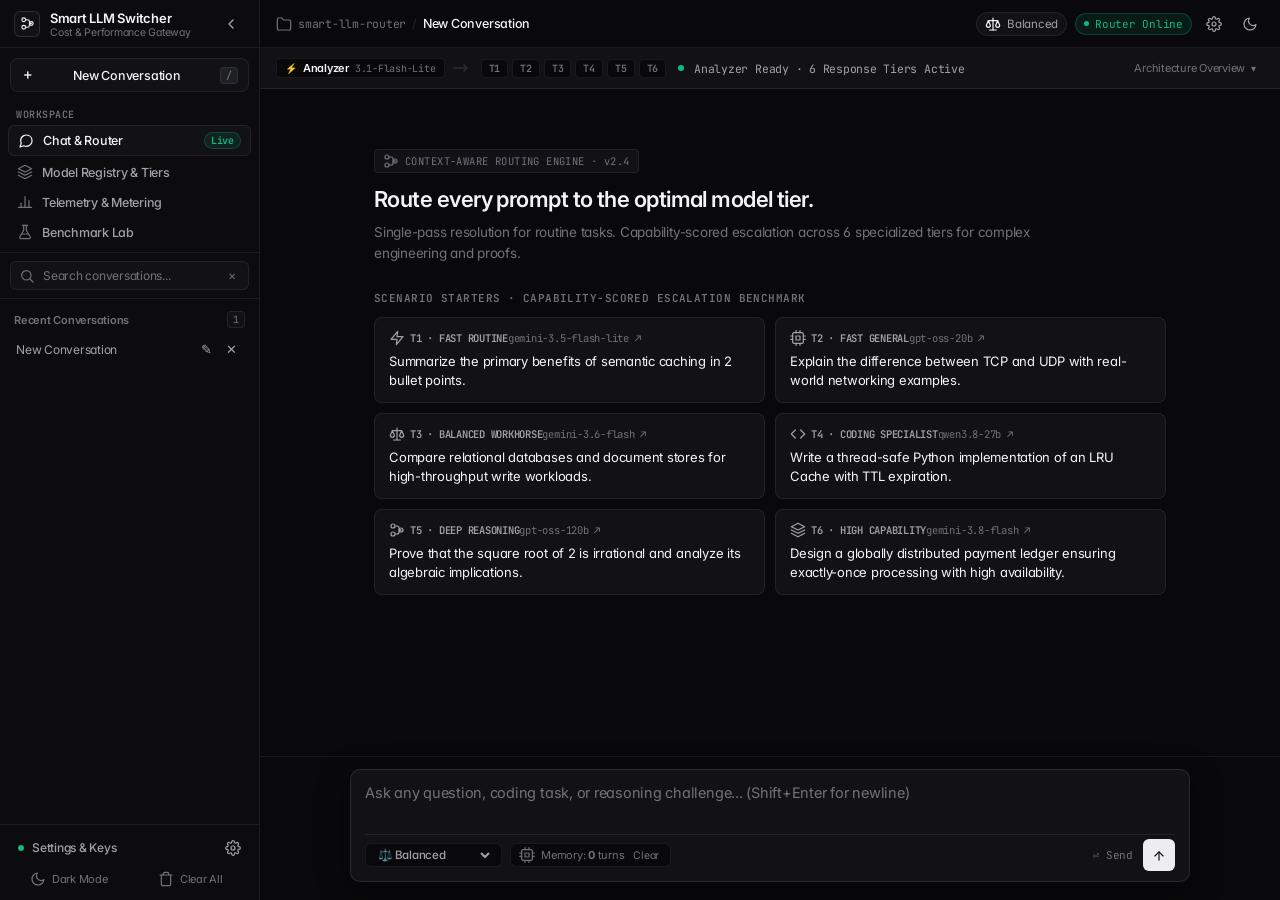
==== commit 0aab51f7: "feat(ui,routing): overhaul frontend to Linear/Cursor design system & integrate adaptive routing - Im" ====
--- a/static/index.html
+++ b/static/index.html
@@ -4,7 +4,10 @@
   <meta charset="UTF-8" />
   <meta name="viewport" content="width=device-width, initial-scale=1.0" />
   <title>Smart LLM Switcher | Context-Aware Cost &amp; Performance Gateway</title>
-  <link rel="icon" href="data:image/svg+xml,<svg xmlns='http://www.w3.org/2000/svg' viewBox='0 0 24 24' fill='none' stroke='%232f81f7' stroke-width='2' stroke-linecap='round' stroke-linejoin='round'><circle cx='6' cy='6' r='3'/><circle cx='6' cy='18' r='3'/><circle cx='18' cy='12' r='3'/><path d='M9 6h3a3 3 0 0 1 3 3v0a3 3 0 0 0 3 3'/><path d='M9 18h3a3 3 0 0 0 3-3v0a3 3 0 0 1 3-3'/></svg>" />
+  <link rel="icon" href="data:image/svg+xml,<svg xmlns='http://www.w3.org/2000/svg' viewBox='0 0 24 24' fill='none' stroke='%23EDEDEF' stroke-width='2' stroke-linecap='round' stroke-linejoin='round'><circle cx='6' cy='6' r='3'/><circle cx='6' cy='18' r='3'/><circle cx='18' cy='12' r='3'/><path d='M9 6h3a3 3 0 0 1 3 3v0a3 3 0 0 0 3 3'/><path d='M9 18h3a3 3 0 0 0 3-3v0a3 3 0 0 1 3-3'/></svg>" />
+  <link rel="preconnect" href="https://fonts.googleapis.com" />
+  <link rel="preconnect" href="https://fonts.gstatic.com" crossorigin />
+  <link href="https://fonts.googleapis.com/css2?family=Inter:wght@400;500;600;700&family=JetBrains+Mono:wght@400;500;600;700&display=swap" rel="stylesheet" />
   <link rel="stylesheet" href="/static/vendor/katex.min.css" />
   <link rel="stylesheet" href="/static/style.css" />
 </head>
@@ -302,9 +305,47 @@
         <section class="view-panel active" id="view-chat">
           <div class="chat-canvas-inner">
             
-            <!-- SLEEK COMPACT ROUTING RIBBON -->
+            <!-- SLEEK 40px HORIZONTAL LIVE ROUTING TOPOLOGY BAR -->
             <div class="architecture-ribbon" id="architecture-pipeline-card">
               <div class="ribbon-bar">
+                
+                <!-- Topology Flow Nodes -->
+                <div class="topology-nodes-group">
+                  <div class="topology-node analyzer" id="pnode-analyzer" title="Analyzer: Gemini 3.1 Flash-Lite (Single-Pass Decision)">
+                    <span class="top-node-icon">⚡</span>
+                    <span class="top-node-label">Analyzer</span>
+                    <span class="top-node-model" id="pnode-analyzer-state">3.1-Flash-Lite</span>
+                  </div>
+
+                  <div class="topology-connector" id="pipeline-flow-connector" title="Dynamic Routing Pipeline">
+                    <svg class="conn-svg" width="20" height="10" viewBox="0 0 20 10" fill="none">
+                      <path d="M0 5h14m-3-3l3 3-3 3" stroke="currentColor" stroke-width="1.5" stroke-linecap="round" stroke-linejoin="round"/>
+                    </svg>
+                  </div>
+
+                  <div class="topology-tiers-flow">
+                    <div class="topology-tier-node rnode-tier" id="pnode-tier_1" data-tier="tier_1" title="Tier 1: Gemini 3.5 Flash-Lite (Fast / Routine)">
+                      <span class="node-tier-num">T1</span>
+                    </div>
+                    <div class="topology-tier-node rnode-tier" id="pnode-tier_2" data-tier="tier_2" title="Tier 2: Groq GPT-OSS 20B (Fast General)">
+                      <span class="node-tier-num">T2</span>
+                    </div>
+                    <div class="topology-tier-node rnode-tier" id="pnode-tier_3" data-tier="tier_3" title="Tier 3: Gemini 3.6 Flash (Balanced Workhorse)">
+                      <span class="node-tier-num">T3</span>
+                    </div>
+                    <div class="topology-tier-node rnode-tier" id="pnode-tier_4" data-tier="tier_4" title="Tier 4: Groq Qwen3.8 27B (Coding Specialist)">
+                      <span class="node-tier-num">T4</span>
+                    </div>
+                    <div class="topology-tier-node rnode-tier" id="pnode-tier_5" data-tier="tier_5" title="Tier 5: Groq GPT-OSS 120B (Deep Reasoning)">
+                      <span class="node-tier-num">T5</span>
+                    </div>
+                    <div class="topology-tier-node rnode-tier" id="pnode-tier_6" data-tier="tier_6" title="Tier 6: Gemini 3.8 Flash (High Capability)">
+                      <span class="node-tier-num">T6</span>
+                    </div>
+                  </div>
+                </div>
+
+                <!-- Live Telemetry Status Pill -->
                 <div class="ribbon-status-group">
                   <span class="status-indicator-dot" id="pipeline-status-dot"></span>
                   <span class="ribbon-status-msg" id="pipeline-status-msg">Analyzer Ready · 6 Response Tiers Active</span>
@@ -313,6 +354,8 @@
                     <span class="esc-text" id="pipeline-escalation-text">Escalated</span>
                   </div>
                 </div>
+
+                <!-- Architecture Overview Toggle Button -->
                 <div class="ribbon-actions">
                   <button type="button" class="btn-ribbon-toggle" id="ribbon-toggle-btn" title="Toggle 6-Tier Architecture Overview">
                     <span>Architecture Overview</span>
@@ -323,104 +366,56 @@
 
               <!-- Collapsible Tiers Drawer -->
               <div class="ribbon-drawer collapsed" id="ribbon-drawer">
-                <div class="ribbon-flow-grid">
-                  <!-- Analyzer Node -->
-                  <div class="ribbon-node analyzer" id="pnode-analyzer">
-                    <div class="rnode-tag">ANALYZER</div>
-                    <div class="rnode-title">Gemini 3.1 Flash-Lite</div>
-                    <div class="rnode-sub" id="pnode-analyzer-state">Single-Pass Decision</div>
-                  </div>
-
-                  <div class="ribbon-flow-arrow" id="pipeline-flow-connector">➔</div>
-
-                  <!-- 6 Tiers Grid -->
-                  <div class="ribbon-tiers-grid">
-                    <div class="rnode-tier" id="pnode-tier_1" data-tier="tier_1">
-                      <div class="rnode-tier-head">
-                        <span class="tier-tag t1">T1</span>
-                        <span class="prov-tag gemini">Gemini</span>
-                      </div>
-                      <div class="rnode-tier-name">Gemini 3.5 Flash-Lite</div>
-                      <div class="rnode-tier-role">Fast / Routine</div>
-                    </div>
-                    <div class="rnode-tier" id="pnode-tier_2" data-tier="tier_2">
-                      <div class="rnode-tier-head">
-                        <span class="tier-tag t2">T2</span>
-                        <span class="prov-tag groq">Groq</span>
-                      </div>
-                      <div class="rnode-tier-name">GPT-OSS 20B</div>
-                      <div class="rnode-tier-role">Fast General</div>
-                    </div>
-                    <div class="rnode-tier" id="pnode-tier_3" data-tier="tier_3">
-                      <div class="rnode-tier-head">
-                        <span class="tier-tag t3">T3</span>
-                        <span class="prov-tag gemini">Gemini</span>
-                      </div>
-                      <div class="rnode-tier-name">Gemini 3.6 Flash</div>
-                      <div class="rnode-tier-role">Balanced Workhorse</div>
-                    </div>
-                    <div class="rnode-tier" id="pnode-tier_4" data-tier="tier_4">
-                      <div class="rnode-tier-head">
-                        <span class="tier-tag t4">T4</span>
-                        <span class="prov-tag groq">Groq</span>
-                      </div>
-                      <div class="rnode-tier-name">Qwen3.8 27B</div>
-                      <div class="rnode-tier-role">Coding Specialist</div>
-                    </div>
-                    <div class="rnode-tier" id="pnode-tier_5" data-tier="tier_5">
-                      <div class="rnode-tier-head">
-                        <span class="tier-tag t5">T5</span>
-                        <span class="prov-tag groq">Groq</span>
-                      </div>
-                      <div class="rnode-tier-name">GPT-OSS 120B</div>
-                      <div class="rnode-tier-role">Deep Reasoning</div>
-                    </div>
-                    <div class="rnode-tier" id="pnode-tier_6" data-tier="tier_6">
-                      <div class="rnode-tier-head">
-                        <span class="tier-tag t6">T6</span>
-                        <span class="prov-tag gemini">Gemini</span>
-                      </div>
-                      <div class="rnode-tier-name">Gemini 3.8 Flash</div>
-                      <div class="rnode-tier-role">High Capability</div>
-                    </div>
-                  </div>
-                </div>
-              </div>
-            </div>
-
-            <!-- Chat Messages Container -->
+                <div class="drawer-detail-grid">
+                  <div class="drawer-tier-spec">
+                    <div class="dts-tag">ANALYZER</div>
+                    <div class="dts-name">Gemini 3.1 Flash-Lite</div>
+                    <div class="dts-desc">Real-time triage, intent detection &amp; single-pass self-answering</div>
+                  </div>
+                  <div class="drawer-tier-spec">
+                    <div class="dts-tag t1">TIER 1 · ROUTINE</div>
+                    <div class="dts-name">Gemini 3.5 Flash-Lite</div>
+                    <div class="dts-desc">Fast classification, summaries &amp; routine requests</div>
+                  </div>
+                  <div class="drawer-tier-spec">
+                    <div class="dts-tag t2">TIER 2 · GENERAL</div>
+                    <div class="dts-name">Groq GPT-OSS 20B</div>
+                    <div class="dts-desc">High token velocity general chat &amp; low latency tasks</div>
+                  </div>
+                  <div class="drawer-tier-spec">
+                    <div class="dts-tag t3">TIER 3 · BALANCED</div>
+                    <div class="dts-name">Gemini 3.6 Flash</div>
+                    <div class="dts-desc">Balanced performance for multi-domain problem solving</div>
+                  </div>
+                  <div class="drawer-tier-spec">
+                    <div class="dts-tag t4">TIER 4 · CODING</div>
+                    <div class="dts-name">Groq Qwen3.8 27B</div>
+                    <div class="dts-desc">Algorithmic coding, debugging &amp; syntax generation</div>
+                  </div>
+                  <div class="drawer-tier-spec">
+                    <div class="dts-tag t5">TIER 5 · REASONING</div>
+                    <div class="dts-name">Groq GPT-OSS 120B</div>
+                    <div class="dts-desc">Deep chain-of-thought, mathematical proofs &amp; logic</div>
+                  </div>
+                  <div class="drawer-tier-spec">
+                    <div class="dts-tag t6">TIER 6 · HIGH CAPABILITY</div>
+                    <div class="dts-name">Gemini 3.8 Flash</div>
+                    <div class="dts-desc">Frontier-grade synthesis, complex architectural analysis</div>
+                  </div>
+                </div>
+              </div>
+            </div>
+
+            <!-- Chat Messages Container (Only Middle Container Scrolls) -->
             <div class="chat-messages" id="chat-messages">
               <!-- Dynamically populated by app.js (Welcome Hero or Conversation turns) -->
             </div>
 
-            <!-- Floating Prompt Composer -->
+            <!-- Permanently Anchored Monolithic Prompt Composer Dock -->
             <div class="composer-container">
               <form class="composer-card" id="composer-form">
                 
-                <!-- Composer Top Bar Controls -->
-                <div class="composer-topbar">
-                  <div class="strategy-selector-wrapper">
-                    <label for="strategy-select" class="strategy-label">Strategy:</label>
-                    <div class="select-styled-wrap">
-                      <select id="strategy-select" class="strategy-select">
-                        <option value="balanced" selected>Balanced (Quality &amp; Cost)</option>
-                        <option value="lowest_cost">Lowest Cost (Budget First)</option>
-                        <option value="fastest">Fastest (Lowest Latency)</option>
-                        <option value="highest_quality">Highest Quality (Frontier)</option>
-                      </select>
-                    </div>
-                  </div>
-
-                  <div class="composer-topbar-right">
-                    <div class="context-pill" id="context-pill" title="Conversation Memory Window">
-                      <span class="context-icon"><svg class="icon-sym" aria-hidden="true"><use href="#i-cpu"/></svg></span>
-                      <span>Memory: <strong id="context-turn-count">0</strong> turns</span>
-                      <button type="button" class="btn-clear-context" id="clear-context-btn" title="Reset Conversation Memory">Clear</button>
-                    </div>
-                  </div>
-                </div>
-
-                <!-- Textarea and Action Button Row -->
+                <!-- Textarea Row at Top of Composer Dock -->
                 <div class="composer-input-row">
                   <textarea 
                     id="query-input" 
@@ -429,16 +424,38 @@
                     placeholder="Ask any question, coding task, or reasoning challenge... (Shift+Enter for newline)"
                     required
                   ></textarea>
-
-                  <!-- Send / Stop Button -->
-                  <button type="submit" id="send-stop-btn" class="btn-send-stop" title="Send Message (Enter)">
-                    <span class="btn-icon-inner" id="send-btn-icon"><svg class="icon-sym" aria-hidden="true"><use href="#i-arrow-up"/></svg></span>
-                  </button>
-                </div>
-
-                <div class="composer-bottom-bar">
-                  <span class="composer-hint">Press <kbd>Enter</kbd> to send · <kbd>Shift + Enter</kbd> for new line · Live multi-tier switching &amp; adaptive quality check</span>
-                </div>
+                </div>
+
+                <!-- Integrated Bottom Action Toolbar Inside Composer Dock -->
+                <div class="composer-action-toolbar">
+                  <div class="composer-toolbar-left">
+                    <div class="strategy-selector-wrapper">
+                      <div class="select-styled-wrap">
+                        <select id="strategy-select" class="strategy-select" title="Active Routing Strategy">
+                          <option value="balanced" selected>⚖️ Balanced</option>
+                          <option value="lowest_cost">🪙 Lowest Cost</option>
+                          <option value="fastest">⚡ Fastest</option>
+                          <option value="highest_quality">✨ Highest Quality</option>
+                        </select>
+                      </div>
+                    </div>
+
+                    <div class="context-pill" id="context-pill" title="Conversation Memory Window">
+                      <span class="context-icon"><svg class="icon-sym" aria-hidden="true"><use href="#i-cpu"/></svg></span>
+                      <span>Memory: <strong id="context-turn-count">0</strong> turns</span>
+                      <button type="button" class="btn-clear-context" id="clear-context-btn" title="Reset Conversation Memory">Clear</button>
+                    </div>
+                  </div>
+
+                  <div class="composer-toolbar-right">
+                    <span class="kbd-hint"><kbd>⏎</kbd> Send</span>
+                    <!-- Send / Stop Button (High-Contrast 32px x 32px) -->
+                    <button type="submit" id="send-stop-btn" class="btn-send-stop" title="Send Message (Enter)">
+                      <span class="btn-icon-inner" id="send-btn-icon"><svg class="icon-sym" aria-hidden="true"><use href="#i-arrow-up"/></svg></span>
+                    </button>
+                  </div>
+                </div>
+
               </form>
             </div>
 
--- a/static/style.css
+++ b/static/style.css
@@ -1,211 +1,254 @@
 /* ============================================================
-   Smart LLM Switcher - Clean Developer Design System
-   Inspired by Antigravity 2.0 · Humanized UI/UX
-   Dual Theme (Dark / Light) · High Legibility · Zero AI Fluff
+   Smart LLM Switcher — Series-B Developer Startup Design System
+   Inspired by Linear / Vercel / Cursor · Carbon & Zinc Monochrome
+   Precision 1px Hairlines · JetBrains Mono Telemetry · Tabular Numbers
    ============================================================ */
 
+@import url('https://fonts.googleapis.com/css2?family=Inter:wght@400;500;600;700&family=JetBrains+Mono:wght@400;500;600;700&display=swap');
+
 /* ------------------------------------------------------------
-   1. Design Tokens & Theme Variables
+   1. Design Tokens & Semantic Variables
    ------------------------------------------------------------ */
-:root {
-  /* Common Geometry & Typography */
-  --font-sans: system-ui, -apple-system, BlinkMacSystemFont, 'Segoe UI', Roboto, 'Helvetica Neue', Arial, sans-serif;
-  --font-mono: ui-monospace, 'SF Mono', 'Cascadia Code', 'JetBrains Mono', Menlo, Consolas, monospace;
-
-  --sidebar-width: 264px;
-  --header-height: 52px;
-  --composer-max-width: 820px;
+:root, [data-theme="dark"] {
+  /* Carbon & Zinc Monochrome Palette */
+  --bg-app: #09090B;             /* Primary Canvas */
+  --bg-sidebar: #0C0C0F;         /* Elevated Sidebar Surface */
+  --bg-surface: #121216;         /* Card & Composer Surface */
+  --bg-surface-hover: #18181D;   /* Interactive Hover State */
+  --bg-surface-active: #1F1F26;  /* Active Selection State */
+  --bg-surface-elevated: #16161B;/* Elevated Bento / Modal Surface */
+  --bg-glass: rgba(18, 18, 22, 0.85);
+
+  /* Hairline Borders */
+  --border-subtle: rgba(255, 255, 255, 0.07);
+  --border-mid: rgba(255, 255, 255, 0.12);
+  --border-focus: rgba(255, 255, 255, 0.22);
+  --border-active: #6366F1;
+
+  /* Typography Colors */
+  --text-primary: #F4F4F6;       /* Crisp Alabaster White */
+  --text-secondary: #A1A1AA;     /* Balanced Neutral Zinc Grey */
+  --text-muted: #71717A;         /* Muted Metadata & Technical Labels */
+  --text-code: #EDEDEF;
+
+  /* Monochrome High-Contrast Accent (Cursor / Vercel) */
+  --accent-primary: #EDEDEF;
+  --accent-primary-text: #09090B;
+  --accent-primary-hover: #FFFFFF;
+
+  /* Semantic Signal Accents */
+  --signal-emerald: #10B981;
+  --signal-emerald-bg: rgba(16, 185, 129, 0.10);
+  --signal-emerald-border: rgba(16, 185, 129, 0.25);
+
+  --signal-indigo: #6366F1;
+  --signal-indigo-bg: rgba(99, 102, 241, 0.10);
+  --signal-indigo-border: rgba(99, 102, 241, 0.28);
+
+  --signal-amber: #F59E0B;
+  --signal-amber-bg: rgba(245, 158, 11, 0.10);
+  --signal-amber-border: rgba(245, 158, 11, 0.28);
+
+  --signal-red: #EF4444;
+  --signal-red-bg: rgba(239, 68, 68, 0.10);
+  --signal-red-border: rgba(239, 68, 68, 0.28);
+
+  /* Typography Stacks */
+  --font-sans: 'Inter', -apple-system, BlinkMacSystemFont, 'Segoe UI', Roboto, Helvetica, Arial, sans-serif;
+  --font-mono: 'JetBrains Mono', 'SF Mono', Menlo, Consolas, Monaco, monospace;
+
+  /* Dimensions & Geometry */
+  --sidebar-width: 260px;
+  --header-height: 48px;
+  --topology-height: 40px;
+  --composer-max-width: 840px;
 
   --radius-xs: 4px;
   --radius-sm: 6px;
   --radius-md: 8px;
-  --radius-lg: 12px;
-  --radius-xl: 16px;
+  --radius-lg: 10px;
+  --radius-xl: 14px;
   --radius-full: 9999px;
 
-  /* Functional Accents */
-  --accent-blue: #2f81f7;
-  --accent-blue-hover: #1f6feb;
-  --accent-blue-subtle: rgba(47, 129, 247, 0.12);
-
-  --accent-green: #238636;
-  --accent-green-bright: #3fb950;
-  --accent-green-subtle: rgba(35, 134, 54, 0.15);
-
-  --accent-amber: #d29922;
-  --accent-amber-subtle: rgba(210, 153, 34, 0.15);
-
-  --accent-red: #da3633;
-  --accent-red-subtle: rgba(218, 54, 51, 0.15);
-
-  --accent-purple: #8957e5;
-  --accent-purple-subtle: rgba(137, 87, 229, 0.15);
-
-  --accent-orange: #ea580c;
-  --accent-orange-subtle: rgba(234, 88, 12, 0.15);
+  /* Elevation Shadows */
+  --shadow-sm: 0 1px 2px rgba(0, 0, 0, 0.4);
+  --shadow-md: 0 4px 16px rgba(0, 0, 0, 0.45);
+  --shadow-lg: 0 8px 32px rgba(0, 0, 0, 0.55);
+  --shadow-composer: 0 12px 36px rgba(0, 0, 0, 0.6);
 
   /* Transitions */
-  --transition-fast: 0.12s ease;
-  --transition-normal: 0.2s ease;
-}
-
-/* Dark Theme (Default) — Clean Graphite / Obsidian Developer Workspace */
-[data-theme="dark"], :root {
-  --bg-app: #0d1117;
-  --bg-sidebar: #090d13;
-  --bg-sidebar-hover: #161b22;
-  --bg-canvas: #0d1117;
-  --bg-card: #161b22;
-  --bg-card-alt: #1b212a;
-  --bg-card-hover: #21262d;
-  --bg-input: #161b22;
-  --bg-input-focus: #1b212a;
-  --bg-composer: #161b22;
-  --bg-drawer: #12161f;
-  --bg-code-block: #090d13;
-  --bg-code-header: #131821;
-  --bg-table-stripe: rgba(255, 255, 255, 0.02);
-
-  --border-subtle: #21262d;
-  --border-mid: #30363d;
-  --border-active: #2f81f7;
-
-  --text-primary: #f0f6fc;
-  --text-secondary: #8b949e;
-  --text-muted: #6e7681;
-  --text-code: #e6edf3;
-
-  --shadow-sm: 0 1px 2px rgba(0, 0, 0, 0.3);
-  --shadow-md: 0 4px 12px rgba(0, 0, 0, 0.4);
-  --shadow-lg: 0 12px 28px rgba(0, 0, 0, 0.5);
-
-  --scrollbar-thumb: #21262d;
-  --scrollbar-thumb-hover: #30363d;
-}
-
-/* Light Theme — Crisp Developer Studio Surfaces */
+  --transition-fast: 0.12s cubic-bezier(0.16, 1, 0.3, 1);
+  --transition-normal: 0.2s cubic-bezier(0.16, 1, 0.3, 1);
+}
+
+/* Light Theme — Crisp High-Contrast Monochrome */
 [data-theme="light"] {
-  --bg-app: #f6f8fa;
-  --bg-sidebar: #f0f2f5;
-  --bg-sidebar-hover: #e6e8eb;
-  --bg-canvas: #ffffff;
-  --bg-card: #ffffff;
-  --bg-card-alt: #f6f8fa;
-  --bg-card-hover: #f0f2f5;
-  --bg-input: #ffffff;
-  --bg-input-focus: #f6f8fa;
-  --bg-composer: #ffffff;
-  --bg-drawer: #f6f8fa;
-  --bg-code-block: #1f242c;
-  --bg-code-header: #282f3a;
-  --bg-table-stripe: rgba(0, 0, 0, 0.02);
-
-  --border-subtle: #d0d7de;
-  --border-mid: #afb8c1;
-  --border-active: #0969da;
-
-  --text-primary: #1f2328;
-  --text-secondary: #57606a;
-  --text-muted: #8c959f;
-  --text-code: #1f2328;
-
-  --shadow-sm: 0 1px 2px rgba(31, 35, 40, 0.08);
-  --shadow-md: 0 4px 12px rgba(31, 35, 40, 0.12);
-  --shadow-lg: 0 12px 28px rgba(31, 35, 40, 0.16);
-
-  --scrollbar-thumb: #d0d7de;
-  --scrollbar-thumb-hover: #afb8c1;
+  --bg-app: #FAFAFA;
+  --bg-sidebar: #F4F4F5;
+  --bg-surface: #FFFFFF;
+  --bg-surface-hover: #F4F4F5;
+  --bg-surface-active: #E4E4E7;
+  --bg-surface-elevated: #FFFFFF;
+  --bg-glass: rgba(255, 255, 255, 0.85);
+
+  --border-subtle: rgba(0, 0, 0, 0.08);
+  --border-mid: rgba(0, 0, 0, 0.14);
+  --border-focus: rgba(0, 0, 0, 0.3);
+  --border-active: #4F46E5;
+
+  --text-primary: #09090B;
+  --text-secondary: #52525B;
+  --text-muted: #71717A;
+  --text-code: #18181B;
+
+  --accent-primary: #09090B;
+  --accent-primary-text: #FFFFFF;
+  --accent-primary-hover: #18181B;
+
+  --signal-emerald: #059669;
+  --signal-emerald-bg: rgba(5, 150, 105, 0.10);
+  --signal-emerald-border: rgba(5, 150, 105, 0.25);
+
+  --signal-indigo: #4F46E5;
+  --signal-indigo-bg: rgba(79, 70, 229, 0.10);
+  --signal-indigo-border: rgba(79, 70, 229, 0.25);
+
+  --signal-amber: #D97706;
+  --signal-amber-bg: rgba(217, 119, 6, 0.10);
+  --signal-amber-border: rgba(217, 119, 6, 0.25);
+
+  --signal-red: #DC2626;
+  --signal-red-bg: rgba(220, 38, 38, 0.10);
+  --signal-red-border: rgba(220, 38, 38, 0.25);
+
+  --shadow-sm: 0 1px 2px rgba(0, 0, 0, 0.05);
+  --shadow-md: 0 4px 12px rgba(0, 0, 0, 0.08);
+  --shadow-lg: 0 8px 24px rgba(0, 0, 0, 0.12);
+  --shadow-composer: 0 8px 30px rgba(0, 0, 0, 0.12);
 }
 
 /* ------------------------------------------------------------
-   2. Reset & Global Styles
+   2. Viewport Lock & Global Typography Rules
    ------------------------------------------------------------ */
 *, *::before, *::after {
   box-sizing: border-box;
+}
+
+html, body {
+  height: 100dvh;
+  width: 100vw;
+  max-height: 100dvh;
+  max-width: 100vw;
+  overflow: hidden !important;
   margin: 0;
   padding: 0;
-}
-
-html, body {
-  height: 100%;
+  background-color: var(--bg-app);
+  color: var(--text-primary);
   font-family: var(--font-sans);
-  background-color: var(--bg-app);
-  color: var(--text-primary);
-  font-size: 14px;
-  line-height: 1.5;
+  font-feature-settings: "cv02", "cv03", "cv04", "cv11";
+  letter-spacing: -0.015em;
   -webkit-font-smoothing: antialiased;
   -moz-osx-font-smoothing: grayscale;
-}
-
-button {
+  overscroll-behavior: none;
+}
+
+button, input, textarea, select {
   font-family: inherit;
-  font-size: inherit;
+  font-feature-settings: inherit;
+  letter-spacing: inherit;
+  border: none;
+  background: none;
+  outline: none;
   color: inherit;
-  background: none;
-  border: none;
-  cursor: pointer;
-  outline: none;
-}
-
-input, textarea, select {
-  font-family: inherit;
-  font-size: inherit;
+}
+
+a {
   color: inherit;
-  background: none;
-  border: none;
-  outline: none;
-}
-
-kbd {
+  text-decoration: none;
+}
+
+/* ------------------------------------------------------------
+   3. Ultra-Minimal Dark Micro-Scrollbars (Never Native White)
+   ------------------------------------------------------------ */
+* {
+  scrollbar-width: thin;
+  scrollbar-color: rgba(255, 255, 255, 0.12) transparent;
+}
+
+[data-theme="light"] * {
+  scrollbar-color: rgba(0, 0, 0, 0.16) transparent;
+}
+
+::-webkit-scrollbar {
+  width: 5px;
+  height: 5px;
+}
+
+::-webkit-scrollbar-track {
+  background: transparent;
+}
+
+::-webkit-scrollbar-thumb {
+  background: rgba(255, 255, 255, 0.12);
+  border-radius: 9999px;
+  transition: background var(--transition-fast);
+}
+
+[data-theme="light"] ::-webkit-scrollbar-thumb {
+  background: rgba(0, 0, 0, 0.16);
+}
+
+::-webkit-scrollbar-thumb:hover {
+  background: rgba(255, 255, 255, 0.25);
+}
+
+[data-theme="light"] ::-webkit-scrollbar-thumb:hover {
+  background: rgba(0, 0, 0, 0.3);
+}
+
+/* Monospace Class Utility */
+.font-mono, code, pre, kbd, samp {
+  font-family: var(--font-mono) !important;
+  font-variant-numeric: tabular-nums !important;
+  letter-spacing: -0.02em;
+}
+
+.icon-sym {
   display: inline-block;
-  padding: 1px 5px;
-  font-size: 11px;
-  font-family: var(--font-mono);
-  background-color: var(--bg-card-alt);
-  border: 1px solid var(--border-mid);
-  border-radius: var(--radius-xs);
-  color: var(--text-secondary);
-}
-
-code {
-  font-family: var(--font-mono);
-  font-size: 0.9em;
-}
-
-.icon-sym {
   width: 16px;
   height: 16px;
-  display: inline-block;
   vertical-align: middle;
 }
 
-.hidden {
-  display: none !important;
-}
-
 /* ------------------------------------------------------------
-   3. App Shell Layout
+   4. App-Shell Rigid Layout Lock
    ------------------------------------------------------------ */
 .app-layout {
   display: flex;
-  height: 100vh;
+  flex-direction: row;
+  height: 100dvh;
   width: 100vw;
   overflow: hidden;
-}
-
-/* ------------------------------------------------------------
-   4. Sidebar
-   ------------------------------------------------------------ */
+  position: relative;
+  background-color: var(--bg-app);
+}
+
+/* ============================================================
+   5. Rigid Left Sidebar Architecture
+   ============================================================ */
 .sidebar {
   width: var(--sidebar-width);
   min-width: var(--sidebar-width);
-  height: 100%;
+  max-width: var(--sidebar-width);
+  height: 100dvh;
+  display: flex;
+  flex-direction: column;
+  overflow: hidden;
+  flex-shrink: 0;
   background-color: var(--bg-sidebar);
   border-right: 1px solid var(--border-subtle);
-  display: flex;
-  flex-direction: column;
+  z-index: 40;
   transition: width var(--transition-normal), min-width var(--transition-normal), transform var(--transition-normal);
-  z-index: 100;
 }
 
 .sidebar.collapsed {
@@ -214,6 +257,7 @@
   transform: translateX(-100%);
 }
 
+/* Sidebar Top Container — NEVER MOVES OR SHIFTS */
 .sidebar-header {
   height: var(--header-height);
   padding: 0 14px;
@@ -221,6 +265,7 @@
   align-items: center;
   justify-content: space-between;
   border-bottom: 1px solid var(--border-subtle);
+  flex-shrink: 0;
 }
 
 .brand {
@@ -230,42 +275,39 @@
 }
 
 .logo-icon {
-  width: 28px;
-  height: 28px;
+  width: 26px;
+  height: 26px;
   border-radius: var(--radius-sm);
-  background-color: var(--bg-card);
+  background-color: var(--bg-surface);
   border: 1px solid var(--border-mid);
   display: flex;
   align-items: center;
   justify-content: center;
-  color: var(--accent-blue);
-}
+  color: var(--text-primary);
+}
+
 .logo-icon .icon-sym {
-  width: 17px;
-  height: 17px;
+  width: 15px;
+  height: 15px;
 }
 
 .brand-text {
   display: flex;
   flex-direction: column;
-}
-
-.brand-title-row {
-  display: flex;
-  align-items: center;
-  gap: 6px;
 }
 
 .brand-title {
   font-weight: 600;
-  font-size: 13.5px;
-  letter-spacing: -0.2px;
-  color: var(--text-primary);
+  font-size: 13px;
+  letter-spacing: -0.02em;
+  color: var(--text-primary);
+  line-height: 1.2;
 }
 
 .brand-tagline {
-  font-size: 11px;
-  color: var(--text-muted);
+  font-size: 10.5px;
+  color: var(--text-muted);
+  line-height: 1.2;
 }
 
 .btn-icon {
@@ -276,91 +318,98 @@
   align-items: center;
   justify-content: center;
   color: var(--text-secondary);
-  transition: background var(--transition-fast), color var(--transition-fast);
+  cursor: pointer;
+  transition: all var(--transition-fast);
 }
 
 .btn-icon:hover {
-  background-color: var(--bg-sidebar-hover);
-  color: var(--text-primary);
-}
-
-/* Sidebar Actions */
+  background-color: var(--bg-surface-hover);
+  color: var(--text-primary);
+}
+
+/* Action: New Conversation */
 .sidebar-actions {
-  padding: 12px 12px 8px;
+  padding: 10px 10px 6px;
+  flex-shrink: 0;
 }
 
 .btn-new-chat {
   width: 100%;
-  height: 36px;
+  height: 34px;
   display: flex;
   align-items: center;
   justify-content: space-between;
-  padding: 0 12px;
-  background-color: var(--bg-card);
-  border: 1px solid var(--border-mid);
+  padding: 0 10px;
+  background-color: var(--bg-surface);
+  border: 1px solid var(--border-subtle);
   border-radius: var(--radius-md);
+  font-size: 12.5px;
+  font-weight: 500;
+  color: var(--text-primary);
+  cursor: pointer;
+  transition: all var(--transition-fast);
+}
+
+.btn-new-chat:hover {
+  background-color: var(--bg-surface-hover);
+  border-color: var(--border-focus);
+}
+
+.plus-icon {
   font-size: 13px;
-  font-weight: 500;
-  color: var(--text-primary);
-  transition: all var(--transition-fast);
-}
-
-.btn-new-chat:hover {
-  background-color: var(--bg-card-hover);
-  border-color: var(--border-active);
-}
-
-.plus-icon {
-  font-size: 14px;
-  color: var(--accent-blue);
   font-weight: 600;
+  color: var(--text-primary);
 }
 
 .kbd-badge {
-  font-size: 11px;
+  font-size: 10px;
+  font-family: var(--font-mono);
   padding: 1px 5px;
-  background: var(--bg-card-alt);
+  background: var(--bg-surface-active);
   border: 1px solid var(--border-subtle);
   border-radius: var(--radius-xs);
   color: var(--text-muted);
 }
 
-/* Navigation Section */
+/* Sidebar Workspace Nav */
 .sidebar-nav-section {
   padding: 6px 8px;
   display: flex;
   flex-direction: column;
   gap: 2px;
   border-bottom: 1px solid var(--border-subtle);
+  flex-shrink: 0;
 }
 
 .nav-section-label {
-  font-size: 10.5px;
+  font-size: 10px;
   font-weight: 600;
-  color: var(--text-muted);
-  letter-spacing: 0.5px;
-  padding: 4px 8px;
+  font-family: var(--font-mono);
+  color: var(--text-muted);
+  letter-spacing: 0.05em;
+  padding: 4px 8px 2px;
 }
 
 .sidebar-nav-item {
   display: flex;
   align-items: center;
-  gap: 10px;
-  padding: 7px 10px;
+  gap: 9px;
+  padding: 6px 9px;
   border-radius: var(--radius-sm);
-  font-size: 13px;
+  font-size: 12.5px;
   font-weight: 500;
   color: var(--text-secondary);
+  cursor: pointer;
   transition: all var(--transition-fast);
 }
 
 .sidebar-nav-item:hover {
-  background-color: var(--bg-sidebar-hover);
+  background-color: var(--bg-surface-hover);
   color: var(--text-primary);
 }
 
 .sidebar-nav-item.active {
-  background-color: var(--bg-card);
+  background-color: var(--bg-surface);
   color: var(--text-primary);
   border: 1px solid var(--border-subtle);
 }
@@ -372,25 +421,29 @@
 }
 
 .sidebar-nav-item.active .nav-icon {
-  color: var(--accent-blue);
+  color: var(--text-primary);
 }
 
 .nav-badge {
   margin-left: auto;
-  font-size: 10.5px;
+  font-size: 10px;
   font-weight: 600;
+  font-family: var(--font-mono);
   padding: 1px 6px;
   border-radius: var(--radius-full);
 }
 
 .nav-badge.pulse {
-  background-color: var(--accent-green-subtle);
-  color: var(--accent-green-bright);
-}
-
-/* Session Search */
+  background-color: var(--signal-emerald-bg);
+  color: var(--signal-emerald);
+  border: 1px solid var(--signal-emerald-border);
+}
+
+/* Session Search Input — LOCKED AT TOP */
 .sidebar-search {
-  padding: 8px 12px;
+  padding: 8px 10px;
+  flex-shrink: 0;
+  border-bottom: 1px solid var(--border-subtle);
 }
 
 .search-input-wrap {
@@ -398,13 +451,19 @@
   align-items: center;
   gap: 6px;
   padding: 5px 8px;
-  background-color: var(--bg-card);
+  background-color: var(--bg-surface);
   border: 1px solid var(--border-subtle);
   border-radius: var(--radius-sm);
+  transition: border-color var(--transition-fast);
+}
+
+.search-input-wrap:focus-within {
+  border-color: var(--border-focus);
 }
 
 .search-input-wrap .search-icon {
   color: var(--text-muted);
+  display: flex;
 }
 
 .search-input-wrap input {
@@ -418,15 +477,23 @@
 }
 
 .btn-clear-search {
-  font-size: 11px;
-  color: var(--text-muted);
-}
-
-/* Sessions List */
+  font-size: 10px;
+  color: var(--text-muted);
+  cursor: pointer;
+  padding: 2px 4px;
+}
+
+.btn-clear-search:hover {
+  color: var(--text-primary);
+}
+
+/* Scrollable Recent Conversations List — ONLY THIS SCROLLS */
 .sidebar-sessions-section {
-  flex: 1;
+  flex: 1 1 0px;
+  min-height: 0;
   overflow-y: auto;
-  padding: 6px 8px;
+  overflow-x: hidden;
+  padding: 8px 8px;
   display: flex;
   flex-direction: column;
 }
@@ -435,7 +502,8 @@
   display: flex;
   justify-content: space-between;
   align-items: center;
-  padding: 4px 8px 6px;
+  padding: 4px 6px 6px;
+  flex-shrink: 0;
 }
 
 .sessions-label {
@@ -445,10 +513,11 @@
 }
 
 .sessions-count {
-  font-size: 10.5px;
-  font-family: var(--font-mono);
-  color: var(--text-muted);
-  background: var(--bg-card);
+  font-size: 10px;
+  font-family: var(--font-mono);
+  color: var(--text-muted);
+  background: var(--bg-surface);
+  border: 1px solid var(--border-subtle);
   padding: 1px 5px;
   border-radius: var(--radius-xs);
 }
@@ -463,89 +532,86 @@
   display: flex;
   align-items: center;
   justify-content: space-between;
-  padding: 7px 10px;
+  padding: 6px 8px;
   border-radius: var(--radius-sm);
-  font-size: 12.5px;
+  font-size: 12px;
   color: var(--text-secondary);
   cursor: pointer;
   transition: all var(--transition-fast);
+  user-select: none;
 }
 
 .session-item:hover {
-  background-color: var(--bg-sidebar-hover);
+  background-color: var(--bg-surface-hover);
   color: var(--text-primary);
 }
 
 .session-item.active {
-  background-color: var(--bg-card);
+  background-color: var(--bg-surface);
   color: var(--text-primary);
   border: 1px solid var(--border-subtle);
 }
 
-.session-item-title {
-  flex: 1;
+.session-title {
+  white-space: nowrap;
   overflow: hidden;
   text-overflow: ellipsis;
-  white-space: nowrap;
-}
-
-.session-item-actions {
-  display: none;
+  flex: 1;
+}
+
+.session-delete-btn {
+  opacity: 0;
+  color: var(--text-muted);
+  font-size: 11px;
+  padding: 2px 4px;
+  border-radius: var(--radius-xs);
+  transition: opacity var(--transition-fast), color var(--transition-fast);
+}
+
+.session-item:hover .session-delete-btn {
+  opacity: 1;
+}
+
+.session-delete-btn:hover {
+  color: var(--signal-red);
+}
+
+.no-sessions-msg {
+  padding: 18px 8px;
+  font-size: 12px;
+  color: var(--text-muted);
+  text-align: center;
+}
+
+/* Sidebar Footer — PINNED AT BOTTOM */
+.sidebar-footer {
+  flex-shrink: 0;
+  margin-top: auto;
+  border-top: 1px solid var(--border-subtle);
+  background: var(--bg-sidebar);
+  padding: 8px 10px;
+  display: flex;
+  flex-direction: column;
   gap: 4px;
-}
-
-.session-item:hover .session-item-actions {
-  display: flex;
-}
-
-.btn-session-action {
-  width: 20px;
-  height: 20px;
-  display: flex;
-  align-items: center;
-  justify-content: center;
-  border-radius: var(--radius-xs);
-  color: var(--text-muted);
-}
-
-.btn-session-action:hover {
-  background-color: var(--bg-card-alt);
-  color: var(--text-primary);
-}
-
-.btn-session-action.delete:hover {
-  color: var(--accent-red);
-}
-
-/* Sidebar Footer */
-.sidebar-footer {
-  padding: 8px 10px;
-  border-top: 1px solid var(--border-subtle);
-  display: flex;
-  flex-direction: column;
-  gap: 6px;
 }
 
 .sidebar-footer-btn {
   width: 100%;
-  height: 32px;
   display: flex;
   align-items: center;
   justify-content: space-between;
-  padding: 0 10px;
-  background-color: var(--bg-card);
-  border: 1px solid var(--border-subtle);
+  padding: 6px 8px;
   border-radius: var(--radius-sm);
   font-size: 12px;
   font-weight: 500;
   color: var(--text-secondary);
+  cursor: pointer;
   transition: all var(--transition-fast);
 }
 
 .sidebar-footer-btn:hover {
-  background-color: var(--bg-card-hover);
-  color: var(--text-primary);
-  border-color: var(--border-mid);
+  background-color: var(--bg-surface-hover);
+  color: var(--text-primary);
 }
 
 .footer-btn-left {
@@ -555,60 +621,72 @@
 }
 
 .status-dot-indicator {
-  width: 7px;
-  height: 7px;
+  width: 6px;
+  height: 6px;
   border-radius: var(--radius-full);
-  background-color: var(--accent-green-bright);
+  background-color: var(--signal-emerald);
 }
 
 .status-dot-indicator.warning {
-  background-color: var(--accent-amber);
+  background-color: var(--signal-amber);
 }
 
 .status-dot-indicator.error {
-  background-color: var(--accent-red);
+  background-color: var(--signal-red);
 }
 
 .sidebar-footer-row {
   display: flex;
-  gap: 6px;
+  gap: 4px;
 }
 
 .btn-sidebar-tool {
   flex: 1;
-  height: 28px;
   display: flex;
   align-items: center;
   justify-content: center;
   gap: 6px;
-  font-size: 11.5px;
-  color: var(--text-muted);
+  padding: 5px 8px;
   border-radius: var(--radius-sm);
+  font-size: 11px;
+  color: var(--text-muted);
+  cursor: pointer;
   transition: all var(--transition-fast);
 }
 
 .btn-sidebar-tool:hover {
-  background-color: var(--bg-sidebar-hover);
+  background-color: var(--bg-surface-hover);
   color: var(--text-primary);
 }
 
 .btn-sidebar-tool.danger:hover {
-  color: var(--accent-red);
-}
-
-/* ------------------------------------------------------------
-   5. Main Canvas & Header
-   ------------------------------------------------------------ */
+  color: var(--signal-red);
+}
+
+.sidebar-backdrop {
+  display: none;
+  position: fixed;
+  inset: 0;
+  background-color: rgba(0, 0, 0, 0.6);
+  backdrop-filter: blur(4px);
+  z-index: 35;
+}
+
+/* ============================================================
+   6. Main Workspace 3-Row Flex Lock
+   ============================================================ */
 .main-canvas {
-  flex: 1;
-  height: 100%;
-  display: flex;
-  flex-direction: column;
-  background-color: var(--bg-canvas);
+  flex: 1 1 auto;
+  min-width: 0;
+  height: 100dvh;
+  display: flex;
+  flex-direction: column;
   overflow: hidden;
   position: relative;
-}
-
+  background-color: var(--bg-app);
+}
+
+/* Top Row: Workspace Header (48px) */
 .canvas-header {
   height: var(--header-height);
   padding: 0 16px;
@@ -616,8 +694,9 @@
   align-items: center;
   justify-content: space-between;
   border-bottom: 1px solid var(--border-subtle);
-  background-color: var(--bg-canvas);
-  z-index: 10;
+  background-color: var(--bg-app);
+  flex-shrink: 0;
+  z-index: 25;
 }
 
 .header-left {
@@ -626,11 +705,15 @@
   gap: 12px;
 }
 
+.sidebar-open-btn {
+  display: none;
+}
+
 .workspace-crumb {
   display: flex;
   align-items: center;
   gap: 6px;
-  font-size: 13px;
+  font-size: 12.5px;
 }
 
 .crumb-icon {
@@ -639,13 +722,13 @@
 }
 
 .crumb-project {
-  color: var(--text-secondary);
-  font-family: var(--font-mono);
-  font-size: 12px;
+  color: var(--text-muted);
+  font-family: var(--font-mono);
+  font-size: 11.5px;
 }
 
 .crumb-sep {
-  color: var(--text-muted);
+  color: var(--border-mid);
 }
 
 .crumb-active-title {
@@ -656,42 +739,42 @@
 .header-right {
   display: flex;
   align-items: center;
-  gap: 10px;
+  gap: 8px;
 }
 
 .strategy-badge-pill {
   display: flex;
   align-items: center;
   gap: 6px;
-  padding: 3px 10px;
-  background-color: var(--bg-card);
+  padding: 3px 8px;
+  background-color: var(--bg-surface);
   border: 1px solid var(--border-subtle);
   border-radius: var(--radius-full);
-  font-size: 12px;
+  font-size: 11.5px;
   color: var(--text-secondary);
 }
 
 .strategy-badge-pill .pill-icon {
   display: flex;
-  color: var(--accent-blue);
+  color: var(--text-primary);
 }
 
 .engine-status-pill {
   display: flex;
   align-items: center;
   gap: 6px;
-  padding: 3px 10px;
-  background-color: var(--accent-green-subtle);
-  border: 1px solid rgba(35, 134, 54, 0.3);
+  padding: 3px 8px;
+  background-color: var(--signal-emerald-bg);
+  border: 1px solid var(--signal-emerald-border);
   border-radius: var(--radius-full);
-  font-size: 11.5px;
-  font-weight: 500;
-  color: var(--accent-green-bright);
+  font-size: 11px;
+  font-family: var(--font-mono);
+  color: var(--signal-emerald);
 }
 
 .status-pulse-dot {
-  width: 6px;
-  height: 6px;
+  width: 5px;
+  height: 5px;
   border-radius: var(--radius-full);
   background-color: currentColor;
 }
@@ -700,179 +783,139 @@
   color: var(--text-secondary);
 }
 
-/* ------------------------------------------------------------
-   6. View Panels Architecture
-   ------------------------------------------------------------ */
+/* Views Wrapper */
 .views-wrapper {
-  flex: 1;
+  flex: 1 1 auto;
+  min-height: 0;
+  display: flex;
+  flex-direction: column;
+  overflow: hidden;
   position: relative;
-  overflow: hidden;
 }
 
 .view-panel {
   display: none;
   height: 100%;
   width: 100%;
-  overflow-y: auto;
+  overflow: hidden;
 }
 
 .view-panel.active {
   display: flex;
   flex-direction: column;
-}
-
-/* Common View Header */
-.view-header {
-  display: flex;
+  height: 100%;
+  width: 100%;
+}
+
+/* ============================================================
+   7. View 1: Chat Studio & Sleek 40px Live Topology Bar
+   ============================================================ */
+.chat-canvas-inner {
+  display: flex;
+  flex-direction: column;
+  height: 100%;
+  width: 100%;
+  overflow: hidden;
+  position: relative;
+}
+
+/* SLEEK 40px HORIZONTAL LIVE ROUTING TOPOLOGY BAR */
+.architecture-ribbon {
+  flex-shrink: 0;
+  background-color: var(--bg-surface);
+  border-bottom: 1px solid var(--border-subtle);
+  z-index: 20;
+}
+
+.ribbon-bar {
+  height: var(--topology-height);
+  padding: 0 16px;
+  display: flex;
+  align-items: center;
   justify-content: space-between;
-  align-items: flex-start;
-  margin-bottom: 20px;
-  gap: 16px;
-}
-
-.view-title-group h2 {
-  font-size: 20px;
-  font-weight: 600;
-  letter-spacing: -0.3px;
-  color: var(--text-primary);
-}
-
-.view-title-group .subtitle {
-  font-size: 13px;
+  gap: 12px;
+}
+
+.ribbon-status-group {
+  display: flex;
+  align-items: center;
+  gap: 10px;
+  min-width: 0;
+  flex: 1;
+}
+
+.status-indicator-dot {
+  width: 6px;
+  height: 6px;
+  border-radius: var(--radius-full);
+  background-color: var(--signal-emerald);
+  flex-shrink: 0;
+}
+
+.status-indicator-dot.analyzing {
+  background-color: var(--signal-amber);
+  animation: pulse-ring 1s infinite;
+}
+
+.status-indicator-dot.active {
+  background-color: var(--signal-indigo);
+}
+
+@keyframes pulse-ring {
+  0% { opacity: 0.3; transform: scale(0.9); }
+  50% { opacity: 1; transform: scale(1.1); }
+  100% { opacity: 0.3; transform: scale(0.9); }
+}
+
+.ribbon-status-msg {
+  font-size: 11.5px;
+  font-family: var(--font-mono);
   color: var(--text-secondary);
-  margin-top: 4px;
-}
-
-/* Standard Buttons */
-.btn-primary {
+  white-space: nowrap;
+  overflow: hidden;
+  text-overflow: ellipsis;
+}
+
+.escalation-indicator-pill {
   display: inline-flex;
   align-items: center;
+  gap: 4px;
+  padding: 1px 6px;
+  background-color: var(--signal-amber-bg);
+  border: 1px solid var(--signal-amber-border);
+  border-radius: var(--radius-full);
+  font-size: 10.5px;
+  font-family: var(--font-mono);
+  color: var(--signal-amber);
+  flex-shrink: 0;
+}
+
+.escalation-indicator-pill.hidden {
+  display: none;
+}
+
+.ribbon-actions {
+  display: flex;
+  align-items: center;
+  gap: 8px;
+  flex-shrink: 0;
+}
+
+.btn-ribbon-toggle {
+  display: inline-flex;
+  align-items: center;
   gap: 6px;
-  padding: 8px 16px;
-  background-color: var(--accent-blue);
-  color: #ffffff;
-  border-radius: var(--radius-md);
-  font-weight: 500;
-  font-size: 13px;
-  transition: background var(--transition-fast);
-}
-
-.btn-primary:hover {
-  background-color: var(--accent-blue-hover);
-}
-
-.btn-primary:disabled {
-  opacity: 0.6;
-  cursor: not-allowed;
-}
-
-.btn-secondary {
-  display: inline-flex;
-  align-items: center;
-  gap: 6px;
-  padding: 7px 14px;
-  background-color: var(--bg-card);
-  border: 1px solid var(--border-mid);
-  color: var(--text-primary);
-  border-radius: var(--radius-md);
-  font-weight: 500;
-  font-size: 13px;
+  padding: 4px 8px;
+  border-radius: var(--radius-xs);
+  font-size: 11px;
+  color: var(--text-muted);
+  cursor: pointer;
   transition: all var(--transition-fast);
 }
 
-.btn-secondary:hover {
-  background-color: var(--bg-card-hover);
-  border-color: var(--border-active);
-}
-
-/* ------------------------------------------------------------
-   7. View 1: Chat Studio & Compact Ribbon
-   ------------------------------------------------------------ */
-.chat-canvas-inner {
-  display: flex;
-  flex-direction: column;
-  height: 100%;
-  position: relative;
-}
-
-/* Compact Architecture Ribbon */
-.architecture-ribbon {
-  background-color: var(--bg-card);
-  border-bottom: 1px solid var(--border-subtle);
-  transition: all var(--transition-normal);
-  z-index: 5;
-}
-
-.ribbon-bar {
-  height: 40px;
-  padding: 0 16px;
-  display: flex;
-  align-items: center;
-  justify-content: space-between;
-}
-
-.ribbon-status-group {
-  display: flex;
-  align-items: center;
-  gap: 8px;
-}
-
-.status-indicator-dot {
-  width: 7px;
-  height: 7px;
-  border-radius: var(--radius-full);
-  background-color: var(--accent-green-bright);
-}
-
-.status-indicator-dot.analyzing {
-  background-color: var(--accent-amber);
-  animation: pulse-ring 1.2s infinite;
-}
-
-.status-indicator-dot.active {
-  background-color: var(--accent-blue);
-}
-
-@keyframes pulse-ring {
-  0% { opacity: 0.4; }
-  50% { opacity: 1; }
-  100% { opacity: 0.4; }
-}
-
-.ribbon-status-msg {
-  font-size: 12px;
-  font-weight: 500;
-  color: var(--text-secondary);
-  font-family: var(--font-mono);
-}
-
-.escalation-indicator-pill {
-  display: flex;
-  align-items: center;
-  gap: 4px;
-  padding: 1px 7px;
-  background-color: var(--accent-amber-subtle);
-  border: 1px solid rgba(210, 153, 34, 0.4);
-  border-radius: var(--radius-full);
-  font-size: 11px;
-  font-weight: 600;
-  color: var(--accent-amber);
-}
-
-.btn-ribbon-toggle {
-  display: flex;
-  align-items: center;
-  gap: 6px;
-  font-size: 11.5px;
-  color: var(--text-muted);
-  padding: 3px 8px;
-  border-radius: var(--radius-xs);
-  transition: color var(--transition-fast);
-}
-
 .btn-ribbon-toggle:hover {
-  color: var(--text-primary);
-  background-color: var(--bg-card-alt);
+  background-color: var(--bg-surface-hover);
+  color: var(--text-primary);
 }
 
 .toggle-arrow {
@@ -880,142 +923,168 @@
   transition: transform var(--transition-fast);
 }
 
-/* Collapsible Drawer */
+/* Collapsible Architecture Overview Drawer */
 .ribbon-drawer {
-  max-height: 200px;
-  overflow: hidden;
+  max-height: 220px;
+  overflow-y: auto;
   border-top: 1px solid var(--border-subtle);
+  background-color: var(--bg-app);
   padding: 12px 16px;
-  background-color: var(--bg-app);
-  transition: max-height var(--transition-normal), opacity var(--transition-normal), padding var(--transition-normal);
+  transition: max-height var(--transition-normal), opacity var(--transition-normal);
 }
 
 .ribbon-drawer.collapsed {
   max-height: 0;
   padding-top: 0;
   padding-bottom: 0;
+  border-top: none;
   opacity: 0;
-  border-top-color: transparent;
-}
-
-.ribbon-flow-grid {
-  display: flex;
-  align-items: center;
-  gap: 12px;
-}
-
-.ribbon-node.analyzer {
-  width: 170px;
-  min-width: 170px;
-  padding: 8px 12px;
-  background-color: var(--bg-card);
-  border: 1px solid var(--border-mid);
-  border-radius: var(--radius-md);
+  overflow: hidden;
+}
+
+/* Compact Topology Nodes inside 40px Ribbon */
+.topology-nodes-group {
+  display: flex;
+  align-items: center;
+  gap: 8px;
+  flex-shrink: 0;
+}
+
+.topology-node.analyzer {
+  display: flex;
+  align-items: center;
+  gap: 6px;
+  padding: 2px 8px;
+  background-color: var(--bg-app);
+  border: 1px solid var(--border-subtle);
+  border-radius: var(--radius-xs);
+  font-size: 11px;
   transition: all var(--transition-fast);
 }
 
-.ribbon-node.analyzer.analyzing {
-  border-color: var(--accent-amber);
-  background-color: var(--accent-amber-subtle);
-}
-
-.rnode-tag {
+.topology-node.analyzer.analyzing {
+  border-color: var(--signal-amber);
+  background-color: var(--signal-amber-bg);
+  box-shadow: 0 0 10px rgba(245, 158, 11, 0.25);
+}
+
+.top-node-icon {
   font-size: 10px;
-  font-weight: 700;
-  letter-spacing: 0.5px;
-  color: var(--accent-blue);
-}
-
-.rnode-title {
-  font-size: 12px;
+  color: var(--signal-amber);
+}
+
+.top-node-label {
   font-weight: 600;
-  color: var(--text-primary);
-  margin-top: 2px;
-}
-
-.rnode-sub {
-  font-size: 10.5px;
-  color: var(--text-muted);
-  margin-top: 2px;
-  white-space: nowrap;
-  overflow: hidden;
-  text-overflow: ellipsis;
-}
-
-.ribbon-flow-arrow {
-  color: var(--text-muted);
-  font-size: 14px;
-}
-
-.ribbon-tiers-grid {
-  flex: 1;
+  font-size: 11px;
+  color: var(--text-primary);
+}
+
+.top-node-model {
+  font-family: var(--font-mono);
+  font-size: 10px;
+  color: var(--text-muted);
+}
+
+.topology-connector {
+  display: flex;
+  align-items: center;
+  color: var(--border-mid);
+}
+
+.conn-svg {
+  display: block;
+}
+
+.topology-tiers-flow {
+  display: flex;
+  align-items: center;
+  gap: 4px;
+}
+
+.topology-tier-node, .rnode-tier {
+  padding: 2px 7px;
+  border-radius: var(--radius-xs);
+  background-color: var(--bg-app);
+  border: 1px solid var(--border-subtle);
+  font-family: var(--font-mono);
+  font-size: 10px;
+  font-weight: 600;
+  color: var(--text-muted);
+  cursor: default;
+  transition: all var(--transition-fast);
+  user-select: none;
+}
+
+.topology-tier-node.active-tier, .rnode-tier.active-tier {
+  border-color: var(--signal-indigo);
+  background-color: var(--signal-indigo-bg);
+  color: var(--signal-indigo);
+  box-shadow: 0 0 10px rgba(99, 102, 241, 0.35);
+}
+
+.topology-tier-node.escalated-tier, .rnode-tier.escalated-tier {
+  border-color: var(--signal-amber);
+  background-color: var(--signal-amber-bg);
+  color: var(--signal-amber);
+  box-shadow: 0 0 10px rgba(245, 158, 11, 0.35);
+}
+
+.node-tier-num {
+  letter-spacing: -0.02em;
+}
+
+/* Expanded Tiers Drawer Detail Cards */
+.drawer-detail-grid, .ribbon-flow-grid {
   display: grid;
-  grid-template-columns: repeat(6, 1fr);
+  grid-template-columns: repeat(auto-fit, minmax(160px, 1fr));
   gap: 8px;
 }
 
-.rnode-tier {
-  padding: 6px 8px;
-  background-color: var(--bg-card);
+.drawer-tier-spec {
+  padding: 8px 10px;
+  background-color: var(--bg-surface);
   border: 1px solid var(--border-subtle);
   border-radius: var(--radius-sm);
-  transition: all var(--transition-fast);
-}
-
-.rnode-tier.active-tier {
-  border-color: var(--accent-blue);
-  background-color: var(--accent-blue-subtle);
-}
-
-.rnode-tier.escalated-tier {
-  border-color: var(--accent-amber);
-  background-color: var(--accent-amber-subtle);
-}
-
-.rnode-tier-head {
-  display: flex;
-  justify-content: space-between;
-  align-items: center;
-  margin-bottom: 2px;
-}
-
-.tier-tag {
-  font-size: 9.5px;
+  display: flex;
+  flex-direction: column;
+  gap: 3px;
+}
+
+.dts-tag {
+  font-size: 9px;
+  font-family: var(--font-mono);
   font-weight: 700;
-  padding: 1px 4px;
-  border-radius: var(--radius-xs);
-  background-color: var(--bg-card-alt);
-  color: var(--text-secondary);
-}
-
-.prov-tag {
-  font-size: 9.5px;
-  font-weight: 500;
-  color: var(--text-muted);
-}
-
-.rnode-tier-name {
-  font-size: 11px;
+  color: var(--text-muted);
+  letter-spacing: 0.04em;
+}
+
+.dts-tag.t1, .dts-tag.t2, .dts-tag.t3 { color: var(--signal-indigo); }
+.dts-tag.t4 { color: var(--signal-emerald); }
+.dts-tag.t5, .dts-tag.t6 { color: var(--signal-amber); }
+
+.dts-name {
+  font-size: 11.5px;
   font-weight: 600;
   color: var(--text-primary);
-  white-space: nowrap;
-  overflow: hidden;
-  text-overflow: ellipsis;
-}
-
-.rnode-tier-role {
+}
+
+.dts-desc {
   font-size: 10px;
   color: var(--text-muted);
-  white-space: nowrap;
-  overflow: hidden;
-  text-overflow: ellipsis;
-}
-
-/* Chat Messages */
+  line-height: 1.35;
+}
+
+/* ============================================================
+   8. Chat Messages Middle Row — ONLY THIS SCROLLS
+   ============================================================ */
 .chat-messages {
-  flex: 1;
+  flex: 1 1 0px;
+  min-height: 0;
   overflow-y: auto;
-  padding: 24px 20px 140px;
+  overflow-x: hidden;
+  scroll-behavior: smooth;
+  overscroll-behavior: contain;
+  padding: 20px 24px 24px;
   display: flex;
   flex-direction: column;
   gap: 20px;
@@ -1024,66 +1093,73 @@
   margin: 0 auto;
 }
 
-/* Welcome Hero */
+/* Executive Empty State (Zero-Message View) */
 .welcome-hero {
-  padding: 32px 0 16px;
-  display: flex;
-  flex-direction: column;
-  align-items: center;
-  text-align: center;
-}
-
-.welcome-badge {
+  padding: 40px 0 20px;
+  display: flex;
+  flex-direction: column;
+  align-items: flex-start;
+  text-align: left;
+  width: 100%;
+}
+
+.welcome-badge, .welcome-eyebrow-badge {
   display: inline-flex;
   align-items: center;
   gap: 6px;
-  padding: 4px 12px;
-  background-color: var(--bg-card);
+  padding: 3px 8px;
+  background-color: var(--bg-surface);
   border: 1px solid var(--border-subtle);
-  border-radius: var(--radius-full);
-  font-size: 12px;
-  color: var(--text-secondary);
-  margin-bottom: 16px;
+  border-radius: var(--radius-xs);
+  font-size: 10.5px;
+  font-family: var(--font-mono);
+  color: var(--text-muted);
+  letter-spacing: 0.04em;
+  margin-bottom: 12px;
 }
 
 .welcome-title {
-  font-size: 26px;
+  font-size: 22px;
   font-weight: 600;
-  letter-spacing: -0.5px;
-  color: var(--text-primary);
-  margin-bottom: 10px;
+  letter-spacing: -0.025em;
+  color: var(--text-primary);
+  margin: 0 0 8px 0;
+  line-height: 1.3;
 }
 
 .welcome-desc {
-  max-width: 620px;
-  font-size: 14px;
-  color: var(--text-secondary);
-  line-height: 1.6;
-  margin-bottom: 28px;
+  font-size: 13.5px;
+  color: var(--text-muted);
+  line-height: 1.55;
+  margin: 0 0 28px 0;
+  max-width: 680px;
 }
 
 .welcome-prompts-section {
   width: 100%;
-  text-align: left;
 }
 
 .welcome-prompts-label {
   display: block;
-  font-size: 12px;
+  font-size: 11px;
   font-weight: 600;
-  color: var(--text-muted);
+  font-family: var(--font-mono);
+  color: var(--text-muted);
+  letter-spacing: 0.04em;
   margin-bottom: 12px;
 }
 
+/* 2x3 Bento Cards Grid */
 .welcome-prompts-grid {
   display: grid;
   grid-template-columns: repeat(2, 1fr);
   gap: 10px;
+  width: 100%;
 }
 
 .quick-chip-card {
   padding: 12px 14px;
-  background-color: var(--bg-card);
+  background-color: var(--bg-surface);
   border: 1px solid var(--border-subtle);
   border-radius: var(--radius-md);
   text-align: left;
@@ -1091,11 +1167,12 @@
   display: flex;
   flex-direction: column;
   gap: 6px;
+  cursor: pointer;
 }
 
 .quick-chip-card:hover {
-  background-color: var(--bg-card-hover);
-  border-color: var(--border-active);
+  background-color: var(--bg-surface-elevated);
+  border-color: var(--border-focus);
   transform: translateY(-1px);
 }
 
@@ -1106,12 +1183,19 @@
 }
 
 .chip-tier-tag {
-  font-size: 11px;
+  font-size: 10.5px;
+  font-family: var(--font-mono);
   font-weight: 600;
-  color: var(--accent-blue);
-  display: flex;
-  align-items: center;
-  gap: 4px;
+  color: var(--text-secondary);
+  display: flex;
+  align-items: center;
+  gap: 5px;
+}
+
+.chip-model-tag {
+  font-size: 10.5px;
+  font-family: var(--font-mono);
+  color: var(--text-muted);
 }
 
 .chip-arrow {
@@ -1122,13 +1206,15 @@
 .chip-query {
   font-size: 13px;
   color: var(--text-primary);
-  line-height: 1.4;
-}
-
-/* Chat Message Turns */
+  line-height: 1.45;
+}
+
+/* ============================================================
+   9. Agentic Chat Messages & Inline Execution Trace
+   ============================================================ */
 .chat-msg {
   display: flex;
-  gap: 14px;
+  gap: 12px;
   width: 100%;
 }
 
@@ -1137,9 +1223,9 @@
 }
 
 .user-bubble {
-  max-width: 82%;
-  padding: 12px 16px;
-  background-color: var(--bg-card);
+  max-width: 80%;
+  padding: 10px 14px;
+  background-color: var(--bg-surface);
   border: 1px solid var(--border-mid);
   border-radius: var(--radius-lg);
   border-bottom-right-radius: var(--radius-xs);
@@ -1155,137 +1241,289 @@
 }
 
 .msg-avatar {
-  width: 28px;
-  height: 28px;
-  min-width: 28px;
+  width: 26px;
+  height: 26px;
+  min-width: 26px;
   border-radius: var(--radius-sm);
-  background-color: var(--bg-card);
-  border: 1px solid var(--border-mid);
+  background-color: var(--bg-surface);
+  border: 1px solid var(--border-subtle);
   display: flex;
   align-items: center;
   justify-content: center;
-  color: var(--accent-blue);
-  margin-top: 2px;
+  color: var(--text-secondary);
+  margin-top: 4px;
 }
 
 .msg-content-wrap {
   flex: 1;
-  max-width: calc(100% - 42px);
+  max-width: calc(100% - 38px);
 }
 
 .assistant-card {
   display: flex;
   flex-direction: column;
-  gap: 12px;
-}
-
-/* Routing Info Header Pill */
-.routing-badge-bar {
-  display: flex;
-  align-items: center;
-  flex-wrap: wrap;
+  gap: 10px;
+}
+
+/* Streaming Pulse Header */
+.agentic-trace-stream, .execution-trace-header {
+  display: flex;
+  align-items: center;
   gap: 8px;
   padding: 6px 10px;
-  background-color: var(--bg-card);
+  background-color: var(--bg-surface);
+  border: 1px solid var(--border-subtle);
+  border-radius: var(--radius-sm);
+  font-size: 11.5px;
+  font-family: var(--font-mono);
+  color: var(--text-secondary);
+}
+
+.trace-pulse-dot {
+  width: 6px;
+  height: 6px;
+  border-radius: var(--radius-full);
+  background-color: var(--signal-amber);
+  animation: pulse-ring 1s infinite;
+  flex-shrink: 0;
+}
+
+.trace-text {
+  font-size: 11.5px;
+  font-family: var(--font-mono);
+  color: var(--text-secondary);
+  font-variant-numeric: tabular-nums;
+  letter-spacing: -0.01em;
+}
+
+/* One-Line Agentic Telemetry Bar (Cursor / Claude Code Style) */
+.agentic-telemetry-bar, .routing-badge-bar {
+  display: flex;
+  align-items: center;
+  justify-content: space-between;
+  gap: 8px;
+  padding: 5px 10px;
+  background-color: var(--bg-surface);
+  border: 1px solid var(--border-subtle);
+  border-radius: var(--radius-sm);
+  font-size: 11.5px;
+  font-family: var(--font-mono);
+  cursor: pointer;
+  transition: all var(--transition-fast);
+}
+
+.agentic-telemetry-bar:hover, .routing-badge-bar:hover {
+  background-color: var(--bg-surface-hover);
+  border-color: var(--border-focus);
+}
+
+.telemetry-bar-left {
+  display: flex;
+  align-items: center;
+  gap: 8px;
+  flex-wrap: wrap;
+}
+
+.telemetry-badge-tier, .routing-tier-pill {
+  font-weight: 600;
+  padding: 2px 6px;
+  border-radius: var(--radius-xs);
+  background-color: var(--signal-indigo-bg);
+  border: 1px solid var(--signal-indigo-border);
+  color: var(--signal-indigo);
+}
+
+.telemetry-badge-tier.self {
+  background-color: var(--signal-emerald-bg);
+  border-color: var(--signal-emerald-border);
+  color: var(--signal-emerald);
+}
+
+.telemetry-badge-tier.escalated {
+  background-color: var(--signal-amber-bg);
+  border-color: var(--signal-amber-border);
+  color: var(--signal-amber);
+}
+
+.routing-model-name {
+  color: var(--text-primary);
+  font-weight: 500;
+}
+
+.telemetry-sep {
+  color: var(--border-mid);
+}
+
+.telemetry-stat, .routing-telemetry-meta {
+  color: var(--text-secondary);
+  font-variant-numeric: tabular-nums;
+  display: flex;
+  gap: 6px;
+}
+
+.savings-text {
+  color: var(--signal-emerald);
+}
+
+.btn-inspect-drawer, .telemetry-inspect-btn, .routing-drawer-head {
+  display: inline-flex;
+  align-items: center;
+  gap: 4px;
+  color: var(--text-muted);
+  font-size: 11px;
+  font-family: var(--font-mono);
+  cursor: pointer;
+  background: transparent;
+  padding: 2px 4px;
+  border-radius: var(--radius-xs);
+  transition: color var(--transition-fast), background-color var(--transition-fast);
+}
+
+.btn-inspect-drawer:hover, .telemetry-inspect-btn:hover {
+  color: var(--text-primary);
+  background-color: var(--bg-surface-hover);
+}
+
+.trace-chevron, .drawer-arrow {
+  transition: transform var(--transition-fast);
+}
+
+.expanded .trace-chevron, .expanded .drawer-arrow {
+  transform: rotate(180deg);
+}
+
+/* Expandable Decision Reasoning Drawer */
+.routing-drawer {
+  margin-top: 4px;
+}
+
+.routing-drawer-content {
+  margin-top: 6px;
+  padding: 12px;
+  background-color: var(--bg-surface);
   border: 1px solid var(--border-subtle);
   border-radius: var(--radius-md);
-  font-size: 12px;
-}
-
-.routing-tier-pill {
-  font-weight: 600;
-  padding: 2px 8px;
-  border-radius: var(--radius-xs);
-  background-color: var(--accent-blue-subtle);
-  color: var(--accent-blue);
-}
-
-.routing-model-name {
-  font-weight: 500;
-  color: var(--text-primary);
-}
-
-.routing-telemetry-meta {
-  margin-left: auto;
-  display: flex;
-  align-items: center;
-  gap: 10px;
-  color: var(--text-secondary);
-  font-family: var(--font-mono);
-  font-size: 11.5px;
-}
-
-.routing-telemetry-meta .savings-text {
-  color: var(--accent-green-bright);
-  font-weight: 600;
-}
-
-/* Expandable Routing Drawer */
-.routing-drawer {
-  background-color: var(--bg-drawer);
-  border: 1px solid var(--border-subtle);
-  border-radius: var(--radius-md);
-  overflow: hidden;
-}
-
-.routing-drawer-head {
-  padding: 7px 12px;
-  display: flex;
-  justify-content: space-between;
-  align-items: center;
-  cursor: pointer;
-  background-color: var(--bg-card);
-  font-size: 12px;
-  font-weight: 500;
-  color: var(--text-secondary);
-  transition: color var(--transition-fast);
-}
-
-.routing-drawer-head:hover {
-  color: var(--text-primary);
-}
-
-.routing-drawer-content {
-  padding: 12px;
-  display: flex;
-  flex-direction: column;
-  gap: 10px;
-  border-top: 1px solid var(--border-subtle);
-  font-size: 12px;
-}
-
-.drawer-grid {
+  display: flex;
+  flex-direction: column;
+  gap: 12px;
+}
+
+.routing-drawer-content.hidden {
+  display: none;
+}
+
+/* 3 Micro-Meters Row */
+.drawer-meters-row {
   display: grid;
   grid-template-columns: repeat(3, 1fr);
-  gap: 10px;
-}
-
-.drawer-cell {
-  display: flex;
-  flex-direction: column;
-  gap: 2px;
-}
-
-.drawer-cell-label {
+  gap: 12px;
+}
+
+.micro-meter {
+  display: flex;
+  flex-direction: column;
+  gap: 4px;
+}
+
+.meter-head {
+  display: flex;
+  justify-content: space-between;
+  font-size: 11px;
+  color: var(--text-muted);
+}
+
+.meter-head .mono {
+  font-family: var(--font-mono);
+  color: var(--text-primary);
+}
+
+.meter-bar {
+  height: 4px;
+  background-color: var(--bg-surface-active);
+  border-radius: var(--radius-full);
+  overflow: hidden;
+}
+
+.meter-fill {
+  height: 100%;
+  background-color: var(--text-primary);
+  border-radius: var(--radius-full);
+}
+
+.meter-fill.indigo {
+  background-color: var(--signal-indigo);
+}
+
+.meter-fill.emerald {
+  background-color: var(--signal-emerald);
+}
+
+/* Stage Latency Waterfall */
+.waterfall-section {
+  display: flex;
+  flex-direction: column;
+  gap: 4px;
+}
+
+.waterfall-header {
   font-size: 10.5px;
+  font-family: var(--font-mono);
+  color: var(--text-muted);
+  text-transform: uppercase;
+  letter-spacing: 0.04em;
+}
+
+.waterfall-bar {
+  display: flex;
+  height: 16px;
+  border-radius: var(--radius-xs);
+  overflow: hidden;
+  gap: 1px;
+  background-color: var(--bg-surface-active);
+}
+
+.wf-seg {
+  display: flex;
+  align-items: center;
+  justify-content: center;
+  font-size: 9px;
+  font-family: var(--font-mono);
   font-weight: 600;
-  color: var(--text-muted);
-}
-
-.drawer-cell-val {
-  font-size: 12.5px;
-  font-weight: 500;
-  color: var(--text-primary);
-}
-
-.drawer-reason {
+  color: #FFFFFF;
+}
+
+.wf-seg.retrieval { background-color: #64748B; }
+.wf-seg.prep { background-color: #475569; }
+.wf-seg.analyzer { background-color: #F59E0B; }
+.wf-seg.generation { background-color: #6366F1; }
+.wf-seg.verification { background-color: #10B981; }
+
+.waterfall-legend {
+  display: flex;
+  gap: 12px;
+  font-size: 10.5px;
+  font-family: var(--font-mono);
+  color: var(--text-muted);
+}
+
+/* Decision Rationale Quote Box */
+.drawer-rationale-quote, .drawer-reason {
   padding: 8px 10px;
-  background-color: var(--bg-card);
-  border-radius: var(--radius-sm);
+  background-color: var(--bg-app);
+  border-left: 2px solid var(--signal-indigo);
+  border-radius: 0 var(--radius-xs) var(--radius-xs) 0;
+  font-size: 12px;
   color: var(--text-secondary);
-  font-style: italic;
-  font-size: 12px;
-  line-height: 1.4;
+  line-height: 1.45;
+}
+
+.rationale-label {
+  font-weight: 600;
+  font-family: var(--font-mono);
+  font-size: 10.5px;
+  color: var(--text-muted);
+  display: block;
+  margin-bottom: 2px;
 }
 
 /* Candidate Scoreboard Table */
@@ -1293,7 +1531,7 @@
   width: 100%;
   border-collapse: collapse;
   font-size: 11.5px;
-  margin-top: 4px;
+  font-family: var(--font-mono);
 }
 
 .scoreboard-table th {
@@ -1306,25 +1544,25 @@
 
 .scoreboard-table td {
   padding: 4px 6px;
-  border-bottom: 1px solid rgba(255, 255, 255, 0.02);
+  border-bottom: 1px solid rgba(255, 255, 255, 0.03);
 }
 
 .scoreboard-table tr.selected td {
-  color: var(--accent-blue);
+  color: var(--signal-indigo);
   font-weight: 600;
-  background-color: var(--accent-blue-subtle);
+  background-color: var(--signal-indigo-bg);
 }
 
 /* Markdown Answer Body */
 .msg-text-body {
-  font-size: 14.5px;
+  font-size: 14px;
   line-height: 1.6;
   color: var(--text-primary);
   word-break: break-word;
 }
 
 .msg-text-body p {
-  margin-bottom: 12px;
+  margin: 0 0 10px 0;
 }
 
 .msg-text-body p:last-child {
@@ -1334,12 +1572,13 @@
 .msg-text-body h1, .msg-text-body h2, .msg-text-body h3, .msg-text-body h4 {
   font-weight: 600;
   color: var(--text-primary);
-  margin: 16px 0 8px;
+  margin: 14px 0 6px;
+  letter-spacing: -0.015em;
 }
 
 .msg-text-body ul, .msg-text-body ol {
-  padding-left: 20px;
-  margin-bottom: 12px;
+  padding-left: 18px;
+  margin: 0 0 10px 0;
 }
 
 .msg-text-body li {
@@ -1347,25 +1586,25 @@
 }
 
 .msg-text-body blockquote {
-  border-left: 3px solid var(--border-active);
+  border-left: 2px solid var(--border-focus);
   padding-left: 12px;
   color: var(--text-secondary);
+  margin: 10px 0;
+}
+
+/* Code Blocks in Chat */
+.code-block-wrap {
   margin: 12px 0;
-}
-
-/* Code Blocks */
-.code-block-wrap {
-  margin: 14px 0;
   border: 1px solid var(--border-subtle);
   border-radius: var(--radius-md);
   overflow: hidden;
-  background-color: var(--bg-code-block);
+  background-color: var(--bg-surface);
 }
 
 .code-block-header {
-  height: 32px;
-  padding: 0 12px;
-  background-color: var(--bg-code-header);
+  height: 30px;
+  padding: 0 10px;
+  background-color: var(--bg-sidebar);
   display: flex;
   align-items: center;
   justify-content: space-between;
@@ -1376,7 +1615,6 @@
   font-family: var(--font-mono);
   font-size: 11px;
   color: var(--text-muted);
-  text-transform: lowercase;
 }
 
 .btn-copy-code {
@@ -1385,6 +1623,7 @@
   gap: 4px;
   font-size: 11px;
   color: var(--text-muted);
+  cursor: pointer;
   transition: color var(--transition-fast);
 }
 
@@ -1396,318 +1635,454 @@
   padding: 12px 14px;
   overflow-x: auto;
   font-family: var(--font-mono);
-  font-size: 13px;
-  line-height: 1.5;
+  font-size: 12.5px;
+  line-height: 1.55;
   color: var(--text-code);
-}
-
-/* Telemetry Footer */
+  margin: 0;
+}
+
+/* Feedback & Actions */
 .telemetry-footer {
   display: flex;
-  justify-content: space-between;
-  align-items: center;
-  padding-top: 4px;
+  justify-content: flex-end;
+  padding-top: 2px;
 }
 
 .telemetry-actions {
   display: flex;
-  align-items: center;
-  gap: 6px;
+  gap: 4px;
 }
 
 .btn-icon-action {
+  padding: 3px 6px;
+  border-radius: var(--radius-xs);
+  font-size: 11px;
+  color: var(--text-muted);
+  cursor: pointer;
   display: inline-flex;
   align-items: center;
   gap: 4px;
-  padding: 4px 8px;
-  border-radius: var(--radius-xs);
-  font-size: 11.5px;
-  color: var(--text-muted);
   transition: all var(--transition-fast);
 }
 
 .btn-icon-action:hover {
-  background-color: var(--bg-card-hover);
-  color: var(--text-primary);
-}
-
-.btn-icon-action.active-feedback {
-  color: var(--accent-blue);
-  font-weight: 600;
-}
-
-/* ------------------------------------------------------------
-   8. Floating Composer
-   ------------------------------------------------------------ */
+  background-color: var(--bg-surface-hover);
+  color: var(--text-primary);
+}
+
+/* ============================================================
+   10. Prompt Composer Dock — PERMANENTLY ANCHORED AT BOTTOM
+   ============================================================ */
 .composer-container {
-  position: absolute;
-  bottom: 0;
-  left: 0;
-  right: 0;
-  padding: 14px 20px 20px;
-  background: linear-gradient(to top, var(--bg-canvas) 85%, transparent);
-  display: flex;
-  justify-content: center;
-  z-index: 10;
+  flex-shrink: 0;
+  position: relative;
+  z-index: 30;
+  width: 100%;
+  padding: 12px 24px 18px;
+  background-color: var(--bg-app);
+  border-top: 1px solid var(--border-subtle);
+  box-sizing: border-box;
 }
 
 .composer-card {
   width: 100%;
   max-width: var(--composer-max-width);
-  background-color: var(--bg-composer);
-  border: 1px solid var(--border-mid);
-  border-radius: var(--radius-xl);
-  box-shadow: var(--shadow-md);
-  padding: 8px 12px;
-  display: flex;
-  flex-direction: column;
-  gap: 6px;
+  margin: 0 auto;
+  background-color: var(--bg-surface);
+  border: 1px solid rgba(255, 255, 255, 0.1);
+  border-radius: 10px;
+  box-shadow: 0 8px 32px rgba(0, 0, 0, 0.45);
+  padding: 10px 14px 10px;
+  display: flex;
+  flex-direction: column;
+  gap: 8px;
+  transition: border-color var(--transition-fast), box-shadow var(--transition-fast);
+}
+
+.composer-card:focus-within {
+  border-color: rgba(255, 255, 255, 0.24);
+  box-shadow: 0 8px 32px rgba(0, 0, 0, 0.7);
+}
+
+/* Auto-Resizing Textarea */
+.composer-input-row {
+  width: 100%;
+  display: flex;
+}
+
+.query-input {
+  width: 100%;
+  min-height: 44px;
+  max-height: 180px;
+  font-size: 14.5px;
+  line-height: 1.5;
+  color: var(--text-primary);
+  background: transparent;
+  resize: none;
+  overflow-y: auto;
+  padding: 2px 0;
+}
+
+.query-input::placeholder {
+  color: var(--text-muted);
+}
+
+/* Integrated Bottom Action Toolbar */
+.composer-action-toolbar, .composer-topbar {
+  display: flex;
+  align-items: center;
+  justify-content: space-between;
+  padding-top: 4px;
+  border-top: 1px solid var(--border-subtle);
+  margin-top: 2px;
+}
+
+.composer-toolbar-left {
+  display: flex;
+  align-items: center;
+  gap: 8px;
+  flex-wrap: wrap;
+}
+
+.strategy-selector-wrapper {
+  display: flex;
+  align-items: center;
+}
+
+.select-styled-wrap {
+  display: inline-flex;
+  align-items: center;
+  gap: 4px;
+  padding: 3px 8px;
+  background-color: var(--bg-app);
+  border: 1px solid var(--border-subtle);
+  border-radius: var(--radius-sm);
+  cursor: pointer;
   transition: border-color var(--transition-fast);
 }
 
-.composer-card:focus-within {
-  border-color: var(--border-active);
-}
-
-.composer-topbar {
-  display: flex;
-  justify-content: space-between;
-  align-items: center;
-  padding: 0 4px;
-}
-
-.strategy-selector-wrapper {
-  display: flex;
-  align-items: center;
-  gap: 6px;
-}
-
-.strategy-label {
+.select-styled-wrap:hover {
+  border-color: var(--border-focus);
+}
+
+.strategy-select {
   font-size: 11.5px;
-  color: var(--text-muted);
-  font-weight: 500;
-}
-
-.select-styled-wrap select {
-  font-size: 12px;
   font-weight: 500;
   color: var(--text-secondary);
-  background-color: var(--bg-card);
-  padding: 2px 6px;
+  background: transparent;
+  cursor: pointer;
+}
+
+.strategy-select:hover {
+  color: var(--text-primary);
+}
+
+.context-pill {
+  display: inline-flex;
+  align-items: center;
+  gap: 6px;
+  padding: 3px 8px;
+  background-color: var(--bg-app);
+  border: 1px solid var(--border-subtle);
+  border-radius: var(--radius-sm);
+  font-size: 11px;
+  color: var(--text-muted);
+}
+
+.context-icon {
+  display: flex;
+  color: var(--text-muted);
+}
+
+.btn-clear-context {
+  font-size: 10.5px;
+  color: var(--text-muted);
+  cursor: pointer;
+  padding: 1px 3px;
   border-radius: var(--radius-xs);
-  border: 1px solid var(--border-subtle);
-  cursor: pointer;
-}
-
-.select-styled-wrap select:hover {
-  color: var(--text-primary);
-  border-color: var(--border-mid);
-}
-
-.context-pill {
-  display: flex;
-  align-items: center;
-  gap: 6px;
-  font-size: 11.5px;
-  color: var(--text-muted);
-}
-
-.btn-clear-context {
+  transition: color var(--transition-fast);
+}
+
+.btn-clear-context:hover {
+  color: var(--signal-red);
+}
+
+.composer-toolbar-right {
+  display: flex;
+  align-items: center;
+  gap: 10px;
+}
+
+.kbd-hint {
   font-size: 11px;
-  color: var(--text-muted);
-  text-decoration: underline;
-  cursor: pointer;
-}
-
-.btn-clear-context:hover {
-  color: var(--accent-red);
-}
-
-.composer-input-row {
-  display: flex;
-  align-items: flex-end;
-  gap: 8px;
-}
-
-.query-input {
-  flex: 1;
-  max-height: 180px;
-  min-height: 24px;
-  resize: none;
-  font-size: 14px;
-  line-height: 1.5;
-  color: var(--text-primary);
-  padding: 4px 4px 6px;
-}
-
-.query-input::placeholder {
-  color: var(--text-muted);
-}
-
+  font-family: var(--font-mono);
+  color: var(--text-muted);
+}
+
+/* High-Contrast Primary Submit Button (Cursor Style) */
 .btn-send-stop {
   width: 32px;
   height: 32px;
-  min-width: 32px;
-  border-radius: var(--radius-full);
-  background-color: var(--accent-blue);
-  color: #ffffff;
+  border-radius: var(--radius-sm);
+  background-color: var(--accent-primary);
+  color: var(--accent-primary-text);
   display: flex;
   align-items: center;
   justify-content: center;
+  cursor: pointer;
   transition: all var(--transition-fast);
+  flex-shrink: 0;
 }
 
 .btn-send-stop:hover {
-  background-color: var(--accent-blue-hover);
-  transform: scale(1.04);
+  background-color: var(--accent-primary-hover);
+  transform: scale(1.02);
 }
 
 .btn-send-stop.stop-state {
-  background-color: var(--accent-red);
+  background-color: var(--signal-red);
+  color: #FFFFFF;
+}
+
+.btn-send-stop .icon-sym {
+  width: 14px;
+  height: 14px;
 }
 
 .composer-bottom-bar {
-  padding: 0 4px 2px;
-}
-
-.composer-hint {
-  font-size: 11px;
-  color: var(--text-muted);
-}
-
-/* ------------------------------------------------------------
-   9. View 2: Model Registry & Tiers
-   ------------------------------------------------------------ */
-.registry-container, .dashboard-container, .benchmark-container {
-  padding: 24px;
-  max-width: 1100px;
+  display: none;
+}
+
+/* ============================================================
+   11. View 2: Model Registry & Architecture Tiers
+   ============================================================ */
+.registry-container,
+.dashboard-container,
+.benchmark-container {
+  flex: 1 1 auto;
+  min-height: 0;
+  overflow-y: auto;
+  overflow-x: hidden;
+  padding: 24px 32px 48px;
+  max-width: 1280px;
+  margin: 0 auto;
   width: 100%;
-  margin: 0 auto;
-}
-
-.registry-summary-grid, .benchmark-summary-grid {
+}
+
+.view-header {
+  display: flex;
+  justify-content: space-between;
+  align-items: flex-start;
+  margin-bottom: 24px;
+  gap: 16px;
+}
+
+.view-title-group h2 {
+  font-size: 20px;
+  font-weight: 600;
+  letter-spacing: -0.02em;
+  color: var(--text-primary);
+  margin: 0;
+}
+
+.view-title-group .subtitle {
+  font-size: 13px;
+  color: var(--text-muted);
+  margin-top: 4px;
+}
+
+.btn-primary {
+  display: inline-flex;
+  align-items: center;
+  gap: 6px;
+  padding: 7px 14px;
+  background-color: var(--accent-primary);
+  color: var(--accent-primary-text);
+  border-radius: var(--radius-sm);
+  font-weight: 600;
+  font-size: 12.5px;
+  cursor: pointer;
+  transition: all var(--transition-fast);
+}
+
+.btn-primary:hover {
+  background-color: var(--accent-primary-hover);
+}
+
+.btn-secondary {
+  display: inline-flex;
+  align-items: center;
+  gap: 6px;
+  padding: 7px 12px;
+  background-color: var(--bg-surface);
+  border: 1px solid var(--border-mid);
+  color: var(--text-primary);
+  border-radius: var(--radius-sm);
+  font-weight: 500;
+  font-size: 12px;
+  cursor: pointer;
+  transition: all var(--transition-fast);
+}
+
+.btn-secondary:hover {
+  background-color: var(--bg-surface-hover);
+  border-color: var(--border-focus);
+}
+
+.registry-summary-grid, .metrics-grid, .benchmark-summary-grid {
   display: grid;
   grid-template-columns: repeat(auto-fit, minmax(200px, 1fr));
-  gap: 14px;
+  gap: 12px;
   margin-bottom: 24px;
 }
 
-.summary-card {
-  padding: 16px;
-  background-color: var(--bg-card);
+.summary-card, .metric-card {
+  padding: 14px 16px;
+  background-color: var(--bg-surface);
   border: 1px solid var(--border-subtle);
-  border-radius: var(--radius-lg);
+  border-radius: var(--radius-md);
   display: flex;
   flex-direction: column;
   gap: 4px;
 }
 
-.summary-card.highlight {
-  border-color: rgba(35, 134, 54, 0.4);
-  background-color: var(--accent-green-subtle);
-}
-
-.summary-card .card-title {
+.summary-card.highlight, .metric-card.highlight-savings {
+  border-color: var(--signal-emerald-border);
+  background-color: var(--signal-emerald-bg);
+}
+
+.card-title, .metric-label {
+  font-size: 11.5px;
+  color: var(--text-muted);
+  font-weight: 500;
+}
+
+.big-metric, .metric-val {
+  font-size: 22px;
+  font-weight: 600;
+  font-family: var(--font-mono);
+  color: var(--text-primary);
+  font-variant-numeric: tabular-nums;
+  letter-spacing: -0.02em;
+}
+
+.text-green { color: var(--signal-emerald) !important; }
+.text-blue { color: var(--signal-indigo) !important; }
+.text-amber { color: var(--signal-amber) !important; }
+
+.card-desc, .metric-sub {
+  font-size: 11px;
+  color: var(--text-muted);
+}
+
+/* Panel Card & Data Tables */
+.panel-card {
+  background-color: var(--bg-surface);
+  border: 1px solid var(--border-subtle);
+  border-radius: var(--radius-md);
+  margin-bottom: 24px;
+  overflow: hidden;
+}
+
+.panel-card h3 {
+  font-size: 13.5px;
+  font-weight: 600;
+  color: var(--text-primary);
+  margin: 0;
+}
+
+.table-header {
+  padding: 14px 18px;
+  border-bottom: 1px solid var(--border-subtle);
+  display: flex;
+  justify-content: space-between;
+  align-items: center;
+}
+
+.table-hint {
+  font-size: 11px;
+  color: var(--text-muted);
+}
+
+.table-responsive {
+  width: 100%;
+  overflow-x: auto;
+}
+
+.data-table {
+  width: 100%;
+  border-collapse: collapse;
   font-size: 12px;
-  font-weight: 500;
+  text-align: left;
+}
+
+.data-table th {
+  padding: 10px 14px;
+  font-weight: 600;
+  font-size: 11px;
+  font-family: var(--font-mono);
+  color: var(--text-muted);
+  background-color: var(--bg-app);
+  border-bottom: 1px solid var(--border-subtle);
+  white-space: nowrap;
+}
+
+.data-table td {
+  padding: 10px 14px;
+  border-bottom: 1px solid var(--border-subtle);
   color: var(--text-secondary);
-}
-
-.summary-card .big-metric {
-  font-size: 24px;
-  font-weight: 700;
-  letter-spacing: -0.5px;
-  font-family: var(--font-mono);
-  color: var(--text-primary);
-}
-
-.summary-card .card-desc {
-  font-size: 11.5px;
-  color: var(--text-muted);
+  font-variant-numeric: tabular-nums;
+}
+
+.data-table tr:hover td {
+  background-color: var(--bg-surface-hover);
 }
 
 .tier-guidelines-grid {
   display: grid;
-  grid-template-columns: repeat(auto-fit, minmax(300px, 1fr));
-  gap: 14px;
+  grid-template-columns: repeat(auto-fit, minmax(280px, 1fr));
+  gap: 12px;
   padding: 16px;
 }
 
-.guideline-card {
-  padding: 14px;
-  background-color: var(--bg-card-alt);
+.tier-guideline-card {
+  padding: 12px 14px;
+  background-color: var(--bg-app);
   border: 1px solid var(--border-subtle);
-  border-radius: var(--radius-md);
+  border-radius: var(--radius-sm);
   display: flex;
   flex-direction: column;
   gap: 6px;
 }
 
-.guideline-card-head {
+.tg-head {
   display: flex;
   justify-content: space-between;
   align-items: center;
 }
 
-.guideline-title {
+.tg-tier {
+  font-size: 11px;
+  font-family: var(--font-mono);
+  font-weight: 700;
+  color: var(--text-primary);
+}
+
+.tg-name {
+  font-size: 12px;
   font-weight: 600;
-  font-size: 13px;
-  color: var(--text-primary);
-}
-
-.guideline-desc {
-  font-size: 12px;
-  color: var(--text-secondary);
-  line-height: 1.4;
-}
-
-/* ------------------------------------------------------------
-   10. View 3: Telemetry & Metering
-   ------------------------------------------------------------ */
-.metrics-grid {
-  display: grid;
-  grid-template-columns: repeat(auto-fit, minmax(180px, 1fr));
-  gap: 12px;
-  margin-bottom: 24px;
-}
-
-.metric-card {
-  padding: 14px;
-  background-color: var(--bg-card);
-  border: 1px solid var(--border-subtle);
-  border-radius: var(--radius-md);
-  display: flex;
-  flex-direction: column;
-  gap: 3px;
-}
-
-.metric-card.highlight-savings {
-  border-color: rgba(35, 134, 54, 0.4);
-  background-color: var(--accent-green-subtle);
-}
-
-.metric-label {
+  color: var(--text-primary);
+}
+
+.tg-desc {
   font-size: 11.5px;
-  font-weight: 500;
-  color: var(--text-secondary);
-}
-
-.metric-val {
-  font-size: 20px;
-  font-weight: 700;
-  font-family: var(--font-mono);
-  color: var(--text-primary);
-}
-
-.metric-sub {
-  font-size: 11px;
-  color: var(--text-muted);
-}
-
-.text-green { color: var(--accent-green-bright) !important; }
-.text-blue { color: var(--accent-blue) !important; }
-.text-cyan { color: #38bdf8 !important; }
-
+  color: var(--text-muted);
+  line-height: 1.45;
+}
+
+/* ============================================================
+   12. View 3: Telemetry & Dashboard Visualizers
+   ============================================================ */
 .dashboard-panels-grid {
   display: grid;
   grid-template-columns: repeat(2, 1fr);
@@ -1715,23 +2090,9 @@
   margin-bottom: 24px;
 }
 
-.panel-card {
-  background-color: var(--bg-card);
-  border: 1px solid var(--border-subtle);
-  border-radius: var(--radius-lg);
-  overflow: hidden;
-}
-
-.panel-card h3 {
-  font-size: 13.5px;
-  font-weight: 600;
-  padding: 14px 16px;
-  border-bottom: 1px solid var(--border-subtle);
-  color: var(--text-primary);
-}
-
 .bar-chart-container {
-  padding: 14px 16px;
+  padding: 16px;
+  min-height: 180px;
   display: flex;
   flex-direction: column;
   gap: 8px;
@@ -1739,140 +2100,67 @@
 
 .chart-bar-row {
   display: flex;
-  align-items: center;
-  gap: 10px;
-  font-size: 12px;
-}
-
-.chart-bar-label {
-  width: 140px;
-  min-width: 140px;
-  white-space: nowrap;
-  overflow: hidden;
-  text-overflow: ellipsis;
+  flex-direction: column;
+  gap: 3px;
+}
+
+.chart-bar-labels {
+  display: flex;
+  justify-content: space-between;
+  font-size: 11.5px;
+  font-family: var(--font-mono);
   color: var(--text-secondary);
 }
 
 .chart-bar-track {
-  flex: 1;
-  height: 8px;
-  background-color: var(--bg-card-alt);
+  height: 6px;
+  background-color: var(--bg-surface-active);
   border-radius: var(--radius-full);
   overflow: hidden;
 }
 
-.chart-bar-fill {
+.chart-bar-val {
   height: 100%;
-  background-color: var(--accent-blue);
+  background-color: var(--signal-indigo);
   border-radius: var(--radius-full);
-  transition: width var(--transition-normal);
-}
-
-.chart-bar-val {
-  width: 60px;
-  text-align: right;
-  font-family: var(--font-mono);
-  font-size: 11px;
-  color: var(--text-muted);
-}
-
-/* Data Tables */
-.table-panel {
-  display: flex;
-  flex-direction: column;
-}
-
-.table-header {
-  padding: 14px 16px;
-  border-bottom: 1px solid var(--border-subtle);
-  display: flex;
-  justify-content: space-between;
-  align-items: center;
-}
-
-.table-title-group h3 {
-  border: none;
-  padding: 0;
-  font-size: 14px;
-}
-
-.table-hint {
-  font-size: 11.5px;
-  color: var(--text-muted);
-}
-
-.table-responsive {
-  overflow-x: auto;
-}
-
-.data-table {
-  width: 100%;
-  border-collapse: collapse;
-  font-size: 12.5px;
-  text-align: left;
-}
-
-.data-table th {
-  padding: 10px 14px;
-  font-size: 11.5px;
-  font-weight: 600;
-  color: var(--text-muted);
-  border-bottom: 1px solid var(--border-subtle);
-  background-color: var(--bg-card-alt);
-  white-space: nowrap;
-}
-
-.data-table td {
-  padding: 10px 14px;
-  border-bottom: 1px solid var(--border-subtle);
-  color: var(--text-secondary);
-}
-
-.data-table tbody tr:hover {
-  background-color: var(--bg-card-hover);
-  cursor: pointer;
-}
-
-.empty-state {
-  text-align: center;
-  padding: 32px 16px;
-  color: var(--text-muted);
-  font-style: italic;
-}
-
-/* ------------------------------------------------------------
-   11. Modals & Dialogs
-   ------------------------------------------------------------ */
+}
+
+/* ============================================================
+   13. Modals & Overlays
+   ============================================================ */
 .modal {
   position: fixed;
   inset: 0;
   display: flex;
   align-items: center;
   justify-content: center;
-  z-index: 1000;
+  z-index: 100;
+}
+
+.modal.hidden {
+  display: none;
 }
 
 .modal-backdrop {
   position: absolute;
   inset: 0;
-  background-color: rgba(0, 0, 0, 0.65);
-  backdrop-filter: blur(4px);
-  z-index: 1;
+  background-color: rgba(0, 0, 0, 0.7);
+  backdrop-filter: blur(8px);
 }
 
 .modal-content {
   position: relative;
-  width: 92%;
-  max-width: 780px;
-  max-height: 88vh;
-  background-color: var(--bg-canvas);
+  width: 90%;
+  max-width: 680px;
+  max-height: 85dvh;
+  background-color: var(--bg-surface);
   border: 1px solid var(--border-mid);
-  border-radius: var(--radius-xl);
+  border-radius: var(--radius-lg);
   box-shadow: var(--shadow-lg);
   display: flex;
   flex-direction: column;
   overflow: hidden;
-  z-index: 2;
+  z-index: 10;
 }
 
 .modal-header {
@@ -1884,26 +2172,26 @@
 }
 
 .modal-title-group h3 {
-  font-size: 16px;
+  font-size: 15px;
   font-weight: 600;
-  color: var(--text-primary);
+  margin: 0;
   display: flex;
   align-items: center;
   gap: 8px;
+  color: var(--text-primary);
 }
 
 .modal-subtitle {
   font-size: 12px;
-  color: var(--text-secondary);
-  margin-top: 2px;
+  color: var(--text-muted);
+  margin-top: 4px;
 }
 
 .btn-close {
-  font-size: 16px;
-  color: var(--text-muted);
+  color: var(--text-muted);
+  font-size: 14px;
+  cursor: pointer;
   padding: 4px;
-  border-radius: var(--radius-xs);
-  transition: color var(--transition-fast);
 }
 
 .btn-close:hover {
@@ -1913,64 +2201,34 @@
 .modal-body {
   padding: 20px;
   overflow-y: auto;
-  display: flex;
-  flex-direction: column;
-  gap: 16px;
-}
-
-.modal-footer {
-  padding: 14px 20px;
-  border-top: 1px solid var(--border-subtle);
-  background-color: var(--bg-card);
-  display: flex;
-  justify-content: space-between;
-  align-items: center;
-}
-
-.footer-left-actions, .footer-right-actions {
-  display: flex;
-  align-items: center;
-  gap: 10px;
-}
-
-.btn-text {
+  flex: 1;
+}
+
+.settings-nav-tabs {
+  display: flex;
+  gap: 4px;
+  border-bottom: 1px solid var(--border-subtle);
+  margin-bottom: 16px;
+  overflow-x: auto;
+}
+
+.settings-tab {
+  padding: 6px 10px;
   font-size: 12px;
   color: var(--text-muted);
+  border-bottom: 2px solid transparent;
   cursor: pointer;
-}
-
-.btn-text.danger:hover {
-  color: var(--accent-red);
-}
-
-/* Settings Tabs */
-.settings-nav-tabs {
-  display: flex;
-  gap: 6px;
-  border-bottom: 1px solid var(--border-subtle);
-  padding-bottom: 8px;
-  overflow-x: auto;
-}
-
-.settings-tab {
-  padding: 6px 12px;
-  font-size: 12px;
+  white-space: nowrap;
+}
+
+.settings-tab:hover {
+  color: var(--text-primary);
+}
+
+.settings-tab.active {
+  color: var(--text-primary);
+  border-bottom-color: var(--accent-primary);
   font-weight: 500;
-  border-radius: var(--radius-sm);
-  color: var(--text-secondary);
-  white-space: nowrap;
-  transition: all var(--transition-fast);
-}
-
-.settings-tab:hover {
-  background-color: var(--bg-card-hover);
-  color: var(--text-primary);
-}
-
-.settings-tab.active {
-  background-color: var(--bg-card);
-  color: var(--text-primary);
-  border: 1px solid var(--border-subtle);
 }
 
 .settings-panel {
@@ -1986,7 +2244,11 @@
 .panel-desc {
   font-size: 12.5px;
   color: var(--text-secondary);
-  line-height: 1.4;
+  line-height: 1.5;
+  background-color: var(--bg-app);
+  padding: 10px 12px;
+  border-radius: var(--radius-sm);
+  border: 1px solid var(--border-subtle);
 }
 
 .form-group {
@@ -2001,53 +2263,26 @@
   color: var(--text-primary);
 }
 
-.form-group input {
-  padding: 8px 12px;
-  background-color: var(--bg-card);
-  border: 1px solid var(--border-mid);
+.input-password-wrap {
+  display: flex;
+  align-items: center;
+  background-color: var(--bg-app);
+  border: 1px solid var(--border-subtle);
   border-radius: var(--radius-sm);
-  font-size: 13px;
-  color: var(--text-primary);
-  transition: border-color var(--transition-fast);
-}
-
-.form-group input:focus {
-  border-color: var(--border-active);
-}
-
-.form-row-2 {
-  display: grid;
-  grid-template-columns: repeat(2, 1fr);
-  gap: 12px;
-}
-
-.form-row-3 {
-  display: grid;
-  grid-template-columns: repeat(3, 1fr);
-  gap: 12px;
-}
-
-.form-grid-2 {
-  display: grid;
-  grid-template-columns: repeat(2, 1fr);
-  gap: 12px;
-}
-
-.input-password-wrap {
-  position: relative;
-  display: flex;
-  align-items: center;
+  padding: 0 8px;
 }
 
 .input-password-wrap input {
   width: 100%;
-  padding-right: 36px;
+  padding: 8px 0;
+  font-size: 12.5px;
+  font-family: var(--font-mono);
 }
 
 .btn-toggle-mask {
-  position: absolute;
-  right: 10px;
-  color: var(--text-muted);
+  color: var(--text-muted);
+  cursor: pointer;
+  padding: 4px;
 }
 
 .field-hint {
@@ -2055,65 +2290,27 @@
   color: var(--text-muted);
 }
 
-.test-connection-row {
-  display: flex;
-  align-items: center;
-  gap: 12px;
-  padding-top: 4px;
-}
-
-.btn-test-conn {
-  display: inline-flex;
-  align-items: center;
-  gap: 6px;
-  padding: 6px 12px;
-  background-color: var(--bg-card);
-  border: 1px solid var(--border-mid);
-  border-radius: var(--radius-sm);
+.modal-footer {
+  padding: 12px 20px;
+  border-top: 1px solid var(--border-subtle);
+  display: flex;
+  justify-content: space-between;
+  align-items: center;
+}
+
+.footer-left-actions, .footer-right-actions {
+  display: flex;
+  gap: 8px;
+}
+
+.btn-text.danger {
   font-size: 12px;
-  font-weight: 500;
-  color: var(--text-secondary);
-  transition: all var(--transition-fast);
-}
-
-.btn-test-conn:hover {
-  background-color: var(--bg-card-hover);
-  color: var(--text-primary);
-  border-color: var(--border-active);
-}
-
-.status-test-badge {
-  font-size: 11.5px;
-  color: var(--text-muted);
-}
-
-.status-test-badge.success {
-  color: var(--accent-green-bright);
-}
-
-.status-test-badge.error {
-  color: var(--accent-red);
-}
-
-.settings-security-box {
-  display: flex;
-  gap: 10px;
-  padding: 10px 12px;
-  background-color: var(--bg-card);
-  border: 1px solid var(--border-subtle);
-  border-radius: var(--radius-md);
-  font-size: 11.5px;
-  color: var(--text-secondary);
-}
-
-.settings-security-box .lock-icon {
-  color: var(--accent-blue);
-  margin-top: 1px;
-}
-
-/* ------------------------------------------------------------
-   12. Toasts
-   ------------------------------------------------------------ */
+  color: var(--signal-red);
+  cursor: pointer;
+  padding: 6px 8px;
+}
+
+/* Toast Notifications Container */
 .toast-container {
   position: fixed;
   bottom: 24px;
@@ -2121,12 +2318,12 @@
   display: flex;
   flex-direction: column;
   gap: 8px;
-  z-index: 2000;
+  z-index: 110;
 }
 
 .toast {
-  padding: 10px 14px;
-  background-color: var(--bg-card);
+  padding: 8px 14px;
+  background-color: var(--bg-surface);
   border: 1px solid var(--border-mid);
   border-radius: var(--radius-md);
   box-shadow: var(--shadow-md);
@@ -2135,21 +2332,16 @@
   display: flex;
   align-items: center;
   gap: 8px;
-  animation: toast-in 0.2s ease;
-}
-
-.toast.success { border-color: var(--accent-green-bright); }
-.toast.error { border-color: var(--accent-red); }
+  animation: toast-in 0.2s ease-out;
+}
 
 @keyframes toast-in {
-  from { transform: translateY(10px); opacity: 0; }
-  to { transform: translateY(0); opacity: 1; }
-}
-
-/* ------------------------------------------------------------
-   13. Responsive Styles
-   ------------------------------------------------------------ */
-@media (max-width: 768px) {
+  from { opacity: 0; transform: translateY(8px); }
+  to { opacity: 1; transform: translateY(0); }
+}
+
+/* Responsive Rules */
+@media (max-width: 900px) {
   .sidebar {
     position: fixed;
     top: 0;
@@ -2163,10 +2355,11 @@
   }
 
   .sidebar-backdrop.active {
-    position: fixed;
-    inset: 0;
-    background-color: rgba(0, 0, 0, 0.5);
-    z-index: 90;
+    display: block;
+  }
+
+  .sidebar-open-btn {
+    display: flex;
   }
 
   .dashboard-panels-grid {
@@ -2176,8 +2369,4 @@
   .welcome-prompts-grid {
     grid-template-columns: 1fr;
   }
-
-  .ribbon-tiers-grid {
-    grid-template-columns: repeat(3, 1fr);
-  }
-}
+}
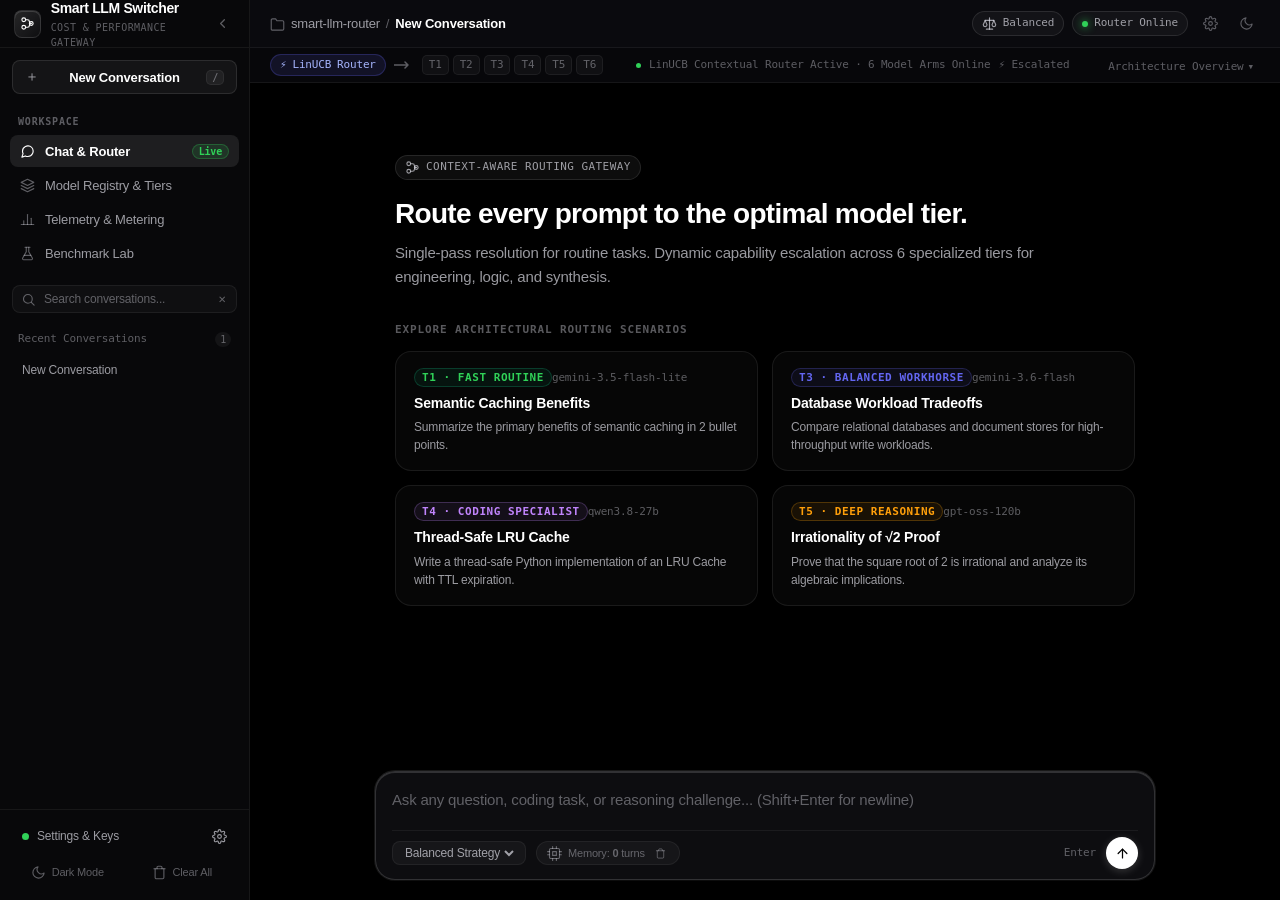
==== commit b07042b0: "feat: complete LinUCB contextual bandit switching architecture, UI & clean refactor" ====
--- a/static/index.html
+++ b/static/index.html
@@ -5,11 +5,8 @@
   <meta name="viewport" content="width=device-width, initial-scale=1.0" />
   <title>Smart LLM Switcher | Context-Aware Cost &amp; Performance Gateway</title>
   <link rel="icon" href="data:image/svg+xml,<svg xmlns='http://www.w3.org/2000/svg' viewBox='0 0 24 24' fill='none' stroke='%23EDEDEF' stroke-width='2' stroke-linecap='round' stroke-linejoin='round'><circle cx='6' cy='6' r='3'/><circle cx='6' cy='18' r='3'/><circle cx='18' cy='12' r='3'/><path d='M9 6h3a3 3 0 0 1 3 3v0a3 3 0 0 0 3 3'/><path d='M9 18h3a3 3 0 0 0 3-3v0a3 3 0 0 1 3-3'/></svg>" />
-  <link rel="preconnect" href="https://fonts.googleapis.com" />
-  <link rel="preconnect" href="https://fonts.gstatic.com" crossorigin />
-  <link href="https://fonts.googleapis.com/css2?family=Inter:wght@400;500;600;700&family=JetBrains+Mono:wght@400;500;600;700&display=swap" rel="stylesheet" />
   <link rel="stylesheet" href="/static/vendor/katex.min.css" />
-  <link rel="stylesheet" href="/static/style.css" />
+  <link rel="stylesheet" href="/static/style.css?v=2.7" />
 </head>
 <body>
 <!-- Global SVG Symbols Defs -->
@@ -311,10 +308,10 @@
                 
                 <!-- Topology Flow Nodes -->
                 <div class="topology-nodes-group">
-                  <div class="topology-node analyzer" id="pnode-analyzer" title="Analyzer: Gemini 3.1 Flash-Lite (Single-Pass Decision)">
+                  <div class="topology-node analyzer" id="pnode-analyzer" title="Feature Extractor &amp; LinUCB Contextual Bandit Router">
                     <span class="top-node-icon">⚡</span>
-                    <span class="top-node-label">Analyzer</span>
-                    <span class="top-node-model" id="pnode-analyzer-state">3.1-Flash-Lite</span>
+                    <span class="top-node-label">LinUCB</span>
+                    <span class="top-node-model" id="pnode-analyzer-state">Router</span>
                   </div>
 
                   <div class="topology-connector" id="pipeline-flow-connector" title="Dynamic Routing Pipeline">
@@ -348,7 +345,7 @@
                 <!-- Live Telemetry Status Pill -->
                 <div class="ribbon-status-group">
                   <span class="status-indicator-dot" id="pipeline-status-dot"></span>
-                  <span class="ribbon-status-msg" id="pipeline-status-msg">Analyzer Ready · 6 Response Tiers Active</span>
+                  <span class="ribbon-status-msg" id="pipeline-status-msg">LinUCB Contextual Router Active · 6 Model Arms Online</span>
                   <div class="escalation-indicator-pill hidden" id="pipeline-escalation-pill">
                     <span class="esc-icon">⚡</span>
                     <span class="esc-text" id="pipeline-escalation-text">Escalated</span>
@@ -368,9 +365,9 @@
               <div class="ribbon-drawer collapsed" id="ribbon-drawer">
                 <div class="drawer-detail-grid">
                   <div class="drawer-tier-spec">
-                    <div class="dts-tag">ANALYZER</div>
-                    <div class="dts-name">Gemini 3.1 Flash-Lite</div>
-                    <div class="dts-desc">Real-time triage, intent detection &amp; single-pass self-answering</div>
+                    <div class="dts-tag">LINUCB ROUTER</div>
+                    <div class="dts-name">Contextual Bandit</div>
+                    <div class="dts-desc">Online ridge regression, 8D TF-IDF + SVD features &amp; MCDA eligibility filter</div>
                   </div>
                   <div class="drawer-tier-spec">
                     <div class="dts-tag t1">TIER 1 · ROUTINE</div>
@@ -432,10 +429,10 @@
                     <div class="strategy-selector-wrapper">
                       <div class="select-styled-wrap">
                         <select id="strategy-select" class="strategy-select" title="Active Routing Strategy">
-                          <option value="balanced" selected>⚖️ Balanced</option>
-                          <option value="lowest_cost">🪙 Lowest Cost</option>
-                          <option value="fastest">⚡ Fastest</option>
-                          <option value="highest_quality">✨ Highest Quality</option>
+                          <option value="balanced" selected>Balanced Strategy</option>
+                          <option value="lowest_cost">Lowest Cost</option>
+                          <option value="fastest">Fastest Response</option>
+                          <option value="highest_quality">Highest Quality</option>
                         </select>
                       </div>
                     </div>
@@ -443,12 +440,14 @@
                     <div class="context-pill" id="context-pill" title="Conversation Memory Window">
                       <span class="context-icon"><svg class="icon-sym" aria-hidden="true"><use href="#i-cpu"/></svg></span>
                       <span>Memory: <strong id="context-turn-count">0</strong> turns</span>
-                      <button type="button" class="btn-clear-context" id="clear-context-btn" title="Reset Conversation Memory">Clear</button>
+                      <button type="button" class="btn-clear-context" id="clear-context-btn" title="Reset Conversation Memory" aria-label="Clear Memory">
+                        <svg class="icon-sym" aria-hidden="true"><use href="#i-trash"/></svg>
+                      </button>
                     </div>
                   </div>
 
                   <div class="composer-toolbar-right">
-                    <span class="kbd-hint"><kbd>⏎</kbd> Send</span>
+                    <span class="kbd-hint"><kbd>Enter</kbd></span>
                     <!-- Send / Stop Button (High-Contrast 32px x 32px) -->
                     <button type="submit" id="send-stop-btn" class="btn-send-stop" title="Send Message (Enter)">
                       <span class="btn-icon-inner" id="send-btn-icon"><svg class="icon-sym" aria-hidden="true"><use href="#i-arrow-up"/></svg></span>
@@ -470,7 +469,7 @@
             <div class="view-header">
               <div class="view-title-group">
                 <h2>Model Registry &amp; Architecture Tiers</h2>
-                <p class="subtitle">Live catalog of the Analyzer LLM and the 6 response model tiers dynamically loaded from the backend registry.</p>
+                <p class="subtitle">Live catalog of the 6 response model tiers and contextual bandit arms dynamically loaded from the backend registry.</p>
               </div>
               <button id="refresh-registry-btn" class="btn-secondary">
                 <span>↻</span> Refresh Catalog
@@ -481,8 +480,8 @@
             <div class="registry-summary-grid">
               <div class="summary-card">
                 <span class="card-title">Active Models</span>
-                <span class="big-metric" id="reg-total-models">7</span>
-                <span class="card-desc">1 Analyzer + 6 Calibrated Tiers</span>
+                <span class="big-metric" id="reg-total-models">6</span>
+                <span class="card-desc">6 Calibrated Model Arms</span>
               </div>
               <div class="summary-card">
                 <span class="card-title">Token Pricing Range</span>
@@ -537,7 +536,7 @@
               <div class="table-header">
                 <div class="table-title-group">
                   <h3>Tier Role &amp; Specialization Guidelines</h3>
-                  <span class="table-hint">How the Analyzer LLM routes incoming queries to optimal tiers</span>
+                  <span class="table-hint">How the LinUCB Contextual Bandit routes incoming queries to optimal model arms</span>
                 </div>
               </div>
               <div class="tier-guidelines-grid" id="tier-guidelines-grid">
@@ -578,7 +577,7 @@
               <div class="metric-card">
                 <span class="metric-label">Average Total Latency</span>
                 <span class="metric-val" id="stat-avg-latency">0 ms</span>
-                <span class="metric-sub" id="stat-analyzer-latency">Analyzer + Generation</span>
+                <span class="metric-sub" id="stat-analyzer-latency">Routing + Generation</span>
               </div>
               <div class="metric-card">
                 <span class="metric-label">Total Incurred Cost</span>
@@ -614,6 +613,34 @@
               <div class="panel-card">
                 <h3>Complexity Breakdown</h3>
                 <div id="chart-complexity-dist" class="bar-chart-container"></div>
+              </div>
+            </div>
+
+            <!-- LinUCB Multi-Armed Bandit Telemetry Panel -->
+            <div class="panel-card table-panel" style="margin-bottom: 24px;">
+              <div class="table-header">
+                <div class="table-title-group">
+                  <h3>LinUCB Contextual Bandit Telemetry &amp; Online Learning</h3>
+                  <span class="table-hint">Upper Confidence Bound (UCB) online ridge regression parameters, arm pull counts, and cumulative reward feedback</span>
+                </div>
+              </div>
+              <div class="table-responsive">
+                <table class="data-table" id="bandit-arms-table">
+                  <thead>
+                    <tr>
+                      <th>Tier Arm</th>
+                      <th>Model ID</th>
+                      <th>Pull Count</th>
+                      <th>Total Reward (Σ R)</th>
+                      <th>Mean Reward (R̄)</th>
+                      <th>Exploration (α)</th>
+                      <th>Learning Status</th>
+                    </tr>
+                  </thead>
+                  <tbody id="bandit-arms-tbody">
+                    <tr><td colspan="7" class="empty-state">Loading LinUCB bandit parameters...</td></tr>
+                  </tbody>
+                </table>
               </div>
             </div>
 
@@ -732,7 +759,7 @@
       <div class="modal-header">
         <div class="modal-title-group">
           <h3><svg class="icon-sym" aria-hidden="true"><use href="#i-gear"/></svg> Provider Settings &amp; API Keys</h3>
-          <p class="modal-subtitle">Configure provider API credentials and endpoints for the Gemini 3.1 Analyzer and the 6 Model Tiers.</p>
+          <p class="modal-subtitle">Configure provider API credentials and endpoints for the 6 Architecture Tiers.</p>
         </div>
         <button class="btn-close" id="close-settings-btn" aria-label="Close Settings">✕</button>
       </div>
@@ -742,7 +769,7 @@
         
         <!-- Provider Navigation Tabs -->
         <div class="settings-nav-tabs">
-          <button class="settings-tab active" data-tab="gemini">Google Gemini (T1, T3, T6, Analyzer)</button>
+          <button class="settings-tab active" data-tab="gemini">Google Gemini (T1, T3, T6)</button>
           <button class="settings-tab" data-tab="groq">Groq LPU (T2, T4, T5)</button>
           <button class="settings-tab" data-tab="tiers">6-Tier Mapping</button>
           <button class="settings-tab" data-tab="openrouter">OpenRouter (Optional)</button>
@@ -756,7 +783,7 @@
           <!-- TAB 1: Google Gemini -->
           <div class="settings-panel active" id="tab-gemini">
             <div class="panel-desc">
-              <strong>Google Gemini</strong> powers the <strong>Analyzer (Gemini 3.1 Flash-Lite)</strong>, <strong>Tier 1 (Gemini 3.5 Flash-Lite)</strong>, <strong>Tier 3 (Gemini 3.6 Flash)</strong>, and <strong>Tier 6 (Gemini 3.8 Flash)</strong>.
+              <strong>Google Gemini</strong> powers <strong>Tier 1 (Gemini 3.5 Flash-Lite)</strong>, <strong>Tier 3 (Gemini 3.6 Flash)</strong>, and <strong>Tier 6 (Gemini 3.8 Flash)</strong>.
             </div>
             <div class="form-group">
               <label for="key-gemini">Gemini API Key</label>
@@ -766,17 +793,11 @@
               </div>
               <span class="field-hint">Leave blank to use the server-side GEMINI_API_KEY from .env</span>
             </div>
-            <div class="form-row-2">
-              <div class="form-group">
-                <label for="model-gemini-analyzer">Analyzer LLM</label>
-                <input type="text" id="model-gemini-analyzer" value="gemini-3.1-flash-lite" />
-              </div>
+            <div class="form-row-3">
               <div class="form-group">
                 <label for="model-gemini-tier1">Tier 1 Model</label>
                 <input type="text" id="model-gemini-tier1" value="gemini-3.5-flash-lite" />
               </div>
-            </div>
-            <div class="form-row-2">
               <div class="form-group">
                 <label for="model-gemini-tier3">Tier 3 Model</label>
                 <input type="text" id="model-gemini-tier3" value="gemini-3.6-flash" />
@@ -989,6 +1010,6 @@
   <script src="/static/vendor/katex-auto-render.min.js"></script>
 
   <!-- Application Script -->
-  <script src="/static/app.js"></script>
+  <script src="/static/app.js?v=2.7"></script>
 </body>
 </html>
--- a/static/style.css
+++ b/static/style.css
@@ -1,134 +1,172 @@
 /* ============================================================
-   Smart LLM Switcher — Series-B Developer Startup Design System
-   Inspired by Linear / Vercel / Cursor · Carbon & Zinc Monochrome
-   Precision 1px Hairlines · JetBrains Mono Telemetry · Tabular Numbers
+   Smart LLM Switcher — Steve Jobs & Apple HIG Design System
+   Crafted with Claude Design & Apple Fluid Motion Principles
+   Pure OLED Black · Specular Hairlines · Tabular Mono Telemetry
+   Interruptible Physics · 60fps Micro-Interactions · Radical Restraint
    ============================================================ */
 
-@import url('https://fonts.googleapis.com/css2?family=Inter:wght@400;500;600;700&family=JetBrains+Mono:wght@400;500;600;700&display=swap');
-
 /* ------------------------------------------------------------
-   1. Design Tokens & Semantic Variables
+   1. Design Tokens & Semantic Variables (Apple HIG & Claude Standard)
    ------------------------------------------------------------ */
 :root, [data-theme="dark"] {
-  /* Carbon & Zinc Monochrome Palette */
-  --bg-app: #09090B;             /* Primary Canvas */
-  --bg-sidebar: #0C0C0F;         /* Elevated Sidebar Surface */
-  --bg-surface: #121216;         /* Card & Composer Surface */
-  --bg-surface-hover: #18181D;   /* Interactive Hover State */
-  --bg-surface-active: #1F1F26;  /* Active Selection State */
-  --bg-surface-elevated: #16161B;/* Elevated Bento / Modal Surface */
-  --bg-glass: rgba(18, 18, 22, 0.85);
-
-  /* Hairline Borders */
-  --border-subtle: rgba(255, 255, 255, 0.07);
-  --border-mid: rgba(255, 255, 255, 0.12);
-  --border-focus: rgba(255, 255, 255, 0.22);
+  /* Apple OLED Deep Canvas & Materials */
+  --bg-app: #000000;                       /* Pure True Black for infinite contrast */
+  --bg-sidebar: #08080A;                   /* Deep Graphite Sidebar */
+  --bg-surface: rgba(18, 18, 22, 0.72);    /* Translucent Liquid Glass */
+  --bg-surface-solid: #121216;             /* Solid Fallback Surface */
+  --bg-surface-hover: rgba(255, 255, 255, 0.05); /* Optical Hover Highlight */
+  --bg-surface-active: rgba(255, 255, 255, 0.09);/* Active Pressed Material */
+  --bg-surface-elevated: rgba(26, 26, 32, 0.85); /* Elevated Modal / Bento Surface */
+  --bg-glass: rgba(14, 14, 18, 0.78);
+  --bg-dock: rgba(16, 16, 20, 0.82);       /* Floating Composer Island */
+
+  /* Apple Specular Hairline Borders */
+  --border-subtle: rgba(255, 255, 255, 0.06);
+  --border-mid: rgba(255, 255, 255, 0.10);
+  --border-specular: rgba(255, 255, 255, 0.15);
+  --border-focus: rgba(255, 255, 255, 0.32);
   --border-active: #6366F1;
 
-  /* Typography Colors */
-  --text-primary: #F4F4F6;       /* Crisp Alabaster White */
-  --text-secondary: #A1A1AA;     /* Balanced Neutral Zinc Grey */
-  --text-muted: #71717A;         /* Muted Metadata & Technical Labels */
-  --text-code: #EDEDEF;
-
-  /* Monochrome High-Contrast Accent (Cursor / Vercel) */
-  --accent-primary: #EDEDEF;
-  --accent-primary-text: #09090B;
-  --accent-primary-hover: #FFFFFF;
-
-  /* Semantic Signal Accents */
-  --signal-emerald: #10B981;
-  --signal-emerald-bg: rgba(16, 185, 129, 0.10);
-  --signal-emerald-border: rgba(16, 185, 129, 0.25);
+  /* Typography Colors (Apple Optical Hierarchy) */
+  --text-primary: #FFFFFF;                 /* Pure High-Emphasis White */
+  --text-secondary: rgba(235, 235, 245, 0.65); /* SF Pro Secondary Zinc */
+  --text-muted: rgba(235, 235, 245, 0.38);     /* SF Pro Tertiary Metadata */
+  --text-code: #F4F4F6;
+
+  /* Monochrome High-Contrast Accent */
+  --accent-primary: #FFFFFF;
+  --accent-primary-text: #000000;
+  --accent-primary-hover: #E4E4E7;
+
+  /* Apple Vibrant Semantic Signals */
+  --signal-emerald: #30D158;
+  --signal-emerald-bg: rgba(48, 209, 88, 0.12);
+  --signal-emerald-border: rgba(48, 209, 88, 0.28);
 
   --signal-indigo: #6366F1;
-  --signal-indigo-bg: rgba(99, 102, 241, 0.10);
-  --signal-indigo-border: rgba(99, 102, 241, 0.28);
-
-  --signal-amber: #F59E0B;
-  --signal-amber-bg: rgba(245, 158, 11, 0.10);
-  --signal-amber-border: rgba(245, 158, 11, 0.28);
-
-  --signal-red: #EF4444;
-  --signal-red-bg: rgba(239, 68, 68, 0.10);
-  --signal-red-border: rgba(239, 68, 68, 0.28);
-
-  /* Typography Stacks */
-  --font-sans: 'Inter', -apple-system, BlinkMacSystemFont, 'Segoe UI', Roboto, Helvetica, Arial, sans-serif;
-  --font-mono: 'JetBrains Mono', 'SF Mono', Menlo, Consolas, Monaco, monospace;
-
-  /* Dimensions & Geometry */
-  --sidebar-width: 260px;
+  --signal-indigo-bg: rgba(99, 102, 241, 0.12);
+  --signal-indigo-border: rgba(99, 102, 241, 0.30);
+
+  --signal-amber: #FF9F0A;
+  --signal-amber-bg: rgba(255, 159, 10, 0.12);
+  --signal-amber-border: rgba(255, 159, 10, 0.30);
+
+  --signal-red: #FF453A;
+  --signal-red-bg: rgba(255, 69, 58, 0.12);
+  --signal-red-border: rgba(255, 69, 58, 0.30);
+
+  /* Apple Semantic Signal Aliases */
+  --accent-green-bright: var(--signal-emerald);
+  --accent-green: var(--signal-emerald);
+  --accent-red: var(--signal-red);
+  --accent-amber: var(--signal-amber);
+  --accent-blue: var(--signal-indigo);
+  --bg-card: var(--bg-surface);
+  --bg-card-alt: rgba(255, 255, 255, 0.03);
+  --bg-card-hover: var(--bg-surface-hover);
+
+  /* Typography Stacks (Apple HIG System Native) */
+  --font-sans: -apple-system, BlinkMacSystemFont, "SF Pro Display", "SF Pro Text", "Inter", -system-ui, sans-serif;
+  --font-mono: "SF Mono", "JetBrains Mono", Menlo, Monaco, Consolas, monospace;
+
+  /* Apple HIG Calibrated Typography Scale (Zero Subpixel Fractional Jitter) */
+  --font-size-display: 28px;
+  --font-size-title-1: 24px;
+  --font-size-title-2: 20px;
+  --font-size-headline: 16px;
+  --font-size-body: 15px;
+  --font-size-callout: 13px;
+  --font-size-subhead: 12px;
+  --font-size-caption-1: 11px;
+  --font-size-caption-2: 10px;
+
+  --tracking-tight: -0.025em;
+  --tracking-normal: -0.012em;
+  --tracking-wide: 0.04em;
+  --tracking-wider: 0.08em;
+
+  --leading-tight: 1.25;
+  --leading-normal: 1.5;
+  --leading-relaxed: 1.65;
+
+  /* Precision Dimensions */
+  --sidebar-width: 250px;
   --header-height: 48px;
-  --topology-height: 40px;
-  --composer-max-width: 840px;
-
-  --radius-xs: 4px;
-  --radius-sm: 6px;
-  --radius-md: 8px;
-  --radius-lg: 10px;
-  --radius-xl: 14px;
+  --topology-height: 34px;
+  --composer-max-width: 780px;
+
+  /* Corner Radii */
+  --radius-xs: 5px;
+  --radius-sm: 8px;
+  --radius-md: 12px;
+  --radius-lg: 16px;
+  --radius-xl: 20px;
   --radius-full: 9999px;
 
-  /* Elevation Shadows */
-  --shadow-sm: 0 1px 2px rgba(0, 0, 0, 0.4);
-  --shadow-md: 0 4px 16px rgba(0, 0, 0, 0.45);
-  --shadow-lg: 0 8px 32px rgba(0, 0, 0, 0.55);
-  --shadow-composer: 0 12px 36px rgba(0, 0, 0, 0.6);
-
-  /* Transitions */
-  --transition-fast: 0.12s cubic-bezier(0.16, 1, 0.3, 1);
-  --transition-normal: 0.2s cubic-bezier(0.16, 1, 0.3, 1);
-}
-
-/* Light Theme — Crisp High-Contrast Monochrome */
+  /* Specular Elevation & Depth Shadows */
+  --shadow-sm: 0 1px 2px rgba(0, 0, 0, 0.5), inset 0 1px 0 rgba(255, 255, 255, 0.05);
+  --shadow-md: 0 8px 24px -4px rgba(0, 0, 0, 0.6), inset 0 1px 0 rgba(255, 255, 255, 0.08);
+  --shadow-lg: 0 20px 48px -8px rgba(0, 0, 0, 0.75), inset 0 1px 0 rgba(255, 255, 255, 0.12);
+  --shadow-dock: 0 24px 56px -12px rgba(0, 0, 0, 0.8), 0 0 0 1px rgba(255, 255, 255, 0.1), inset 0 1px 0 rgba(255, 255, 255, 0.15);
+
+  /* Apple Fluid Easing Springs */
+  --ease-spring: cubic-bezier(0.16, 1, 0.3, 1);
+  --ease-bounce: cubic-bezier(0.34, 1.56, 0.64, 1);
+  --transition-fast: 0.12s var(--ease-spring);
+  --transition-normal: 0.22s var(--ease-spring);
+}
+
+/* Light Theme — Crisp Apple Paper White */
 [data-theme="light"] {
-  --bg-app: #FAFAFA;
-  --bg-sidebar: #F4F4F5;
-  --bg-surface: #FFFFFF;
-  --bg-surface-hover: #F4F4F5;
-  --bg-surface-active: #E4E4E7;
+  --bg-app: #F7F7F8;
+  --bg-sidebar: #F0F0F2;
+  --bg-surface: rgba(255, 255, 255, 0.85);
+  --bg-surface-solid: #FFFFFF;
+  --bg-surface-hover: rgba(0, 0, 0, 0.04);
+  --bg-surface-active: rgba(0, 0, 0, 0.08);
   --bg-surface-elevated: #FFFFFF;
-  --bg-glass: rgba(255, 255, 255, 0.85);
-
-  --border-subtle: rgba(0, 0, 0, 0.08);
-  --border-mid: rgba(0, 0, 0, 0.14);
-  --border-focus: rgba(0, 0, 0, 0.3);
+  --bg-glass: rgba(255, 255, 255, 0.88);
+  --bg-dock: rgba(255, 255, 255, 0.90);
+
+  --border-subtle: rgba(0, 0, 0, 0.06);
+  --border-mid: rgba(0, 0, 0, 0.11);
+  --border-specular: rgba(0, 0, 0, 0.16);
+  --border-focus: rgba(0, 0, 0, 0.35);
   --border-active: #4F46E5;
 
-  --text-primary: #09090B;
-  --text-secondary: #52525B;
-  --text-muted: #71717A;
-  --text-code: #18181B;
-
-  --accent-primary: #09090B;
+  --text-primary: #1D1D1F;
+  --text-secondary: #6E6E73;
+  --text-muted: #86868B;
+  --text-code: #1D1D1F;
+
+  --accent-primary: #1D1D1F;
   --accent-primary-text: #FFFFFF;
-  --accent-primary-hover: #18181B;
-
-  --signal-emerald: #059669;
-  --signal-emerald-bg: rgba(5, 150, 105, 0.10);
-  --signal-emerald-border: rgba(5, 150, 105, 0.25);
-
-  --signal-indigo: #4F46E5;
-  --signal-indigo-bg: rgba(79, 70, 229, 0.10);
-  --signal-indigo-border: rgba(79, 70, 229, 0.25);
-
-  --signal-amber: #D97706;
-  --signal-amber-bg: rgba(217, 119, 6, 0.10);
-  --signal-amber-border: rgba(217, 119, 6, 0.25);
-
-  --signal-red: #DC2626;
-  --signal-red-bg: rgba(220, 38, 38, 0.10);
-  --signal-red-border: rgba(220, 38, 38, 0.25);
-
-  --shadow-sm: 0 1px 2px rgba(0, 0, 0, 0.05);
-  --shadow-md: 0 4px 12px rgba(0, 0, 0, 0.08);
-  --shadow-lg: 0 8px 24px rgba(0, 0, 0, 0.12);
-  --shadow-composer: 0 8px 30px rgba(0, 0, 0, 0.12);
+  --accent-primary-hover: #000000;
+
+  --signal-emerald: #28CD41;
+  --signal-emerald-bg: rgba(40, 205, 65, 0.12);
+  --signal-emerald-border: rgba(40, 205, 65, 0.28);
+
+  --signal-indigo: #5856D6;
+  --signal-indigo-bg: rgba(88, 86, 214, 0.12);
+  --signal-indigo-border: rgba(88, 86, 214, 0.28);
+
+  --signal-amber: #FF9500;
+  --signal-amber-bg: rgba(255, 149, 0, 0.12);
+  --signal-amber-border: rgba(255, 149, 0, 0.28);
+
+  --signal-red: #FF3B30;
+  --signal-red-bg: rgba(255, 59, 48, 0.12);
+  --signal-red-border: rgba(255, 59, 48, 0.28);
+
+  --shadow-sm: 0 1px 2px rgba(0, 0, 0, 0.05), inset 0 1px 0 rgba(255, 255, 255, 0.8);
+  --shadow-md: 0 6px 18px rgba(0, 0, 0, 0.07), inset 0 1px 0 rgba(255, 255, 255, 0.9);
+  --shadow-lg: 0 16px 36px rgba(0, 0, 0, 0.10);
+  --shadow-dock: 0 20px 48px -10px rgba(0, 0, 0, 0.12), 0 0 0 1px rgba(0, 0, 0, 0.08);
 }
 
 /* ------------------------------------------------------------
-   2. Viewport Lock & Global Typography Rules
+   2. Global Viewport Lock & Apple Typography Rules
    ------------------------------------------------------------ */
 *, *::before, *::after {
   box-sizing: border-box;
@@ -145,10 +183,13 @@
   background-color: var(--bg-app);
   color: var(--text-primary);
   font-family: var(--font-sans);
-  font-feature-settings: "cv02", "cv03", "cv04", "cv11";
-  letter-spacing: -0.015em;
+  font-size: var(--font-size-body);
+  line-height: var(--leading-normal);
+  font-feature-settings: "cv02", "cv03", "cv04", "cv11", "tnum";
+  letter-spacing: var(--tracking-normal);
   -webkit-font-smoothing: antialiased;
   -moz-osx-font-smoothing: grayscale;
+  text-rendering: optimizeLegibility;
   overscroll-behavior: none;
 }
 
@@ -158,106 +199,76 @@
   letter-spacing: inherit;
   border: none;
   background: none;
+  color: inherit;
   outline: none;
-  color: inherit;
-}
-
-a {
-  color: inherit;
-  text-decoration: none;
-}
-
-/* ------------------------------------------------------------
-   3. Ultra-Minimal Dark Micro-Scrollbars (Never Native White)
-   ------------------------------------------------------------ */
-* {
-  scrollbar-width: thin;
-  scrollbar-color: rgba(255, 255, 255, 0.12) transparent;
-}
-
-[data-theme="light"] * {
-  scrollbar-color: rgba(0, 0, 0, 0.16) transparent;
-}
-
+}
+
+/* Apple Instant Press Feedback Rule */
+button:active, .quick-chip-card:active, .sidebar-nav-item:active, .btn-icon:active, .btn-icon-action:active, .btn-new-chat:active, .btn-secondary:active, .btn-primary:active, .btn-copy-code:active {
+  transform: scale(0.97);
+  transition: transform 0.08s var(--ease-spring);
+}
+
+/* Custom Minimal Scrollbar */
 ::-webkit-scrollbar {
   width: 5px;
   height: 5px;
 }
-
 ::-webkit-scrollbar-track {
   background: transparent;
 }
-
 ::-webkit-scrollbar-thumb {
   background: rgba(255, 255, 255, 0.12);
-  border-radius: 9999px;
-  transition: background var(--transition-fast);
-}
-
-[data-theme="light"] ::-webkit-scrollbar-thumb {
-  background: rgba(0, 0, 0, 0.16);
-}
-
+  border-radius: var(--radius-full);
+}
 ::-webkit-scrollbar-thumb:hover {
   background: rgba(255, 255, 255, 0.25);
 }
 
-[data-theme="light"] ::-webkit-scrollbar-thumb:hover {
-  background: rgba(0, 0, 0, 0.3);
-}
-
-/* Monospace Class Utility */
-.font-mono, code, pre, kbd, samp {
-  font-family: var(--font-mono) !important;
-  font-variant-numeric: tabular-nums !important;
-  letter-spacing: -0.02em;
-}
-
+/* SVG Symbol Icons */
 .icon-sym {
+  width: 15px;
+  height: 15px;
   display: inline-block;
-  width: 16px;
-  height: 16px;
   vertical-align: middle;
+  flex-shrink: 0;
 }
 
 /* ------------------------------------------------------------
-   4. App-Shell Rigid Layout Lock
+   3. Root Application Layout (Sidebar + Main Stage)
    ------------------------------------------------------------ */
 .app-layout {
   display: flex;
-  flex-direction: row;
   height: 100dvh;
   width: 100vw;
   overflow: hidden;
-  position: relative;
   background-color: var(--bg-app);
 }
 
-/* ============================================================
-   5. Rigid Left Sidebar Architecture
-   ============================================================ */
+/* ------------------------------------------------------------
+   4. Minimalist Sidebar (Clean Apple macOS Aesthetic)
+   ------------------------------------------------------------ */
 .sidebar {
   width: var(--sidebar-width);
   min-width: var(--sidebar-width);
-  max-width: var(--sidebar-width);
   height: 100dvh;
-  display: flex;
-  flex-direction: column;
-  overflow: hidden;
-  flex-shrink: 0;
   background-color: var(--bg-sidebar);
   border-right: 1px solid var(--border-subtle);
+  display: flex;
+  flex-direction: column;
   z-index: 40;
   transition: width var(--transition-normal), min-width var(--transition-normal), transform var(--transition-normal);
+  user-select: none;
 }
 
 .sidebar.collapsed {
   width: 0;
   min-width: 0;
-  transform: translateX(-100%);
-}
-
-/* Sidebar Top Container — NEVER MOVES OR SHIFTS */
+  overflow: hidden;
+  border-right: none;
+}
+
+/* Brand & Header */
 .sidebar-header {
   height: var(--header-height);
   padding: 0 14px;
@@ -272,146 +283,148 @@
   display: flex;
   align-items: center;
   gap: 10px;
+  text-decoration: none;
+  color: inherit;
 }
 
 .logo-icon {
-  width: 26px;
-  height: 26px;
-  border-radius: var(--radius-sm);
-  background-color: var(--bg-surface);
-  border: 1px solid var(--border-mid);
-  display: flex;
-  align-items: center;
-  justify-content: center;
-  color: var(--text-primary);
-}
-
-.logo-icon .icon-sym {
-  width: 15px;
-  height: 15px;
-}
-
-.brand-text {
-  display: flex;
-  flex-direction: column;
-}
-
-.brand-title {
-  font-weight: 600;
-  font-size: 13px;
-  letter-spacing: -0.02em;
-  color: var(--text-primary);
-  line-height: 1.2;
-}
-
-.brand-tagline {
-  font-size: 10.5px;
-  color: var(--text-muted);
-  line-height: 1.2;
-}
-
-.btn-icon {
   width: 28px;
   height: 28px;
   border-radius: var(--radius-sm);
+  background: linear-gradient(135deg, rgba(255, 255, 255, 0.12), rgba(255, 255, 255, 0.03));
+  border: 1px solid var(--border-mid);
   display: flex;
   align-items: center;
   justify-content: center;
-  color: var(--text-secondary);
-  cursor: pointer;
-  transition: all var(--transition-fast);
-}
-
-.btn-icon:hover {
+  color: var(--text-primary);
+  box-shadow: inset 0 1px 0 rgba(255, 255, 255, 0.15);
+}
+
+.brand-text {
+  display: flex;
+  flex-direction: column;
+}
+
+.brand-title {
+  font-size: 14px;
+  font-weight: 600;
+  letter-spacing: var(--tracking-tight);
+  color: var(--text-primary);
+}
+
+.brand-tagline {
+  font-size: 10px;
+  font-family: var(--font-mono);
+  color: var(--text-muted);
+  letter-spacing: var(--tracking-wide);
+  text-transform: uppercase;
+}
+
+.sidebar-collapse-btn {
+  width: 26px;
+  height: 26px;
+  border-radius: var(--radius-xs);
+  display: flex;
+  align-items: center;
+  justify-content: center;
+  color: var(--text-muted);
+  cursor: pointer;
+  transition: color var(--transition-fast), background-color var(--transition-fast);
+}
+
+.sidebar-collapse-btn:hover {
+  color: var(--text-primary);
   background-color: var(--bg-surface-hover);
-  color: var(--text-primary);
-}
-
-/* Action: New Conversation */
+}
+
+/* Action: New Conversation CTA */
 .sidebar-actions {
-  padding: 10px 10px 6px;
+  padding: 12px 12px 6px;
   flex-shrink: 0;
 }
 
 .btn-new-chat {
   width: 100%;
   height: 34px;
+  padding: 0 12px;
+  background-color: var(--bg-surface-hover);
+  border: 1px solid var(--border-mid);
+  border-radius: var(--radius-sm);
+  color: var(--text-primary);
+  font-size: var(--font-size-callout);
+  font-weight: 550;
   display: flex;
   align-items: center;
   justify-content: space-between;
-  padding: 0 10px;
-  background-color: var(--bg-surface);
-  border: 1px solid var(--border-subtle);
-  border-radius: var(--radius-md);
-  font-size: 12.5px;
-  font-weight: 500;
-  color: var(--text-primary);
   cursor: pointer;
   transition: all var(--transition-fast);
 }
 
 .btn-new-chat:hover {
-  background-color: var(--bg-surface-hover);
-  border-color: var(--border-focus);
-}
-
-.plus-icon {
-  font-size: 13px;
-  font-weight: 600;
-  color: var(--text-primary);
+  background-color: var(--bg-surface-active);
+  border-color: var(--border-specular);
+}
+
+.btn-new-chat .plus-icon {
+  font-size: 14px;
+  margin-right: 4px;
+  color: var(--text-secondary);
 }
 
 .kbd-badge {
-  font-size: 10px;
+  font-size: var(--font-size-caption-2);
   font-family: var(--font-mono);
   padding: 1px 5px;
-  background: var(--bg-surface-active);
+  background-color: rgba(255, 255, 255, 0.06);
   border: 1px solid var(--border-subtle);
   border-radius: var(--radius-xs);
   color: var(--text-muted);
 }
 
-/* Sidebar Workspace Nav */
+/* Navigation Section */
 .sidebar-nav-section {
-  padding: 6px 8px;
+  padding: 10px 10px;
   display: flex;
   flex-direction: column;
   gap: 2px;
-  border-bottom: 1px solid var(--border-subtle);
   flex-shrink: 0;
 }
 
 .nav-section-label {
-  font-size: 10px;
-  font-weight: 600;
-  font-family: var(--font-mono);
-  color: var(--text-muted);
-  letter-spacing: 0.05em;
-  padding: 4px 8px 2px;
+  font-size: var(--font-size-caption-2);
+  font-family: var(--font-mono);
+  font-weight: 600;
+  letter-spacing: var(--tracking-wider);
+  color: var(--text-muted);
+  padding: 4px 8px;
+  text-transform: uppercase;
 }
 
 .sidebar-nav-item {
-  display: flex;
-  align-items: center;
-  gap: 9px;
-  padding: 6px 9px;
+  width: 100%;
+  height: 32px;
+  padding: 0 10px;
   border-radius: var(--radius-sm);
-  font-size: 12.5px;
+  display: flex;
+  align-items: center;
+  gap: 10px;
+  font-size: var(--font-size-callout);
   font-weight: 500;
   color: var(--text-secondary);
   cursor: pointer;
   transition: all var(--transition-fast);
+  text-align: left;
 }
 
 .sidebar-nav-item:hover {
+  color: var(--text-primary);
   background-color: var(--bg-surface-hover);
-  color: var(--text-primary);
 }
 
 .sidebar-nav-item.active {
-  background-color: var(--bg-surface);
-  color: var(--text-primary);
-  border: 1px solid var(--border-subtle);
+  color: var(--text-primary);
+  background-color: var(--bg-surface-active);
+  font-weight: 600;
 }
 
 .sidebar-nav-item .nav-icon {
@@ -424,51 +437,50 @@
   color: var(--text-primary);
 }
 
-.nav-badge {
+.nav-badge.pulse {
   margin-left: auto;
-  font-size: 10px;
-  font-weight: 600;
-  font-family: var(--font-mono);
+  font-size: var(--font-size-caption-2);
+  font-family: var(--font-mono);
+  font-weight: 600;
   padding: 1px 6px;
   border-radius: var(--radius-full);
-}
-
-.nav-badge.pulse {
   background-color: var(--signal-emerald-bg);
   color: var(--signal-emerald);
   border: 1px solid var(--signal-emerald-border);
 }
 
-/* Session Search Input — LOCKED AT TOP */
+/* Search Box */
 .sidebar-search {
-  padding: 8px 10px;
+  padding: 6px 12px;
   flex-shrink: 0;
-  border-bottom: 1px solid var(--border-subtle);
 }
 
 .search-input-wrap {
-  display: flex;
-  align-items: center;
-  gap: 6px;
-  padding: 5px 8px;
-  background-color: var(--bg-surface);
+  position: relative;
+  display: flex;
+  align-items: center;
+  background-color: rgba(255, 255, 255, 0.03);
   border: 1px solid var(--border-subtle);
   border-radius: var(--radius-sm);
+  padding: 0 8px;
+  height: 28px;
   transition: border-color var(--transition-fast);
 }
 
 .search-input-wrap:focus-within {
   border-color: var(--border-focus);
-}
-
-.search-input-wrap .search-icon {
-  color: var(--text-muted);
-  display: flex;
+  background-color: rgba(255, 255, 255, 0.06);
+}
+
+.search-icon {
+  color: var(--text-muted);
+  display: flex;
+  margin-right: 6px;
 }
 
 .search-input-wrap input {
   width: 100%;
-  font-size: 12px;
+  font-size: var(--font-size-subhead);
   color: var(--text-primary);
 }
 
@@ -477,662 +489,587 @@
 }
 
 .btn-clear-search {
-  font-size: 10px;
-  color: var(--text-muted);
-  cursor: pointer;
-  padding: 2px 4px;
-}
-
-.btn-clear-search:hover {
-  color: var(--text-primary);
-}
-
-/* Scrollable Recent Conversations List — ONLY THIS SCROLLS */
+  font-size: var(--font-size-caption-2);
+  color: var(--text-muted);
+  cursor: pointer;
+  padding: 2px;
+}
+
+/* Scrollable Session List */
 .sidebar-sessions-section {
-  flex: 1 1 0px;
+  flex: 1 1 0;
+  min-height: 0;
+  display: flex;
+  flex-direction: column;
+  padding: 8px 12px;
+  overflow: hidden;
+}
+
+.sessions-label-row {
+  display: flex;
+  justify-content: space-between;
+  align-items: center;
+  padding: 4px 6px 6px;
+  font-size: var(--font-size-caption-1);
+  font-family: var(--font-mono);
+  color: var(--text-muted);
+}
+
+.sessions-count {
+  font-size: var(--font-size-caption-2);
+  padding: 0 5px;
+  background-color: rgba(255, 255, 255, 0.05);
+  border-radius: var(--radius-full);
+}
+
+.session-list {
+  flex: 1 1 0;
   min-height: 0;
   overflow-y: auto;
-  overflow-x: hidden;
-  padding: 8px 8px;
-  display: flex;
-  flex-direction: column;
-}
-
-.sessions-label-row {
-  display: flex;
-  justify-content: space-between;
-  align-items: center;
-  padding: 4px 6px 6px;
-  flex-shrink: 0;
-}
-
-.sessions-label {
-  font-size: 11px;
-  font-weight: 600;
-  color: var(--text-muted);
-}
-
-.sessions-count {
-  font-size: 10px;
-  font-family: var(--font-mono);
-  color: var(--text-muted);
-  background: var(--bg-surface);
-  border: 1px solid var(--border-subtle);
-  padding: 1px 5px;
-  border-radius: var(--radius-xs);
-}
-
-.session-list {
   display: flex;
   flex-direction: column;
   gap: 2px;
 }
 
 .session-item {
+  width: 100%;
+  padding: 7px 10px;
+  border-radius: var(--radius-sm);
   display: flex;
   align-items: center;
   justify-content: space-between;
-  padding: 6px 8px;
-  border-radius: var(--radius-sm);
   font-size: 12px;
   color: var(--text-secondary);
   cursor: pointer;
   transition: all var(--transition-fast);
-  user-select: none;
+  text-align: left;
 }
 
 .session-item:hover {
+  color: var(--text-primary);
   background-color: var(--bg-surface-hover);
-  color: var(--text-primary);
 }
 
 .session-item.active {
-  background-color: var(--bg-surface);
-  color: var(--text-primary);
-  border: 1px solid var(--border-subtle);
-}
-
-.session-title {
+  color: var(--text-primary);
+  background-color: var(--bg-surface-active);
+  font-weight: 550;
+}
+
+.session-title-wrap, .session-item-title {
   white-space: nowrap;
   overflow: hidden;
   text-overflow: ellipsis;
   flex: 1;
 }
 
-.session-delete-btn {
+.session-item-actions {
+  display: flex;
+  align-items: center;
+  gap: 2px;
   opacity: 0;
-  color: var(--text-muted);
+  transition: opacity var(--transition-fast);
+}
+
+.session-item:hover .session-item-actions {
+  opacity: 1;
+}
+
+.btn-session-action {
   font-size: 11px;
+  color: var(--text-muted);
+  padding: 2px 4px;
+  border-radius: var(--radius-xs);
+  transition: color var(--transition-fast), background-color var(--transition-fast);
+  cursor: pointer;
+}
+
+.btn-session-action:hover {
+  color: var(--text-primary);
+  background-color: var(--bg-surface-hover);
+}
+
+.btn-session-action.delete:hover {
+  color: var(--signal-red);
+}
+
+.session-del-btn {
+  opacity: 0;
+  font-size: 11px;
+  color: var(--text-muted);
   padding: 2px 4px;
   border-radius: var(--radius-xs);
   transition: opacity var(--transition-fast), color var(--transition-fast);
 }
 
-.session-item:hover .session-delete-btn {
+.session-item:hover .session-del-btn {
   opacity: 1;
 }
 
-.session-delete-btn:hover {
+.session-del-btn:hover {
   color: var(--signal-red);
 }
 
-.no-sessions-msg {
-  padding: 18px 8px;
-  font-size: 12px;
-  color: var(--text-muted);
-  text-align: center;
-}
-
-/* Sidebar Footer — PINNED AT BOTTOM */
+/* Sidebar Footer */
 .sidebar-footer {
+  padding: 10px 12px 14px;
+  border-top: 1px solid var(--border-subtle);
+  display: flex;
+  flex-direction: column;
+  gap: 6px;
   flex-shrink: 0;
-  margin-top: auto;
-  border-top: 1px solid var(--border-subtle);
-  background: var(--bg-sidebar);
-  padding: 8px 10px;
-  display: flex;
-  flex-direction: column;
-  gap: 4px;
 }
 
 .sidebar-footer-btn {
   width: 100%;
+  height: 32px;
+  padding: 0 10px;
+  border-radius: var(--radius-sm);
   display: flex;
   align-items: center;
   justify-content: space-between;
-  padding: 6px 8px;
-  border-radius: var(--radius-sm);
   font-size: 12px;
+  color: var(--text-secondary);
+  cursor: pointer;
+  transition: all var(--transition-fast);
+}
+
+.sidebar-footer-btn:hover {
+  color: var(--text-primary);
+  background-color: var(--bg-surface-hover);
+}
+
+.footer-btn-left {
+  display: flex;
+  align-items: center;
+  gap: 8px;
+}
+
+.status-dot-indicator {
+  width: 7px;
+  height: 7px;
+  border-radius: var(--radius-full);
+  background-color: var(--signal-emerald);
+}
+
+.sidebar-footer-row {
+  display: flex;
+  gap: 4px;
+}
+
+.btn-sidebar-tool {
+  flex: 1;
+  height: 28px;
+  border-radius: var(--radius-xs);
+  display: flex;
+  align-items: center;
+  justify-content: center;
+  gap: 6px;
+  font-size: 11px;
+  color: var(--text-muted);
+  cursor: pointer;
+  transition: all var(--transition-fast);
+}
+
+.btn-sidebar-tool:hover {
+  color: var(--text-primary);
+  background-color: var(--bg-surface-hover);
+}
+
+.btn-sidebar-tool.danger:hover {
+  color: var(--signal-red);
+}
+
+/* Backdrop for Mobile */
+.sidebar-backdrop {
+  display: none;
+  position: fixed;
+  inset: 0;
+  background-color: rgba(0, 0, 0, 0.7);
+  backdrop-filter: blur(10px);
+  z-index: 35;
+}
+
+/* ------------------------------------------------------------
+   5. Center Stage & Precision 44px Topbar
+   ------------------------------------------------------------ */
+.main-canvas {
+  flex: 1 1 0;
+  min-width: 0;
+  height: 100dvh;
+  display: flex;
+  flex-direction: column;
+  position: relative;
+  background-color: var(--bg-app);
+}
+
+.canvas-header {
+  height: var(--header-height);
+  padding: 0 20px;
+  display: flex;
+  align-items: center;
+  justify-content: space-between;
+  border-bottom: 1px solid var(--border-subtle);
+  background: var(--bg-glass);
+  backdrop-filter: blur(20px) saturate(180%);
+  -webkit-backdrop-filter: blur(20px) saturate(180%);
+  z-index: 25;
+  flex-shrink: 0;
+}
+
+.header-left {
+  display: flex;
+  align-items: center;
+  gap: 12px;
+}
+
+.sidebar-open-btn {
+  display: none;
+  width: 28px;
+  height: 28px;
+  border-radius: var(--radius-xs);
+  align-items: center;
+  justify-content: center;
+  color: var(--text-muted);
+  cursor: pointer;
+  transition: all var(--transition-fast);
+}
+
+.sidebar.collapsed ~ .main-canvas .sidebar-open-btn {
+  display: flex !important;
+}
+
+.sidebar-open-btn:hover {
+  color: var(--text-primary);
+  background-color: var(--bg-surface-hover);
+}
+
+.workspace-crumb {
+  display: flex;
+  align-items: center;
+  gap: 6px;
+  font-size: var(--font-size-callout);
   font-weight: 500;
+  color: var(--text-muted);
+}
+
+.crumb-project {
   color: var(--text-secondary);
-  cursor: pointer;
-  transition: all var(--transition-fast);
-}
-
-.sidebar-footer-btn:hover {
-  background-color: var(--bg-surface-hover);
-  color: var(--text-primary);
-}
-
-.footer-btn-left {
+}
+
+.crumb-active-title {
+  color: var(--text-primary);
+  font-weight: 550;
+  max-width: 320px;
+  white-space: nowrap;
+  overflow: hidden;
+  text-overflow: ellipsis;
+}
+
+.header-right {
   display: flex;
   align-items: center;
   gap: 8px;
 }
 
-.status-dot-indicator {
+.strategy-badge-pill, .engine-status-pill {
+  display: inline-flex;
+  align-items: center;
+  gap: 6px;
+  padding: 3px 9px;
+  border-radius: var(--radius-full);
+  background: rgba(255, 255, 255, 0.04);
+  border: 1px solid var(--border-mid);
+  font-size: 11px;
+  font-family: var(--font-mono);
+  color: var(--text-secondary);
+}
+
+.status-pulse-dot {
   width: 6px;
   height: 6px;
   border-radius: var(--radius-full);
   background-color: var(--signal-emerald);
-}
-
-.status-dot-indicator.warning {
-  background-color: var(--signal-amber);
-}
-
-.status-dot-indicator.error {
-  background-color: var(--signal-red);
-}
-
-.sidebar-footer-row {
-  display: flex;
-  gap: 4px;
-}
-
-.btn-sidebar-tool {
-  flex: 1;
+  box-shadow: 0 0 8px var(--signal-emerald);
+}
+
+.header-tool-btn {
+  width: 28px;
+  height: 28px;
+  border-radius: var(--radius-xs);
   display: flex;
   align-items: center;
   justify-content: center;
+  color: var(--text-muted);
+  cursor: pointer;
+  transition: color var(--transition-fast), background-color var(--transition-fast);
+}
+
+.header-tool-btn:hover {
+  color: var(--text-primary);
+  background-color: var(--bg-surface-hover);
+}
+
+/* ------------------------------------------------------------
+   6. View Switcher System
+   ------------------------------------------------------------ */
+.views-wrapper {
+  flex: 1 1 0;
+  min-height: 0;
+  display: flex;
+  position: relative;
+  overflow: hidden;
+}
+
+.view-panel {
+  display: none;
+  flex: 1 1 0;
+  min-height: 0;
+  width: 100%;
+  height: 100%;
+}
+
+.view-panel.active {
+  display: flex;
+  flex-direction: column;
+  animation: viewFade 0.18s var(--ease-spring);
+}
+
+@keyframes viewFade {
+  from { opacity: 0; transform: translateY(4px); }
+  to { opacity: 1; transform: translateY(0); }
+}
+
+/* ------------------------------------------------------------
+   7. View 1: Chat Canvas & Dynamic Topology Island
+   ------------------------------------------------------------ */
+.chat-canvas-inner {
+  flex: 1 1 0;
+  min-height: 0;
+  display: flex;
+  flex-direction: column;
+  position: relative;
+  overflow: hidden;
+}
+
+/* Live Routing Architecture Ribbon (Apple Island Treatment) */
+.architecture-ribbon {
+  flex-shrink: 0;
+  background: rgba(12, 12, 16, 0.65);
+  backdrop-filter: blur(20px);
+  -webkit-backdrop-filter: blur(20px);
+  border-bottom: 1px solid var(--border-subtle);
+  transition: all var(--transition-normal);
+  z-index: 20;
+}
+
+.ribbon-bar {
+  height: var(--topology-height);
+  padding: 0 20px;
+  display: flex;
+  align-items: center;
+  justify-content: space-between;
+  gap: 16px;
+}
+
+.topology-nodes-group {
+  display: flex;
+  align-items: center;
+  gap: 8px;
+}
+
+.topology-node.analyzer {
+  display: inline-flex;
+  align-items: center;
   gap: 6px;
-  padding: 5px 8px;
-  border-radius: var(--radius-sm);
-  font-size: 11px;
-  color: var(--text-muted);
-  cursor: pointer;
-  transition: all var(--transition-fast);
-}
-
-.btn-sidebar-tool:hover {
-  background-color: var(--bg-surface-hover);
-  color: var(--text-primary);
-}
-
-.btn-sidebar-tool.danger:hover {
-  color: var(--signal-red);
-}
-
-.sidebar-backdrop {
-  display: none;
-  position: fixed;
-  inset: 0;
-  background-color: rgba(0, 0, 0, 0.6);
-  backdrop-filter: blur(4px);
-  z-index: 35;
-}
-
-/* ============================================================
-   6. Main Workspace 3-Row Flex Lock
-   ============================================================ */
-.main-canvas {
-  flex: 1 1 auto;
-  min-width: 0;
-  height: 100dvh;
-  display: flex;
-  flex-direction: column;
-  overflow: hidden;
-  position: relative;
-  background-color: var(--bg-app);
-}
-
-/* Top Row: Workspace Header (48px) */
-.canvas-header {
-  height: var(--header-height);
-  padding: 0 16px;
-  display: flex;
-  align-items: center;
-  justify-content: space-between;
-  border-bottom: 1px solid var(--border-subtle);
-  background-color: var(--bg-app);
-  flex-shrink: 0;
-  z-index: 25;
-}
-
-.header-left {
-  display: flex;
-  align-items: center;
-  gap: 12px;
-}
-
-.sidebar-open-btn {
-  display: none;
-}
-
-.workspace-crumb {
-  display: flex;
-  align-items: center;
-  gap: 6px;
-  font-size: 12.5px;
-}
-
-.crumb-icon {
-  color: var(--text-muted);
-  display: flex;
-}
-
-.crumb-project {
-  color: var(--text-muted);
-  font-family: var(--font-mono);
-  font-size: 11.5px;
-}
-
-.crumb-sep {
-  color: var(--border-mid);
-}
-
-.crumb-active-title {
-  color: var(--text-primary);
-  font-weight: 500;
-}
-
-.header-right {
-  display: flex;
-  align-items: center;
-  gap: 8px;
-}
-
-.strategy-badge-pill {
-  display: flex;
-  align-items: center;
-  gap: 6px;
-  padding: 3px 8px;
-  background-color: var(--bg-surface);
-  border: 1px solid var(--border-subtle);
-  border-radius: var(--radius-full);
-  font-size: 11.5px;
-  color: var(--text-secondary);
-}
-
-.strategy-badge-pill .pill-icon {
-  display: flex;
-  color: var(--text-primary);
-}
-
-.engine-status-pill {
-  display: flex;
-  align-items: center;
-  gap: 6px;
-  padding: 3px 8px;
-  background-color: var(--signal-emerald-bg);
-  border: 1px solid var(--signal-emerald-border);
+  padding: 2px 9px;
+  background: rgba(99, 102, 241, 0.12);
+  border: 1px solid rgba(99, 102, 241, 0.25);
   border-radius: var(--radius-full);
   font-size: 11px;
   font-family: var(--font-mono);
-  color: var(--signal-emerald);
-}
-
-.status-pulse-dot {
+  color: #A5B4FC;
+  white-space: nowrap;
+  max-width: 260px;
+}
+
+.top-node-model {
+  white-space: nowrap;
+  overflow: hidden;
+  text-overflow: ellipsis;
+  max-width: 140px;
+}
+
+.topology-connector {
+  display: flex;
+  align-items: center;
+  color: var(--text-muted);
+}
+
+.topology-tiers-flow {
+  display: flex;
+  align-items: center;
+  gap: 4px;
+}
+
+.topology-tier-node {
+  padding: 1px 6px;
+  border-radius: var(--radius-xs);
+  background: rgba(255, 255, 255, 0.04);
+  border: 1px solid var(--border-subtle);
+  font-size: var(--font-size-caption-1);
+  font-family: var(--font-mono);
+  color: var(--text-muted);
+  transition: all var(--transition-fast);
+}
+
+.topology-tier-node.active-tier {
+  background: var(--signal-indigo-bg);
+  border-color: var(--signal-indigo);
+  color: #FFFFFF;
+  box-shadow: 0 0 10px rgba(99, 102, 241, 0.4);
+}
+
+.ribbon-status-group {
+  display: flex;
+  align-items: center;
+  gap: 8px;
+  font-size: 11px;
+  font-family: var(--font-mono);
+  color: var(--text-muted);
+}
+
+.status-indicator-dot {
   width: 5px;
   height: 5px;
   border-radius: var(--radius-full);
-  background-color: currentColor;
-}
-
-.header-tool-btn {
-  color: var(--text-secondary);
-}
-
-/* Views Wrapper */
-.views-wrapper {
-  flex: 1 1 auto;
-  min-height: 0;
-  display: flex;
-  flex-direction: column;
-  overflow: hidden;
-  position: relative;
-}
-
-.view-panel {
-  display: none;
-  height: 100%;
-  width: 100%;
-  overflow: hidden;
-}
-
-.view-panel.active {
-  display: flex;
-  flex-direction: column;
-  height: 100%;
-  width: 100%;
-}
-
-/* ============================================================
-   7. View 1: Chat Studio & Sleek 40px Live Topology Bar
-   ============================================================ */
-.chat-canvas-inner {
-  display: flex;
-  flex-direction: column;
-  height: 100%;
-  width: 100%;
-  overflow: hidden;
-  position: relative;
-}
-
-/* SLEEK 40px HORIZONTAL LIVE ROUTING TOPOLOGY BAR */
-.architecture-ribbon {
-  flex-shrink: 0;
-  background-color: var(--bg-surface);
-  border-bottom: 1px solid var(--border-subtle);
-  z-index: 20;
-}
-
-.ribbon-bar {
-  height: var(--topology-height);
-  padding: 0 16px;
-  display: flex;
-  align-items: center;
-  justify-content: space-between;
-  gap: 12px;
-}
-
-.ribbon-status-group {
-  display: flex;
-  align-items: center;
-  gap: 10px;
-  min-width: 0;
-  flex: 1;
-}
-
-.status-indicator-dot {
-  width: 6px;
-  height: 6px;
-  border-radius: var(--radius-full);
   background-color: var(--signal-emerald);
-  flex-shrink: 0;
-}
-
-.status-indicator-dot.analyzing {
-  background-color: var(--signal-amber);
-  animation: pulse-ring 1s infinite;
-}
-
-.status-indicator-dot.active {
-  background-color: var(--signal-indigo);
-}
-
-@keyframes pulse-ring {
-  0% { opacity: 0.3; transform: scale(0.9); }
-  50% { opacity: 1; transform: scale(1.1); }
-  100% { opacity: 0.3; transform: scale(0.9); }
-}
-
-.ribbon-status-msg {
-  font-size: 11.5px;
-  font-family: var(--font-mono);
-  color: var(--text-secondary);
-  white-space: nowrap;
-  overflow: hidden;
-  text-overflow: ellipsis;
-}
-
-.escalation-indicator-pill {
-  display: inline-flex;
-  align-items: center;
-  gap: 4px;
-  padding: 1px 6px;
-  background-color: var(--signal-amber-bg);
-  border: 1px solid var(--signal-amber-border);
-  border-radius: var(--radius-full);
-  font-size: 10.5px;
-  font-family: var(--font-mono);
-  color: var(--signal-amber);
-  flex-shrink: 0;
-}
-
-.escalation-indicator-pill.hidden {
-  display: none;
-}
-
-.ribbon-actions {
-  display: flex;
-  align-items: center;
-  gap: 8px;
-  flex-shrink: 0;
 }
 
 .btn-ribbon-toggle {
   display: inline-flex;
   align-items: center;
-  gap: 6px;
-  padding: 4px 8px;
+  gap: 4px;
+  font-size: 11px;
+  font-family: var(--font-mono);
+  color: var(--text-muted);
+  cursor: pointer;
+  padding: 2px 6px;
   border-radius: var(--radius-xs);
-  font-size: 11px;
-  color: var(--text-muted);
-  cursor: pointer;
   transition: all var(--transition-fast);
 }
 
 .btn-ribbon-toggle:hover {
+  color: var(--text-primary);
   background-color: var(--bg-surface-hover);
-  color: var(--text-primary);
-}
-
-.toggle-arrow {
-  font-size: 10px;
-  transition: transform var(--transition-fast);
-}
-
-/* Collapsible Architecture Overview Drawer */
+}
+
 .ribbon-drawer {
-  max-height: 220px;
-  overflow-y: auto;
+  max-height: 320px;
+  overflow: hidden;
+  transition: max-height 0.28s var(--ease-spring), padding 0.28s var(--ease-spring);
   border-top: 1px solid var(--border-subtle);
-  background-color: var(--bg-app);
-  padding: 12px 16px;
-  transition: max-height var(--transition-normal), opacity var(--transition-normal);
+  background: var(--bg-surface-elevated);
 }
 
 .ribbon-drawer.collapsed {
   max-height: 0;
-  padding-top: 0;
-  padding-bottom: 0;
   border-top: none;
-  opacity: 0;
-  overflow: hidden;
-}
-
-/* Compact Topology Nodes inside 40px Ribbon */
-.topology-nodes-group {
-  display: flex;
-  align-items: center;
-  gap: 8px;
-  flex-shrink: 0;
-}
-
-.topology-node.analyzer {
-  display: flex;
-  align-items: center;
-  gap: 6px;
-  padding: 2px 8px;
-  background-color: var(--bg-app);
-  border: 1px solid var(--border-subtle);
-  border-radius: var(--radius-xs);
+}
+
+.drawer-detail-grid {
+  display: grid;
+  grid-template-columns: repeat(auto-fit, minmax(180px, 1fr));
+  gap: 12px;
+  padding: 16px 20px;
+}
+
+.drawer-tier-spec {
+  display: flex;
+  flex-direction: column;
+  gap: 4px;
+}
+
+.dts-tag {
+  font-size: var(--font-size-caption-2);
+  font-family: var(--font-mono);
+  font-weight: 600;
+  color: var(--signal-indigo);
+  letter-spacing: var(--tracking-wide);
+}
+
+.dts-name {
+  font-size: var(--font-size-callout);
+  font-weight: 600;
+  color: var(--text-primary);
+}
+
+.dts-desc {
   font-size: 11px;
-  transition: all var(--transition-fast);
-}
-
-.topology-node.analyzer.analyzing {
-  border-color: var(--signal-amber);
-  background-color: var(--signal-amber-bg);
-  box-shadow: 0 0 10px rgba(245, 158, 11, 0.25);
-}
-
-.top-node-icon {
-  font-size: 10px;
-  color: var(--signal-amber);
-}
-
-.top-node-label {
-  font-weight: 600;
-  font-size: 11px;
-  color: var(--text-primary);
-}
-
-.top-node-model {
-  font-family: var(--font-mono);
-  font-size: 10px;
-  color: var(--text-muted);
-}
-
-.topology-connector {
-  display: flex;
-  align-items: center;
-  color: var(--border-mid);
-}
-
-.conn-svg {
-  display: block;
-}
-
-.topology-tiers-flow {
-  display: flex;
-  align-items: center;
-  gap: 4px;
-}
-
-.topology-tier-node, .rnode-tier {
-  padding: 2px 7px;
-  border-radius: var(--radius-xs);
-  background-color: var(--bg-app);
-  border: 1px solid var(--border-subtle);
-  font-family: var(--font-mono);
-  font-size: 10px;
-  font-weight: 600;
-  color: var(--text-muted);
-  cursor: default;
-  transition: all var(--transition-fast);
-  user-select: none;
-}
-
-.topology-tier-node.active-tier, .rnode-tier.active-tier {
-  border-color: var(--signal-indigo);
-  background-color: var(--signal-indigo-bg);
-  color: var(--signal-indigo);
-  box-shadow: 0 0 10px rgba(99, 102, 241, 0.35);
-}
-
-.topology-tier-node.escalated-tier, .rnode-tier.escalated-tier {
-  border-color: var(--signal-amber);
-  background-color: var(--signal-amber-bg);
-  color: var(--signal-amber);
-  box-shadow: 0 0 10px rgba(245, 158, 11, 0.35);
-}
-
-.node-tier-num {
-  letter-spacing: -0.02em;
-}
-
-/* Expanded Tiers Drawer Detail Cards */
-.drawer-detail-grid, .ribbon-flow-grid {
-  display: grid;
-  grid-template-columns: repeat(auto-fit, minmax(160px, 1fr));
-  gap: 8px;
-}
-
-.drawer-tier-spec {
-  padding: 8px 10px;
-  background-color: var(--bg-surface);
-  border: 1px solid var(--border-subtle);
-  border-radius: var(--radius-sm);
-  display: flex;
-  flex-direction: column;
-  gap: 3px;
-}
-
-.dts-tag {
-  font-size: 9px;
-  font-family: var(--font-mono);
-  font-weight: 700;
-  color: var(--text-muted);
-  letter-spacing: 0.04em;
-}
-
-.dts-tag.t1, .dts-tag.t2, .dts-tag.t3 { color: var(--signal-indigo); }
-.dts-tag.t4 { color: var(--signal-emerald); }
-.dts-tag.t5, .dts-tag.t6 { color: var(--signal-amber); }
-
-.dts-name {
-  font-size: 11.5px;
-  font-weight: 600;
-  color: var(--text-primary);
-}
-
-.dts-desc {
-  font-size: 10px;
-  color: var(--text-muted);
-  line-height: 1.35;
-}
-
-/* ============================================================
-   8. Chat Messages Middle Row — ONLY THIS SCROLLS
-   ============================================================ */
+  color: var(--text-muted);
+  line-height: 1.4;
+}
+
+/* ------------------------------------------------------------
+   8. Message Stream (Centered Reading Track)
+   ------------------------------------------------------------ */
 .chat-messages {
-  flex: 1 1 0px;
+  flex: 1 1 0;
   min-height: 0;
   overflow-y: auto;
   overflow-x: hidden;
   scroll-behavior: smooth;
   overscroll-behavior: contain;
-  padding: 20px 24px 24px;
+  padding: 24px 20px 140px; /* Generous bottom clearance for floating dock */
   display: flex;
   flex-direction: column;
-  gap: 20px;
+  gap: 24px;
   max-width: var(--composer-max-width);
   width: 100%;
   margin: 0 auto;
 }
 
-/* Executive Empty State (Zero-Message View) */
+/* Welcome Zero-State (Steve Jobs Simplicity) */
 .welcome-hero {
-  padding: 40px 0 20px;
+  padding: 48px 0 24px;
   display: flex;
   flex-direction: column;
   align-items: flex-start;
-  text-align: left;
   width: 100%;
 }
 
-.welcome-badge, .welcome-eyebrow-badge {
+.welcome-eyebrow-badge {
   display: inline-flex;
   align-items: center;
   gap: 6px;
-  padding: 3px 8px;
-  background-color: var(--bg-surface);
-  border: 1px solid var(--border-subtle);
-  border-radius: var(--radius-xs);
-  font-size: 10.5px;
-  font-family: var(--font-mono);
-  color: var(--text-muted);
-  letter-spacing: 0.04em;
-  margin-bottom: 12px;
+  padding: 3px 9px;
+  background: rgba(255, 255, 255, 0.05);
+  border: 1px solid var(--border-mid);
+  border-radius: var(--radius-full);
+  font-size: var(--font-size-caption-1);
+  font-family: var(--font-mono);
+  color: var(--text-secondary);
+  letter-spacing: var(--tracking-wide);
+  margin-bottom: 16px;
 }
 
 .welcome-title {
-  font-size: 22px;
-  font-weight: 600;
-  letter-spacing: -0.025em;
-  color: var(--text-primary);
-  margin: 0 0 8px 0;
-  line-height: 1.3;
+  font-size: var(--font-size-display);
+  font-weight: 650;
+  letter-spacing: var(--tracking-tight);
+  color: var(--text-primary);
+  margin: 0 0 10px 0;
+  line-height: var(--leading-tight);
+  text-wrap: balance;
 }
 
 .welcome-desc {
-  font-size: 13.5px;
-  color: var(--text-muted);
-  line-height: 1.55;
-  margin: 0 0 28px 0;
-  max-width: 680px;
+  font-size: var(--font-size-body);
+  color: var(--text-secondary);
+  line-height: var(--leading-relaxed);
+  margin: 0 0 32px 0;
+  max-width: 660px;
+  text-wrap: pretty;
 }
 
 .welcome-prompts-section {
@@ -1141,81 +1078,100 @@
 
 .welcome-prompts-label {
   display: block;
-  font-size: 11px;
-  font-weight: 600;
-  font-family: var(--font-mono);
-  color: var(--text-muted);
-  letter-spacing: 0.04em;
+  font-size: var(--font-size-caption-1);
+  font-weight: 600;
+  font-family: var(--font-mono);
+  color: var(--text-muted);
+  letter-spacing: var(--tracking-wider);
   margin-bottom: 12px;
-}
-
-/* 2x3 Bento Cards Grid */
+  text-transform: uppercase;
+}
+
 .welcome-prompts-grid {
   display: grid;
   grid-template-columns: repeat(2, 1fr);
-  gap: 10px;
+  gap: 14px;
   width: 100%;
 }
 
 .quick-chip-card {
-  padding: 12px 14px;
-  background-color: var(--bg-surface);
-  border: 1px solid var(--border-subtle);
-  border-radius: var(--radius-md);
+  padding: 16px 18px;
+  background: rgba(255, 255, 255, 0.025);
+  backdrop-filter: blur(20px);
+  -webkit-backdrop-filter: blur(20px);
+  border: 1px solid rgba(255, 255, 255, 0.08);
+  border-radius: var(--radius-lg);
   text-align: left;
-  transition: all var(--transition-fast);
+  transition: all 0.18s cubic-bezier(0.16, 1, 0.3, 1);
   display: flex;
   flex-direction: column;
   gap: 6px;
   cursor: pointer;
+  box-shadow: 0 4px 16px rgba(0, 0, 0, 0.3);
 }
 
 .quick-chip-card:hover {
-  background-color: var(--bg-surface-elevated);
-  border-color: var(--border-focus);
-  transform: translateY(-1px);
+  background: rgba(255, 255, 255, 0.05);
+  border-color: rgba(255, 255, 255, 0.22);
+  transform: translateY(-2px);
+  box-shadow: 0 10px 24px -4px rgba(0, 0, 0, 0.6);
 }
 
 .chip-top {
   display: flex;
   justify-content: space-between;
   align-items: center;
+  margin-bottom: 2px;
 }
 
 .chip-tier-tag {
-  font-size: 10.5px;
-  font-family: var(--font-mono);
-  font-weight: 600;
+  font-size: 11px;
+  font-family: var(--font-mono);
+  font-weight: 600;
+  letter-spacing: 0.05em;
+  padding: 2px 7px;
+  border-radius: var(--radius-full);
+  background: rgba(255, 255, 255, 0.04);
+  border: 1px solid var(--border-subtle);
+}
+
+.chip-tier-tag.t1 { color: var(--signal-emerald); border-color: rgba(16, 185, 129, 0.25); background: rgba(16, 185, 129, 0.08); }
+.chip-tier-tag.t2 { color: #38BDF8; border-color: rgba(56, 189, 248, 0.25); background: rgba(56, 189, 248, 0.08); }
+.chip-tier-tag.t3 { color: var(--signal-indigo); border-color: rgba(99, 102, 241, 0.25); background: rgba(99, 102, 241, 0.08); }
+.chip-tier-tag.t4 { color: #C084FC; border-color: rgba(192, 132, 252, 0.25); background: rgba(192, 132, 252, 0.08); }
+.chip-tier-tag.t5 { color: var(--signal-amber); border-color: rgba(245, 158, 11, 0.25); background: rgba(245, 158, 11, 0.08); }
+.chip-tier-tag.t6 { color: #FB7185; border-color: rgba(251, 113, 133, 0.25); background: rgba(251, 113, 133, 0.08); }
+
+.chip-model-tag {
+  font-size: 11px;
+  font-family: var(--font-mono);
+  color: var(--text-muted);
+}
+
+.chip-title {
+  font-size: 14px;
+  font-weight: 600;
+  color: var(--text-primary);
+  line-height: var(--leading-tight);
+}
+
+.chip-query {
+  font-size: 12px;
   color: var(--text-secondary);
-  display: flex;
-  align-items: center;
-  gap: 5px;
-}
-
-.chip-model-tag {
-  font-size: 10.5px;
-  font-family: var(--font-mono);
-  color: var(--text-muted);
-}
-
-.chip-arrow {
-  color: var(--text-muted);
-  font-size: 12px;
-}
-
-.chip-query {
-  font-size: 13px;
-  color: var(--text-primary);
-  line-height: 1.45;
-}
-
-/* ============================================================
-   9. Agentic Chat Messages & Inline Execution Trace
-   ============================================================ */
+  line-height: var(--leading-normal);
+}
+
+/* Chat Message Rows */
 .chat-msg {
   display: flex;
   gap: 12px;
   width: 100%;
+  animation: msgEntrance 0.2s var(--ease-spring);
+}
+
+@keyframes msgEntrance {
+  from { opacity: 0; transform: translateY(6px); }
+  to { opacity: 1; transform: translateY(0); }
 }
 
 .chat-msg.user {
@@ -1223,17 +1179,18 @@
 }
 
 .user-bubble {
-  max-width: 80%;
-  padding: 10px 14px;
-  background-color: var(--bg-surface);
+  max-width: 82%;
+  padding: 12px 18px;
+  background-color: rgba(255, 255, 255, 0.08);
   border: 1px solid var(--border-mid);
   border-radius: var(--radius-lg);
   border-bottom-right-radius: var(--radius-xs);
   color: var(--text-primary);
-  font-size: 14px;
-  line-height: 1.5;
+  font-size: var(--font-size-body);
+  line-height: var(--leading-relaxed);
   white-space: pre-wrap;
   word-break: break-word;
+  box-shadow: var(--shadow-sm);
 }
 
 .chat-msg.assistant {
@@ -1241,96 +1198,70 @@
 }
 
 .msg-avatar {
-  width: 26px;
-  height: 26px;
-  min-width: 26px;
+  width: 28px;
+  height: 28px;
+  min-width: 28px;
   border-radius: var(--radius-sm);
-  background-color: var(--bg-surface);
-  border: 1px solid var(--border-subtle);
+  background: linear-gradient(135deg, rgba(255, 255, 255, 0.1), rgba(255, 255, 255, 0.02));
+  border: 1px solid var(--border-mid);
   display: flex;
   align-items: center;
   justify-content: center;
-  color: var(--text-secondary);
-  margin-top: 4px;
+  color: var(--text-primary);
+  margin-top: 2px;
+  box-shadow: var(--shadow-sm);
 }
 
 .msg-content-wrap {
   flex: 1;
-  max-width: calc(100% - 38px);
+  max-width: calc(100% - 40px);
 }
 
 .assistant-card {
   display: flex;
   flex-direction: column;
+  gap: 12px;
+}
+
+/* Telemetry & Routing Pill (Steve Jobs Precision Single-Line Header) */
+.agentic-telemetry-bar, .routing-badge-bar {
+  display: inline-flex;
+  align-items: center;
+  justify-content: space-between;
   gap: 10px;
-}
-
-/* Streaming Pulse Header */
-.agentic-trace-stream, .execution-trace-header {
-  display: flex;
-  align-items: center;
-  gap: 8px;
-  padding: 6px 10px;
-  background-color: var(--bg-surface);
+  height: 28px;
+  padding: 0 10px;
+  background: rgba(255, 255, 255, 0.03);
   border: 1px solid var(--border-subtle);
-  border-radius: var(--radius-sm);
-  font-size: 11.5px;
-  font-family: var(--font-mono);
-  color: var(--text-secondary);
-}
-
-.trace-pulse-dot {
-  width: 6px;
-  height: 6px;
   border-radius: var(--radius-full);
-  background-color: var(--signal-amber);
-  animation: pulse-ring 1s infinite;
-  flex-shrink: 0;
-}
-
-.trace-text {
-  font-size: 11.5px;
-  font-family: var(--font-mono);
-  color: var(--text-secondary);
-  font-variant-numeric: tabular-nums;
-  letter-spacing: -0.01em;
-}
-
-/* One-Line Agentic Telemetry Bar (Cursor / Claude Code Style) */
-.agentic-telemetry-bar, .routing-badge-bar {
-  display: flex;
-  align-items: center;
-  justify-content: space-between;
-  gap: 8px;
-  padding: 5px 10px;
-  background-color: var(--bg-surface);
-  border: 1px solid var(--border-subtle);
-  border-radius: var(--radius-sm);
-  font-size: 11.5px;
+  font-size: 11px;
   font-family: var(--font-mono);
   cursor: pointer;
   transition: all var(--transition-fast);
+  width: fit-content;
+  white-space: nowrap;
 }
 
 .agentic-telemetry-bar:hover, .routing-badge-bar:hover {
   background-color: var(--bg-surface-hover);
-  border-color: var(--border-focus);
+  border-color: var(--border-mid);
 }
 
 .telemetry-bar-left {
   display: flex;
   align-items: center;
   gap: 8px;
-  flex-wrap: wrap;
 }
 
 .telemetry-badge-tier, .routing-tier-pill {
   font-weight: 600;
-  padding: 2px 6px;
-  border-radius: var(--radius-xs);
+  padding: 1px 7px;
+  border-radius: var(--radius-full);
   background-color: var(--signal-indigo-bg);
   border: 1px solid var(--signal-indigo-border);
   color: var(--signal-indigo);
+  font-size: 10px;
+  letter-spacing: 0.03em;
 }
 
 .telemetry-badge-tier.self {
@@ -1347,65 +1278,199 @@
 
 .routing-model-name {
   color: var(--text-primary);
-  font-weight: 500;
-}
-
-.telemetry-sep {
-  color: var(--border-mid);
+  font-weight: 550;
+  font-size: 11px;
 }
 
 .telemetry-stat, .routing-telemetry-meta {
-  color: var(--text-secondary);
+  color: var(--text-muted);
   font-variant-numeric: tabular-nums;
   display: flex;
-  gap: 6px;
+  gap: 4px;
+  font-size: 11px;
 }
 
 .savings-text {
   color: var(--signal-emerald);
-}
-
-.btn-inspect-drawer, .telemetry-inspect-btn, .routing-drawer-head {
+  font-weight: 600;
+}
+
+.savings-pill {
+  color: var(--signal-emerald);
+  background-color: var(--signal-emerald-bg);
+  border: 1px solid var(--signal-emerald-border);
+  font-size: 10px;
+  font-weight: 600;
+  padding: 1px 6px;
+  border-radius: var(--radius-full);
+}
+
+.btn-inspect-drawer {
   display: inline-flex;
   align-items: center;
   gap: 4px;
-  color: var(--text-muted);
+  padding: 2px 7px;
+  border-radius: var(--radius-full);
+  background: rgba(255, 255, 255, 0.04);
+  border: 1px solid var(--border-subtle);
+  font-size: 10px;
+  font-family: var(--font-mono);
+  color: var(--text-muted);
+  cursor: pointer;
+  transition: all var(--transition-fast);
+}
+
+.btn-inspect-drawer:hover {
+  color: var(--text-primary);
+  background: rgba(255, 255, 255, 0.08);
+  border-color: var(--border-mid);
+}
+
+/* Assistant Body & Markdown Typography */
+.msg-text-body {
+  font-size: 15px;
+  line-height: 1.65;
+  color: var(--text-primary);
+  word-break: break-word;
+}
+
+.msg-text-body p {
+  margin: 0 0 12px 0;
+  text-wrap: pretty;
+}
+
+.msg-text-body p:last-child {
+  margin-bottom: 0;
+}
+
+.msg-text-body h1, .msg-text-body h2, .msg-text-body h3, .msg-text-body h4 {
+  font-weight: 600;
+  color: var(--text-primary);
+  margin: 18px 0 8px;
+  letter-spacing: -0.02em;
+  text-wrap: balance;
+}
+
+.msg-text-body code {
+  font-family: var(--font-mono);
+  font-size: 13px;
+  padding: 2px 6px;
+  background-color: rgba(255, 255, 255, 0.08);
+  border-radius: var(--radius-xs);
+  color: var(--text-code);
+}
+
+/* Code Blocks */
+.code-block-wrap {
+  margin: 14px 0;
+  border: 1px solid var(--border-mid);
+  border-radius: var(--radius-md);
+  overflow: hidden;
+  background-color: #050507;
+  box-shadow: var(--shadow-sm);
+}
+
+.code-block-header {
+  height: 32px;
+  padding: 0 12px;
+  background-color: rgba(255, 255, 255, 0.03);
+  display: flex;
+  align-items: center;
+  justify-content: space-between;
+  border-bottom: 1px solid var(--border-subtle);
+}
+
+.code-block-wrap {
+  margin: 14px 0;
+  background: #08080A;
+  border: 1px solid rgba(255, 255, 255, 0.08);
+  border-radius: var(--radius-md);
+  overflow: hidden;
+  box-shadow: 0 4px 20px rgba(0, 0, 0, 0.45);
+}
+
+.code-block-header {
+  display: flex;
+  align-items: center;
+  justify-content: space-between;
+  padding: 8px 14px;
+  background: rgba(255, 255, 255, 0.03);
+  border-bottom: 1px solid rgba(255, 255, 255, 0.06);
+}
+
+.code-lang-tag {
+  font-family: var(--font-mono);
   font-size: 11px;
-  font-family: var(--font-mono);
-  cursor: pointer;
-  background: transparent;
-  padding: 2px 4px;
+  font-weight: 600;
+  letter-spacing: 0.05em;
+  color: var(--text-muted);
+  text-transform: uppercase;
+}
+
+.btn-copy-code {
+  display: inline-flex;
+  align-items: center;
+  gap: 5px;
+  padding: 3px 8px;
   border-radius: var(--radius-xs);
-  transition: color var(--transition-fast), background-color var(--transition-fast);
-}
-
-.btn-inspect-drawer:hover, .telemetry-inspect-btn:hover {
-  color: var(--text-primary);
-  background-color: var(--bg-surface-hover);
-}
-
-.trace-chevron, .drawer-arrow {
-  transition: transform var(--transition-fast);
-}
-
-.expanded .trace-chevron, .expanded .drawer-arrow {
-  transform: rotate(180deg);
-}
-
-/* Expandable Decision Reasoning Drawer */
+  background: rgba(255, 255, 255, 0.04);
+  border: 1px solid var(--border-subtle);
+  color: var(--text-secondary);
+  font-size: 11px;
+  cursor: pointer;
+  transition: all var(--transition-fast);
+}
+
+.btn-copy-code:hover {
+  background: rgba(255, 255, 255, 0.1);
+  border-color: rgba(255, 255, 255, 0.2);
+  color: #FFFFFF;
+}
+
+.btn-copy-code.copied {
+  background: rgba(16, 185, 129, 0.15);
+  border-color: rgba(16, 185, 129, 0.4);
+  color: var(--signal-emerald);
+}
+
+.btn-copy-code svg {
+  width: 12px;
+  height: 12px;
+}
+
+.code-block-pre {
+  padding: 14px 16px;
+  overflow-x: auto;
+  font-family: var(--font-mono);
+  font-size: 13px;
+  line-height: 1.6;
+  color: #EDEDEF;
+  margin: 0;
+}
+
+/* Decision Reasoning Drawer (Expandable) */
 .routing-drawer {
   margin-top: 4px;
 }
 
 .routing-drawer-content {
-  margin-top: 6px;
-  padding: 12px;
-  background-color: var(--bg-surface);
-  border: 1px solid var(--border-subtle);
+  margin-top: 8px;
+  padding: 16px;
+  background: var(--bg-surface-elevated);
+  backdrop-filter: blur(20px);
+  -webkit-backdrop-filter: blur(20px);
+  border: 1px solid var(--border-specular);
   border-radius: var(--radius-md);
+  box-shadow: var(--shadow-md);
   display: flex;
   flex-direction: column;
-  gap: 12px;
+  gap: 14px;
+  animation: drawerOpen 0.2s var(--ease-spring);
+}
+
+@keyframes drawerOpen {
+  from { opacity: 0; transform: translateY(-4px); }
+  to { opacity: 1; transform: translateY(0); }
 }
 
 .routing-drawer-content.hidden {
@@ -1422,12 +1487,13 @@
 .micro-meter {
   display: flex;
   flex-direction: column;
-  gap: 4px;
+  gap: 5px;
 }
 
 .meter-head {
   display: flex;
   justify-content: space-between;
+  align-items: center;
   font-size: 11px;
   color: var(--text-muted);
 }
@@ -1435,11 +1501,12 @@
 .meter-head .mono {
   font-family: var(--font-mono);
   color: var(--text-primary);
+  font-weight: 550;
 }
 
 .meter-bar {
-  height: 4px;
-  background-color: var(--bg-surface-active);
+  height: 5px;
+  background-color: rgba(255, 255, 255, 0.06);
   border-radius: var(--radius-full);
   overflow: hidden;
 }
@@ -1448,38 +1515,42 @@
   height: 100%;
   background-color: var(--text-primary);
   border-radius: var(--radius-full);
+  transition: width 0.3s var(--ease-spring);
 }
 
 .meter-fill.indigo {
   background-color: var(--signal-indigo);
+  box-shadow: 0 0 6px rgba(99, 102, 241, 0.4);
 }
 
 .meter-fill.emerald {
   background-color: var(--signal-emerald);
+  box-shadow: 0 0 6px rgba(48, 209, 88, 0.4);
 }
 
 /* Stage Latency Waterfall */
 .waterfall-section {
   display: flex;
   flex-direction: column;
-  gap: 4px;
+  gap: 6px;
 }
 
 .waterfall-header {
-  font-size: 10.5px;
+  font-size: var(--font-size-caption-1);
   font-family: var(--font-mono);
   color: var(--text-muted);
   text-transform: uppercase;
-  letter-spacing: 0.04em;
+  letter-spacing: var(--tracking-wider);
+  font-weight: 600;
 }
 
 .waterfall-bar {
   display: flex;
-  height: 16px;
+  height: 14px;
   border-radius: var(--radius-xs);
   overflow: hidden;
   gap: 1px;
-  background-color: var(--bg-surface-active);
+  background-color: rgba(255, 255, 255, 0.04);
 }
 
 .wf-seg {
@@ -1501,160 +1572,94 @@
 .waterfall-legend {
   display: flex;
   gap: 12px;
-  font-size: 10.5px;
-  font-family: var(--font-mono);
-  color: var(--text-muted);
+  font-size: var(--font-size-caption-1);
+  font-family: var(--font-mono);
+  color: var(--text-muted);
+  flex-wrap: wrap;
 }
 
 /* Decision Rationale Quote Box */
 .drawer-rationale-quote, .drawer-reason {
-  padding: 8px 10px;
-  background-color: var(--bg-app);
+  padding: 10px 14px;
+  background-color: rgba(255, 255, 255, 0.02);
   border-left: 2px solid var(--signal-indigo);
-  border-radius: 0 var(--radius-xs) var(--radius-xs) 0;
-  font-size: 12px;
+  border-radius: 0 var(--radius-sm) var(--radius-sm) 0;
+  font-size: var(--font-size-callout);
   color: var(--text-secondary);
-  line-height: 1.45;
+  line-height: var(--leading-normal);
 }
 
 .rationale-label {
   font-weight: 600;
   font-family: var(--font-mono);
-  font-size: 10.5px;
+  font-size: var(--font-size-caption-1);
   color: var(--text-muted);
   display: block;
-  margin-bottom: 2px;
+  margin-bottom: 3px;
+  text-transform: uppercase;
+  letter-spacing: var(--tracking-wide);
 }
 
 /* Candidate Scoreboard Table */
 .scoreboard-table {
   width: 100%;
   border-collapse: collapse;
-  font-size: 11.5px;
+  font-size: var(--font-size-subhead);
   font-family: var(--font-mono);
 }
 
 .scoreboard-table th {
   text-align: left;
-  padding: 4px 6px;
-  color: var(--text-muted);
-  font-weight: 500;
+  padding: 6px 8px;
+  color: var(--text-muted);
+  font-weight: 600;
   border-bottom: 1px solid var(--border-subtle);
+  text-transform: uppercase;
+  letter-spacing: 0.03em;
 }
 
 .scoreboard-table td {
-  padding: 4px 6px;
+  padding: 6px 8px;
   border-bottom: 1px solid rgba(255, 255, 255, 0.03);
+  color: var(--text-secondary);
 }
 
 .scoreboard-table tr.selected td {
-  color: var(--signal-indigo);
+  color: #FFFFFF;
   font-weight: 600;
   background-color: var(--signal-indigo-bg);
 }
 
-/* Markdown Answer Body */
-.msg-text-body {
-  font-size: 14px;
-  line-height: 1.6;
-  color: var(--text-primary);
-  word-break: break-word;
-}
-
-.msg-text-body p {
-  margin: 0 0 10px 0;
-}
-
-.msg-text-body p:last-child {
-  margin-bottom: 0;
-}
-
-.msg-text-body h1, .msg-text-body h2, .msg-text-body h3, .msg-text-body h4 {
-  font-weight: 600;
-  color: var(--text-primary);
-  margin: 14px 0 6px;
-  letter-spacing: -0.015em;
-}
-
-.msg-text-body ul, .msg-text-body ol {
-  padding-left: 18px;
-  margin: 0 0 10px 0;
-}
-
-.msg-text-body li {
-  margin-bottom: 4px;
-}
-
-.msg-text-body blockquote {
-  border-left: 2px solid var(--border-focus);
-  padding-left: 12px;
-  color: var(--text-secondary);
-  margin: 10px 0;
-}
-
-/* Code Blocks in Chat */
-.code-block-wrap {
-  margin: 12px 0;
-  border: 1px solid var(--border-subtle);
-  border-radius: var(--radius-md);
-  overflow: hidden;
-  background-color: var(--bg-surface);
-}
-
-.code-block-header {
-  height: 30px;
-  padding: 0 10px;
-  background-color: var(--bg-sidebar);
-  display: flex;
-  align-items: center;
-  justify-content: space-between;
-  border-bottom: 1px solid var(--border-subtle);
-}
-
-.code-lang-tag {
-  font-family: var(--font-mono);
-  font-size: 11px;
-  color: var(--text-muted);
-}
-
-.btn-copy-code {
-  display: flex;
-  align-items: center;
-  gap: 4px;
-  font-size: 11px;
-  color: var(--text-muted);
-  cursor: pointer;
-  transition: color var(--transition-fast);
-}
-
-.btn-copy-code:hover {
-  color: var(--text-primary);
-}
-
-.code-block-pre {
-  padding: 12px 14px;
-  overflow-x: auto;
-  font-family: var(--font-mono);
-  font-size: 12.5px;
-  line-height: 1.55;
-  color: var(--text-code);
-  margin: 0;
-}
-
-/* Feedback & Actions */
+/* Feedback & Actions (Apple & Claude Minimalist Ghost Bar) */
 .telemetry-footer {
   display: flex;
   justify-content: flex-end;
-  padding-top: 2px;
+  padding-top: 4px;
+  opacity: 0;
+  transform: translateY(2px);
+  transition: opacity 0.15s var(--ease-spring), transform 0.15s var(--ease-spring);
+}
+
+.chat-msg.assistant:hover .telemetry-footer,
+.chat-msg.assistant:focus-within .telemetry-footer {
+  opacity: 1;
+  transform: translateY(0);
+}
+
+@media (hover: none) {
+  .telemetry-footer {
+    opacity: 1;
+    transform: none;
+  }
 }
 
 .telemetry-actions {
   display: flex;
-  gap: 4px;
+  gap: 6px;
 }
 
 .btn-icon-action {
-  padding: 3px 6px;
+  padding: 3px 8px;
   border-radius: var(--radius-xs);
   font-size: 11px;
   color: var(--text-muted);
@@ -1662,49 +1667,81 @@
   display: inline-flex;
   align-items: center;
   gap: 4px;
+  background: rgba(255, 255, 255, 0.02);
+  border: 1px solid var(--border-subtle);
   transition: all var(--transition-fast);
 }
 
 .btn-icon-action:hover {
   background-color: var(--bg-surface-hover);
   color: var(--text-primary);
-}
-
-/* ============================================================
-   10. Prompt Composer Dock — PERMANENTLY ANCHORED AT BOTTOM
-   ============================================================ */
+  border-color: var(--border-mid);
+}
+
+.btn-inspect-drawer, .telemetry-inspect-btn, .routing-drawer-head {
+  display: inline-flex;
+  align-items: center;
+  gap: 4px;
+  color: var(--text-muted);
+  font-size: 11px;
+  font-family: var(--font-mono);
+  cursor: pointer;
+  background: transparent;
+  padding: 2px 6px;
+  border-radius: var(--radius-xs);
+  transition: color var(--transition-fast), background-color var(--transition-fast);
+}
+
+.btn-inspect-drawer:hover, .telemetry-inspect-btn:hover {
+  color: var(--text-primary);
+  background-color: var(--bg-surface-hover);
+}
+
+.trace-chevron, .drawer-arrow {
+  transition: transform var(--transition-fast);
+}
+
+.expanded .trace-chevron, .expanded .drawer-arrow {
+  transform: rotate(180deg);
+}
+
+/* ------------------------------------------------------------
+   9. Floating Island Prompt Composer (Steve Jobs Standard)
+   ------------------------------------------------------------ */
 .composer-container {
-  flex-shrink: 0;
-  position: relative;
+  position: absolute;
+  bottom: 20px;
+  left: 0;
+  right: 0;
   z-index: 30;
   width: 100%;
-  padding: 12px 24px 18px;
-  background-color: var(--bg-app);
-  border-top: 1px solid var(--border-subtle);
-  box-sizing: border-box;
+  padding: 0 20px;
+  pointer-events: none; /* Let empty space clicks pass through */
 }
 
 .composer-card {
+  pointer-events: auto; /* Re-enable clicks */
   width: 100%;
   max-width: var(--composer-max-width);
   margin: 0 auto;
-  background-color: var(--bg-surface);
-  border: 1px solid rgba(255, 255, 255, 0.1);
-  border-radius: 10px;
-  box-shadow: 0 8px 32px rgba(0, 0, 0, 0.45);
-  padding: 10px 14px 10px;
+  background: var(--bg-dock);
+  backdrop-filter: blur(28px) saturate(190%);
+  -webkit-backdrop-filter: blur(28px) saturate(190%);
+  border: 1px solid var(--border-specular);
+  border-radius: var(--radius-xl);
+  box-shadow: var(--shadow-dock);
+  padding: 12px 16px 10px;
   display: flex;
   flex-direction: column;
   gap: 8px;
-  transition: border-color var(--transition-fast), box-shadow var(--transition-fast);
+  transition: border-color var(--transition-fast), box-shadow var(--transition-fast), transform var(--transition-fast);
 }
 
 .composer-card:focus-within {
-  border-color: rgba(255, 255, 255, 0.24);
-  box-shadow: 0 8px 32px rgba(0, 0, 0, 0.7);
-}
-
-/* Auto-Resizing Textarea */
+  border-color: rgba(255, 255, 255, 0.28);
+  box-shadow: 0 28px 64px -8px rgba(0, 0, 0, 0.9), 0 0 0 1px rgba(255, 255, 255, 0.2);
+}
+
 .composer-input-row {
   width: 100%;
   display: flex;
@@ -1712,41 +1749,33 @@
 
 .query-input {
   width: 100%;
-  min-height: 44px;
+  min-height: 38px;
   max-height: 180px;
-  font-size: 14.5px;
-  line-height: 1.5;
+  font-size: 15px;
+  line-height: 1.55;
   color: var(--text-primary);
   background: transparent;
   resize: none;
   overflow-y: auto;
-  padding: 2px 0;
+  padding: 4px 0;
 }
 
 .query-input::placeholder {
   color: var(--text-muted);
 }
 
-/* Integrated Bottom Action Toolbar */
-.composer-action-toolbar, .composer-topbar {
+.composer-action-toolbar {
   display: flex;
   align-items: center;
   justify-content: space-between;
-  padding-top: 4px;
+  padding-top: 6px;
   border-top: 1px solid var(--border-subtle);
-  margin-top: 2px;
 }
 
 .composer-toolbar-left {
   display: flex;
   align-items: center;
-  gap: 8px;
-  flex-wrap: wrap;
-}
-
-.strategy-selector-wrapper {
-  display: flex;
-  align-items: center;
+  gap: 10px;
 }
 
 .select-styled-wrap {
@@ -1754,7 +1783,7 @@
   align-items: center;
   gap: 4px;
   padding: 3px 8px;
-  background-color: var(--bg-app);
+  background: rgba(255, 255, 255, 0.04);
   border: 1px solid var(--border-subtle);
   border-radius: var(--radius-sm);
   cursor: pointer;
@@ -1762,49 +1791,52 @@
 }
 
 .select-styled-wrap:hover {
-  border-color: var(--border-focus);
+  border-color: var(--border-mid);
 }
 
 .strategy-select {
-  font-size: 11.5px;
+  font-size: var(--font-size-subhead);
   font-weight: 500;
   color: var(--text-secondary);
   background: transparent;
   cursor: pointer;
 }
 
-.strategy-select:hover {
-  color: var(--text-primary);
-}
-
 .context-pill {
   display: inline-flex;
   align-items: center;
   gap: 6px;
-  padding: 3px 8px;
-  background-color: var(--bg-app);
+  padding: 3px 10px;
+  background: rgba(255, 255, 255, 0.04);
   border: 1px solid var(--border-subtle);
-  border-radius: var(--radius-sm);
+  border-radius: var(--radius-full);
   font-size: 11px;
   color: var(--text-muted);
 }
 
-.context-icon {
-  display: flex;
-  color: var(--text-muted);
-}
-
 .btn-clear-context {
-  font-size: 10.5px;
-  color: var(--text-muted);
-  cursor: pointer;
-  padding: 1px 3px;
-  border-radius: var(--radius-xs);
-  transition: color var(--transition-fast);
+  display: inline-flex;
+  align-items: center;
+  justify-content: center;
+  width: 16px;
+  height: 16px;
+  border-radius: 4px;
+  background: transparent;
+  border: none;
+  color: var(--text-muted);
+  cursor: pointer;
+  transition: all var(--transition-fast);
+  margin-left: 2px;
 }
 
 .btn-clear-context:hover {
   color: var(--signal-red);
+  background: rgba(239, 68, 68, 0.15);
+}
+
+.btn-clear-context svg {
+  width: 11px;
+  height: 11px;
 }
 
 .composer-toolbar-right {
@@ -1819,51 +1851,49 @@
   color: var(--text-muted);
 }
 
-/* High-Contrast Primary Submit Button (Cursor Style) */
+/* Primary High-Contrast Send Pill (Apple Circular Spring Button) */
 .btn-send-stop {
   width: 32px;
   height: 32px;
-  border-radius: var(--radius-sm);
+  border-radius: var(--radius-full);
   background-color: var(--accent-primary);
   color: var(--accent-primary-text);
   display: flex;
   align-items: center;
   justify-content: center;
   cursor: pointer;
-  transition: all var(--transition-fast);
+  transition: transform 0.15s cubic-bezier(0.34, 1.56, 0.64, 1), background-color var(--transition-fast);
   flex-shrink: 0;
+  box-shadow: 0 2px 8px rgba(255, 255, 255, 0.18);
+  border: none;
 }
 
 .btn-send-stop:hover {
   background-color: var(--accent-primary-hover);
-  transform: scale(1.02);
+  transform: scale(1.06);
+}
+
+.btn-send-stop:active {
+  transform: scale(0.92);
 }
 
 .btn-send-stop.stop-state {
   background-color: var(--signal-red);
   color: #FFFFFF;
-}
-
-.btn-send-stop .icon-sym {
-  width: 14px;
-  height: 14px;
-}
-
-.composer-bottom-bar {
-  display: none;
-}
-
-/* ============================================================
-   11. View 2: Model Registry & Architecture Tiers
-   ============================================================ */
+  box-shadow: 0 2px 8px rgba(255, 69, 58, 0.4);
+}
+
+/* ------------------------------------------------------------
+   10. Views 2, 3 & 4: Executive Tables & Dashboards
+   ------------------------------------------------------------ */
 .registry-container,
 .dashboard-container,
 .benchmark-container {
-  flex: 1 1 auto;
+  flex: 1 1 0;
   min-height: 0;
   overflow-y: auto;
   overflow-x: hidden;
-  padding: 24px 32px 48px;
+  padding: 32px 36px 64px;
   max-width: 1280px;
   margin: 0 auto;
   width: 100%;
@@ -1873,53 +1903,55 @@
   display: flex;
   justify-content: space-between;
   align-items: flex-start;
-  margin-bottom: 24px;
+  margin-bottom: 28px;
   gap: 16px;
 }
 
 .view-title-group h2 {
-  font-size: 20px;
-  font-weight: 600;
-  letter-spacing: -0.02em;
+  font-size: var(--font-size-title-1);
+  font-weight: 650;
+  letter-spacing: var(--tracking-tight);
   color: var(--text-primary);
   margin: 0;
 }
 
 .view-title-group .subtitle {
-  font-size: 13px;
-  color: var(--text-muted);
-  margin-top: 4px;
+  font-size: 14px;
+  color: var(--text-secondary);
+  margin-top: 6px;
 }
 
 .btn-primary {
   display: inline-flex;
   align-items: center;
   gap: 6px;
-  padding: 7px 14px;
+  padding: 8px 16px;
   background-color: var(--accent-primary);
   color: var(--accent-primary-text);
   border-radius: var(--radius-sm);
   font-weight: 600;
-  font-size: 12.5px;
+  font-size: var(--font-size-callout);
   cursor: pointer;
   transition: all var(--transition-fast);
+  box-shadow: 0 2px 8px rgba(255, 255, 255, 0.15);
 }
 
 .btn-primary:hover {
   background-color: var(--accent-primary-hover);
+  transform: translateY(-1px);
 }
 
 .btn-secondary {
   display: inline-flex;
   align-items: center;
   gap: 6px;
-  padding: 7px 12px;
+  padding: 8px 14px;
   background-color: var(--bg-surface);
   border: 1px solid var(--border-mid);
   color: var(--text-primary);
   border-radius: var(--radius-sm);
-  font-weight: 500;
-  font-size: 12px;
+  font-weight: 550;
+  font-size: var(--font-size-callout);
   cursor: pointer;
   transition: all var(--transition-fast);
 }
@@ -1929,41 +1961,49 @@
   border-color: var(--border-focus);
 }
 
+/* Metric / KPI Cards (Apple Health / Widgets Feel) */
 .registry-summary-grid, .metrics-grid, .benchmark-summary-grid {
   display: grid;
-  grid-template-columns: repeat(auto-fit, minmax(200px, 1fr));
-  gap: 12px;
-  margin-bottom: 24px;
+  grid-template-columns: repeat(auto-fit, minmax(210px, 1fr));
+  gap: 14px;
+  margin-bottom: 28px;
 }
 
 .summary-card, .metric-card {
-  padding: 14px 16px;
-  background-color: var(--bg-surface);
+  padding: 16px 18px;
+  background: var(--bg-surface);
+  backdrop-filter: blur(16px);
+  -webkit-backdrop-filter: blur(16px);
   border: 1px solid var(--border-subtle);
   border-radius: var(--radius-md);
   display: flex;
   flex-direction: column;
-  gap: 4px;
-}
-
-.summary-card.highlight, .metric-card.highlight-savings {
-  border-color: var(--signal-emerald-border);
-  background-color: var(--signal-emerald-bg);
+  gap: 6px;
+  box-shadow: var(--shadow-sm);
+  transition: transform var(--transition-fast), border-color var(--transition-fast);
+}
+
+.summary-card:hover, .metric-card:hover {
+  transform: translateY(-2px);
+  border-color: var(--border-mid);
 }
 
 .card-title, .metric-label {
-  font-size: 11.5px;
-  color: var(--text-muted);
-  font-weight: 500;
+  font-size: var(--font-size-caption-1);
+  color: var(--text-muted);
+  font-weight: 600;
+  font-family: var(--font-mono);
+  letter-spacing: var(--tracking-wide);
+  text-transform: uppercase;
 }
 
 .big-metric, .metric-val {
-  font-size: 22px;
-  font-weight: 600;
+  font-size: var(--font-size-display);
+  font-weight: 700;
   font-family: var(--font-mono);
   color: var(--text-primary);
   font-variant-numeric: tabular-nums;
-  letter-spacing: -0.02em;
+  letter-spacing: var(--tracking-tight);
 }
 
 .text-green { color: var(--signal-emerald) !important; }
@@ -1971,64 +2011,51 @@
 .text-amber { color: var(--signal-amber) !important; }
 
 .card-desc, .metric-sub {
-  font-size: 11px;
-  color: var(--text-muted);
-}
-
-/* Panel Card & Data Tables */
+  font-size: var(--font-size-subhead);
+  color: var(--text-muted);
+}
+
+/* Modern Borderless Data Tables */
 .panel-card {
-  background-color: var(--bg-surface);
+  background: var(--bg-surface);
+  backdrop-filter: blur(16px);
+  -webkit-backdrop-filter: blur(16px);
   border: 1px solid var(--border-subtle);
   border-radius: var(--radius-md);
-  margin-bottom: 24px;
+  margin-bottom: 28px;
   overflow: hidden;
-}
-
-.panel-card h3 {
-  font-size: 13.5px;
-  font-weight: 600;
-  color: var(--text-primary);
-  margin: 0;
+  box-shadow: var(--shadow-sm);
 }
 
 .table-header {
-  padding: 14px 18px;
+  padding: 16px 20px;
   border-bottom: 1px solid var(--border-subtle);
   display: flex;
   justify-content: space-between;
   align-items: center;
-}
-
-.table-hint {
-  font-size: 11px;
-  color: var(--text-muted);
-}
-
-.table-responsive {
-  width: 100%;
-  overflow-x: auto;
 }
 
 .data-table {
   width: 100%;
   border-collapse: collapse;
-  font-size: 12px;
+  font-size: var(--font-size-callout);
   text-align: left;
 }
 
 .data-table th {
-  padding: 10px 14px;
-  font-weight: 600;
-  font-size: 11px;
-  font-family: var(--font-mono);
-  color: var(--text-muted);
-  background-color: var(--bg-app);
+  padding: 12px 18px;
+  font-weight: 600;
+  font-size: var(--font-size-caption-1);
+  font-family: var(--font-mono);
+  color: var(--text-muted);
+  background-color: rgba(255, 255, 255, 0.02);
   border-bottom: 1px solid var(--border-subtle);
-  white-space: nowrap;
+  letter-spacing: var(--tracking-wide);
+  text-transform: uppercase;
 }
 
 .data-table td {
-  padding: 10px 14px;
+  padding: 12px 18px;
   border-bottom: 1px solid var(--border-subtle);
   color: var(--text-secondary);
   font-variant-numeric: tabular-nums;
@@ -2036,85 +2063,28 @@
 
 .data-table tr:hover td {
   background-color: var(--bg-surface-hover);
-}
-
-.tier-guidelines-grid {
-  display: grid;
-  grid-template-columns: repeat(auto-fit, minmax(280px, 1fr));
-  gap: 12px;
-  padding: 16px;
-}
-
-.tier-guideline-card {
-  padding: 12px 14px;
-  background-color: var(--bg-app);
-  border: 1px solid var(--border-subtle);
-  border-radius: var(--radius-sm);
-  display: flex;
-  flex-direction: column;
-  gap: 6px;
-}
-
-.tg-head {
-  display: flex;
-  justify-content: space-between;
-  align-items: center;
-}
-
-.tg-tier {
-  font-size: 11px;
-  font-family: var(--font-mono);
-  font-weight: 700;
-  color: var(--text-primary);
-}
-
-.tg-name {
-  font-size: 12px;
-  font-weight: 600;
-  color: var(--text-primary);
-}
-
-.tg-desc {
-  font-size: 11.5px;
-  color: var(--text-muted);
-  line-height: 1.45;
-}
-
-/* ============================================================
-   12. View 3: Telemetry & Dashboard Visualizers
-   ============================================================ */
+  color: var(--text-primary);
+}
+
+/* Dashboard Visualizers Grid */
 .dashboard-panels-grid {
   display: grid;
   grid-template-columns: repeat(2, 1fr);
   gap: 16px;
-  margin-bottom: 24px;
+  margin-bottom: 28px;
 }
 
 .bar-chart-container {
-  padding: 16px;
-  min-height: 180px;
+  padding: 18px;
+  min-height: 190px;
   display: flex;
   flex-direction: column;
-  gap: 8px;
-}
-
-.chart-bar-row {
-  display: flex;
-  flex-direction: column;
-  gap: 3px;
-}
-
-.chart-bar-labels {
-  display: flex;
-  justify-content: space-between;
-  font-size: 11.5px;
-  font-family: var(--font-mono);
-  color: var(--text-secondary);
+  gap: 10px;
 }
 
 .chart-bar-track {
   height: 6px;
-  background-color: var(--bg-surface-active);
+  background-color: rgba(255, 255, 255, 0.05);
   border-radius: var(--radius-full);
   overflow: hidden;
 }
@@ -2123,11 +2093,12 @@
   height: 100%;
   background-color: var(--signal-indigo);
   border-radius: var(--radius-full);
-}
-
-/* ============================================================
-   13. Modals & Overlays
-   ============================================================ */
+  transition: width 0.4s var(--ease-spring);
+}
+
+/* ------------------------------------------------------------
+   11. Modals & Overlays (Apple Sheet Glass)
+   ------------------------------------------------------------ */
 .modal {
   position: fixed;
   inset: 0;
@@ -2144,200 +2115,415 @@
 .modal-backdrop {
   position: absolute;
   inset: 0;
-  background-color: rgba(0, 0, 0, 0.7);
-  backdrop-filter: blur(8px);
+  background-color: rgba(0, 0, 0, 0.75);
+  backdrop-filter: blur(16px);
+  -webkit-backdrop-filter: blur(16px);
 }
 
 .modal-content {
   position: relative;
   width: 90%;
-  max-width: 680px;
+  max-width: 660px;
   max-height: 85dvh;
-  background-color: var(--bg-surface);
-  border: 1px solid var(--border-mid);
-  border-radius: var(--radius-lg);
-  box-shadow: var(--shadow-lg);
+  background: var(--bg-surface-elevated);
+  backdrop-filter: blur(28px) saturate(180%);
+  -webkit-backdrop-filter: blur(28px) saturate(180%);
+  border: 1px solid var(--border-specular);
+  border-radius: var(--radius-xl);
+  box-shadow: var(--shadow-lg), 0 0 0 1px rgba(255, 255, 255, 0.08);
   display: flex;
   flex-direction: column;
   overflow: hidden;
   z-index: 10;
+  animation: modalIn 0.2s var(--ease-spring);
+}
+
+@keyframes modalIn {
+  from { opacity: 0; transform: scale(0.97) translateY(8px); }
+  to { opacity: 1; transform: scale(1) translateY(0); }
 }
 
 .modal-header {
-  padding: 16px 20px;
+  padding: 18px 24px 14px;
   border-bottom: 1px solid var(--border-subtle);
   display: flex;
   justify-content: space-between;
   align-items: flex-start;
+  flex-shrink: 0;
 }
 
 .modal-title-group h3 {
-  font-size: 15px;
-  font-weight: 600;
+  font-size: var(--font-size-headline);
+  font-weight: 600;
+  letter-spacing: var(--tracking-tight);
+  color: var(--text-primary);
   margin: 0;
   display: flex;
   align-items: center;
   gap: 8px;
-  color: var(--text-primary);
 }
 
 .modal-subtitle {
-  font-size: 12px;
-  color: var(--text-muted);
-  margin-top: 4px;
+  font-size: var(--font-size-subhead);
+  color: var(--text-muted);
+  margin: 4px 0 0 0;
+  line-height: var(--leading-normal);
 }
 
 .btn-close {
-  color: var(--text-muted);
-  font-size: 14px;
-  cursor: pointer;
-  padding: 4px;
+  width: 28px;
+  height: 28px;
+  border-radius: var(--radius-full);
+  background: rgba(255, 255, 255, 0.05);
+  display: flex;
+  align-items: center;
+  justify-content: center;
+  color: var(--text-muted);
+  font-size: 13px;
+  cursor: pointer;
+  transition: all var(--transition-fast);
+  border: 1px solid var(--border-subtle);
 }
 
 .btn-close:hover {
   color: var(--text-primary);
+  background: rgba(255, 255, 255, 0.12);
+  border-color: var(--border-mid);
 }
 
 .modal-body {
-  padding: 20px;
+  padding: 20px 24px;
   overflow-y: auto;
-  flex: 1;
-}
-
+  flex: 1 1 auto;
+}
+
+/* Apple Segmented Control Navigation Tabs */
 .settings-nav-tabs {
   display: flex;
-  gap: 4px;
-  border-bottom: 1px solid var(--border-subtle);
-  margin-bottom: 16px;
+  gap: 3px;
+  background: rgba(255, 255, 255, 0.04);
+  padding: 3px;
+  border-radius: var(--radius-sm);
+  border: 1px solid var(--border-subtle);
+  margin-bottom: 20px;
   overflow-x: auto;
 }
 
 .settings-tab {
-  padding: 6px 10px;
-  font-size: 12px;
-  color: var(--text-muted);
-  border-bottom: 2px solid transparent;
+  padding: 6px 12px;
+  font-size: var(--font-size-callout);
+  font-weight: 500;
+  color: var(--text-secondary);
+  border-radius: var(--radius-xs);
   cursor: pointer;
   white-space: nowrap;
+  transition: all var(--transition-fast);
+  border: none;
 }
 
 .settings-tab:hover {
   color: var(--text-primary);
+  background: rgba(255, 255, 255, 0.05);
 }
 
 .settings-tab.active {
-  color: var(--text-primary);
-  border-bottom-color: var(--accent-primary);
-  font-weight: 500;
+  color: #FFFFFF;
+  background: rgba(255, 255, 255, 0.12);
+  font-weight: 600;
+  box-shadow: 0 1px 4px rgba(0, 0, 0, 0.4), inset 0 1px 0 rgba(255, 255, 255, 0.15);
 }
 
 .settings-panel {
   display: none;
   flex-direction: column;
-  gap: 14px;
+  gap: 16px;
 }
 
 .settings-panel.active {
   display: flex;
+  animation: panelFade 0.15s var(--ease-spring);
+}
+
+@keyframes panelFade {
+  from { opacity: 0; transform: translateY(4px); }
+  to { opacity: 1; transform: translateY(0); }
 }
 
 .panel-desc {
-  font-size: 12.5px;
+  font-size: var(--font-size-callout);
   color: var(--text-secondary);
-  line-height: 1.5;
-  background-color: var(--bg-app);
-  padding: 10px 12px;
+  line-height: var(--leading-normal);
+  background: rgba(255, 255, 255, 0.03);
+  padding: 10px 14px;
   border-radius: var(--radius-sm);
   border: 1px solid var(--border-subtle);
 }
 
+/* Second-Derivative Form Fields & Grids */
 .form-group {
   display: flex;
   flex-direction: column;
   gap: 6px;
+  width: 100%;
 }
 
 .form-group label {
-  font-size: 12px;
-  font-weight: 500;
-  color: var(--text-primary);
-}
-
-.input-password-wrap {
-  display: flex;
-  align-items: center;
-  background-color: var(--bg-app);
-  border: 1px solid var(--border-subtle);
-  border-radius: var(--radius-sm);
-  padding: 0 8px;
-}
-
+  font-size: var(--font-size-subhead);
+  font-weight: 550;
+  color: var(--text-secondary);
+  letter-spacing: var(--tracking-normal);
+}
+
+.form-group input,
 .input-password-wrap input {
   width: 100%;
-  padding: 8px 0;
-  font-size: 12.5px;
-  font-family: var(--font-mono);
+  height: 36px;
+  padding: 0 12px;
+  background: rgba(255, 255, 255, 0.04);
+  border: 1px solid var(--border-mid);
+  border-radius: var(--radius-sm);
+  color: var(--text-primary);
+  font-size: var(--font-size-callout);
+  font-family: var(--font-mono);
+  transition: all var(--transition-fast);
+}
+
+.form-group input:focus,
+.input-password-wrap:focus-within {
+  border-color: var(--border-focus);
+  background: rgba(255, 255, 255, 0.07);
+  box-shadow: 0 0 0 3px rgba(99, 102, 241, 0.2);
+}
+
+.form-row-2, .form-grid-2 {
+  display: grid;
+  grid-template-columns: repeat(2, 1fr);
+  gap: 12px;
+  width: 100%;
+}
+
+.form-row-3 {
+  display: grid;
+  grid-template-columns: repeat(3, 1fr);
+  gap: 10px;
+  width: 100%;
+}
+
+.input-password-wrap {
+  display: flex;
+  align-items: center;
+  background: rgba(255, 255, 255, 0.04);
+  border: 1px solid var(--border-mid);
+  border-radius: var(--radius-sm);
+  padding-right: 8px;
+  transition: all var(--transition-fast);
+}
+
+.input-password-wrap input {
+  border: none !important;
+  background: transparent !important;
+  box-shadow: none !important;
 }
 
 .btn-toggle-mask {
-  color: var(--text-muted);
-  cursor: pointer;
-  padding: 4px;
+  display: flex;
+  align-items: center;
+  justify-content: center;
+  width: 24px;
+  height: 24px;
+  color: var(--text-muted);
+  cursor: pointer;
+  border-radius: var(--radius-xs);
+  transition: all var(--transition-fast);
+}
+
+.btn-toggle-mask:hover {
+  color: var(--text-primary);
+  background: rgba(255, 255, 255, 0.08);
 }
 
 .field-hint {
-  font-size: 11px;
-  color: var(--text-muted);
+  font-size: var(--font-size-caption-1);
+  color: var(--text-muted);
+  line-height: var(--leading-tight);
+}
+
+.test-connection-row {
+  display: flex;
+  align-items: center;
+  gap: 12px;
+  padding-top: 4px;
+}
+
+.btn-test-conn {
+  height: 32px;
+  padding: 0 14px;
+  background: rgba(255, 255, 255, 0.05);
+  border: 1px solid var(--border-mid);
+  border-radius: var(--radius-sm);
+  color: var(--text-primary);
+  font-size: var(--font-size-subhead);
+  font-weight: 550;
+  display: inline-flex;
+  align-items: center;
+  gap: 6px;
+  cursor: pointer;
+  transition: all var(--transition-fast);
+}
+
+.btn-test-conn:hover {
+  background: rgba(255, 255, 255, 0.09);
+  border-color: var(--border-focus);
+  transform: translateY(-1px);
+}
+
+.status-test-badge {
+  font-size: var(--font-size-caption-1);
+  font-family: var(--font-mono);
+  color: var(--text-muted);
+}
+
+.status-test-badge.success {
+  color: var(--signal-emerald);
+  font-weight: 600;
+}
+
+.status-test-badge.error {
+  color: var(--signal-red);
+  font-weight: 600;
+}
+
+.settings-security-box {
+  display: flex;
+  gap: 12px;
+  padding: 12px 16px;
+  background: rgba(99, 102, 241, 0.06);
+  border: 1px solid rgba(99, 102, 241, 0.18);
+  border-radius: var(--radius-md);
+  font-size: var(--font-size-subhead);
+  color: var(--text-secondary);
+  line-height: var(--leading-normal);
+  align-items: flex-start;
+}
+
+.settings-security-box .lock-icon {
+  color: var(--signal-indigo);
+  display: flex;
+  margin-top: 2px;
 }
 
 .modal-footer {
-  padding: 12px 20px;
+  padding: 14px 24px;
   border-top: 1px solid var(--border-subtle);
   display: flex;
   justify-content: space-between;
   align-items: center;
-}
-
-.footer-left-actions, .footer-right-actions {
+  flex-shrink: 0;
+  background: rgba(0, 0, 0, 0.2);
+}
+
+.footer-left-actions {
   display: flex;
   gap: 8px;
+  align-items: center;
+}
+
+.footer-right-actions {
+  display: flex;
+  gap: 8px;
 }
 
 .btn-text.danger {
-  font-size: 12px;
+  font-size: var(--font-size-callout);
   color: var(--signal-red);
   cursor: pointer;
-  padding: 6px 8px;
-}
-
-/* Toast Notifications Container */
+  padding: 6px 10px;
+  border-radius: var(--radius-xs);
+  transition: all var(--transition-fast);
+}
+
+.btn-text.danger:hover {
+  background: var(--signal-red-bg);
+}
+
+/* Guideline Cards (Model Registry 2nd Derivative) */
+.guideline-card, .tier-guideline-card {
+  padding: 14px 16px;
+  background: rgba(255, 255, 255, 0.03);
+  border: 1px solid var(--border-subtle);
+  border-radius: var(--radius-md);
+  display: flex;
+  flex-direction: column;
+  gap: 8px;
+  transition: all var(--transition-fast);
+}
+
+.guideline-card:hover, .tier-guideline-card:hover {
+  border-color: var(--border-mid);
+  transform: translateY(-1px);
+  background: rgba(255, 255, 255, 0.05);
+}
+
+.guideline-card-head, .tg-head {
+  display: flex;
+  justify-content: space-between;
+  align-items: center;
+}
+
+.guideline-tier-badge, .tg-tier {
+  font-size: var(--font-size-caption-2);
+  font-family: var(--font-mono);
+  font-weight: 700;
+  color: var(--signal-indigo);
+  background: var(--signal-indigo-bg);
+  border: 1px solid var(--signal-indigo-border);
+  padding: 2px 7px;
+  border-radius: var(--radius-xs);
+  letter-spacing: var(--tracking-wide);
+}
+
+.guideline-title, .tg-name {
+  font-size: var(--font-size-callout);
+  font-weight: 600;
+  color: var(--text-primary);
+}
+
+.guideline-desc, .tg-desc {
+  font-size: var(--font-size-subhead);
+  color: var(--text-muted);
+  line-height: 1.45;
+}
+
+/* Toast Notifications */
 .toast-container {
   position: fixed;
-  bottom: 24px;
-  right: 24px;
+  bottom: 28px;
+  right: 28px;
   display: flex;
   flex-direction: column;
-  gap: 8px;
-  z-index: 110;
+  gap: 10px;
+  z-index: 120;
 }
 
 .toast {
-  padding: 8px 14px;
-  background-color: var(--bg-surface);
+  padding: 10px 16px;
+  background: var(--bg-dock);
+  backdrop-filter: blur(20px);
+  -webkit-backdrop-filter: blur(20px);
   border: 1px solid var(--border-mid);
   border-radius: var(--radius-md);
   box-shadow: var(--shadow-md);
-  font-size: 12.5px;
-  color: var(--text-primary);
-  display: flex;
-  align-items: center;
-  gap: 8px;
-  animation: toast-in 0.2s ease-out;
-}
-
-@keyframes toast-in {
-  from { opacity: 0; transform: translateY(8px); }
-  to { opacity: 1; transform: translateY(0); }
+  font-size: 13px;
+  color: var(--text-primary);
+  display: flex;
+  align-items: center;
+  gap: 10px;
+  animation: toastIn 0.22s var(--ease-spring);
+}
+
+@keyframes toastIn {
+  from { opacity: 0; transform: translateY(10px) scale(0.96); }
+  to { opacity: 1; transform: translateY(0) scale(1); }
 }
 
 /* Responsive Rules */
@@ -2370,3 +2556,21 @@
     grid-template-columns: 1fr;
   }
 }
+
+/* ------------------------------------------------------------
+   14. Apple HIG Accessibility: Reduced Motion Support
+   ------------------------------------------------------------ */
+@media (prefers-reduced-motion: reduce) {
+  *,
+  *::before,
+  *::after {
+    animation-duration: 0.01ms !important;
+    animation-iteration-count: 1 !important;
+    transition-duration: 0.01ms !important;
+    scroll-behavior: auto !important;
+  }
+  .modal-content, .routing-drawer-content, .toast, .chat-msg {
+    animation: none !important;
+    transform: none !important;
+  }
+}
